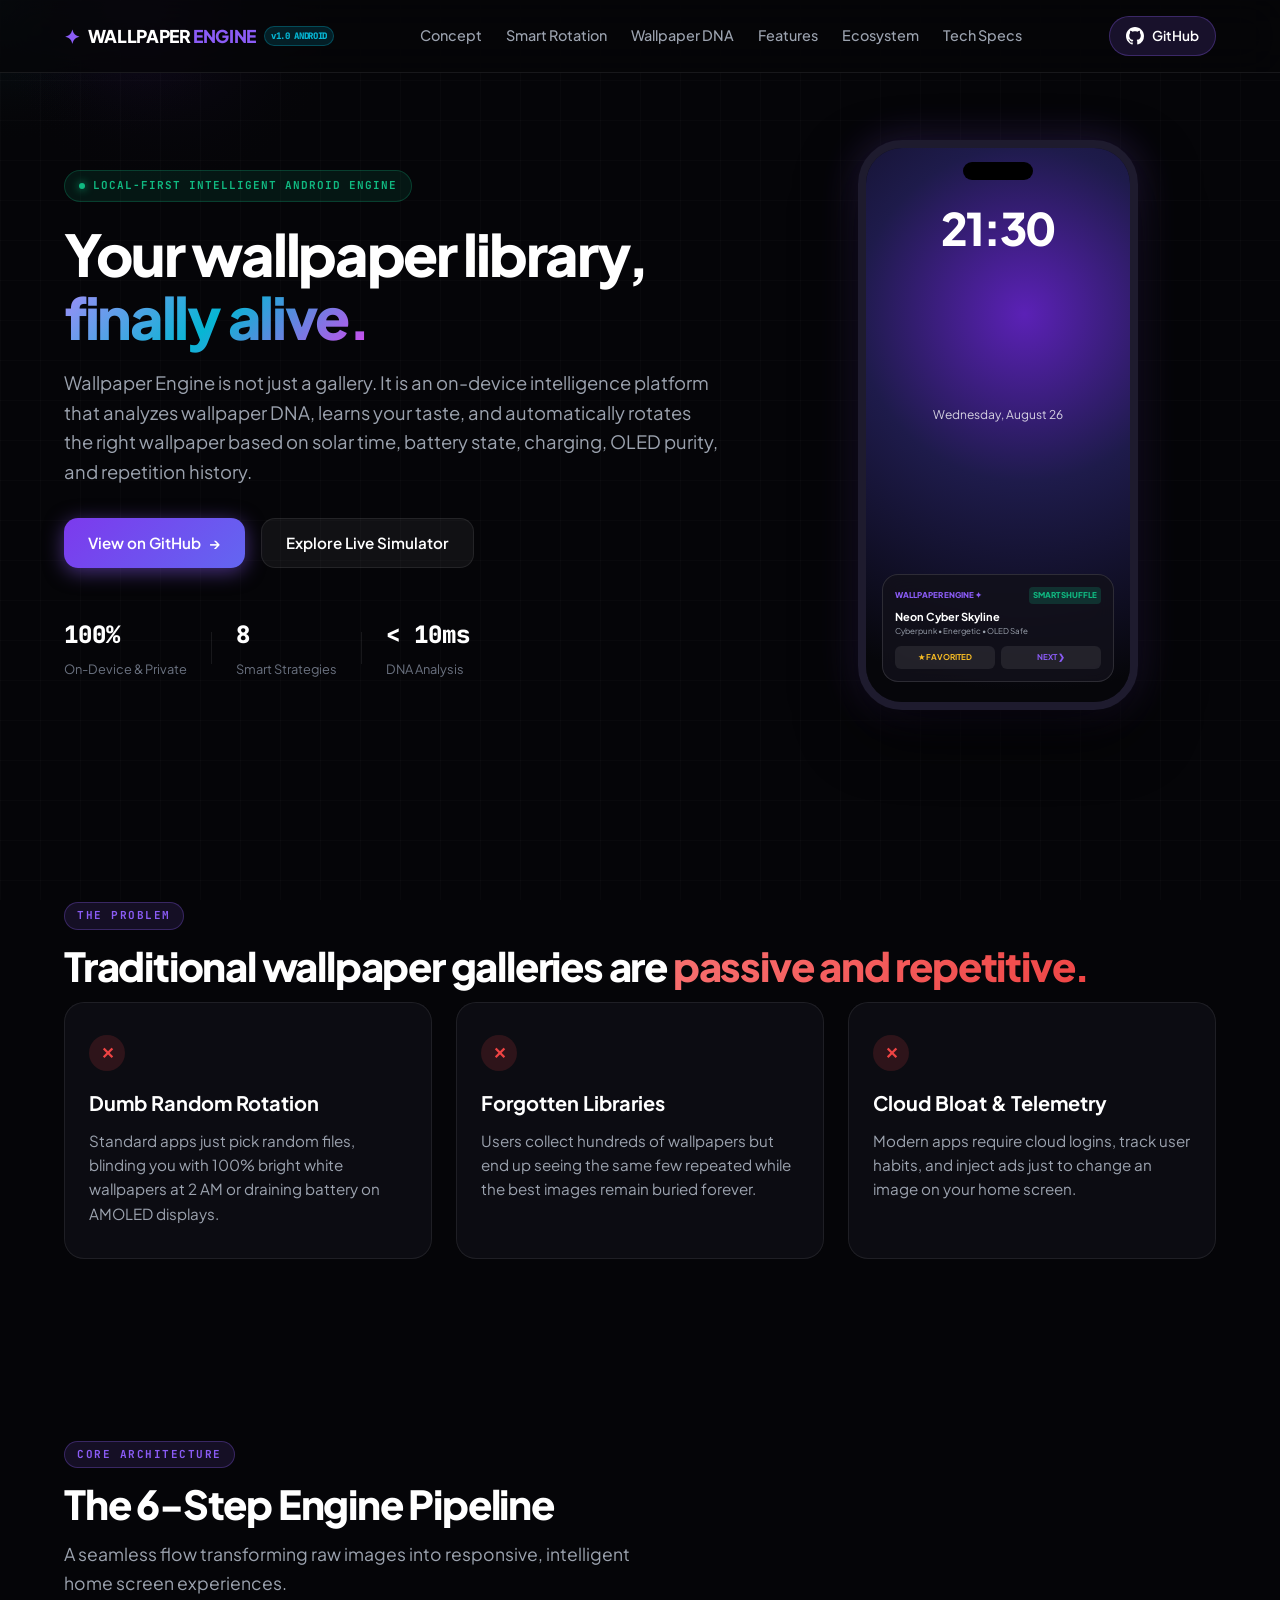
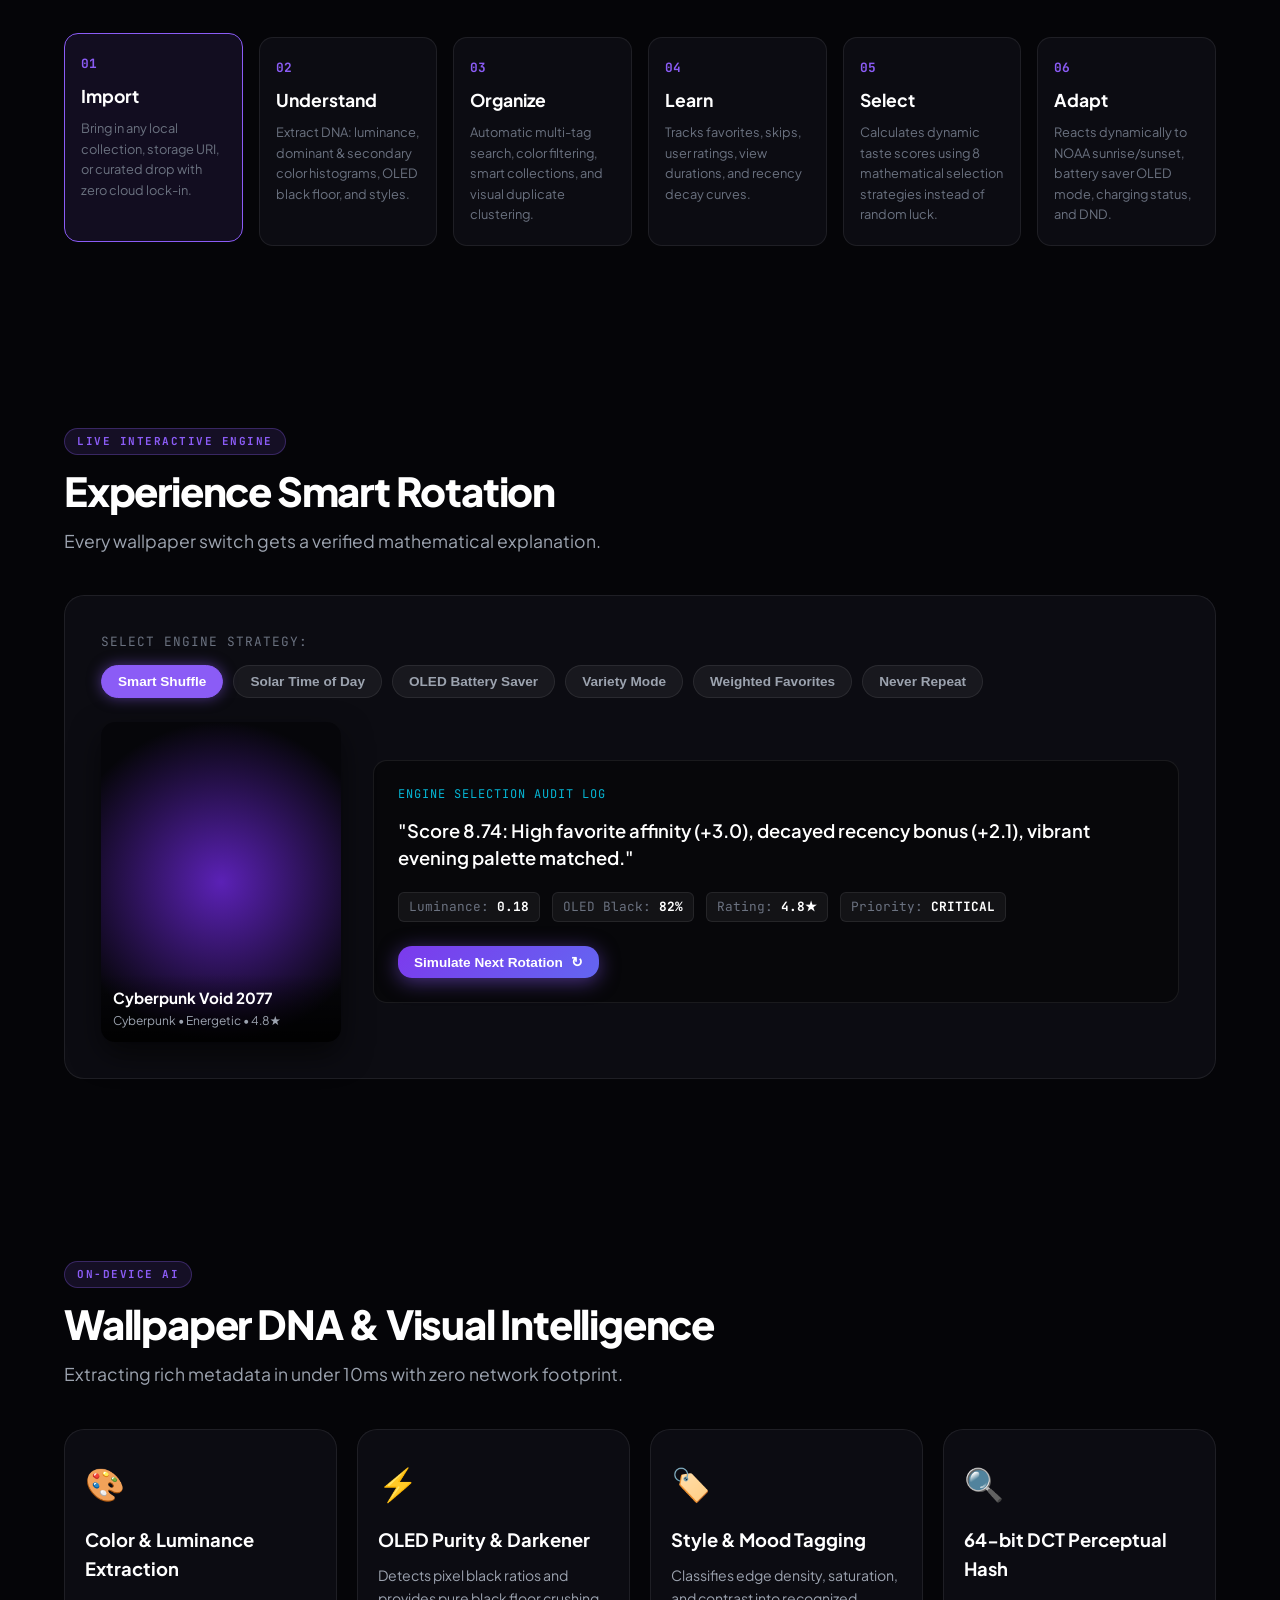
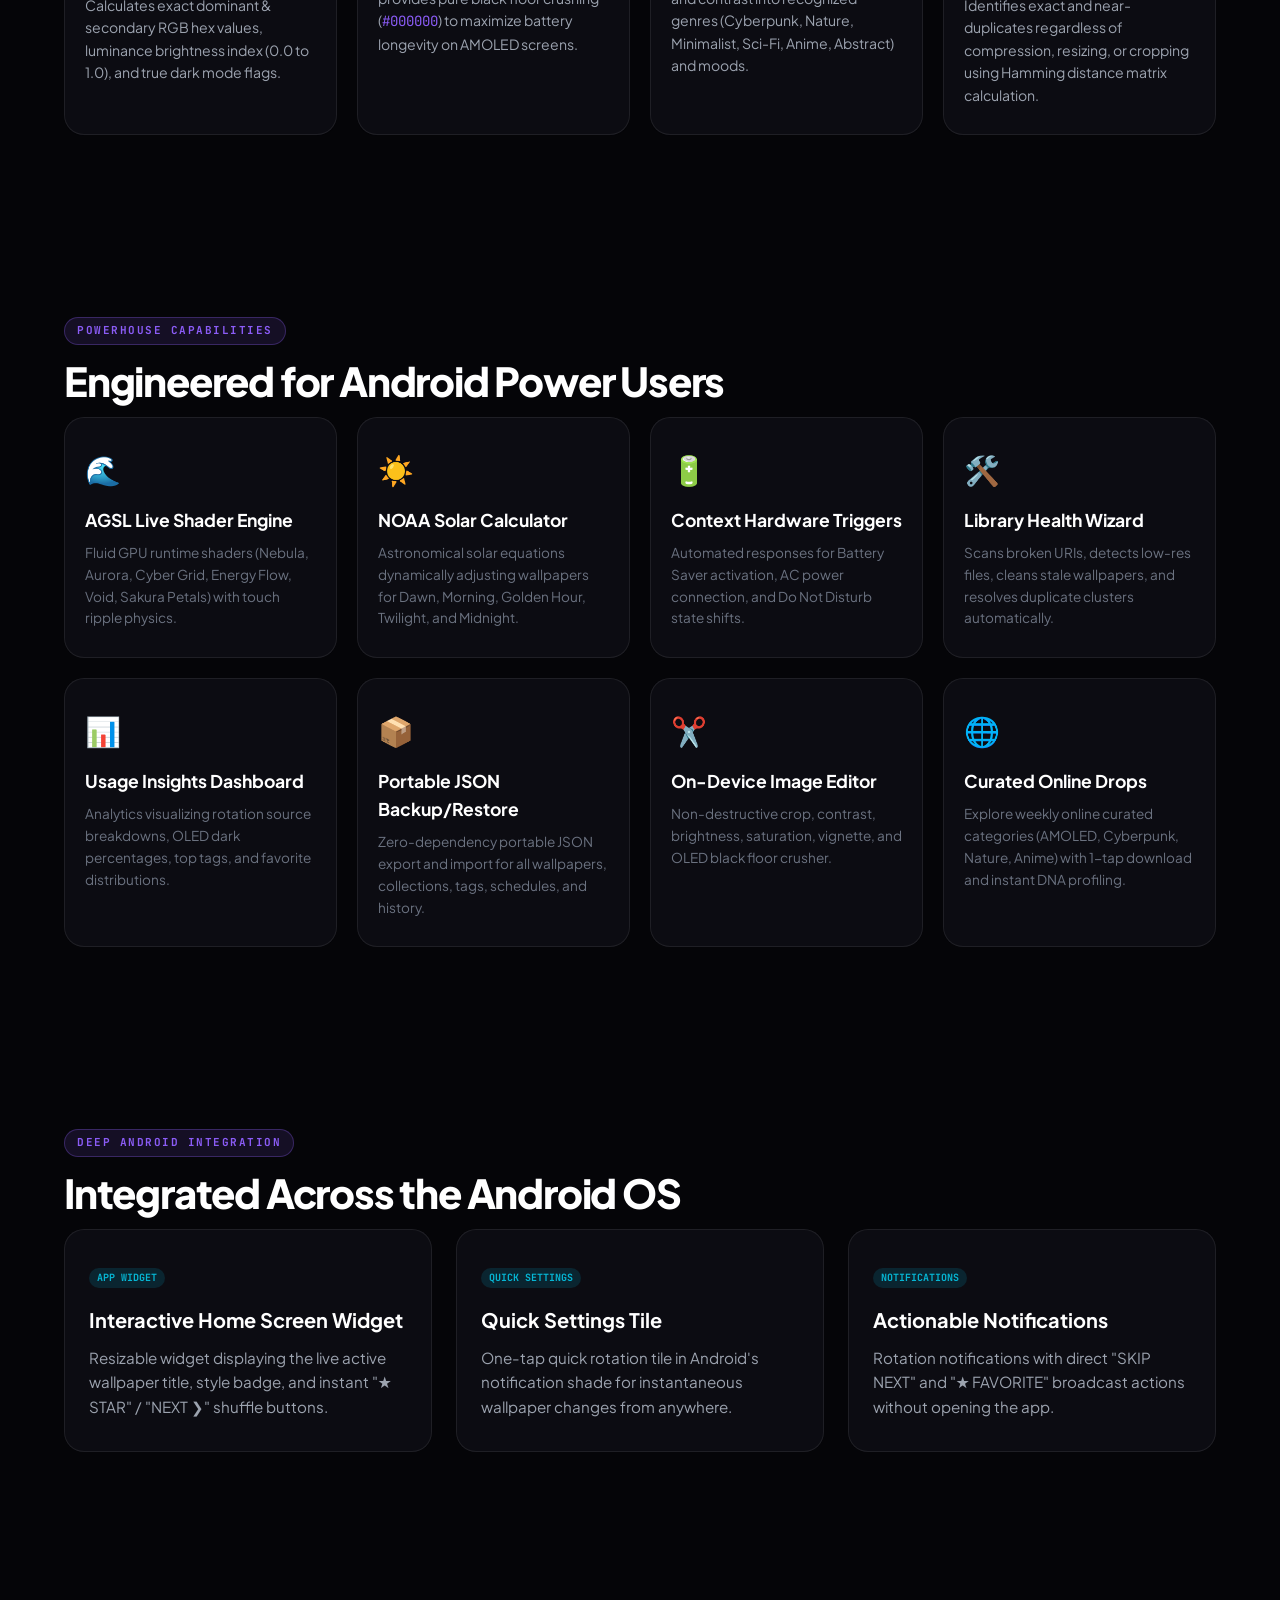
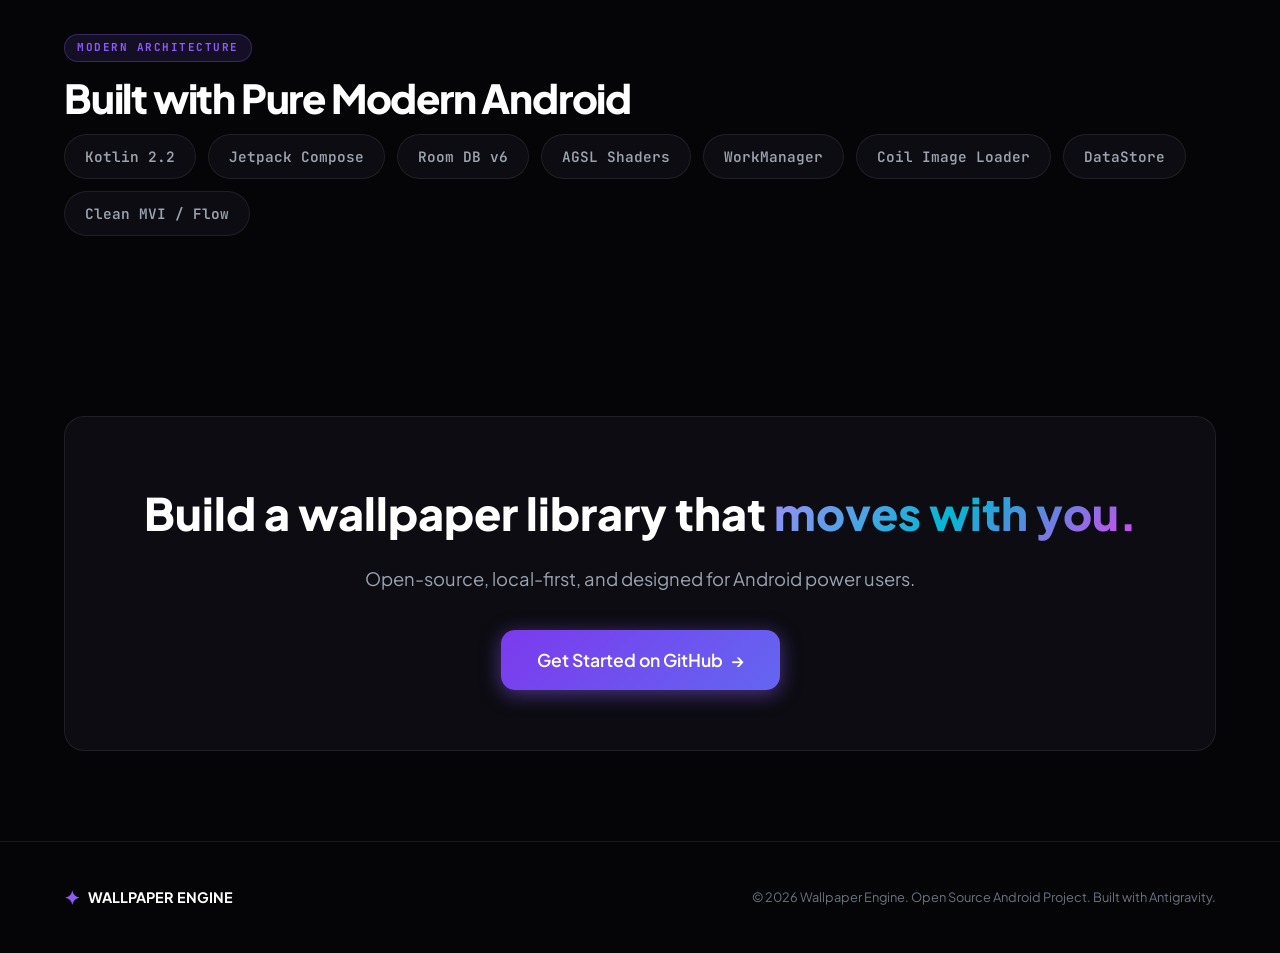
==== docs/index.html @ 234ceede "feat: add premium landing website in /website & /docs and on-device editor in Detail screen" ====
<!DOCTYPE html>
<html lang="en">
<head>
    <meta charset="UTF-8">
    <meta name="viewport" content="width=device-width, initial-scale=1.0">
    <title>Wallpaper Engine ✦ Smart Android Wallpaper Automation</title>
    <meta name="description" content="A smart, local-first wallpaper automation engine for Android. Your wallpaper library, finally alive.">
    <link rel="stylesheet" href="styles.css">
    <link rel="preconnect" href="https://fonts.googleapis.com">
    <link rel="preconnect" href="https://fonts.gstatic.com" crossorigin>
    <link href="https://fonts.googleapis.com/css2?family=Plus+Jakarta+Sans:wght@300;400;500;600;700;800&family=JetBrains+Mono:wght@400;500;700&display=swap" rel="stylesheet">
</head>
<body>
    <!-- Background Canvas Shader -->
    <canvas id="bg-canvas"></canvas>
    <div class="grid-overlay"></div>

    <!-- Navigation Header -->
    <header class="navbar">
        <div class="nav-container">
            <a href="#" class="brand">
                <span class="brand-icon">✦</span>
                <span class="brand-text">WALLPAPER <span class="accent-text">ENGINE</span></span>
                <span class="badge-pill">v1.0 ANDROID</span>
            </a>
            <nav class="nav-links">
                <a href="#concept">Concept</a>
                <a href="#simulator">Smart Rotation</a>
                <a href="#dna">Wallpaper DNA</a>
                <a href="#features">Features</a>
                <a href="#ecosystem">Ecosystem</a>
                <a href="#tech">Tech Specs</a>
            </nav>
            <div class="nav-actions">
                <a href="https://github.com/akshar/wallEngine" target="_blank" class="btn btn-nav">
                    <svg width="18" height="18" viewBox="0 0 24 24" fill="currentColor">
                        <path d="M12 0C5.37 0 0 5.37 0 12c0 5.31 3.435 9.795 8.205 11.385.6.105.825-.255.825-.57 0-.285-.015-1.23-.015-2.235-3.015.555-3.795-.735-4.035-1.41-.135-.345-.72-1.41-1.23-1.695-.42-.225-1.02-.78-.015-.795.945-.015 1.62.87 1.845 1.23 1.08 1.815 2.805 1.305 3.495.99.105-.78.42-1.305.765-1.605-2.67-.3-5.46-1.335-5.46-5.925 0-1.305.465-2.385 1.23-3.225-.12-.3-.54-1.53.12-3.18 0 0 1.005-.315 3.3 1.23.96-.27 1.98-.405 3-.405s2.04.135 3 .405c2.295-1.56 3.3-1.23 3.3-1.23.66 1.65.24 2.88.12 3.18.765.84 1.23 1.905 1.23 3.225 0 4.605-2.805 5.625-5.475 5.925.435.375.81 1.095.81 2.22 0 1.605-.015 2.895-.015 3.3 0 .315.225.69.825.57A12.02 12.02 0 0024 12c0-6.63-5.37-12-12-12z"/>
                    </svg>
                    <span>GitHub</span>
                </a>
            </div>
        </div>
    </header>

    <main>
        <!-- Hero Section -->
        <section class="hero-section">
            <div class="hero-container">
                <div class="hero-text-col">
                    <div class="hero-pill">
                        <span class="pulse-dot"></span>
                        LOCAL-FIRST INTELLIGENT ANDROID ENGINE
                    </div>
                    <h1 class="hero-title">
                        Your wallpaper library, <span class="gradient-text">finally alive.</span>
                    </h1>
                    <p class="hero-subtitle">
                        Wallpaper Engine is not just a gallery. It is an on-device intelligence platform that analyzes wallpaper DNA, learns your taste, and automatically rotates the right wallpaper based on solar time, battery state, charging, OLED purity, and repetition history.
                    </p>
                    <div class="hero-cta-group">
                        <a href="https://github.com/akshar/wallEngine" target="_blank" class="btn btn-primary">
                            <span>View on GitHub</span>
                            <span class="btn-arrow">→</span>
                        </a>
                        <a href="#simulator" class="btn btn-secondary">
                            <span>Explore Live Simulator</span>
                        </a>
                    </div>
                    <div class="hero-metric-row">
                        <div class="metric-item">
                            <span class="metric-val">100%</span>
                            <span class="metric-lbl">On-Device & Private</span>
                        </div>
                        <div class="metric-divider"></div>
                        <div class="metric-item">
                            <span class="metric-val">8</span>
                            <span class="metric-lbl">Smart Strategies</span>
                        </div>
                        <div class="metric-divider"></div>
                        <div class="metric-item">
                            <span class="metric-val">&lt; 10ms</span>
                            <span class="metric-lbl">DNA Analysis</span>
                        </div>
                    </div>
                </div>

                <div class="hero-mockup-col">
                    <div class="phone-frame">
                        <div class="phone-speaker"></div>
                        <div class="phone-camera"></div>
                        <div class="phone-screen" id="hero-screen">
                            <div class="screen-wallpaper" id="screen-wallpaper-bg"></div>
                            <div class="screen-content">
                                <div class="screen-clock" id="screen-clock">21:30</div>
                                <div class="screen-date" id="screen-date">Wednesday, August 26</div>
                                <div class="screen-widget-preview">
                                    <div class="widget-top">
                                        <span class="widget-title">WALLPAPER ENGINE ✦</span>
                                        <span class="widget-badge" id="widget-strategy-badge">SMART SHUFFLE</span>
                                    </div>
                                    <div class="widget-name" id="hero-wall-title">Neon Cyber Skyline</div>
                                    <div class="widget-sub" id="hero-wall-sub">Cyberpunk • Energetic • OLED Safe</div>
                                    <div class="widget-btn-row">
                                        <div class="widget-btn">★ FAVORITED</div>
                                        <div class="widget-btn accent">NEXT ❯</div>
                                    </div>
                                </div>
                            </div>
                        </div>
                        <div class="phone-glare"></div>
                    </div>
                </div>
            </div>
        </section>

        <!-- Problem Section -->
        <section class="problem-section">
            <div class="container">
                <div class="section-badge">THE PROBLEM</div>
                <h2 class="section-title">Traditional wallpaper galleries are <span class="gradient-red">passive and repetitive.</span></h2>
                <div class="problem-grid">
                    <div class="glass-card problem-card">
                        <div class="card-icon red">✕</div>
                        <h3>Dumb Random Rotation</h3>
                        <p>Standard apps just pick random files, blinding you with 100% bright white wallpapers at 2 AM or draining battery on AMOLED displays.</p>
                    </div>
                    <div class="glass-card problem-card">
                        <div class="card-icon red">✕</div>
                        <h3>Forgotten Libraries</h3>
                        <p>Users collect hundreds of wallpapers but end up seeing the same few repeated while the best images remain buried forever.</p>
                    </div>
                    <div class="glass-card problem-card">
                        <div class="card-icon red">✕</div>
                        <h3>Cloud Bloat & Telemetry</h3>
                        <p>Modern apps require cloud logins, track user habits, and inject ads just to change an image on your home screen.</p>
                    </div>
                </div>
            </div>
        </section>

        <!-- Core Concept Pipeline -->
        <section id="concept" class="concept-section">
            <div class="container">
                <div class="section-badge">CORE ARCHITECTURE</div>
                <h2 class="section-title">The 6-Step Engine Pipeline</h2>
                <p class="section-sub">A seamless flow transforming raw images into responsive, intelligent home screen experiences.</p>
                <div class="pipeline-grid">
                    <div class="pipeline-step active">
                        <div class="step-num">01</div>
                        <h3>Import</h3>
                        <p>Bring in any local collection, storage URI, or curated drop with zero cloud lock-in.</p>
                    </div>
                    <div class="pipeline-step">
                        <div class="step-num">02</div>
                        <h3>Understand</h3>
                        <p>Extract DNA: luminance, dominant & secondary color histograms, OLED black floor, and styles.</p>
                    </div>
                    <div class="pipeline-step">
                        <div class="step-num">03</div>
                        <h3>Organize</h3>
                        <p>Automatic multi-tag search, color filtering, smart collections, and visual duplicate clustering.</p>
                    </div>
                    <div class="pipeline-step">
                        <div class="step-num">04</div>
                        <h3>Learn</h3>
                        <p>Tracks favorites, skips, user ratings, view durations, and recency decay curves.</p>
                    </div>
                    <div class="pipeline-step">
                        <div class="step-num">05</div>
                        <h3>Select</h3>
                        <p>Calculates dynamic taste scores using 8 mathematical selection strategies instead of random luck.</p>
                    </div>
                    <div class="pipeline-step">
                        <div class="step-num">06</div>
                        <h3>Adapt</h3>
                        <p>Reacts dynamically to NOAA sunrise/sunset, battery saver OLED mode, charging status, and DND.</p>
                    </div>
                </div>
            </div>
        </section>

        <!-- Interactive Smart Rotation Simulator -->
        <section id="simulator" class="simulator-section">
            <div class="container">
                <div class="section-badge">LIVE INTERACTIVE ENGINE</div>
                <h2 class="section-title">Experience Smart Rotation</h2>
                <p class="section-sub">Every wallpaper switch gets a verified mathematical explanation.</p>

                <div class="simulator-box glass-card">
                    <div class="sim-controls">
                        <div class="sim-label">SELECT ENGINE STRATEGY:</div>
                        <div class="strategy-chips" id="strategy-chips">
                            <button class="strat-chip active" data-strat="SMART_SHUFFLE">Smart Shuffle</button>
                            <button class="strat-chip" data-strat="TIME_OF_DAY">Solar Time of Day</button>
                            <button class="strat-chip" data-strat="BATTERY_SAVER">OLED Battery Saver</button>
                            <button class="strat-chip" data-strat="VARIETY">Variety Mode</button>
                            <button class="strat-chip" data-strat="WEIGHTED_FAVORITES">Weighted Favorites</button>
                            <button class="strat-chip" data-strat="NEVER_REPEAT">Never Repeat</button>
                        </div>
                    </div>

                    <div class="sim-display">
                        <div class="sim-wallpaper-card" id="sim-wall-card">
                            <div class="sim-img-wrapper" id="sim-img-bg"></div>
                            <div class="sim-card-info">
                                <div class="sim-title" id="sim-title">Cyberpunk Void 2077</div>
                                <div class="sim-tags" id="sim-tags">Cyberpunk • Energetic • 4.8★</div>
                            </div>
                        </div>

                        <div class="sim-audit-log">
                            <div class="audit-header">ENGINE SELECTION AUDIT LOG</div>
                            <div class="audit-reason" id="sim-reason">
                                "Score 8.74: High favorite affinity (+3.0), decayed recency bonus (+2.1), vibrant evening palette matched."
                            </div>
                            <div class="audit-metrics" id="sim-metrics">
                                <div class="metric-pill"><span>Luminance:</span> <strong id="sim-lum">0.18</strong></div>
                                <div class="metric-pill"><span>OLED Black:</span> <strong id="sim-oled">82%</strong></div>
                                <div class="metric-pill"><span>Rating:</span> <strong id="sim-rate">4.8★</strong></div>
                                <div class="metric-pill"><span>Priority:</span> <strong id="sim-prio">CRITICAL</strong></div>
                            </div>
                            <button class="btn btn-primary btn-sm" id="btn-sim-rotate">
                                <span>Simulate Next Rotation</span>
                                <span>↻</span>
                            </button>
                        </div>
                    </div>
                </div>
            </div>
        </section>

        <!-- Wallpaper DNA Showcase -->
        <section id="dna" class="dna-section">
            <div class="container">
                <div class="section-badge">ON-DEVICE AI</div>
                <h2 class="section-title">Wallpaper DNA & Visual Intelligence</h2>
                <p class="section-sub">Extracting rich metadata in under 10ms with zero network footprint.</p>

                <div class="dna-showcase-grid">
                    <div class="glass-card dna-feature-card">
                        <div class="dna-icon">🎨</div>
                        <h3>Color & Luminance Extraction</h3>
                        <p>Calculates exact dominant & secondary RGB hex values, luminance brightness index (0.0 to 1.0), and true dark mode flags.</p>
                    </div>
                    <div class="glass-card dna-feature-card">
                        <div class="dna-icon">⚡</div>
                        <h3>OLED Purity & Darkener</h3>
                        <p>Detects pixel black ratios and provides pure black floor crushing (<span class="code">#000000</span>) to maximize battery longevity on AMOLED screens.</p>
                    </div>
                    <div class="glass-card dna-feature-card">
                        <div class="dna-icon">🏷️</div>
                        <h3>Style & Mood Tagging</h3>
                        <p>Classifies edge density, saturation, and contrast into recognized genres (Cyberpunk, Nature, Minimalist, Sci-Fi, Anime, Abstract) and moods.</p>
                    </div>
                    <div class="glass-card dna-feature-card">
                        <div class="dna-icon">🔍</div>
                        <h3>64-bit DCT Perceptual Hash</h3>
                        <p>Identifies exact and near-duplicates regardless of compression, resizing, or cropping using Hamming distance matrix calculation.</p>
                    </div>
                </div>
            </div>
        </section>

        <!-- Feature Grid (All 11 Phases) -->
        <section id="features" class="features-section">
            <div class="container">
                <div class="section-badge">POWERHOUSE CAPABILITIES</div>
                <h2 class="section-title">Engineered for Android Power Users</h2>
                <div class="features-grid">
                    <div class="glass-card feature-tile">
                        <div class="tile-icon">🌊</div>
                        <h4>AGSL Live Shader Engine</h4>
                        <p>Fluid GPU runtime shaders (Nebula, Aurora, Cyber Grid, Energy Flow, Void, Sakura Petals) with touch ripple physics.</p>
                    </div>
                    <div class="glass-card feature-tile">
                        <div class="tile-icon">☀️</div>
                        <h4>NOAA Solar Calculator</h4>
                        <p>Astronomical solar equations dynamically adjusting wallpapers for Dawn, Morning, Golden Hour, Twilight, and Midnight.</p>
                    </div>
                    <div class="glass-card feature-tile">
                        <div class="tile-icon">🔋</div>
                        <h4>Context Hardware Triggers</h4>
                        <p>Automated responses for Battery Saver activation, AC power connection, and Do Not Disturb state shifts.</p>
                    </div>
                    <div class="glass-card feature-tile">
                        <div class="tile-icon">🛠️</div>
                        <h4>Library Health Wizard</h4>
                        <p>Scans broken URIs, detects low-res files, cleans stale wallpapers, and resolves duplicate clusters automatically.</p>
                    </div>
                    <div class="glass-card feature-tile">
                        <div class="tile-icon">📊</div>
                        <h4>Usage Insights Dashboard</h4>
                        <p>Analytics visualizing rotation source breakdowns, OLED dark percentages, top tags, and favorite distributions.</p>
                    </div>
                    <div class="glass-card feature-tile">
                        <div class="tile-icon">📦</div>
                        <h4>Portable JSON Backup/Restore</h4>
                        <p>Zero-dependency portable JSON export and import for all wallpapers, collections, tags, schedules, and history.</p>
                    </div>
                    <div class="glass-card feature-tile">
                        <div class="tile-icon">✂️</div>
                        <h4>On-Device Image Editor</h4>
                        <p>Non-destructive crop, contrast, brightness, saturation, vignette, and OLED black floor crusher.</p>
                    </div>
                    <div class="glass-card feature-tile">
                        <div class="tile-icon">🌐</div>
                        <h4>Curated Online Drops</h4>
                        <p>Explore weekly online curated categories (AMOLED, Cyberpunk, Nature, Anime) with 1-tap download and instant DNA profiling.</p>
                    </div>
                </div>
            </div>
        </section>

        <!-- Android Ecosystem Section -->
        <section id="ecosystem" class="ecosystem-section">
            <div class="container">
                <div class="section-badge">DEEP ANDROID INTEGRATION</div>
                <h2 class="section-title">Integrated Across the Android OS</h2>
                <div class="eco-grid">
                    <div class="glass-card eco-card">
                        <div class="eco-badge">APP WIDGET</div>
                        <h3>Interactive Home Screen Widget</h3>
                        <p>Resizable widget displaying the live active wallpaper title, style badge, and instant "★ STAR" / "NEXT ❯" shuffle buttons.</p>
                    </div>
                    <div class="glass-card eco-card">
                        <div class="eco-badge">QUICK SETTINGS</div>
                        <h3>Quick Settings Tile</h3>
                        <p>One-tap quick rotation tile in Android's notification shade for instantaneous wallpaper changes from anywhere.</p>
                    </div>
                    <div class="glass-card eco-card">
                        <div class="eco-badge">NOTIFICATIONS</div>
                        <h3>Actionable Notifications</h3>
                        <p>Rotation notifications with direct "SKIP NEXT" and "★ FAVORITE" broadcast actions without opening the app.</p>
                    </div>
                </div>
            </div>
        </section>

        <!-- Technical Stack -->
        <section id="tech" class="tech-section">
            <div class="container">
                <div class="section-badge">MODERN ARCHITECTURE</div>
                <h2 class="section-title">Built with Pure Modern Android</h2>
                <div class="tech-badges-row">
                    <div class="tech-pill">Kotlin 2.2</div>
                    <div class="tech-pill">Jetpack Compose</div>
                    <div class="tech-pill">Room DB v6</div>
                    <div class="tech-pill">AGSL Shaders</div>
                    <div class="tech-pill">WorkManager</div>
                    <div class="tech-pill">Coil Image Loader</div>
                    <div class="tech-pill">DataStore</div>
                    <div class="tech-pill">Clean MVI / Flow</div>
                </div>
            </div>
        </section>

        <!-- Final CTA -->
        <section class="cta-section">
            <div class="container">
                <div class="cta-box glass-card">
                    <h2 class="cta-title">Build a wallpaper library that <span class="gradient-text">moves with you.</span></h2>
                    <p class="cta-sub">Open-source, local-first, and designed for Android power users.</p>
                    <div class="cta-btn-group">
                        <a href="https://github.com/akshar/wallEngine" target="_blank" class="btn btn-primary btn-large">
                            <span>Get Started on GitHub</span>
                            <span class="btn-arrow">→</span>
                        </a>
                    </div>
                </div>
            </div>
        </section>
    </main>

    <!-- Footer -->
    <footer class="footer">
        <div class="container footer-content">
            <div class="footer-brand">
                <span class="brand-icon">✦</span>
                <span>WALLPAPER ENGINE</span>
            </div>
            <p class="footer-copy">© 2026 Wallpaper Engine. Open Source Android Project. Built with Antigravity.</p>
        </div>
    </footer>

    <script src="app.js"></script>
</body>
</html>
---- docs/styles.css ----
/* -------------------------------------------------------------
 * Wallpaper Engine — Premium OLED Landing Page Styles
 * Design: Nothing OS meets Raycast meets Dark Android Gallery
 * ----------------------------------------------------------- */

:root {
    --bg-primary: #050508;
    --bg-surface: rgba(18, 17, 26, 0.65);
    --bg-surface-elevated: rgba(28, 25, 42, 0.75);
    --border-subtle: rgba(255, 255, 255, 0.08);
    --border-glow: rgba(139, 92, 246, 0.35);
    
    --primary: #8B5CF6;
    --primary-glow: rgba(139, 92, 246, 0.5);
    --cyan: #06B6D4;
    --magenta: #D946EF;
    --emerald: #10B981;
    --red: #EF4444;
    
    --text-primary: #FFFFFF;
    --text-secondary: #9CA3AF;
    --text-muted: #6B7280;
    
    --font-main: 'Plus Jakarta Sans', -apple-system, BlinkMacSystemFont, 'Segoe UI', Roboto, sans-serif;
    --font-mono: 'JetBrains Mono', monospace;
    
    --radius-sm: 8px;
    --radius-md: 14px;
    --radius-lg: 20px;
    --radius-xl: 28px;
}

* {
    margin: 0;
    padding: 0;
    box-sizing: border-box;
}

html {
    scroll-behavior: smooth;
    font-family: var(--font-main);
    background-color: var(--bg-primary);
    color: var(--text-primary);
    overflow-x: hidden;
}

body {
    position: relative;
    min-height: 100vh;
    line-height: 1.6;
}

/* Background Canvas & Grid Overlay */
#bg-canvas {
    position: fixed;
    top: 0;
    left: 0;
    width: 100vw;
    height: 100vh;
    z-index: -2;
    pointer-events: none;
}

.grid-overlay {
    position: fixed;
    top: 0;
    left: 0;
    width: 100vw;
    height: 100vh;
    background-image: 
        linear-gradient(rgba(255, 255, 255, 0.02) 1px, transparent 1px),
        linear-gradient(90deg, rgba(255, 255, 255, 0.02) 1px, transparent 1px);
    background-size: 40px 40px;
    z-index: -1;
    pointer-events: none;
}

/* Container */
.container {
    max-width: 1200px;
    margin: 0 auto;
    padding: 0 24px;
}

/* Typography & Badges */
.gradient-text {
    background: linear-gradient(135deg, #A78BFA 0%, #06B6D4 50%, #D946EF 100%);
    -webkit-background-clip: text;
    -webkit-text-fill-color: transparent;
}

.gradient-red {
    background: linear-gradient(135deg, #F87171 0%, #EF4444 100%);
    -webkit-background-clip: text;
    -webkit-text-fill-color: transparent;
}

.accent-text {
    color: var(--primary);
}

.section-badge {
    display: inline-block;
    font-family: var(--font-mono);
    font-size: 11px;
    font-weight: 700;
    letter-spacing: 1.5px;
    color: var(--primary);
    background: rgba(139, 92, 246, 0.12);
    border: 1px solid rgba(139, 92, 246, 0.3);
    padding: 4px 12px;
    border-radius: 20px;
    margin-bottom: 12px;
}

.section-title {
    font-size: 2.5rem;
    font-weight: 800;
    letter-spacing: -0.03em;
    margin-bottom: 12px;
    line-height: 1.2;
}

.section-sub {
    color: var(--text-secondary);
    font-size: 1.1rem;
    max-width: 600px;
    margin-bottom: 40px;
}

/* Glass Card */
.glass-card {
    background: var(--bg-surface);
    backdrop-filter: blur(16px);
    -webkit-backdrop-filter: blur(16px);
    border: 1px solid var(--border-subtle);
    border-radius: var(--radius-lg);
    transition: all 0.3s cubic-bezier(0.16, 1, 0.3, 1);
}

.glass-card:hover {
    border-color: var(--border-glow);
    transform: translateY(-3px);
    box-shadow: 0 12px 30px rgba(0, 0, 0, 0.5), 0 0 20px rgba(139, 92, 246, 0.15);
}

/* Buttons */
.btn {
    display: inline-flex;
    align-items: center;
    justify-content: center;
    gap: 8px;
    font-weight: 600;
    font-size: 0.95rem;
    padding: 12px 24px;
    border-radius: var(--radius-md);
    text-decoration: none;
    cursor: pointer;
    transition: all 0.2s ease;
    border: none;
}

.btn-primary {
    background: linear-gradient(135deg, #7C3AED 0%, #6366F1 100%);
    color: #FFFFFF;
    box-shadow: 0 4px 20px var(--primary-glow);
}

.btn-primary:hover {
    box-shadow: 0 6px 28px rgba(139, 92, 246, 0.7);
    transform: translateY(-2px);
}

.btn-secondary {
    background: rgba(255, 255, 255, 0.05);
    color: var(--text-primary);
    border: 1px solid var(--border-subtle);
}

.btn-secondary:hover {
    background: rgba(255, 255, 255, 0.1);
    border-color: rgba(255, 255, 255, 0.2);
}

.btn-nav {
    background: rgba(139, 92, 246, 0.15);
    border: 1px solid rgba(139, 92, 246, 0.3);
    color: var(--text-primary);
    padding: 8px 16px;
    font-size: 0.85rem;
    border-radius: 20px;
}

.btn-sm {
    padding: 8px 16px;
    font-size: 0.85rem;
}

.btn-large {
    padding: 16px 36px;
    font-size: 1.1rem;
}

/* Header & Navbar */
.navbar {
    position: fixed;
    top: 0;
    left: 0;
    width: 100%;
    z-index: 100;
    background: rgba(5, 5, 8, 0.8);
    backdrop-filter: blur(20px);
    border-bottom: 1px solid var(--border-subtle);
}

.nav-container {
    max-width: 1200px;
    margin: 0 auto;
    padding: 16px 24px;
    display: flex;
    align-items: center;
    justify-content: space-between;
}

.brand {
    display: flex;
    align-items: center;
    gap: 8px;
    text-decoration: none;
    color: var(--text-primary);
    font-weight: 800;
    font-size: 1.1rem;
    letter-spacing: -0.02em;
}

.brand-icon {
    color: var(--primary);
    font-size: 1.2rem;
    animation: spinSlow 12s linear infinite;
}

.badge-pill {
    font-family: var(--font-mono);
    font-size: 9px;
    background: rgba(6, 182, 212, 0.15);
    border: 1px solid rgba(6, 182, 212, 0.3);
    color: var(--cyan);
    padding: 2px 6px;
    border-radius: 12px;
}

.nav-links {
    display: flex;
    gap: 24px;
}

.nav-links a {
    color: var(--text-secondary);
    text-decoration: none;
    font-size: 0.9rem;
    font-weight: 500;
    transition: color 0.2s;
}

.nav-links a:hover {
    color: var(--text-primary);
}

/* Hero Section */
.hero-section {
    padding-top: 140px;
    padding-bottom: 100px;
}

.hero-container {
    max-width: 1200px;
    margin: 0 auto;
    padding: 0 24px;
    display: grid;
    grid-template-columns: 1.2fr 0.8fr;
    gap: 60px;
    align-items: center;
}

.hero-pill {
    display: inline-flex;
    align-items: center;
    gap: 8px;
    font-family: var(--font-mono);
    font-size: 11px;
    font-weight: 700;
    letter-spacing: 1px;
    color: var(--emerald);
    background: rgba(16, 185, 129, 0.1);
    border: 1px solid rgba(16, 185, 129, 0.25);
    padding: 6px 14px;
    border-radius: 20px;
    margin-bottom: 20px;
}

.pulse-dot {
    width: 6px;
    height: 6px;
    border-radius: 50%;
    background: var(--emerald);
    box-shadow: 0 0 8px var(--emerald);
    animation: pulse 2s infinite;
}

.hero-title {
    font-size: 3.6rem;
    font-weight: 800;
    letter-spacing: -0.04em;
    line-height: 1.1;
    margin-bottom: 20px;
}

.hero-subtitle {
    font-size: 1.15rem;
    color: var(--text-secondary);
    line-height: 1.6;
    margin-bottom: 32px;
}

.hero-cta-group {
    display: flex;
    gap: 16px;
    margin-bottom: 48px;
}

.hero-metric-row {
    display: flex;
    align-items: center;
    gap: 24px;
}

.metric-val {
    display: block;
    font-family: var(--font-mono);
    font-size: 1.5rem;
    font-weight: 800;
    color: var(--text-primary);
}

.metric-lbl {
    font-size: 0.8rem;
    color: var(--text-muted);
}

.metric-divider {
    width: 1px;
    height: 32px;
    background: var(--border-subtle);
}

/* Floating 3D Phone Mockup */
.hero-mockup-col {
    display: flex;
    justify-content: center;
}

.phone-frame {
    width: 280px;
    height: 570px;
    background: #0D0C15;
    border: 8px solid #1E1B2E;
    border-radius: 44px;
    box-shadow: 
        0 25px 60px rgba(0, 0, 0, 0.8),
        0 0 40px rgba(139, 92, 246, 0.25);
    position: relative;
    overflow: hidden;
    animation: floatPhone 6s ease-in-out infinite;
}

.phone-camera {
    position: absolute;
    top: 14px;
    left: 50%;
    transform: translateX(-50%);
    width: 70px;
    height: 18px;
    background: #000;
    border-radius: 12px;
    z-index: 20;
}

.phone-screen {
    width: 100%;
    height: 100%;
    position: relative;
    display: flex;
    flex-direction: column;
    justify-content: space-between;
    padding: 44px 16px 20px 16px;
}

.screen-wallpaper {
    position: absolute;
    top: 0;
    left: 0;
    width: 100%;
    height: 100%;
    background: radial-gradient(circle at 60% 30%, #5B21B6 0%, #1E1B4B 40%, #06060A 90%);
    transition: all 1s ease-in-out;
    z-index: 1;
}

.screen-content {
    position: relative;
    z-index: 10;
    display: flex;
    flex-direction: column;
    height: 100%;
    justify-content: space-between;
}

.screen-clock {
    font-size: 2.8rem;
    font-weight: 800;
    letter-spacing: -0.04em;
    color: #FFF;
    text-align: center;
}

.screen-date {
    font-size: 0.75rem;
    color: rgba(255, 255, 255, 0.8);
    text-align: center;
    margin-top: -8px;
}

.screen-widget-preview {
    background: rgba(18, 17, 26, 0.85);
    backdrop-filter: blur(10px);
    border: 1px solid rgba(255, 255, 255, 0.12);
    border-radius: 16px;
    padding: 12px;
}

.widget-top {
    display: flex;
    justify-content: space-between;
    align-items: center;
    font-size: 8px;
    font-weight: 800;
    margin-bottom: 4px;
}

.widget-title {
    color: var(--primary);
}

.widget-badge {
    color: var(--emerald);
    background: rgba(16, 185, 129, 0.2);
    padding: 2px 4px;
    border-radius: 4px;
}

.widget-name {
    font-size: 11px;
    font-weight: 700;
    color: #FFF;
}

.widget-sub {
    font-size: 8px;
    color: #9CA3AF;
    margin-bottom: 8px;
}

.widget-btn-row {
    display: flex;
    gap: 6px;
}

.widget-btn {
    flex: 1;
    text-align: center;
    font-size: 8px;
    font-weight: 700;
    background: rgba(255, 255, 255, 0.08);
    padding: 5px;
    border-radius: 6px;
    color: #FBBF24;
}

.widget-btn.accent {
    color: var(--primary);
}

/* Sections */
section {
    padding: 90px 0;
}

/* Problem Section */
.problem-grid {
    display: grid;
    grid-template-columns: repeat(3, 1fr);
    gap: 24px;
}

.problem-card {
    padding: 32px 24px;
}

.card-icon.red {
    width: 36px;
    height: 36px;
    border-radius: 50%;
    background: rgba(239, 68, 68, 0.15);
    color: var(--red);
    display: flex;
    align-items: center;
    justify-content: center;
    font-weight: 800;
    margin-bottom: 16px;
}

.problem-card h3 {
    font-size: 1.25rem;
    margin-bottom: 10px;
}

.problem-card p {
    color: var(--text-secondary);
    font-size: 0.95rem;
}

/* Pipeline Flow */
.pipeline-grid {
    display: grid;
    grid-template-columns: repeat(6, 1fr);
    gap: 16px;
}

.pipeline-step {
    background: var(--bg-surface);
    border: 1px solid var(--border-subtle);
    border-radius: var(--radius-md);
    padding: 20px 16px;
    transition: all 0.3s;
}

.pipeline-step.active, .pipeline-step:hover {
    border-color: var(--primary);
    background: rgba(139, 92, 246, 0.1);
    transform: translateY(-4px);
}

.step-num {
    font-family: var(--font-mono);
    font-size: 0.8rem;
    color: var(--primary);
    font-weight: 700;
    margin-bottom: 8px;
}

.pipeline-step h3 {
    font-size: 1.1rem;
    margin-bottom: 8px;
}

.pipeline-step p {
    font-size: 0.8rem;
    color: var(--text-muted);
}

/* Simulator Section */
.simulator-box {
    padding: 36px;
}

.sim-controls {
    margin-bottom: 24px;
}

.sim-label {
    font-family: var(--font-mono);
    font-size: 0.8rem;
    color: var(--text-muted);
    margin-bottom: 12px;
    letter-spacing: 1px;
}

.strategy-chips {
    display: flex;
    flex-wrap: wrap;
    gap: 10px;
}

.strat-chip {
    background: rgba(255, 255, 255, 0.05);
    border: 1px solid var(--border-subtle);
    color: var(--text-secondary);
    padding: 8px 16px;
    border-radius: 20px;
    font-size: 0.85rem;
    font-weight: 600;
    cursor: pointer;
    transition: all 0.2s;
}

.strat-chip.active, .strat-chip:hover {
    background: var(--primary);
    border-color: var(--primary);
    color: #FFF;
    box-shadow: 0 0 14px var(--primary-glow);
}

.sim-display {
    display: grid;
    grid-template-columns: 240px 1fr;
    gap: 32px;
    align-items: center;
}

.sim-wallpaper-card {
    height: 320px;
    border-radius: var(--radius-md);
    overflow: hidden;
    position: relative;
    box-shadow: 0 12px 30px rgba(0, 0, 0, 0.6);
}

.sim-img-wrapper {
    width: 100%;
    height: 100%;
    background: radial-gradient(circle, #5B21B6 0%, #06060A 80%);
    transition: all 0.8s ease;
}

.sim-card-info {
    position: absolute;
    bottom: 0;
    left: 0;
    width: 100%;
    padding: 12px;
    background: linear-gradient(transparent, rgba(0, 0, 0, 0.9));
}

.sim-title {
    font-size: 0.95rem;
    font-weight: 700;
}

.sim-tags {
    font-size: 0.75rem;
    color: #9CA3AF;
}

.sim-audit-log {
    background: rgba(0, 0, 0, 0.4);
    border: 1px solid var(--border-subtle);
    border-radius: var(--radius-md);
    padding: 24px;
}

.audit-header {
    font-family: var(--font-mono);
    font-size: 0.75rem;
    color: var(--cyan);
    letter-spacing: 1px;
    margin-bottom: 12px;
}

.audit-reason {
    font-size: 1.15rem;
    font-weight: 600;
    color: var(--text-primary);
    margin-bottom: 20px;
    line-height: 1.5;
}

.audit-metrics {
    display: flex;
    gap: 12px;
    flex-wrap: wrap;
    margin-bottom: 24px;
}

.metric-pill {
    background: rgba(255, 255, 255, 0.05);
    border: 1px solid var(--border-subtle);
    padding: 4px 10px;
    border-radius: 6px;
    font-size: 0.8rem;
    font-family: var(--font-mono);
}

.metric-pill span {
    color: var(--text-muted);
}

/* DNA Showcase */
.dna-showcase-grid {
    display: grid;
    grid-template-columns: repeat(4, 1fr);
    gap: 20px;
}

.dna-feature-card {
    padding: 28px 20px;
}

.dna-icon {
    font-size: 2rem;
    margin-bottom: 16px;
}

.dna-feature-card h3 {
    font-size: 1.15rem;
    margin-bottom: 10px;
}

.dna-feature-card p {
    color: var(--text-secondary);
    font-size: 0.88rem;
}

.code {
    font-family: var(--font-mono);
    color: var(--primary);
}

/* Feature Grid */
.features-grid {
    display: grid;
    grid-template-columns: repeat(4, 1fr);
    gap: 20px;
}

.feature-tile {
    padding: 28px 20px;
}

.tile-icon {
    font-size: 1.8rem;
    margin-bottom: 14px;
}

.feature-tile h4 {
    font-size: 1.1rem;
    margin-bottom: 8px;
}

.feature-tile p {
    font-size: 0.85rem;
    color: var(--text-muted);
}

/* Android Ecosystem */
.eco-grid {
    display: grid;
    grid-template-columns: repeat(3, 1fr);
    gap: 24px;
}

.eco-card {
    padding: 32px 24px;
}

.eco-badge {
    font-family: var(--font-mono);
    font-size: 10px;
    font-weight: 700;
    color: var(--cyan);
    background: rgba(6, 182, 212, 0.15);
    padding: 2px 8px;
    border-radius: 10px;
    display: inline-block;
    margin-bottom: 16px;
}

.eco-card h3 {
    font-size: 1.25rem;
    margin-bottom: 10px;
}

.eco-card p {
    color: var(--text-secondary);
    font-size: 0.95rem;
}

/* Tech Badges */
.tech-badges-row {
    display: flex;
    flex-wrap: wrap;
    gap: 12px;
}

.tech-pill {
    background: var(--bg-surface);
    border: 1px solid var(--border-subtle);
    padding: 10px 20px;
    border-radius: 30px;
    font-family: var(--font-mono);
    font-size: 0.9rem;
    font-weight: 600;
    color: var(--text-secondary);
    transition: all 0.2s;
}

.tech-pill:hover {
    color: var(--text-primary);
    border-color: var(--primary);
    background: rgba(139, 92, 246, 0.1);
}

/* Final CTA */
.cta-box {
    padding: 60px 40px;
    text-align: center;
}

.cta-title {
    font-size: 2.8rem;
    font-weight: 800;
    margin-bottom: 16px;
}

.cta-sub {
    color: var(--text-secondary);
    font-size: 1.15rem;
    margin-bottom: 36px;
}

.cta-btn-group {
    display: flex;
    justify-content: center;
}

/* Footer */
.footer {
    padding: 40px 0;
    border-top: 1px solid var(--border-subtle);
}

.footer-content {
    display: flex;
    justify-content: space-between;
    align-items: center;
}

.footer-brand {
    display: flex;
    align-items: center;
    gap: 8px;
    font-weight: 700;
    font-size: 0.9rem;
}

.footer-copy {
    color: var(--text-muted);
    font-size: 0.8rem;
}

/* Keyframes */
@keyframes pulse {
    0%, 100% { transform: scale(1); opacity: 1; }
    50% { transform: scale(1.3); opacity: 0.6; }
}

@keyframes floatPhone {
    0%, 100% { transform: translateY(0) rotate(0deg); }
    50% { transform: translateY(-12px) rotate(1deg); }
}

@keyframes spinSlow {
    from { transform: rotate(0deg); }
    to { transform: rotate(360deg); }
}

/* Responsiveness */
@media (max-width: 992px) {
    .hero-container {
        grid-template-columns: 1fr;
        text-align: center;
    }
    .hero-cta-group {
        justify-content: center;
    }
    .hero-metric-row {
        justify-content: center;
    }
    .pipeline-grid {
        grid-template-columns: repeat(3, 1fr);
    }
    .problem-grid, .eco-grid {
        grid-template-columns: 1fr;
    }
    .dna-showcase-grid, .features-grid {
        grid-template-columns: repeat(2, 1fr);
    }
    .sim-display {
        grid-template-columns: 1fr;
    }
}

@media (max-width: 600px) {
    .hero-title {
        font-size: 2.5rem;
    }
    .nav-links {
        display: none;
    }
    .pipeline-grid, .dna-showcase-grid, .features-grid {
        grid-template-columns: 1fr;
    }
    .footer-content {
        flex-direction: column;
        gap: 16px;
        text-align: center;
    }
}
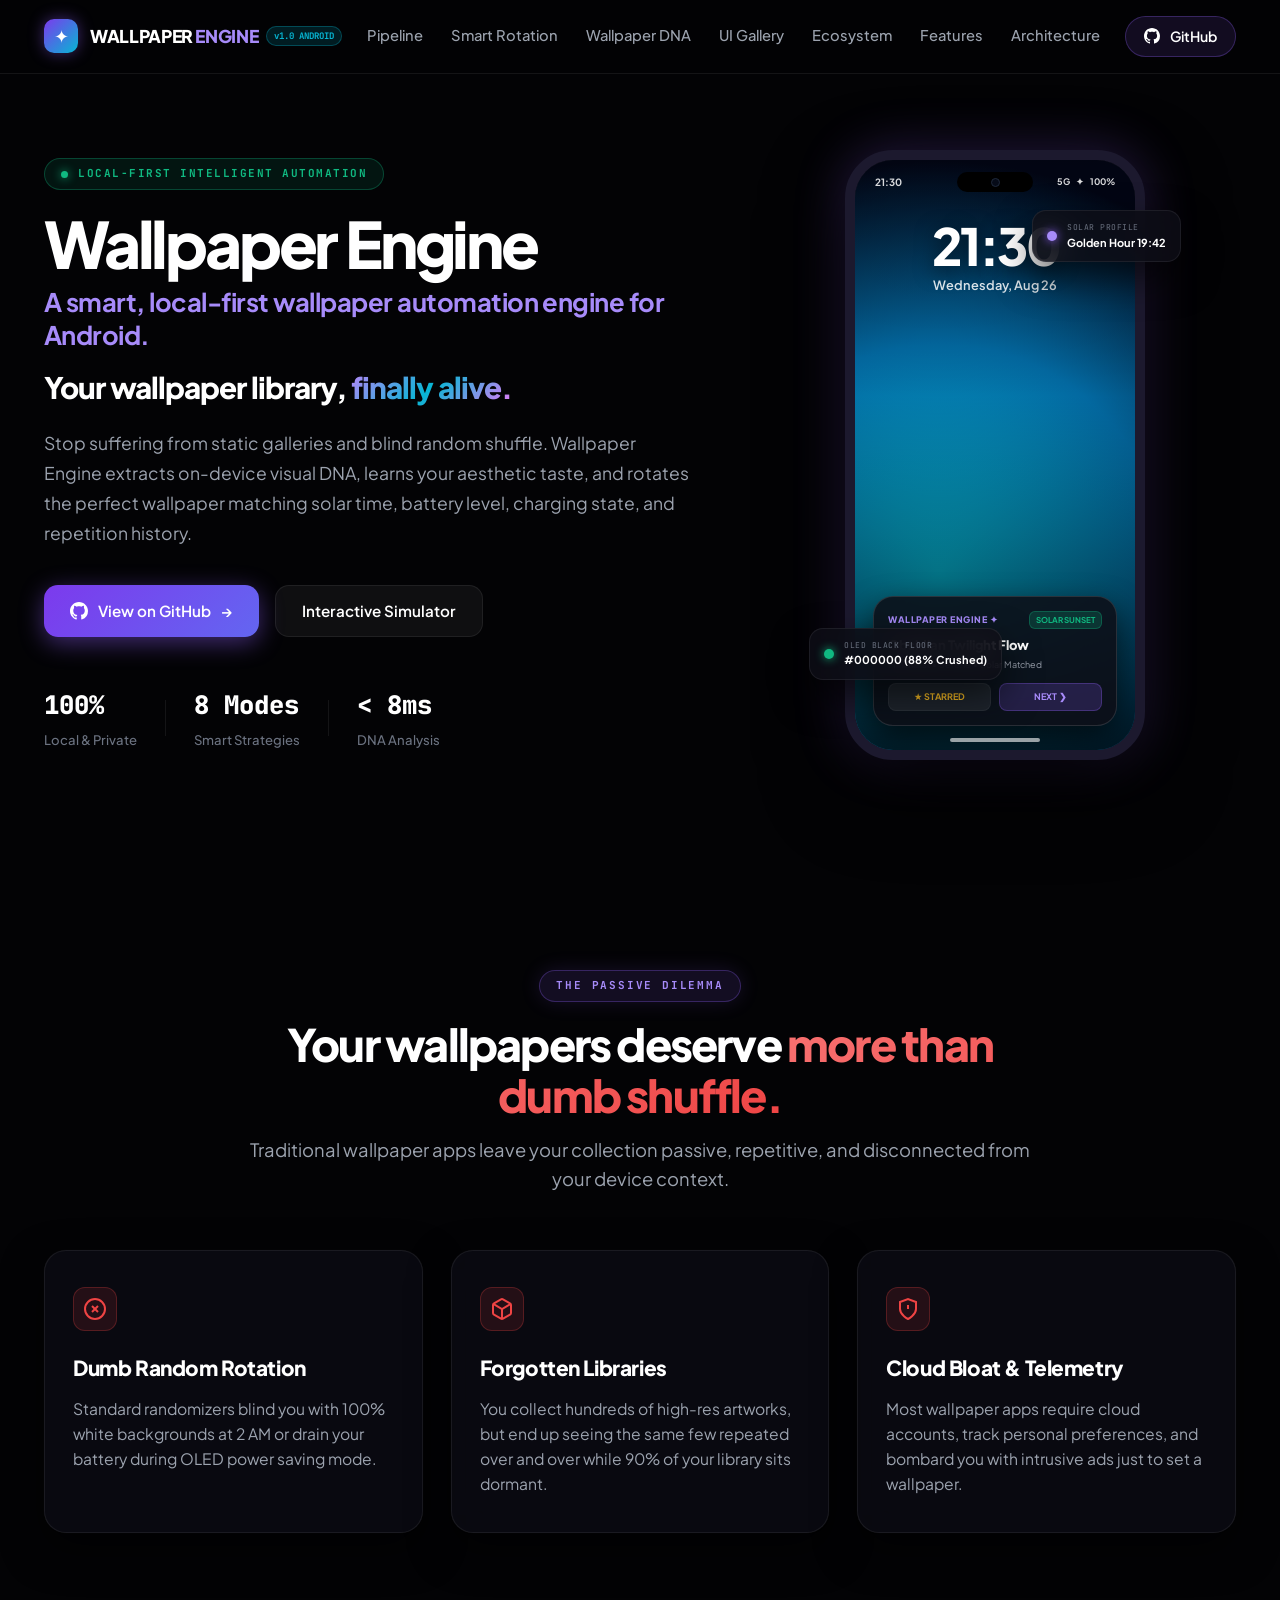
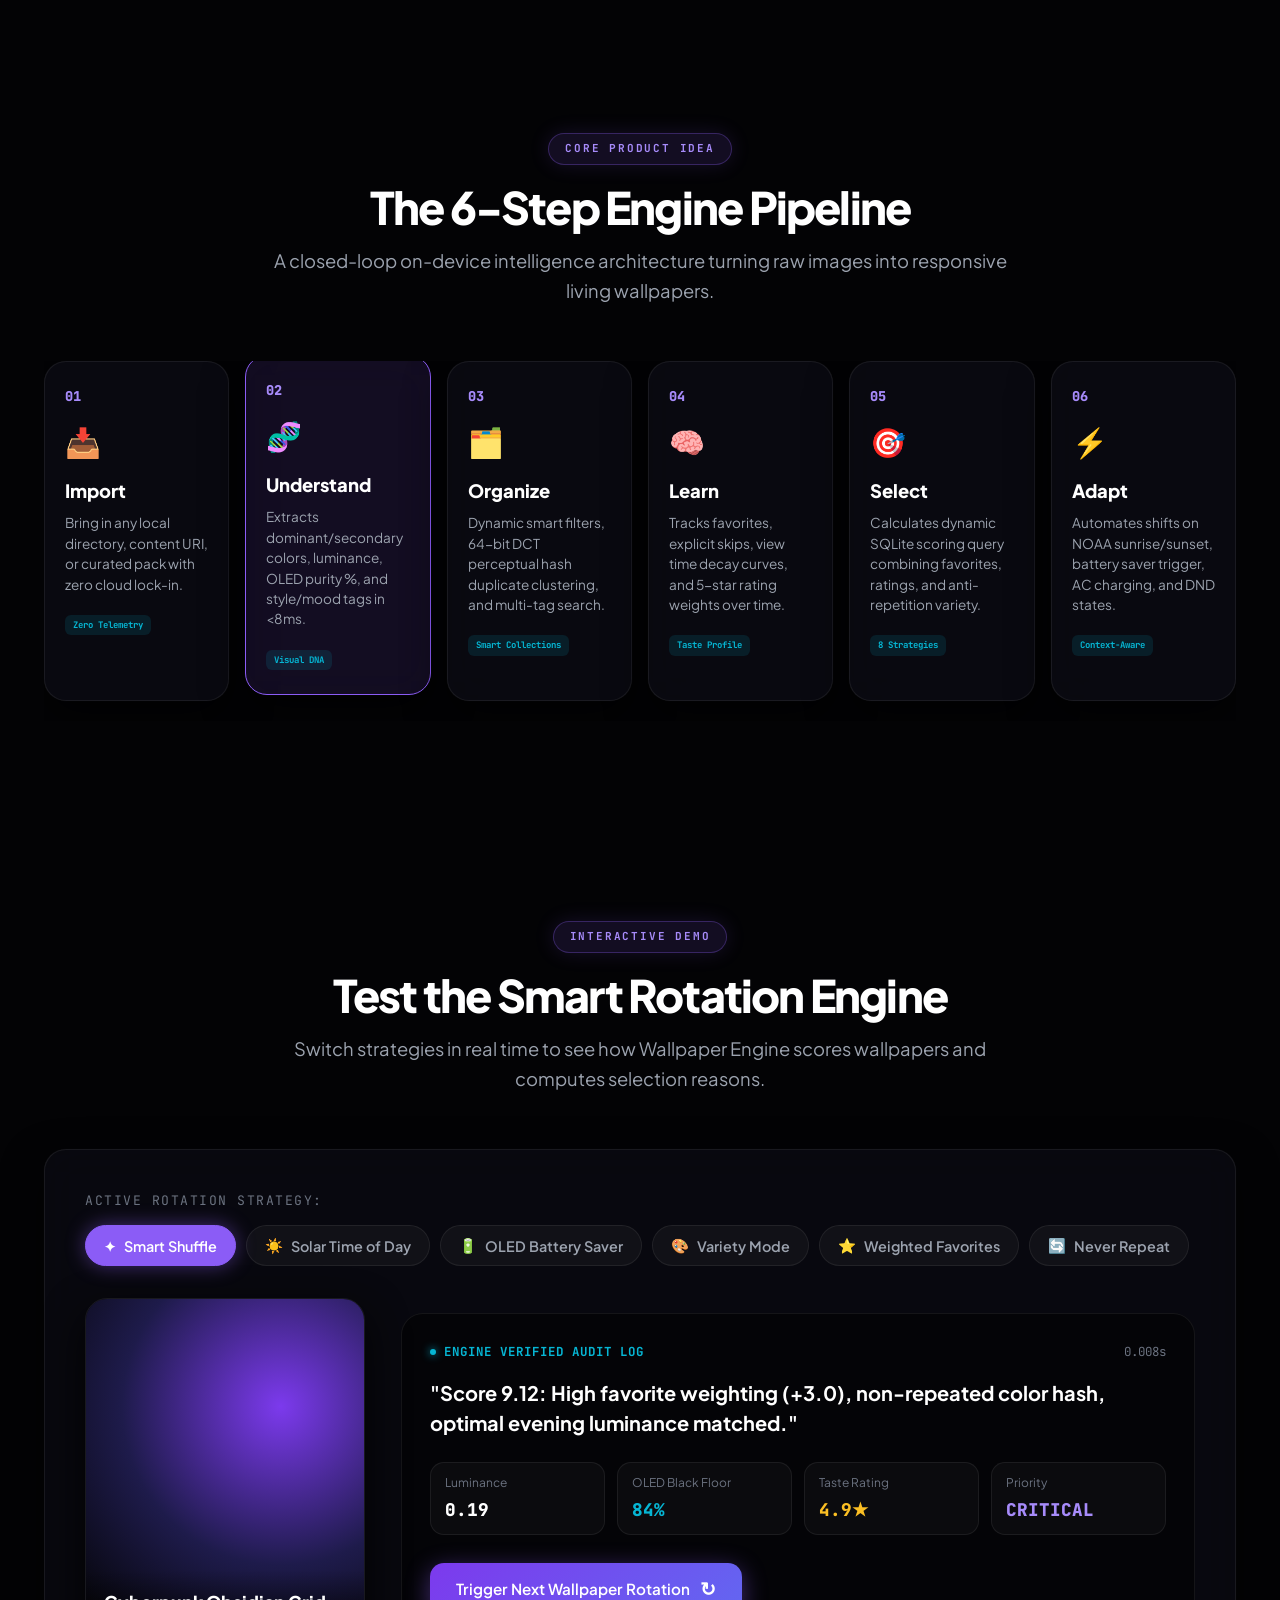
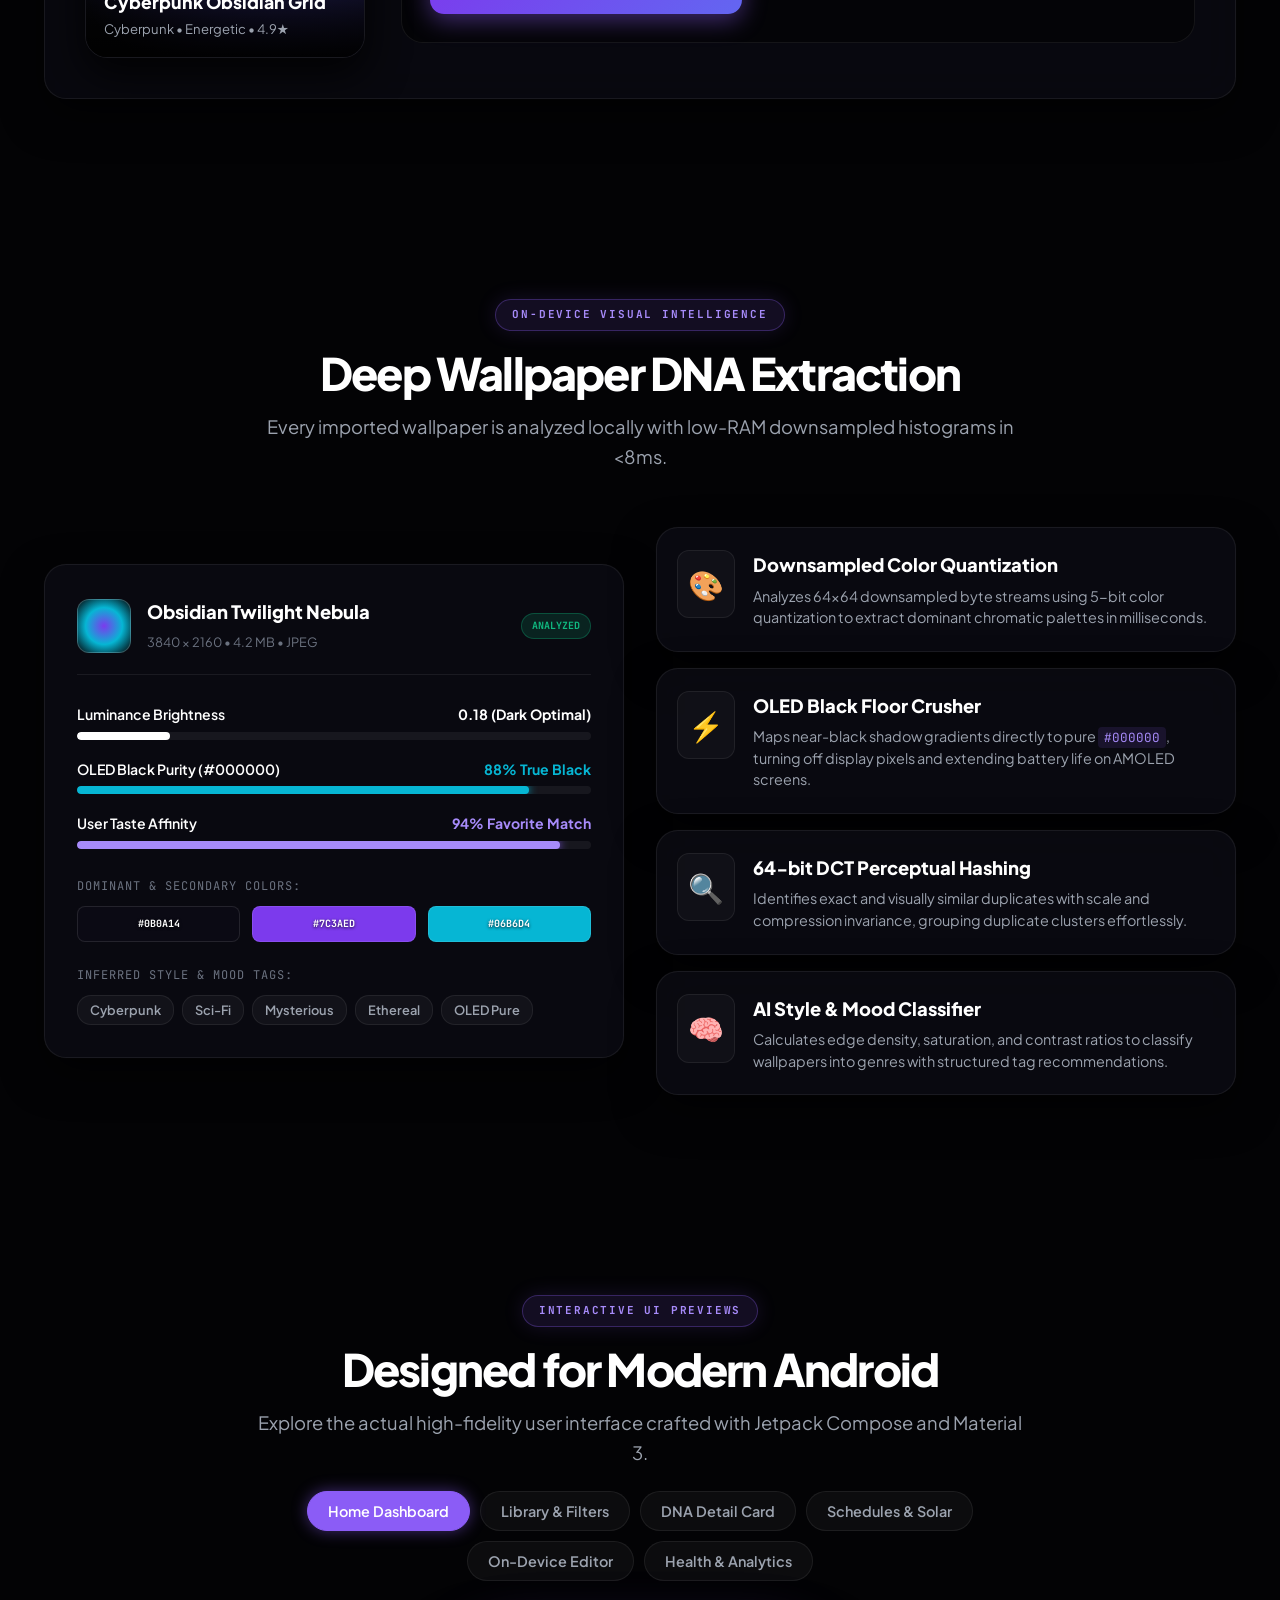
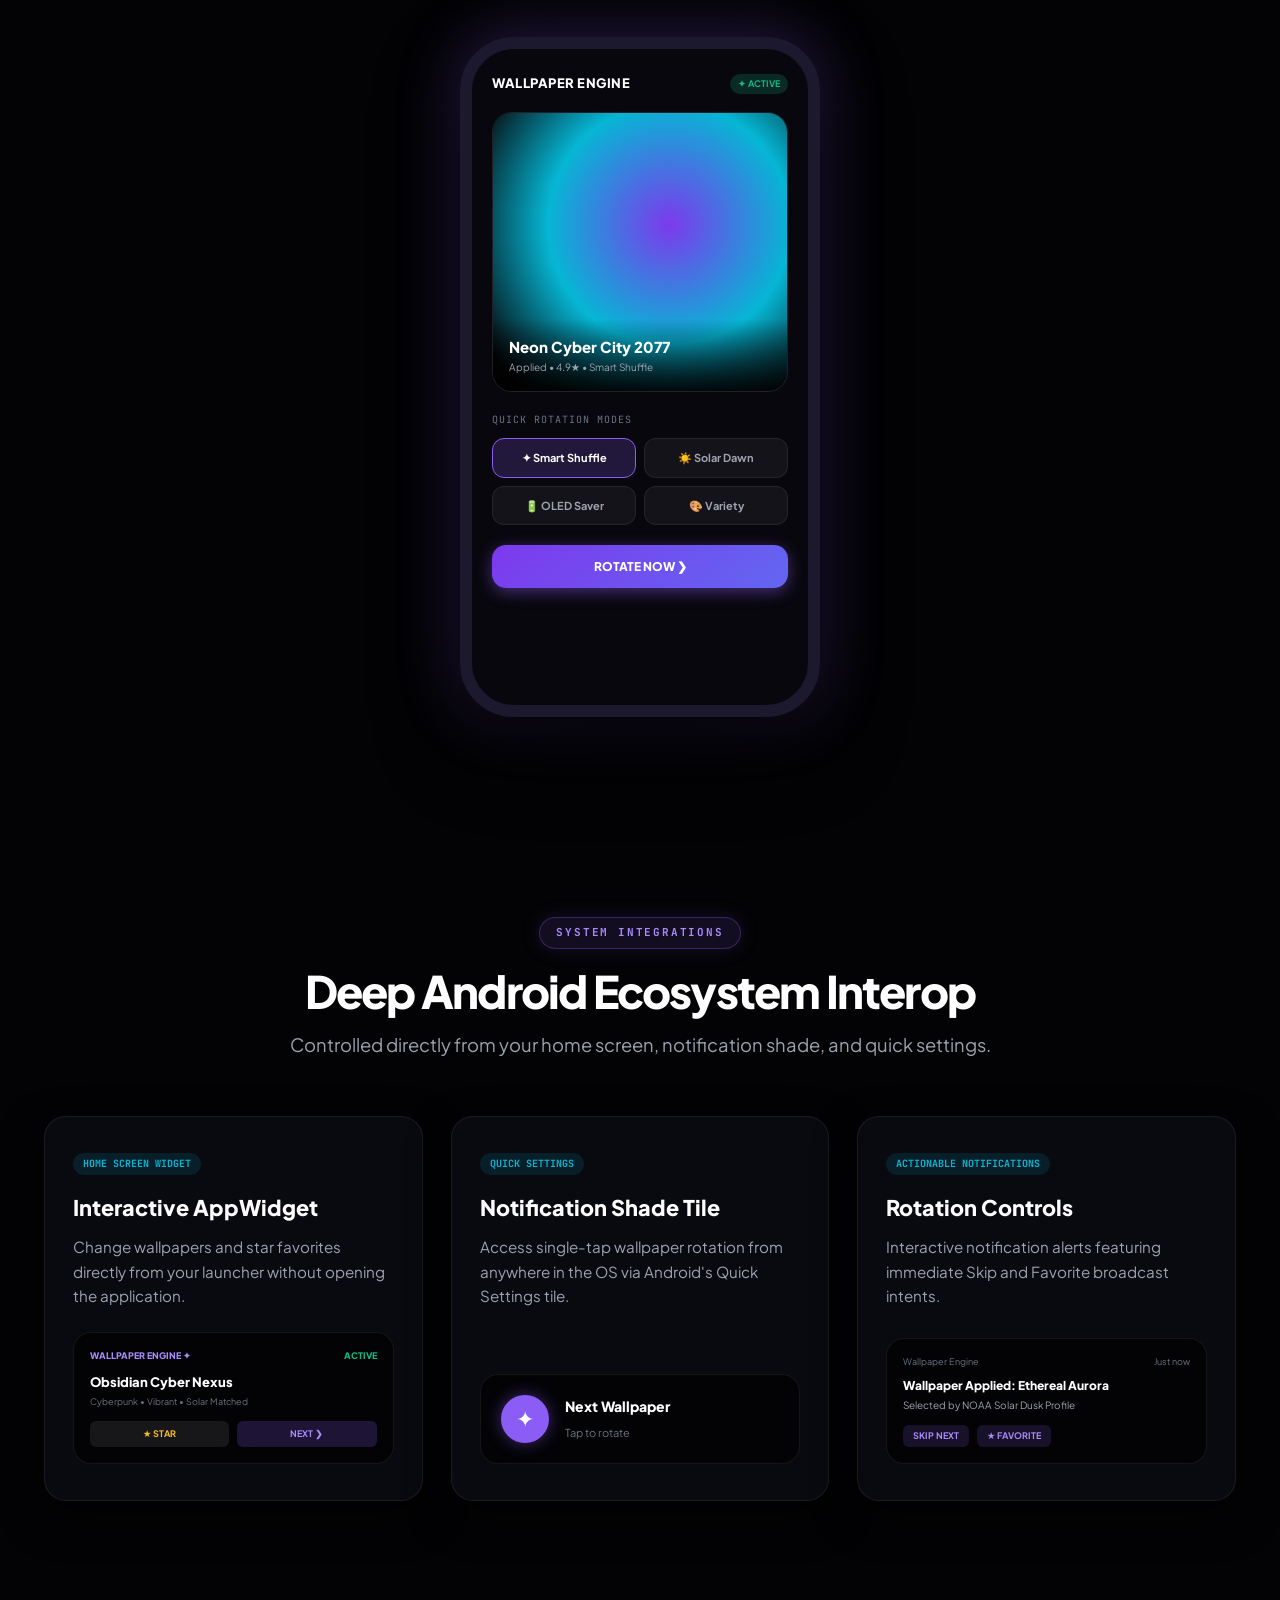
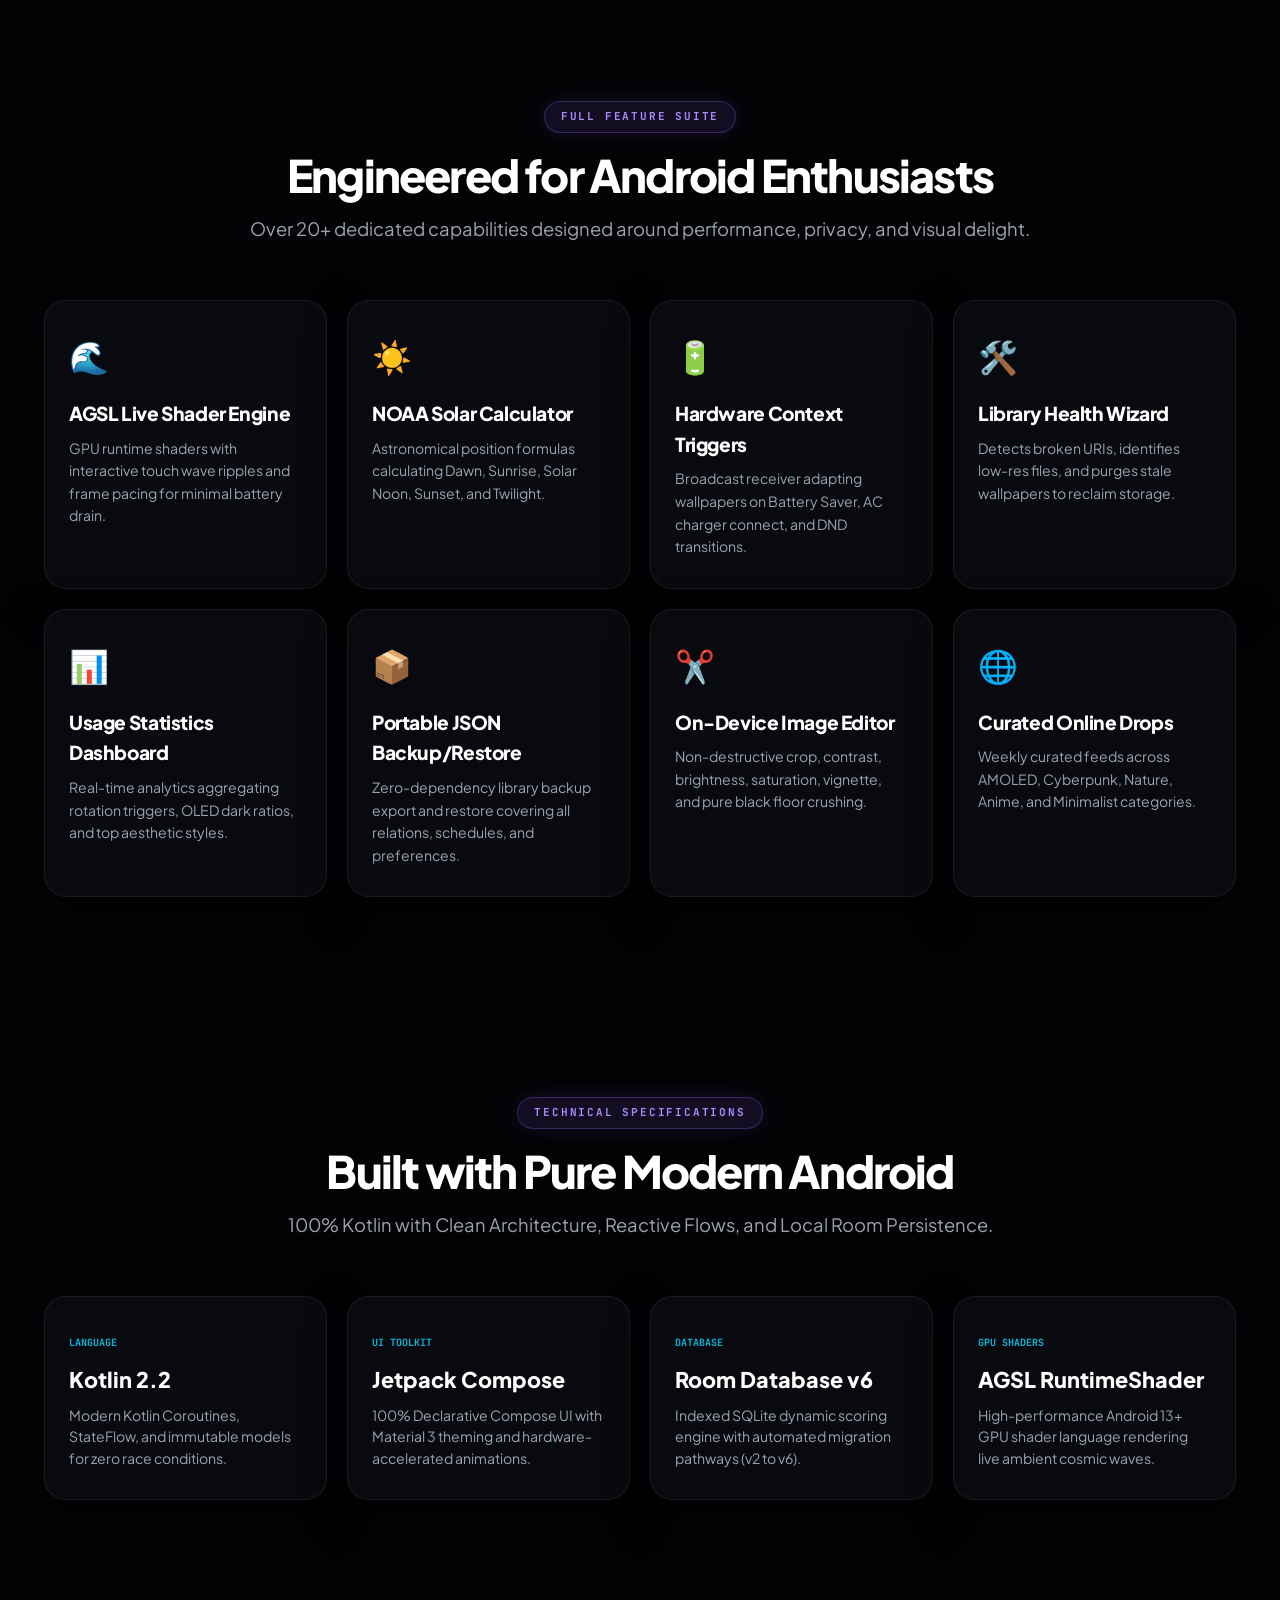
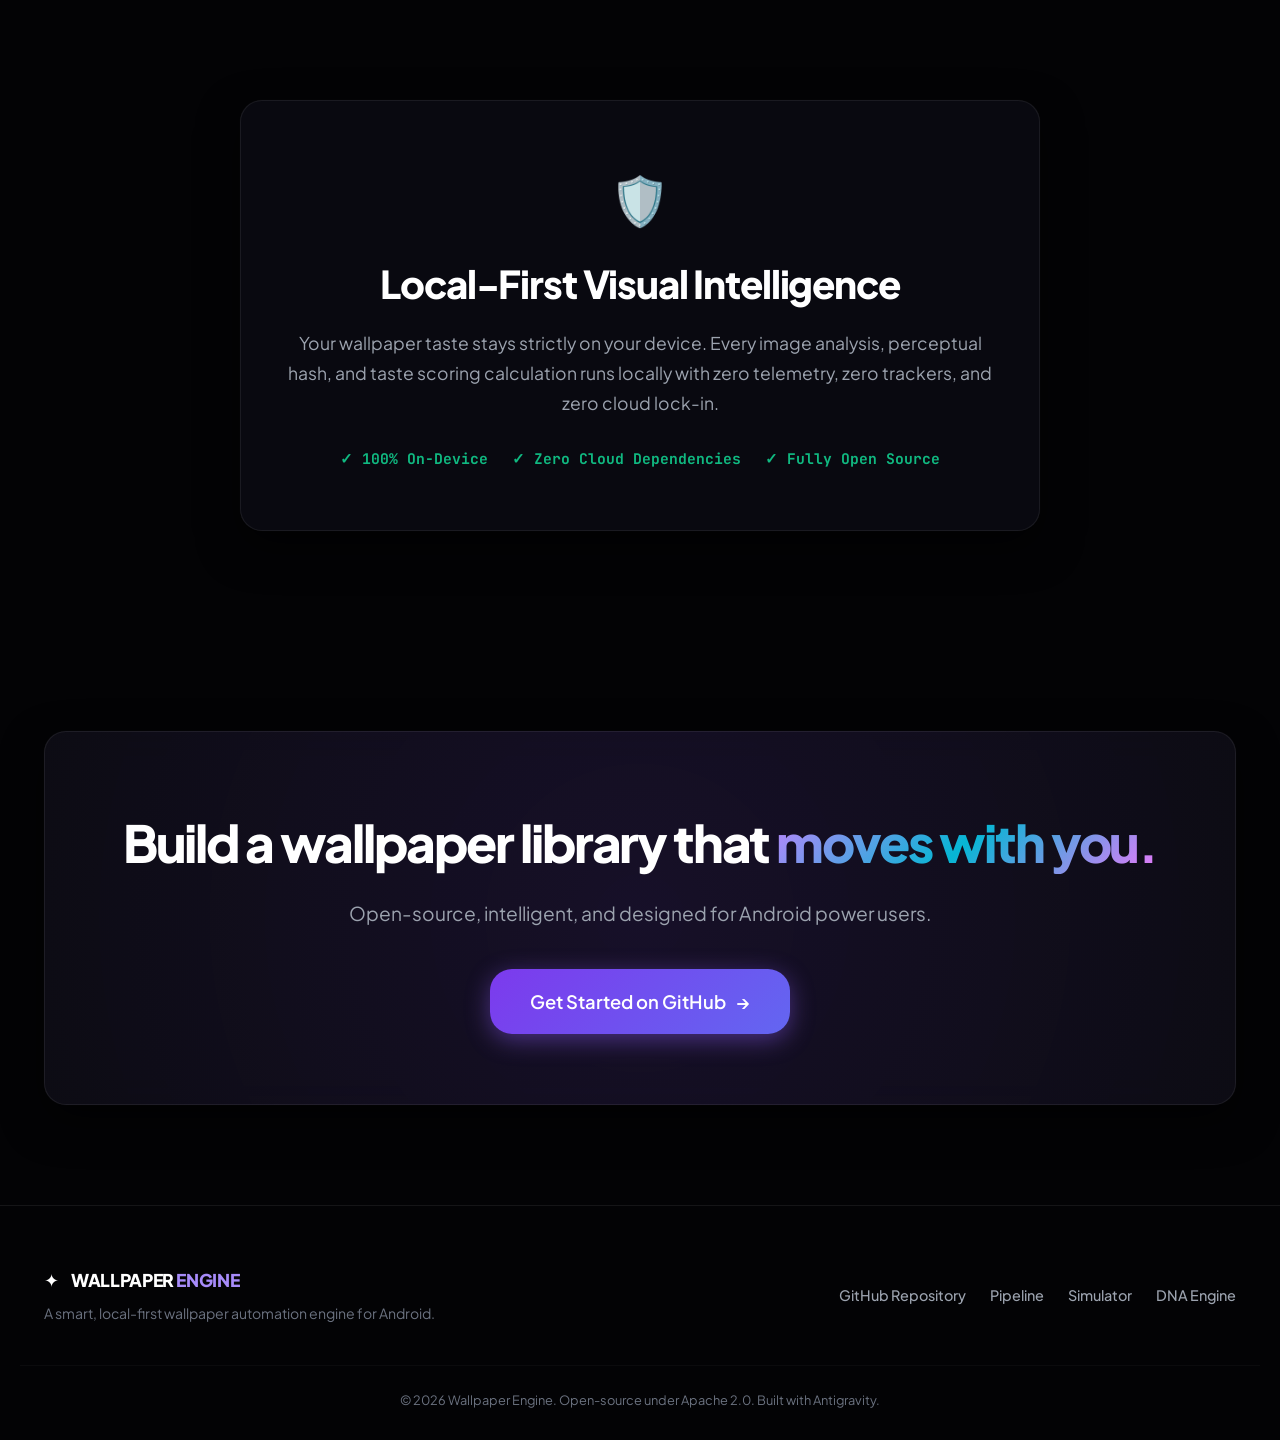
==== commit d87df183: "feat(website): upgrade to cinematic OLED product landing page with interactive mockups and simulator" ====
--- a/docs/index.html
+++ b/docs/index.html
@@ -3,37 +3,44 @@
 <head>
     <meta charset="UTF-8">
     <meta name="viewport" content="width=device-width, initial-scale=1.0">
-    <title>Wallpaper Engine ✦ Smart Android Wallpaper Automation</title>
+    <title>Wallpaper Engine ✦ Intelligent Android Wallpaper Automation</title>
     <meta name="description" content="A smart, local-first wallpaper automation engine for Android. Your wallpaper library, finally alive.">
     <link rel="stylesheet" href="styles.css">
     <link rel="preconnect" href="https://fonts.googleapis.com">
     <link rel="preconnect" href="https://fonts.gstatic.com" crossorigin>
-    <link href="https://fonts.googleapis.com/css2?family=Plus+Jakarta+Sans:wght@300;400;500;600;700;800&family=JetBrains+Mono:wght@400;500;700&display=swap" rel="stylesheet">
+    <link href="https://fonts.googleapis.com/css2?family=Plus+Jakarta+Sans:wght@300;400;500;600;700;800;900&family=JetBrains+Mono:wght@400;500;700&display=swap" rel="stylesheet">
 </head>
 <body>
-    <!-- Background Canvas Shader -->
+    <!-- Live AGSL-Style Background Shader Canvas -->
     <canvas id="bg-canvas"></canvas>
+    <div class="ambient-glow glow-1"></div>
+    <div class="ambient-glow glow-2"></div>
     <div class="grid-overlay"></div>
 
     <!-- Navigation Header -->
-    <header class="navbar">
+    <header class="navbar" id="navbar">
         <div class="nav-container">
             <a href="#" class="brand">
-                <span class="brand-icon">✦</span>
-                <span class="brand-text">WALLPAPER <span class="accent-text">ENGINE</span></span>
-                <span class="badge-pill">v1.0 ANDROID</span>
+                <div class="brand-logo-wrap">
+                    <span class="brand-icon">✦</span>
+                </div>
+                <div class="brand-name-group">
+                    <span class="brand-text">WALLPAPER <span class="accent-text">ENGINE</span></span>
+                    <span class="badge-pill">v1.0 ANDROID</span>
+                </div>
             </a>
             <nav class="nav-links">
-                <a href="#concept">Concept</a>
+                <a href="#concept">Pipeline</a>
                 <a href="#simulator">Smart Rotation</a>
                 <a href="#dna">Wallpaper DNA</a>
+                <a href="#screens">UI Gallery</a>
+                <a href="#ecosystem">Ecosystem</a>
                 <a href="#features">Features</a>
-                <a href="#ecosystem">Ecosystem</a>
-                <a href="#tech">Tech Specs</a>
+                <a href="#tech">Architecture</a>
             </nav>
             <div class="nav-actions">
-                <a href="https://github.com/akshar/wallEngine" target="_blank" class="btn btn-nav">
-                    <svg width="18" height="18" viewBox="0 0 24 24" fill="currentColor">
+                <a href="https://github.com/akshar2324/Wallpaper_Engine" target="_blank" class="btn btn-nav">
+                    <svg width="16" height="16" viewBox="0 0 24 24" fill="currentColor">
                         <path d="M12 0C5.37 0 0 5.37 0 12c0 5.31 3.435 9.795 8.205 11.385.6.105.825-.255.825-.57 0-.285-.015-1.23-.015-2.235-3.015.555-3.795-.735-4.035-1.41-.135-.345-.72-1.41-1.23-1.695-.42-.225-1.02-.78-.015-.795.945-.015 1.62.87 1.845 1.23 1.08 1.815 2.805 1.305 3.495.99.105-.78.42-1.305.765-1.605-2.67-.3-5.46-1.335-5.46-5.925 0-1.305.465-2.385 1.23-3.225-.12-.3-.54-1.53.12-3.18 0 0 1.005-.315 3.3 1.23.96-.27 1.98-.405 3-.405s2.04.135 3 .405c2.295-1.56 3.3-1.23 3.3-1.23.66 1.65.24 2.88.12 3.18.765.84 1.23 1.905 1.23 3.225 0 4.605-2.805 5.625-5.475 5.925.435.375.81 1.095.81 2.22 0 1.605-.015 2.895-.015 3.3 0 .315.225.69.825.57A12.02 12.02 0 0024 12c0-6.63-5.37-12-12-12z"/>
                     </svg>
                     <span>GitHub</span>
@@ -49,90 +56,167 @@
                 <div class="hero-text-col">
                     <div class="hero-pill">
                         <span class="pulse-dot"></span>
-                        LOCAL-FIRST INTELLIGENT ANDROID ENGINE
+                        LOCAL-FIRST INTELLIGENT AUTOMATION
                     </div>
                     <h1 class="hero-title">
+                        Wallpaper Engine
+                    </h1>
+                    <h2 class="hero-subheadline">
+                        A smart, local-first wallpaper automation engine for Android.
+                    </h2>
+                    <p class="hero-tagline">
                         Your wallpaper library, <span class="gradient-text">finally alive.</span>
-                    </h1>
-                    <p class="hero-subtitle">
-                        Wallpaper Engine is not just a gallery. It is an on-device intelligence platform that analyzes wallpaper DNA, learns your taste, and automatically rotates the right wallpaper based on solar time, battery state, charging, OLED purity, and repetition history.
                     </p>
+                    <p class="hero-desc">
+                        Stop suffering from static galleries and blind random shuffle. Wallpaper Engine extracts on-device visual DNA, learns your aesthetic taste, and rotates the perfect wallpaper matching solar time, battery level, charging state, and repetition history.
+                    </p>
+
                     <div class="hero-cta-group">
-                        <a href="https://github.com/akshar/wallEngine" target="_blank" class="btn btn-primary">
+                        <a href="https://github.com/akshar2324/Wallpaper_Engine" target="_blank" class="btn btn-primary btn-glow">
+                            <svg width="18" height="18" viewBox="0 0 24 24" fill="currentColor">
+                                <path d="M12 0C5.37 0 0 5.37 0 12c0 5.31 3.435 9.795 8.205 11.385.6.105.825-.255.825-.57 0-.285-.015-1.23-.015-2.235-3.015.555-3.795-.735-4.035-1.41-.135-.345-.72-1.41-1.23-1.695-.42-.225-1.02-.78-.015-.795.945-.015 1.62.87 1.845 1.23 1.08 1.815 2.805 1.305 3.495.99.105-.78.42-1.305.765-1.605-2.67-.3-5.46-1.335-5.46-5.925 0-1.305.465-2.385 1.23-3.225-.12-.3-.54-1.53.12-3.18 0 0 1.005-.315 3.3 1.23.96-.27 1.98-.405 3-.405s2.04.135 3 .405c2.295-1.56 3.3-1.23 3.3-1.23.66 1.65.24 2.88.12 3.18.765.84 1.23 1.905 1.23 3.225 0 4.605-2.805 5.625-5.475 5.925.435.375.81 1.095.81 2.22 0 1.605-.015 2.895-.015 3.3 0 .315.225.69.825.57A12.02 12.02 0 0024 12c0-6.63-5.37-12-12-12z"/>
+                            </svg>
                             <span>View on GitHub</span>
                             <span class="btn-arrow">→</span>
                         </a>
                         <a href="#simulator" class="btn btn-secondary">
-                            <span>Explore Live Simulator</span>
+                            <span>Interactive Simulator</span>
                         </a>
                     </div>
+
                     <div class="hero-metric-row">
                         <div class="metric-item">
                             <span class="metric-val">100%</span>
-                            <span class="metric-lbl">On-Device & Private</span>
+                            <span class="metric-lbl">Local & Private</span>
                         </div>
                         <div class="metric-divider"></div>
                         <div class="metric-item">
-                            <span class="metric-val">8</span>
+                            <span class="metric-val">8 Modes</span>
                             <span class="metric-lbl">Smart Strategies</span>
                         </div>
                         <div class="metric-divider"></div>
                         <div class="metric-item">
-                            <span class="metric-val">&lt; 10ms</span>
+                            <span class="metric-val">&lt; 8ms</span>
                             <span class="metric-lbl">DNA Analysis</span>
                         </div>
                     </div>
                 </div>
 
+                <!-- Cinematic 3D Floating Android Phone Mockup -->
                 <div class="hero-mockup-col">
-                    <div class="phone-frame">
-                        <div class="phone-speaker"></div>
-                        <div class="phone-camera"></div>
-                        <div class="phone-screen" id="hero-screen">
-                            <div class="screen-wallpaper" id="screen-wallpaper-bg"></div>
-                            <div class="screen-content">
-                                <div class="screen-clock" id="screen-clock">21:30</div>
-                                <div class="screen-date" id="screen-date">Wednesday, August 26</div>
-                                <div class="screen-widget-preview">
-                                    <div class="widget-top">
-                                        <span class="widget-title">WALLPAPER ENGINE ✦</span>
-                                        <span class="widget-badge" id="widget-strategy-badge">SMART SHUFFLE</span>
-                                    </div>
-                                    <div class="widget-name" id="hero-wall-title">Neon Cyber Skyline</div>
-                                    <div class="widget-sub" id="hero-wall-sub">Cyberpunk • Energetic • OLED Safe</div>
-                                    <div class="widget-btn-row">
-                                        <div class="widget-btn">★ FAVORITED</div>
-                                        <div class="widget-btn accent">NEXT ❯</div>
-                                    </div>
-                                </div>
-                            </div>
-                        </div>
-                        <div class="phone-glare"></div>
-                    </div>
-                </div>
-            </div>
-        </section>
-
-        <!-- Problem Section -->
+                    <div class="phone-stage">
+                        <div class="phone-frame" id="hero-phone">
+                            <div class="phone-camera-island">
+                                <div class="camera-lens"></div>
+                            </div>
+                            <div class="phone-status-bar">
+                                <span class="status-time">21:30</span>
+                                <div class="status-icons">
+                                    <span>5G</span>
+                                    <span>✦</span>
+                                    <span>100%</span>
+                                </div>
+                            </div>
+
+                            <div class="phone-screen" id="hero-screen">
+                                <!-- Dynamic Live Wallpaper Layer -->
+                                <div class="screen-wallpaper" id="screen-wallpaper-bg"></div>
+                                <div class="screen-overlay-scrim"></div>
+
+                                <!-- Screen Content -->
+                                <div class="screen-content">
+                                    <div class="screen-header-clock">
+                                        <div class="screen-time" id="screen-clock-time">21:30</div>
+                                        <div class="screen-date" id="screen-clock-date">Wednesday, Aug 26</div>
+                                    </div>
+
+                                    <!-- Live Interactive AppWidget Preview -->
+                                    <div class="screen-widget-glass">
+                                        <div class="widget-head">
+                                            <span class="widget-brand">WALLPAPER ENGINE ✦</span>
+                                            <span class="widget-badge" id="widget-strategy-badge">SMART SHUFFLE</span>
+                                        </div>
+                                        <div class="widget-title-text" id="hero-wall-title">Neon Cyber Skyline</div>
+                                        <div class="widget-meta-text" id="hero-wall-sub">Cyberpunk • Energetic • OLED 84%</div>
+                                        
+                                        <div class="widget-action-bar">
+                                            <div class="widget-action-btn" id="hero-widget-star">★ STARRED</div>
+                                            <div class="widget-action-btn accent" id="hero-widget-next">NEXT ❯</div>
+                                        </div>
+                                    </div>
+                                </div>
+
+                                <!-- Android Navigation Bar Pill -->
+                                <div class="phone-nav-bar"></div>
+                            </div>
+                            <div class="phone-glass-glare"></div>
+                        </div>
+
+                        <!-- Floating Live DNA Indicator Cards -->
+                        <div class="floating-dna-badge badge-top-right">
+                            <div class="dna-dot violet"></div>
+                            <div class="dna-badge-text">
+                                <span class="badge-sub">SOLAR PROFILE</span>
+                                <span class="badge-val">Golden Hour 19:42</span>
+                            </div>
+                        </div>
+
+                        <div class="floating-dna-badge badge-bottom-left">
+                            <div class="dna-dot emerald"></div>
+                            <div class="dna-badge-text">
+                                <span class="badge-sub">OLED BLACK FLOOR</span>
+                                <span class="badge-val">#000000 (88% Crushed)</span>
+                            </div>
+                        </div>
+                    </div>
+                </div>
+            </div>
+        </section>
+
+        <!-- Problem Section: The Passive Wallpaper Crisis -->
         <section class="problem-section">
             <div class="container">
-                <div class="section-badge">THE PROBLEM</div>
-                <h2 class="section-title">Traditional wallpaper galleries are <span class="gradient-red">passive and repetitive.</span></h2>
-                <div class="problem-grid">
+                <div class="section-center-head">
+                    <div class="section-badge">THE PASSIVE DILEMMA</div>
+                    <h2 class="section-title">Your wallpapers deserve <span class="gradient-red">more than dumb shuffle.</span></h2>
+                    <p class="section-sub">Traditional wallpaper apps leave your collection passive, repetitive, and disconnected from your device context.</p>
+                </div>
+
+                <div class="problem-cards-grid">
                     <div class="glass-card problem-card">
-                        <div class="card-icon red">✕</div>
+                        <div class="problem-icon red">
+                            <svg width="24" height="24" viewBox="0 0 24 24" fill="none" stroke="currentColor" stroke-width="2">
+                                <circle cx="12" cy="12" r="10"></circle>
+                                <line x1="15" y1="9" x2="9" y2="15"></line>
+                                <line x1="9" y1="9" x2="15" y2="15"></line>
+                            </svg>
+                        </div>
                         <h3>Dumb Random Rotation</h3>
-                        <p>Standard apps just pick random files, blinding you with 100% bright white wallpapers at 2 AM or draining battery on AMOLED displays.</p>
-                    </div>
+                        <p>Standard randomizers blind you with 100% white backgrounds at 2 AM or drain your battery during OLED power saving mode.</p>
+                    </div>
+
                     <div class="glass-card problem-card">
-                        <div class="card-icon red">✕</div>
+                        <div class="problem-icon red">
+                            <svg width="24" height="24" viewBox="0 0 24 24" fill="none" stroke="currentColor" stroke-width="2">
+                                <path d="M21 16V8a2 2 0 0 0-1-1.73l-7-4a2 2 0 0 0-2 0l-7 4A2 2 0 0 0 3 8v8a2 2 0 0 0 1 1.73l7 4a2 2 0 0 0 2 0l7-4A2 2 0 0 0 21 16z"></path>
+                                <polyline points="3.27 6.96 12 12.01 20.73 6.96"></polyline>
+                                <line x1="12" y1="22.08" x2="12" y2="12"></line>
+                            </svg>
+                        </div>
                         <h3>Forgotten Libraries</h3>
-                        <p>Users collect hundreds of wallpapers but end up seeing the same few repeated while the best images remain buried forever.</p>
-                    </div>
+                        <p>You collect hundreds of high-res artworks, but end up seeing the same few repeated over and over while 90% of your library sits dormant.</p>
+                    </div>
+
                     <div class="glass-card problem-card">
-                        <div class="card-icon red">✕</div>
+                        <div class="problem-icon red">
+                            <svg width="24" height="24" viewBox="0 0 24 24" fill="none" stroke="currentColor" stroke-width="2">
+                                <path d="M12 22s8-4 8-10V5l-8-3-8 3v7c0 6 8 10 8 10z"></path>
+                                <line x1="12" y1="8" x2="12" y2="12"></line>
+                                <line x1="12" y1="16" x2="12.01" y2="16"></line>
+                            </svg>
+                        </div>
                         <h3>Cloud Bloat & Telemetry</h3>
-                        <p>Modern apps require cloud logins, track user habits, and inject ads just to change an image on your home screen.</p>
+                        <p>Most wallpaper apps require cloud accounts, track personal preferences, and bombard you with intrusive ads just to set a wallpaper.</p>
                     </div>
                 </div>
             </div>
@@ -141,39 +225,67 @@
         <!-- Core Concept Pipeline -->
         <section id="concept" class="concept-section">
             <div class="container">
-                <div class="section-badge">CORE ARCHITECTURE</div>
-                <h2 class="section-title">The 6-Step Engine Pipeline</h2>
-                <p class="section-sub">A seamless flow transforming raw images into responsive, intelligent home screen experiences.</p>
-                <div class="pipeline-grid">
-                    <div class="pipeline-step active">
-                        <div class="step-num">01</div>
-                        <h3>Import</h3>
-                        <p>Bring in any local collection, storage URI, or curated drop with zero cloud lock-in.</p>
-                    </div>
-                    <div class="pipeline-step">
-                        <div class="step-num">02</div>
-                        <h3>Understand</h3>
-                        <p>Extract DNA: luminance, dominant & secondary color histograms, OLED black floor, and styles.</p>
-                    </div>
-                    <div class="pipeline-step">
-                        <div class="step-num">03</div>
-                        <h3>Organize</h3>
-                        <p>Automatic multi-tag search, color filtering, smart collections, and visual duplicate clustering.</p>
-                    </div>
-                    <div class="pipeline-step">
-                        <div class="step-num">04</div>
-                        <h3>Learn</h3>
-                        <p>Tracks favorites, skips, user ratings, view durations, and recency decay curves.</p>
-                    </div>
-                    <div class="pipeline-step">
-                        <div class="step-num">05</div>
-                        <h3>Select</h3>
-                        <p>Calculates dynamic taste scores using 8 mathematical selection strategies instead of random luck.</p>
-                    </div>
-                    <div class="pipeline-step">
-                        <div class="step-num">06</div>
-                        <h3>Adapt</h3>
-                        <p>Reacts dynamically to NOAA sunrise/sunset, battery saver OLED mode, charging status, and DND.</p>
+                <div class="section-center-head">
+                    <div class="section-badge">CORE PRODUCT IDEA</div>
+                    <h2 class="section-title">The 6-Step Engine Pipeline</h2>
+                    <p class="section-sub">A closed-loop on-device intelligence architecture turning raw images into responsive living wallpapers.</p>
+                </div>
+
+                <div class="pipeline-flow-wrapper">
+                    <div class="pipeline-cards-row">
+                        <!-- Step 1: Import -->
+                        <div class="glass-card pipeline-card active" data-step="1">
+                            <div class="pipeline-num">01</div>
+                            <div class="pipeline-icon">📥</div>
+                            <h3>Import</h3>
+                            <p>Bring in any local directory, content URI, or curated pack with zero cloud lock-in.</p>
+                            <div class="pipeline-tag">Zero Telemetry</div>
+                        </div>
+
+                        <!-- Step 2: Understand -->
+                        <div class="glass-card pipeline-card" data-step="2">
+                            <div class="pipeline-num">02</div>
+                            <div class="pipeline-icon">🧬</div>
+                            <h3>Understand</h3>
+                            <p>Extracts dominant/secondary colors, luminance, OLED purity %, and style/mood tags in &lt;8ms.</p>
+                            <div class="pipeline-tag">Visual DNA</div>
+                        </div>
+
+                        <!-- Step 3: Organize -->
+                        <div class="glass-card pipeline-card" data-step="3">
+                            <div class="pipeline-num">03</div>
+                            <div class="pipeline-icon">🗂️</div>
+                            <h3>Organize</h3>
+                            <p>Dynamic smart filters, 64-bit DCT perceptual hash duplicate clustering, and multi-tag search.</p>
+                            <div class="pipeline-tag">Smart Collections</div>
+                        </div>
+
+                        <!-- Step 4: Learn -->
+                        <div class="glass-card pipeline-card" data-step="4">
+                            <div class="pipeline-num">04</div>
+                            <div class="pipeline-icon">🧠</div>
+                            <h3>Learn</h3>
+                            <p>Tracks favorites, explicit skips, view time decay curves, and 5-star rating weights over time.</p>
+                            <div class="pipeline-tag">Taste Profile</div>
+                        </div>
+
+                        <!-- Step 5: Select -->
+                        <div class="glass-card pipeline-card" data-step="5">
+                            <div class="pipeline-num">05</div>
+                            <div class="pipeline-icon">🎯</div>
+                            <h3>Select</h3>
+                            <p>Calculates dynamic SQLite scoring query combining favorites, ratings, and anti-repetition variety.</p>
+                            <div class="pipeline-tag">8 Strategies</div>
+                        </div>
+
+                        <!-- Step 6: Adapt -->
+                        <div class="glass-card pipeline-card" data-step="6">
+                            <div class="pipeline-num">06</div>
+                            <div class="pipeline-icon">⚡</div>
+                            <h3>Adapt</h3>
+                            <p>Automates shifts on NOAA sunrise/sunset, battery saver trigger, AC charging, and DND states.</p>
+                            <div class="pipeline-tag">Context-Aware</div>
+                        </div>
                     </div>
                 </div>
             </div>
@@ -182,186 +294,458 @@
         <!-- Interactive Smart Rotation Simulator -->
         <section id="simulator" class="simulator-section">
             <div class="container">
-                <div class="section-badge">LIVE INTERACTIVE ENGINE</div>
-                <h2 class="section-title">Experience Smart Rotation</h2>
-                <p class="section-sub">Every wallpaper switch gets a verified mathematical explanation.</p>
-
-                <div class="simulator-box glass-card">
-                    <div class="sim-controls">
-                        <div class="sim-label">SELECT ENGINE STRATEGY:</div>
-                        <div class="strategy-chips" id="strategy-chips">
-                            <button class="strat-chip active" data-strat="SMART_SHUFFLE">Smart Shuffle</button>
-                            <button class="strat-chip" data-strat="TIME_OF_DAY">Solar Time of Day</button>
-                            <button class="strat-chip" data-strat="BATTERY_SAVER">OLED Battery Saver</button>
-                            <button class="strat-chip" data-strat="VARIETY">Variety Mode</button>
-                            <button class="strat-chip" data-strat="WEIGHTED_FAVORITES">Weighted Favorites</button>
-                            <button class="strat-chip" data-strat="NEVER_REPEAT">Never Repeat</button>
-                        </div>
-                    </div>
-
-                    <div class="sim-display">
-                        <div class="sim-wallpaper-card" id="sim-wall-card">
-                            <div class="sim-img-wrapper" id="sim-img-bg"></div>
-                            <div class="sim-card-info">
-                                <div class="sim-title" id="sim-title">Cyberpunk Void 2077</div>
-                                <div class="sim-tags" id="sim-tags">Cyberpunk • Energetic • 4.8★</div>
-                            </div>
-                        </div>
-
-                        <div class="sim-audit-log">
-                            <div class="audit-header">ENGINE SELECTION AUDIT LOG</div>
-                            <div class="audit-reason" id="sim-reason">
-                                "Score 8.74: High favorite affinity (+3.0), decayed recency bonus (+2.1), vibrant evening palette matched."
-                            </div>
-                            <div class="audit-metrics" id="sim-metrics">
-                                <div class="metric-pill"><span>Luminance:</span> <strong id="sim-lum">0.18</strong></div>
-                                <div class="metric-pill"><span>OLED Black:</span> <strong id="sim-oled">82%</strong></div>
-                                <div class="metric-pill"><span>Rating:</span> <strong id="sim-rate">4.8★</strong></div>
-                                <div class="metric-pill"><span>Priority:</span> <strong id="sim-prio">CRITICAL</strong></div>
-                            </div>
-                            <button class="btn btn-primary btn-sm" id="btn-sim-rotate">
-                                <span>Simulate Next Rotation</span>
-                                <span>↻</span>
+                <div class="section-center-head">
+                    <div class="section-badge">INTERACTIVE DEMO</div>
+                    <h2 class="section-title">Test the Smart Rotation Engine</h2>
+                    <p class="section-sub">Switch strategies in real time to see how Wallpaper Engine scores wallpapers and computes selection reasons.</p>
+                </div>
+
+                <div class="simulator-console glass-card">
+                    <!-- Controls Bar -->
+                    <div class="sim-header">
+                        <span class="sim-header-label">ACTIVE ROTATION STRATEGY:</span>
+                        <div class="strategy-selector-row" id="strategy-chips">
+                            <button class="strat-btn active" data-strat="SMART_SHUFFLE">
+                                <span class="strat-icon">✦</span> Smart Shuffle
                             </button>
-                        </div>
-                    </div>
-                </div>
-            </div>
-        </section>
-
-        <!-- Wallpaper DNA Showcase -->
+                            <button class="strat-btn" data-strat="TIME_OF_DAY">
+                                <span class="strat-icon">☀️</span> Solar Time of Day
+                            </button>
+                            <button class="strat-btn" data-strat="BATTERY_SAVER">
+                                <span class="strat-icon">🔋</span> OLED Battery Saver
+                            </button>
+                            <button class="strat-btn" data-strat="VARIETY">
+                                <span class="strat-icon">🎨</span> Variety Mode
+                            </button>
+                            <button class="strat-btn" data-strat="WEIGHTED_FAVORITES">
+                                <span class="strat-icon">⭐</span> Weighted Favorites
+                            </button>
+                            <button class="strat-btn" data-strat="NEVER_REPEAT">
+                                <span class="strat-icon">🔄</span> Never Repeat
+                            </button>
+                        </div>
+                    </div>
+
+                    <!-- Simulator Stage -->
+                    <div class="sim-body-grid">
+                        <!-- Live Wallpaper Preview Card -->
+                        <div class="sim-card-col">
+                            <div class="sim-wallpaper-frame" id="sim-wall-card">
+                                <div class="sim-wall-visual" id="sim-img-bg"></div>
+                                <div class="sim-wall-scrim">
+                                    <div class="sim-wall-name" id="sim-title">Cyberpunk Obsidian Grid</div>
+                                    <div class="sim-wall-tags" id="sim-tags">Cyberpunk • Energetic • 4.9★</div>
+                                </div>
+                            </div>
+                        </div>
+
+                        <!-- Live Engine Audit Log -->
+                        <div class="sim-log-col">
+                            <div class="audit-log-box">
+                                <div class="audit-log-head">
+                                    <div class="log-indicator">
+                                        <span class="log-dot"></span>
+                                        <span>ENGINE VERIFIED AUDIT LOG</span>
+                                    </div>
+                                    <span class="log-timestamp" id="sim-timestamp">0.008s</span>
+                                </div>
+
+                                <div class="audit-explanation" id="sim-reason">
+                                    "Score 9.12: High favorite weighting (+3.0), non-repeated color hash, optimal evening luminance matched."
+                                </div>
+
+                                <div class="audit-metric-pills">
+                                    <div class="log-pill">
+                                        <span class="lbl">Luminance</span>
+                                        <strong class="val" id="sim-lum">0.19</strong>
+                                    </div>
+                                    <div class="log-pill">
+                                        <span class="lbl">OLED Black Floor</span>
+                                        <strong class="val cyan" id="sim-oled">84%</strong>
+                                    </div>
+                                    <div class="log-pill">
+                                        <span class="lbl">Taste Rating</span>
+                                        <strong class="val gold" id="sim-rate">4.9★</strong>
+                                    </div>
+                                    <div class="log-pill">
+                                        <span class="lbl">Priority</span>
+                                        <strong class="val violet" id="sim-prio">CRITICAL</strong>
+                                    </div>
+                                </div>
+
+                                <div class="audit-actions">
+                                    <button class="btn btn-primary" id="btn-sim-rotate">
+                                        <span>Trigger Next Wallpaper Rotation</span>
+                                        <span class="btn-rotate-icon">↻</span>
+                                    </button>
+                                </div>
+                            </div>
+                        </div>
+                    </div>
+                </div>
+            </div>
+        </section>
+
+        <!-- Wallpaper DNA & On-Device AI -->
         <section id="dna" class="dna-section">
             <div class="container">
-                <div class="section-badge">ON-DEVICE AI</div>
-                <h2 class="section-title">Wallpaper DNA & Visual Intelligence</h2>
-                <p class="section-sub">Extracting rich metadata in under 10ms with zero network footprint.</p>
-
-                <div class="dna-showcase-grid">
-                    <div class="glass-card dna-feature-card">
-                        <div class="dna-icon">🎨</div>
-                        <h3>Color & Luminance Extraction</h3>
-                        <p>Calculates exact dominant & secondary RGB hex values, luminance brightness index (0.0 to 1.0), and true dark mode flags.</p>
-                    </div>
-                    <div class="glass-card dna-feature-card">
-                        <div class="dna-icon">⚡</div>
-                        <h3>OLED Purity & Darkener</h3>
-                        <p>Detects pixel black ratios and provides pure black floor crushing (<span class="code">#000000</span>) to maximize battery longevity on AMOLED screens.</p>
-                    </div>
-                    <div class="glass-card dna-feature-card">
-                        <div class="dna-icon">🏷️</div>
-                        <h3>Style & Mood Tagging</h3>
-                        <p>Classifies edge density, saturation, and contrast into recognized genres (Cyberpunk, Nature, Minimalist, Sci-Fi, Anime, Abstract) and moods.</p>
-                    </div>
-                    <div class="glass-card dna-feature-card">
-                        <div class="dna-icon">🔍</div>
-                        <h3>64-bit DCT Perceptual Hash</h3>
-                        <p>Identifies exact and near-duplicates regardless of compression, resizing, or cropping using Hamming distance matrix calculation.</p>
-                    </div>
-                </div>
-            </div>
-        </section>
-
-        <!-- Feature Grid (All 11 Phases) -->
+                <div class="section-center-head">
+                    <div class="section-badge">ON-DEVICE VISUAL INTELLIGENCE</div>
+                    <h2 class="section-title">Deep Wallpaper DNA Extraction</h2>
+                    <p class="section-sub">Every imported wallpaper is analyzed locally with low-RAM downsampled histograms in &lt;8ms.</p>
+                </div>
+
+                <div class="dna-grid-layout">
+                    <!-- Left Interactive DNA Card -->
+                    <div class="glass-card dna-inspector-card">
+                        <div class="dna-inspector-header">
+                            <div class="dna-avatar-thumb"></div>
+                            <div class="dna-thumb-info">
+                                <h3>Obsidian Twilight Nebula</h3>
+                                <span>3840 × 2160 • 4.2 MB • JPEG</span>
+                            </div>
+                            <span class="dna-chip-badge">ANALYZED</span>
+                        </div>
+
+                        <div class="dna-metric-bars">
+                            <div class="metric-bar-group">
+                                <div class="bar-label-row">
+                                    <span>Luminance Brightness</span>
+                                    <strong>0.18 (Dark Optimal)</strong>
+                                </div>
+                                <div class="bar-track">
+                                    <div class="bar-fill" style="width: 18%;"></div>
+                                </div>
+                            </div>
+
+                            <div class="metric-bar-group">
+                                <div class="bar-label-row">
+                                    <span>OLED Black Purity (#000000)</span>
+                                    <strong class="cyan">88% True Black</strong>
+                                </div>
+                                <div class="bar-track">
+                                    <div class="bar-fill cyan" style="width: 88%;"></div>
+                                </div>
+                            </div>
+
+                            <div class="metric-bar-group">
+                                <div class="bar-label-row">
+                                    <span>User Taste Affinity</span>
+                                    <strong class="violet">94% Favorite Match</strong>
+                                </div>
+                                <div class="bar-track">
+                                    <div class="bar-fill violet" style="width: 94%;"></div>
+                                </div>
+                            </div>
+                        </div>
+
+                        <div class="dna-swatches-section">
+                            <span class="swatch-title">DOMINANT & SECONDARY COLORS:</span>
+                            <div class="swatches-row">
+                                <div class="color-swatch-box" style="background: #0B0A14;">
+                                    <span>#0B0A14</span>
+                                </div>
+                                <div class="color-swatch-box" style="background: #7C3AED;">
+                                    <span>#7C3AED</span>
+                                </div>
+                                <div class="color-swatch-box" style="background: #06B6D4;">
+                                    <span>#06B6D4</span>
+                                </div>
+                            </div>
+                        </div>
+
+                        <div class="dna-tags-section">
+                            <span class="swatch-title">INFERRED STYLE & MOOD TAGS:</span>
+                            <div class="dna-tags-list">
+                                <span class="tag-pill">Cyberpunk</span>
+                                <span class="tag-pill">Sci-Fi</span>
+                                <span class="tag-pill">Mysterious</span>
+                                <span class="tag-pill">Ethereal</span>
+                                <span class="tag-pill">OLED Pure</span>
+                            </div>
+                        </div>
+                    </div>
+
+                    <!-- Right DNA Feature Highlights -->
+                    <div class="dna-features-column">
+                        <div class="glass-card dna-info-tile">
+                            <div class="tile-icon violet">🎨</div>
+                            <div>
+                                <h4>Downsampled Color Quantization</h4>
+                                <p>Analyzes 64×64 downsampled byte streams using 5-bit color quantization to extract dominant chromatic palettes in milliseconds.</p>
+                            </div>
+                        </div>
+
+                        <div class="glass-card dna-info-tile">
+                            <div class="tile-icon emerald">⚡</div>
+                            <div>
+                                <h4>OLED Black Floor Crusher</h4>
+                                <p>Maps near-black shadow gradients directly to pure <span class="code">#000000</span>, turning off display pixels and extending battery life on AMOLED screens.</p>
+                            </div>
+                        </div>
+
+                        <div class="glass-card dna-info-tile">
+                            <div class="tile-icon cyan">🔍</div>
+                            <div>
+                                <h4>64-bit DCT Perceptual Hashing</h4>
+                                <p>Identifies exact and visually similar duplicates with scale and compression invariance, grouping duplicate clusters effortlessly.</p>
+                            </div>
+                        </div>
+
+                        <div class="glass-card dna-info-tile">
+                            <div class="tile-icon magenta">🧠</div>
+                            <div>
+                                <h4>AI Style & Mood Classifier</h4>
+                                <p>Calculates edge density, saturation, and contrast ratios to classify wallpapers into genres with structured tag recommendations.</p>
+                            </div>
+                        </div>
+                    </div>
+                </div>
+            </div>
+        </section>
+
+        <!-- UI Preview Gallery Carousel (Interactive App Screens) -->
+        <section id="screens" class="screens-section">
+            <div class="container">
+                <div class="section-center-head">
+                    <div class="section-badge">INTERACTIVE UI PREVIEWS</div>
+                    <h2 class="section-title">Designed for Modern Android</h2>
+                    <p class="section-sub">Explore the actual high-fidelity user interface crafted with Jetpack Compose and Material 3.</p>
+
+                    <!-- Screen Switcher Tabs -->
+                    <div class="screen-tab-bar" id="screen-tabs">
+                        <button class="screen-tab active" data-screen="HOME">Home Dashboard</button>
+                        <button class="screen-tab" data-screen="LIBRARY">Library & Filters</button>
+                        <button class="screen-tab" data-screen="DNA">DNA Detail Card</button>
+                        <button class="screen-tab" data-screen="SCHEDULES">Schedules & Solar</button>
+                        <button class="screen-tab" data-screen="EDITOR">On-Device Editor</button>
+                        <button class="screen-tab" data-screen="ANALYTICS">Health & Analytics</button>
+                    </div>
+                </div>
+
+                <!-- Showcase Phone Frame -->
+                <div class="screens-stage">
+                    <div class="showcase-phone-mockup">
+                        <div class="mockup-bezel">
+                            <div class="mockup-screen-canvas" id="mockup-screen-canvas">
+                                <!-- Dynamic Mockup Screen Content -->
+                                <div class="mock-screen-view" id="mock-view-home">
+                                    <div class="mock-top-bar">
+                                        <span class="mock-app-title">WALLPAPER ENGINE</span>
+                                        <span class="mock-status-pill">✦ ACTIVE</span>
+                                    </div>
+                                    <div class="mock-hero-preview">
+                                        <div class="mock-hero-img"></div>
+                                        <div class="mock-hero-overlay">
+                                            <div class="mock-wall-title">Neon Cyber City 2077</div>
+                                            <div class="mock-wall-meta">Applied • 4.9★ • Smart Shuffle</div>
+                                        </div>
+                                    </div>
+                                    <div class="mock-section-label">QUICK ROTATION MODES</div>
+                                    <div class="mock-grid-modes">
+                                        <div class="mock-mode-chip active">✦ Smart Shuffle</div>
+                                        <div class="mock-mode-chip">☀️ Solar Dawn</div>
+                                        <div class="mock-mode-chip">🔋 OLED Saver</div>
+                                        <div class="mock-mode-chip">🎨 Variety</div>
+                                    </div>
+                                    <div class="mock-action-btn">ROTATE NOW ❯</div>
+                                </div>
+                            </div>
+                        </div>
+                    </div>
+                </div>
+            </div>
+        </section>
+
+        <!-- Android Ecosystem Section (Visual Mockups) -->
+        <section id="ecosystem" class="ecosystem-section">
+            <div class="container">
+                <div class="section-center-head">
+                    <div class="section-badge">SYSTEM INTEGRATIONS</div>
+                    <h2 class="section-title">Deep Android Ecosystem Interop</h2>
+                    <p class="section-sub">Controlled directly from your home screen, notification shade, and quick settings.</p>
+                </div>
+
+                <div class="ecosystem-visual-grid">
+                    <!-- Widget Preview Card -->
+                    <div class="glass-card eco-mock-card">
+                        <div class="eco-mock-badge">HOME SCREEN WIDGET</div>
+                        <h3>Interactive AppWidget</h3>
+                        <p>Change wallpapers and star favorites directly from your launcher without opening the application.</p>
+                        
+                        <div class="sim-widget-preview-box">
+                            <div class="widget-head-row">
+                                <span>WALLPAPER ENGINE ✦</span>
+                                <span class="widget-live-tag">ACTIVE</span>
+                            </div>
+                            <div class="widget-title-preview">Obsidian Cyber Nexus</div>
+                            <div class="widget-sub-preview">Cyberpunk • Vibrant • Solar Matched</div>
+                            <div class="widget-btn-group">
+                                <div class="widget-mini-btn">★ STAR</div>
+                                <div class="widget-mini-btn accent">NEXT ❯</div>
+                            </div>
+                        </div>
+                    </div>
+
+                    <!-- Quick Settings Tile Card -->
+                    <div class="glass-card eco-mock-card">
+                        <div class="eco-mock-badge">QUICK SETTINGS</div>
+                        <h3>Notification Shade Tile</h3>
+                        <p>Access single-tap wallpaper rotation from anywhere in the OS via Android's Quick Settings tile.</p>
+                        
+                        <div class="qs-tile-preview-box">
+                            <div class="qs-tile-circle active">
+                                <span>✦</span>
+                            </div>
+                            <div class="qs-tile-text">
+                                <strong>Next Wallpaper</strong>
+                                <span>Tap to rotate</span>
+                            </div>
+                        </div>
+                    </div>
+
+                    <!-- Action Notification Card -->
+                    <div class="glass-card eco-mock-card">
+                        <div class="eco-mock-badge">ACTIONABLE NOTIFICATIONS</div>
+                        <h3>Rotation Controls</h3>
+                        <p>Interactive notification alerts featuring immediate Skip and Favorite broadcast intents.</p>
+                        
+                        <div class="notif-preview-box">
+                            <div class="notif-head">
+                                <span>Wallpaper Engine</span>
+                                <span>Just now</span>
+                            </div>
+                            <div class="notif-title">Wallpaper Applied: Ethereal Aurora</div>
+                            <div class="notif-body">Selected by NOAA Solar Dusk Profile</div>
+                            <div class="notif-chips-row">
+                                <div class="notif-chip">SKIP NEXT</div>
+                                <div class="notif-chip">★ FAVORITE</div>
+                            </div>
+                        </div>
+                    </div>
+                </div>
+            </div>
+        </section>
+
+        <!-- Powerhouse Features Grid -->
         <section id="features" class="features-section">
             <div class="container">
-                <div class="section-badge">POWERHOUSE CAPABILITIES</div>
-                <h2 class="section-title">Engineered for Android Power Users</h2>
-                <div class="features-grid">
-                    <div class="glass-card feature-tile">
-                        <div class="tile-icon">🌊</div>
+                <div class="section-center-head">
+                    <div class="section-badge">FULL FEATURE SUITE</div>
+                    <h2 class="section-title">Engineered for Android Enthusiasts</h2>
+                    <p class="section-sub">Over 20+ dedicated capabilities designed around performance, privacy, and visual delight.</p>
+                </div>
+
+                <div class="features-mosaic-grid">
+                    <div class="glass-card feature-box">
+                        <div class="feature-box-icon">🌊</div>
                         <h4>AGSL Live Shader Engine</h4>
-                        <p>Fluid GPU runtime shaders (Nebula, Aurora, Cyber Grid, Energy Flow, Void, Sakura Petals) with touch ripple physics.</p>
-                    </div>
-                    <div class="glass-card feature-tile">
-                        <div class="tile-icon">☀️</div>
+                        <p>GPU runtime shaders with interactive touch wave ripples and frame pacing for minimal battery drain.</p>
+                    </div>
+
+                    <div class="glass-card feature-box">
+                        <div class="feature-box-icon">☀️</div>
                         <h4>NOAA Solar Calculator</h4>
-                        <p>Astronomical solar equations dynamically adjusting wallpapers for Dawn, Morning, Golden Hour, Twilight, and Midnight.</p>
-                    </div>
-                    <div class="glass-card feature-tile">
-                        <div class="tile-icon">🔋</div>
-                        <h4>Context Hardware Triggers</h4>
-                        <p>Automated responses for Battery Saver activation, AC power connection, and Do Not Disturb state shifts.</p>
-                    </div>
-                    <div class="glass-card feature-tile">
-                        <div class="tile-icon">🛠️</div>
+                        <p>Astronomical position formulas calculating Dawn, Sunrise, Solar Noon, Sunset, and Twilight.</p>
+                    </div>
+
+                    <div class="glass-card feature-box">
+                        <div class="feature-box-icon">🔋</div>
+                        <h4>Hardware Context Triggers</h4>
+                        <p>Broadcast receiver adapting wallpapers on Battery Saver, AC charger connect, and DND transitions.</p>
+                    </div>
+
+                    <div class="glass-card feature-box">
+                        <div class="feature-box-icon">🛠️</div>
                         <h4>Library Health Wizard</h4>
-                        <p>Scans broken URIs, detects low-res files, cleans stale wallpapers, and resolves duplicate clusters automatically.</p>
-                    </div>
-                    <div class="glass-card feature-tile">
-                        <div class="tile-icon">📊</div>
-                        <h4>Usage Insights Dashboard</h4>
-                        <p>Analytics visualizing rotation source breakdowns, OLED dark percentages, top tags, and favorite distributions.</p>
-                    </div>
-                    <div class="glass-card feature-tile">
-                        <div class="tile-icon">📦</div>
+                        <p>Detects broken URIs, identifies low-res files, and purges stale wallpapers to reclaim storage.</p>
+                    </div>
+
+                    <div class="glass-card feature-box">
+                        <div class="feature-box-icon">📊</div>
+                        <h4>Usage Statistics Dashboard</h4>
+                        <p>Real-time analytics aggregating rotation triggers, OLED dark ratios, and top aesthetic styles.</p>
+                    </div>
+
+                    <div class="glass-card feature-box">
+                        <div class="feature-box-icon">📦</div>
                         <h4>Portable JSON Backup/Restore</h4>
-                        <p>Zero-dependency portable JSON export and import for all wallpapers, collections, tags, schedules, and history.</p>
-                    </div>
-                    <div class="glass-card feature-tile">
-                        <div class="tile-icon">✂️</div>
+                        <p>Zero-dependency library backup export and restore covering all relations, schedules, and preferences.</p>
+                    </div>
+
+                    <div class="glass-card feature-box">
+                        <div class="feature-box-icon">✂️</div>
                         <h4>On-Device Image Editor</h4>
-                        <p>Non-destructive crop, contrast, brightness, saturation, vignette, and OLED black floor crusher.</p>
-                    </div>
-                    <div class="glass-card feature-tile">
-                        <div class="tile-icon">🌐</div>
+                        <p>Non-destructive crop, contrast, brightness, saturation, vignette, and pure black floor crushing.</p>
+                    </div>
+
+                    <div class="glass-card feature-box">
+                        <div class="feature-box-icon">🌐</div>
                         <h4>Curated Online Drops</h4>
-                        <p>Explore weekly online curated categories (AMOLED, Cyberpunk, Nature, Anime) with 1-tap download and instant DNA profiling.</p>
-                    </div>
-                </div>
-            </div>
-        </section>
-
-        <!-- Android Ecosystem Section -->
-        <section id="ecosystem" class="ecosystem-section">
-            <div class="container">
-                <div class="section-badge">DEEP ANDROID INTEGRATION</div>
-                <h2 class="section-title">Integrated Across the Android OS</h2>
-                <div class="eco-grid">
-                    <div class="glass-card eco-card">
-                        <div class="eco-badge">APP WIDGET</div>
-                        <h3>Interactive Home Screen Widget</h3>
-                        <p>Resizable widget displaying the live active wallpaper title, style badge, and instant "★ STAR" / "NEXT ❯" shuffle buttons.</p>
-                    </div>
-                    <div class="glass-card eco-card">
-                        <div class="eco-badge">QUICK SETTINGS</div>
-                        <h3>Quick Settings Tile</h3>
-                        <p>One-tap quick rotation tile in Android's notification shade for instantaneous wallpaper changes from anywhere.</p>
-                    </div>
-                    <div class="glass-card eco-card">
-                        <div class="eco-badge">NOTIFICATIONS</div>
-                        <h3>Actionable Notifications</h3>
-                        <p>Rotation notifications with direct "SKIP NEXT" and "★ FAVORITE" broadcast actions without opening the app.</p>
-                    </div>
-                </div>
-            </div>
-        </section>
-
-        <!-- Technical Stack -->
+                        <p>Weekly curated feeds across AMOLED, Cyberpunk, Nature, Anime, and Minimalist categories.</p>
+                    </div>
+                </div>
+            </div>
+        </section>
+
+        <!-- Technical Specifications -->
         <section id="tech" class="tech-section">
             <div class="container">
-                <div class="section-badge">MODERN ARCHITECTURE</div>
-                <h2 class="section-title">Built with Pure Modern Android</h2>
-                <div class="tech-badges-row">
-                    <div class="tech-pill">Kotlin 2.2</div>
-                    <div class="tech-pill">Jetpack Compose</div>
-                    <div class="tech-pill">Room DB v6</div>
-                    <div class="tech-pill">AGSL Shaders</div>
-                    <div class="tech-pill">WorkManager</div>
-                    <div class="tech-pill">Coil Image Loader</div>
-                    <div class="tech-pill">DataStore</div>
-                    <div class="tech-pill">Clean MVI / Flow</div>
-                </div>
-            </div>
-        </section>
-
-        <!-- Final CTA -->
+                <div class="section-center-head">
+                    <div class="section-badge">TECHNICAL SPECIFICATIONS</div>
+                    <h2 class="section-title">Built with Pure Modern Android</h2>
+                    <p class="section-sub">100% Kotlin with Clean Architecture, Reactive Flows, and Local Room Persistence.</p>
+                </div>
+
+                <div class="tech-grid">
+                    <div class="tech-card glass-card">
+                        <span class="tech-badge">LANGUAGE</span>
+                        <h3>Kotlin 2.2</h3>
+                        <p>Modern Kotlin Coroutines, StateFlow, and immutable models for zero race conditions.</p>
+                    </div>
+                    <div class="tech-card glass-card">
+                        <span class="tech-badge">UI TOOLKIT</span>
+                        <h3>Jetpack Compose</h3>
+                        <p>100% Declarative Compose UI with Material 3 theming and hardware-accelerated animations.</p>
+                    </div>
+                    <div class="tech-card glass-card">
+                        <span class="tech-badge">DATABASE</span>
+                        <h3>Room Database v6</h3>
+                        <p>Indexed SQLite dynamic scoring engine with automated migration pathways (v2 to v6).</p>
+                    </div>
+                    <div class="tech-card glass-card">
+                        <span class="tech-badge">GPU SHADERS</span>
+                        <h3>AGSL RuntimeShader</h3>
+                        <p>High-performance Android 13+ GPU shader language rendering live ambient cosmic waves.</p>
+                    </div>
+                </div>
+            </div>
+        </section>
+
+        <!-- Local-First Privacy -->
+        <section class="privacy-section">
+            <div class="container">
+                <div class="privacy-box glass-card">
+                    <div class="privacy-icon">🛡️</div>
+                    <h2>Local-First Visual Intelligence</h2>
+                    <p>Your wallpaper taste stays strictly on your device. Every image analysis, perceptual hash, and taste scoring calculation runs locally with zero telemetry, zero trackers, and zero cloud lock-in.</p>
+                    <div class="privacy-metrics">
+                        <span>✓ 100% On-Device</span>
+                        <span>✓ Zero Cloud Dependencies</span>
+                        <span>✓ Fully Open Source</span>
+                    </div>
+                </div>
+            </div>
+        </section>
+
+        <!-- Final Call to Action -->
         <section class="cta-section">
             <div class="container">
-                <div class="cta-box glass-card">
-                    <h2 class="cta-title">Build a wallpaper library that <span class="gradient-text">moves with you.</span></h2>
-                    <p class="cta-sub">Open-source, local-first, and designed for Android power users.</p>
-                    <div class="cta-btn-group">
-                        <a href="https://github.com/akshar/wallEngine" target="_blank" class="btn btn-primary btn-large">
+                <div class="cta-banner glass-card">
+                    <h2 class="cta-heading">Build a wallpaper library that <span class="gradient-text">moves with you.</span></h2>
+                    <p class="cta-desc">Open-source, intelligent, and designed for Android power users.</p>
+                    <div class="cta-action-row">
+                        <a href="https://github.com/akshar2324/Wallpaper_Engine" target="_blank" class="btn btn-primary btn-large btn-glow">
                             <span>Get Started on GitHub</span>
                             <span class="btn-arrow">→</span>
                         </a>
@@ -373,12 +757,23 @@
 
     <!-- Footer -->
     <footer class="footer">
-        <div class="container footer-content">
-            <div class="footer-brand">
-                <span class="brand-icon">✦</span>
-                <span>WALLPAPER ENGINE</span>
-            </div>
-            <p class="footer-copy">© 2026 Wallpaper Engine. Open Source Android Project. Built with Antigravity.</p>
+        <div class="container footer-layout">
+            <div class="footer-left">
+                <div class="brand">
+                    <span class="brand-icon">✦</span>
+                    <span class="brand-text">WALLPAPER <span class="accent-text">ENGINE</span></span>
+                </div>
+                <p>A smart, local-first wallpaper automation engine for Android.</p>
+            </div>
+            <div class="footer-right">
+                <a href="https://github.com/akshar2324/Wallpaper_Engine" target="_blank">GitHub Repository</a>
+                <a href="#concept">Pipeline</a>
+                <a href="#simulator">Simulator</a>
+                <a href="#dna">DNA Engine</a>
+            </div>
+        </div>
+        <div class="container footer-bottom">
+            <span>© 2026 Wallpaper Engine. Open-source under Apache 2.0. Built with Antigravity.</span>
         </div>
     </footer>
 
--- a/docs/styles.css
+++ b/docs/styles.css
@@ -1,20 +1,28 @@
 /* -------------------------------------------------------------
- * Wallpaper Engine — Premium OLED Landing Page Styles
- * Design: Nothing OS meets Raycast meets Dark Android Gallery
+ * Wallpaper Engine — Cinematic OLED Product Landing Page
+ * Aesthetic: Nothing OS meets Raycast meets Dark Android OLED Gallery
  * ----------------------------------------------------------- */
 
 :root {
-    --bg-primary: #050508;
-    --bg-surface: rgba(18, 17, 26, 0.65);
-    --bg-surface-elevated: rgba(28, 25, 42, 0.75);
-    --border-subtle: rgba(255, 255, 255, 0.08);
-    --border-glow: rgba(139, 92, 246, 0.35);
+    --bg-base: #030305;
+    --bg-surface: rgba(14, 13, 22, 0.7);
+    --bg-surface-elevated: rgba(24, 22, 38, 0.85);
+    --bg-surface-glass: rgba(255, 255, 255, 0.03);
+    
+    --border-subtle: rgba(255, 255, 255, 0.07);
+    --border-hover: rgba(139, 92, 246, 0.4);
+    --border-glow: rgba(139, 92, 246, 0.6);
     
     --primary: #8B5CF6;
-    --primary-glow: rgba(139, 92, 246, 0.5);
+    --primary-light: #A78BFA;
+    --primary-glow: rgba(139, 92, 246, 0.45);
+    
     --cyan: #06B6D4;
+    --cyan-glow: rgba(6, 182, 212, 0.4);
     --magenta: #D946EF;
     --emerald: #10B981;
+    --emerald-glow: rgba(16, 185, 129, 0.4);
+    --gold: #FBBF24;
     --red: #EF4444;
     
     --text-primary: #FFFFFF;
@@ -26,8 +34,12 @@
     
     --radius-sm: 8px;
     --radius-md: 14px;
-    --radius-lg: 20px;
-    --radius-xl: 28px;
+    --radius-lg: 22px;
+    --radius-xl: 32px;
+    --radius-full: 9999px;
+    
+    --shadow-glass: 0 16px 40px rgba(0, 0, 0, 0.6), 0 0 1px rgba(255, 255, 255, 0.1);
+    --shadow-glow: 0 0 30px rgba(139, 92, 246, 0.25);
 }
 
 * {
@@ -39,7 +51,7 @@
 html {
     scroll-behavior: smooth;
     font-family: var(--font-main);
-    background-color: var(--bg-primary);
+    background-color: var(--bg-base);
     color: var(--text-primary);
     overflow-x: hidden;
 }
@@ -48,17 +60,41 @@
     position: relative;
     min-height: 100vh;
     line-height: 1.6;
-}
-
-/* Background Canvas & Grid Overlay */
+    background-color: var(--bg-base);
+}
+
+/* Background Canvas & Ambient Lighting */
 #bg-canvas {
     position: fixed;
     top: 0;
     left: 0;
     width: 100vw;
     height: 100vh;
+    z-index: -3;
+    pointer-events: none;
+}
+
+.ambient-glow {
+    position: fixed;
+    width: 600px;
+    height: 600px;
+    border-radius: 50%;
+    filter: blur(140px);
     z-index: -2;
     pointer-events: none;
+    opacity: 0.18;
+}
+
+.glow-1 {
+    top: 10%;
+    left: -10%;
+    background: radial-gradient(circle, var(--primary) 0%, transparent 70%);
+}
+
+.glow-2 {
+    bottom: 20%;
+    right: -10%;
+    background: radial-gradient(circle, var(--cyan) 0%, transparent 70%);
 }
 
 .grid-overlay {
@@ -68,23 +104,23 @@
     width: 100vw;
     height: 100vh;
     background-image: 
-        linear-gradient(rgba(255, 255, 255, 0.02) 1px, transparent 1px),
-        linear-gradient(90deg, rgba(255, 255, 255, 0.02) 1px, transparent 1px);
-    background-size: 40px 40px;
+        linear-gradient(rgba(255, 255, 255, 0.015) 1px, transparent 1px),
+        linear-gradient(90deg, rgba(255, 255, 255, 0.015) 1px, transparent 1px);
+    background-size: 48px 48px;
     z-index: -1;
     pointer-events: none;
 }
 
 /* Container */
 .container {
-    max-width: 1200px;
+    max-width: 1240px;
     margin: 0 auto;
     padding: 0 24px;
 }
 
-/* Typography & Badges */
+/* Typography & Visual Helpers */
 .gradient-text {
-    background: linear-gradient(135deg, #A78BFA 0%, #06B6D4 50%, #D946EF 100%);
+    background: linear-gradient(135deg, #C084FC 0%, #06B6D4 50%, #E879F9 100%);
     -webkit-background-clip: text;
     -webkit-text-fill-color: transparent;
 }
@@ -96,52 +132,69 @@
 }
 
 .accent-text {
-    color: var(--primary);
+    color: var(--primary-light);
+}
+
+.code {
+    font-family: var(--font-mono);
+    color: var(--primary-light);
+    background: rgba(139, 92, 246, 0.12);
+    padding: 2px 6px;
+    border-radius: 4px;
+    font-size: 0.88em;
+}
+
+.section-center-head {
+    text-align: center;
+    max-width: 780px;
+    margin: 0 auto 56px auto;
 }
 
 .section-badge {
-    display: inline-block;
+    display: inline-flex;
+    align-items: center;
     font-family: var(--font-mono);
     font-size: 11px;
     font-weight: 700;
-    letter-spacing: 1.5px;
-    color: var(--primary);
+    letter-spacing: 1.8px;
+    color: var(--primary-light);
     background: rgba(139, 92, 246, 0.12);
     border: 1px solid rgba(139, 92, 246, 0.3);
-    padding: 4px 12px;
-    border-radius: 20px;
-    margin-bottom: 12px;
+    padding: 6px 16px;
+    border-radius: var(--radius-full);
+    margin-bottom: 16px;
+    box-shadow: 0 0 20px rgba(139, 92, 246, 0.15);
 }
 
 .section-title {
-    font-size: 2.5rem;
-    font-weight: 800;
-    letter-spacing: -0.03em;
-    margin-bottom: 12px;
-    line-height: 1.2;
+    font-size: 2.8rem;
+    font-weight: 900;
+    letter-spacing: -0.04em;
+    line-height: 1.15;
+    margin-bottom: 14px;
 }
 
 .section-sub {
     color: var(--text-secondary);
-    font-size: 1.1rem;
-    max-width: 600px;
-    margin-bottom: 40px;
+    font-size: 1.15rem;
+    line-height: 1.6;
 }
 
 /* Glass Card */
 .glass-card {
     background: var(--bg-surface);
-    backdrop-filter: blur(16px);
-    -webkit-backdrop-filter: blur(16px);
+    backdrop-filter: blur(20px);
+    -webkit-backdrop-filter: blur(20px);
     border: 1px solid var(--border-subtle);
     border-radius: var(--radius-lg);
-    transition: all 0.3s cubic-bezier(0.16, 1, 0.3, 1);
+    box-shadow: var(--shadow-glass);
+    transition: all 0.35s cubic-bezier(0.16, 1, 0.3, 1);
 }
 
 .glass-card:hover {
-    border-color: var(--border-glow);
-    transform: translateY(-3px);
-    box-shadow: 0 12px 30px rgba(0, 0, 0, 0.5), 0 0 20px rgba(139, 92, 246, 0.15);
+    border-color: var(--border-hover);
+    transform: translateY(-4px);
+    box-shadow: 0 20px 48px rgba(0, 0, 0, 0.7), var(--shadow-glow);
 }
 
 /* Buttons */
@@ -149,25 +202,26 @@
     display: inline-flex;
     align-items: center;
     justify-content: center;
-    gap: 8px;
+    gap: 10px;
     font-weight: 600;
     font-size: 0.95rem;
-    padding: 12px 24px;
+    padding: 13px 26px;
     border-radius: var(--radius-md);
     text-decoration: none;
     cursor: pointer;
-    transition: all 0.2s ease;
+    transition: all 0.25s cubic-bezier(0.16, 1, 0.3, 1);
     border: none;
+    font-family: var(--font-main);
 }
 
 .btn-primary {
     background: linear-gradient(135deg, #7C3AED 0%, #6366F1 100%);
     color: #FFFFFF;
-    box-shadow: 0 4px 20px var(--primary-glow);
+    box-shadow: 0 6px 24px var(--primary-glow);
 }
 
 .btn-primary:hover {
-    box-shadow: 0 6px 28px rgba(139, 92, 246, 0.7);
+    box-shadow: 0 8px 32px rgba(139, 92, 246, 0.7);
     transform: translateY(-2px);
 }
 
@@ -180,25 +234,22 @@
 .btn-secondary:hover {
     background: rgba(255, 255, 255, 0.1);
     border-color: rgba(255, 255, 255, 0.2);
+    transform: translateY(-2px);
 }
 
 .btn-nav {
-    background: rgba(139, 92, 246, 0.15);
+    background: rgba(139, 92, 246, 0.12);
     border: 1px solid rgba(139, 92, 246, 0.3);
     color: var(--text-primary);
-    padding: 8px 16px;
-    font-size: 0.85rem;
-    border-radius: 20px;
-}
-
-.btn-sm {
-    padding: 8px 16px;
-    font-size: 0.85rem;
+    padding: 8px 18px;
+    font-size: 0.88rem;
+    border-radius: var(--radius-full);
 }
 
 .btn-large {
-    padding: 16px 36px;
-    font-size: 1.1rem;
+    padding: 18px 40px;
+    font-size: 1.15rem;
+    border-radius: var(--radius-lg);
 }
 
 /* Header & Navbar */
@@ -208,13 +259,15 @@
     left: 0;
     width: 100%;
     z-index: 100;
-    background: rgba(5, 5, 8, 0.8);
-    backdrop-filter: blur(20px);
+    background: rgba(3, 3, 5, 0.75);
+    backdrop-filter: blur(24px);
+    -webkit-backdrop-filter: blur(24px);
     border-bottom: 1px solid var(--border-subtle);
+    transition: all 0.3s;
 }
 
 .nav-container {
-    max-width: 1200px;
+    max-width: 1240px;
     margin: 0 auto;
     padding: 16px 24px;
     display: flex;
@@ -225,41 +278,62 @@
 .brand {
     display: flex;
     align-items: center;
-    gap: 8px;
+    gap: 12px;
     text-decoration: none;
     color: var(--text-primary);
-    font-weight: 800;
+}
+
+.brand-logo-wrap {
+    width: 34px;
+    height: 34px;
+    border-radius: 10px;
+    background: linear-gradient(135deg, #7C3AED, #06B6D4);
+    display: flex;
+    align-items: center;
+    justify-content: center;
+    box-shadow: 0 0 16px var(--primary-glow);
+}
+
+.brand-icon {
+    color: #FFF;
+    font-size: 1.1rem;
+    animation: pulse 3s infinite;
+}
+
+.brand-name-group {
+    display: flex;
+    align-items: center;
+    gap: 8px;
+}
+
+.brand-text {
+    font-weight: 900;
     font-size: 1.1rem;
     letter-spacing: -0.02em;
 }
 
-.brand-icon {
-    color: var(--primary);
-    font-size: 1.2rem;
-    animation: spinSlow 12s linear infinite;
-}
-
 .badge-pill {
     font-family: var(--font-mono);
     font-size: 9px;
+    font-weight: 700;
     background: rgba(6, 182, 212, 0.15);
     border: 1px solid rgba(6, 182, 212, 0.3);
     color: var(--cyan);
-    padding: 2px 6px;
-    border-radius: 12px;
+    padding: 2px 7px;
+    border-radius: var(--radius-full);
 }
 
 .nav-links {
     display: flex;
-    gap: 24px;
+    gap: 28px;
 }
 
 .nav-links a {
     color: var(--text-secondary);
     text-decoration: none;
-    font-size: 0.9rem;
+    font-size: 0.92rem;
     font-weight: 500;
-    transition: color 0.2s;
+    transition: color 0.2s ease;
 }
 
 .nav-links a:hover {
@@ -268,16 +342,17 @@
 
 /* Hero Section */
 .hero-section {
-    padding-top: 140px;
-    padding-bottom: 100px;
+    padding-top: 150px;
+    padding-bottom: 110px;
+    position: relative;
 }
 
 .hero-container {
-    max-width: 1200px;
+    max-width: 1240px;
     margin: 0 auto;
     padding: 0 24px;
     display: grid;
-    grid-template-columns: 1.2fr 0.8fr;
+    grid-template-columns: 1.15fr 0.85fr;
     gap: 60px;
     align-items: center;
 }
@@ -285,41 +360,57 @@
 .hero-pill {
     display: inline-flex;
     align-items: center;
-    gap: 8px;
+    gap: 10px;
     font-family: var(--font-mono);
     font-size: 11px;
     font-weight: 700;
-    letter-spacing: 1px;
+    letter-spacing: 1.5px;
     color: var(--emerald);
     background: rgba(16, 185, 129, 0.1);
-    border: 1px solid rgba(16, 185, 129, 0.25);
-    padding: 6px 14px;
-    border-radius: 20px;
+    border: 1px solid rgba(16, 185, 129, 0.3);
+    padding: 6px 16px;
+    border-radius: var(--radius-full);
     margin-bottom: 20px;
 }
 
 .pulse-dot {
-    width: 6px;
-    height: 6px;
+    width: 7px;
+    height: 7px;
     border-radius: 50%;
     background: var(--emerald);
-    box-shadow: 0 0 8px var(--emerald);
+    box-shadow: 0 0 10px var(--emerald);
     animation: pulse 2s infinite;
 }
 
 .hero-title {
-    font-size: 3.6rem;
-    font-weight: 800;
-    letter-spacing: -0.04em;
-    line-height: 1.1;
-    margin-bottom: 20px;
-}
-
-.hero-subtitle {
-    font-size: 1.15rem;
-    color: var(--text-secondary);
-    line-height: 1.6;
-    margin-bottom: 32px;
+    font-size: 4rem;
+    font-weight: 900;
+    letter-spacing: -0.05em;
+    line-height: 1.05;
+    margin-bottom: 8px;
+}
+
+.hero-subheadline {
+    font-size: 1.6rem;
+    font-weight: 700;
+    color: var(--primary-light);
+    letter-spacing: -0.02em;
+    margin-bottom: 12px;
+    line-height: 1.3;
+}
+
+.hero-tagline {
+    font-size: 1.85rem;
+    font-weight: 800;
+    letter-spacing: -0.03em;
+    margin-bottom: 18px;
+}
+
+.hero-desc {
+    font-size: 1.1rem;
+    color: var(--text-secondary);
+    line-height: 1.7;
+    margin-bottom: 36px;
 }
 
 .hero-cta-group {
@@ -331,58 +422,97 @@
 .hero-metric-row {
     display: flex;
     align-items: center;
-    gap: 24px;
+    gap: 28px;
 }
 
 .metric-val {
     display: block;
     font-family: var(--font-mono);
-    font-size: 1.5rem;
-    font-weight: 800;
+    font-size: 1.6rem;
+    font-weight: 900;
     color: var(--text-primary);
 }
 
 .metric-lbl {
-    font-size: 0.8rem;
+    font-size: 0.82rem;
     color: var(--text-muted);
+    font-weight: 500;
 }
 
 .metric-divider {
     width: 1px;
-    height: 32px;
+    height: 36px;
     background: var(--border-subtle);
 }
 
-/* Floating 3D Phone Mockup */
+/* 3D Phone Stage & Mockup */
 .hero-mockup-col {
     display: flex;
     justify-content: center;
+    perspective: 1200px;
+}
+
+.phone-stage {
+    position: relative;
 }
 
 .phone-frame {
-    width: 280px;
-    height: 570px;
-    background: #0D0C15;
-    border: 8px solid #1E1B2E;
-    border-radius: 44px;
+    width: 300px;
+    height: 610px;
+    background: #0B0A12;
+    border: 10px solid #1C192E;
+    border-radius: 48px;
     box-shadow: 
-        0 25px 60px rgba(0, 0, 0, 0.8),
-        0 0 40px rgba(139, 92, 246, 0.25);
+        0 30px 80px rgba(0, 0, 0, 0.9),
+        0 0 50px rgba(139, 92, 246, 0.3),
+        inset 0 0 4px rgba(255, 255, 255, 0.2);
     position: relative;
     overflow: hidden;
     animation: floatPhone 6s ease-in-out infinite;
 }
 
-.phone-camera {
+.phone-camera-island {
+    position: absolute;
+    top: 12px;
+    left: 50%;
+    transform: translateX(-50%);
+    width: 76px;
+    height: 20px;
+    background: #000;
+    border-radius: 14px;
+    z-index: 30;
+    display: flex;
+    align-items: center;
+    justify-content: center;
+}
+
+.camera-lens {
+    width: 9px;
+    height: 9px;
+    background: #060B18;
+    border: 1.5px solid #1E293B;
+    border-radius: 50%;
+}
+
+.phone-status-bar {
     position: absolute;
     top: 14px;
-    left: 50%;
-    transform: translateX(-50%);
-    width: 70px;
-    height: 18px;
-    background: #000;
-    border-radius: 12px;
-    z-index: 20;
+    left: 0;
+    width: 100%;
+    padding: 0 20px;
+    display: flex;
+    justify-content: space-between;
+    align-items: center;
+    font-size: 10px;
+    font-weight: 700;
+    color: rgba(255, 255, 255, 0.85);
+    z-index: 25;
+}
+
+.status-icons {
+    display: flex;
+    gap: 6px;
+    font-size: 9px;
 }
 
 .phone-screen {
@@ -392,7 +522,7 @@
     display: flex;
     flex-direction: column;
     justify-content: space-between;
-    padding: 44px 16px 20px 16px;
+    padding: 50px 18px 24px 18px;
 }
 
 .screen-wallpaper {
@@ -401,9 +531,19 @@
     left: 0;
     width: 100%;
     height: 100%;
-    background: radial-gradient(circle at 60% 30%, #5B21B6 0%, #1E1B4B 40%, #06060A 90%);
-    transition: all 1s ease-in-out;
+    background: radial-gradient(circle at 70% 30%, #7C3AED 0%, #1E1B4B 45%, #050508 90%);
+    transition: all 1.2s cubic-bezier(0.16, 1, 0.3, 1);
     z-index: 1;
+}
+
+.screen-overlay-scrim {
+    position: absolute;
+    top: 0;
+    left: 0;
+    width: 100%;
+    height: 100%;
+    background: linear-gradient(180deg, rgba(0, 0, 0, 0.2) 0%, transparent 40%, rgba(0, 0, 0, 0.75) 100%);
+    z-index: 2;
 }
 
 .screen-content {
@@ -415,503 +555,1178 @@
     justify-content: space-between;
 }
 
-.screen-clock {
-    font-size: 2.8rem;
-    font-weight: 800;
-    letter-spacing: -0.04em;
-    color: #FFF;
+.screen-header-clock {
     text-align: center;
+    padding-top: 10px;
+}
+
+.screen-time {
+    font-size: 3.2rem;
+    font-weight: 900;
+    letter-spacing: -0.05em;
+    color: #FFFFFF;
+    line-height: 1;
+    text-shadow: 0 4px 20px rgba(0, 0, 0, 0.6);
 }
 
 .screen-date {
-    font-size: 0.75rem;
-    color: rgba(255, 255, 255, 0.8);
-    text-align: center;
-    margin-top: -8px;
-}
-
-.screen-widget-preview {
-    background: rgba(18, 17, 26, 0.85);
-    backdrop-filter: blur(10px);
+    font-size: 0.8rem;
+    font-weight: 600;
+    color: rgba(255, 255, 255, 0.85);
+    margin-top: 4px;
+}
+
+.screen-widget-glass {
+    background: rgba(14, 13, 22, 0.85);
+    backdrop-filter: blur(16px);
+    -webkit-backdrop-filter: blur(16px);
     border: 1px solid rgba(255, 255, 255, 0.12);
-    border-radius: 16px;
-    padding: 12px;
-}
-
-.widget-top {
+    border-radius: 20px;
+    padding: 14px;
+    box-shadow: 0 12px 30px rgba(0, 0, 0, 0.6);
+}
+
+.widget-head {
     display: flex;
     justify-content: space-between;
     align-items: center;
+    margin-bottom: 6px;
+}
+
+.widget-brand {
+    font-size: 9px;
+    font-weight: 800;
+    color: var(--primary-light);
+    letter-spacing: 0.5px;
+}
+
+.widget-badge {
     font-size: 8px;
-    font-weight: 800;
-    margin-bottom: 4px;
-}
-
-.widget-title {
-    color: var(--primary);
-}
-
-.widget-badge {
+    font-weight: 700;
     color: var(--emerald);
     background: rgba(16, 185, 129, 0.2);
-    padding: 2px 4px;
-    border-radius: 4px;
-}
-
-.widget-name {
-    font-size: 11px;
-    font-weight: 700;
+    border: 1px solid rgba(16, 185, 129, 0.3);
+    padding: 2px 6px;
+    border-radius: 6px;
+}
+
+.widget-title-text {
+    font-size: 13px;
+    font-weight: 800;
     color: #FFF;
-}
-
-.widget-sub {
-    font-size: 8px;
-    color: #9CA3AF;
-    margin-bottom: 8px;
-}
-
-.widget-btn-row {
-    display: flex;
-    gap: 6px;
-}
-
-.widget-btn {
+    margin-bottom: 2px;
+}
+
+.widget-meta-text {
+    font-size: 9px;
+    color: var(--text-secondary);
+    margin-bottom: 10px;
+}
+
+.widget-action-bar {
+    display: flex;
+    gap: 8px;
+}
+
+.widget-action-btn {
     flex: 1;
     text-align: center;
+    font-size: 9px;
+    font-weight: 700;
+    background: rgba(255, 255, 255, 0.08);
+    padding: 6px;
+    border-radius: 8px;
+    color: var(--gold);
+    border: 1px solid rgba(255, 255, 255, 0.05);
+}
+
+.widget-action-btn.accent {
+    color: var(--primary-light);
+    background: rgba(139, 92, 246, 0.2);
+    border-color: rgba(139, 92, 246, 0.3);
+}
+
+.phone-nav-bar {
+    position: absolute;
+    bottom: 8px;
+    left: 50%;
+    transform: translateX(-50%);
+    width: 90px;
+    height: 4px;
+    background: rgba(255, 255, 255, 0.6);
+    border-radius: 2px;
+    z-index: 30;
+}
+
+/* Floating DNA Badges */
+.floating-dna-badge {
+    position: absolute;
+    background: rgba(14, 13, 22, 0.85);
+    backdrop-filter: blur(16px);
+    -webkit-backdrop-filter: blur(16px);
+    border: 1px solid var(--border-subtle);
+    border-radius: var(--radius-md);
+    padding: 10px 14px;
+    display: flex;
+    align-items: center;
+    gap: 10px;
+    box-shadow: 0 16px 36px rgba(0, 0, 0, 0.6);
+    z-index: 40;
+    animation: floatBadge 4s ease-in-out infinite;
+}
+
+.badge-top-right {
+    top: 60px;
+    right: -36px;
+    animation-delay: 0.5s;
+}
+
+.badge-bottom-left {
+    bottom: 80px;
+    left: -36px;
+    animation-delay: 1.5s;
+}
+
+.dna-dot {
+    width: 10px;
+    height: 10px;
+    border-radius: 50%;
+}
+
+.dna-dot.violet { background: var(--primary-light); box-shadow: 0 0 10px var(--primary); }
+.dna-dot.emerald { background: var(--emerald); box-shadow: 0 0 10px var(--emerald); }
+
+.dna-badge-text {
+    display: flex;
+    flex-direction: column;
+}
+
+.badge-sub {
+    font-family: var(--font-mono);
     font-size: 8px;
-    font-weight: 700;
-    background: rgba(255, 255, 255, 0.08);
-    padding: 5px;
-    border-radius: 6px;
-    color: #FBBF24;
-}
-
-.widget-btn.accent {
-    color: var(--primary);
+    color: var(--text-muted);
+    letter-spacing: 0.5px;
+}
+
+.badge-val {
+    font-size: 11px;
+    font-weight: 700;
+    color: #FFF;
 }
 
 /* Sections */
 section {
-    padding: 90px 0;
+    padding: 100px 0;
 }
 
 /* Problem Section */
-.problem-grid {
+.problem-cards-grid {
     display: grid;
     grid-template-columns: repeat(3, 1fr);
-    gap: 24px;
+    gap: 28px;
 }
 
 .problem-card {
-    padding: 32px 24px;
-}
-
-.card-icon.red {
-    width: 36px;
-    height: 36px;
-    border-radius: 50%;
-    background: rgba(239, 68, 68, 0.15);
+    padding: 36px 28px;
+}
+
+.problem-icon.red {
+    width: 44px;
+    height: 44px;
+    border-radius: 12px;
+    background: rgba(239, 68, 68, 0.12);
     color: var(--red);
     display: flex;
     align-items: center;
     justify-content: center;
-    font-weight: 800;
-    margin-bottom: 16px;
+    margin-bottom: 20px;
+    border: 1px solid rgba(239, 68, 68, 0.25);
 }
 
 .problem-card h3 {
-    font-size: 1.25rem;
-    margin-bottom: 10px;
+    font-size: 1.3rem;
+    font-weight: 800;
+    margin-bottom: 12px;
+    letter-spacing: -0.02em;
 }
 
 .problem-card p {
     color: var(--text-secondary);
-    font-size: 0.95rem;
+    font-size: 0.98rem;
+    line-height: 1.6;
 }
 
 /* Pipeline Flow */
-.pipeline-grid {
+.pipeline-flow-wrapper {
+    overflow-x: auto;
+    padding-bottom: 20px;
+}
+
+.pipeline-cards-row {
     display: grid;
     grid-template-columns: repeat(6, 1fr);
     gap: 16px;
-}
-
-.pipeline-step {
-    background: var(--bg-surface);
-    border: 1px solid var(--border-subtle);
-    border-radius: var(--radius-md);
-    padding: 20px 16px;
-    transition: all 0.3s;
-}
-
-.pipeline-step.active, .pipeline-step:hover {
+    min-width: 900px;
+}
+
+.pipeline-card {
+    padding: 24px 20px;
+    position: relative;
+}
+
+.pipeline-card.active, .pipeline-card:hover {
     border-color: var(--primary);
-    background: rgba(139, 92, 246, 0.1);
-    transform: translateY(-4px);
-}
-
-.step-num {
-    font-family: var(--font-mono);
-    font-size: 0.8rem;
-    color: var(--primary);
-    font-weight: 700;
+    background: rgba(139, 92, 246, 0.12);
+    transform: translateY(-6px);
+}
+
+.pipeline-num {
+    font-family: var(--font-mono);
+    font-size: 0.85rem;
+    font-weight: 800;
+    color: var(--primary-light);
+    margin-bottom: 10px;
+}
+
+.pipeline-icon {
+    font-size: 1.8rem;
+    margin-bottom: 12px;
+}
+
+.pipeline-card h3 {
+    font-size: 1.15rem;
+    font-weight: 800;
     margin-bottom: 8px;
 }
 
-.pipeline-step h3 {
-    font-size: 1.1rem;
-    margin-bottom: 8px;
-}
-
-.pipeline-step p {
-    font-size: 0.8rem;
+.pipeline-card p {
+    font-size: 0.85rem;
+    color: var(--text-secondary);
+    line-height: 1.5;
+    margin-bottom: 14px;
+}
+
+.pipeline-tag {
+    font-family: var(--font-mono);
+    font-size: 9px;
+    font-weight: 700;
+    color: var(--cyan);
+    background: rgba(6, 182, 212, 0.12);
+    padding: 3px 8px;
+    border-radius: 6px;
+    display: inline-block;
+}
+
+/* Simulator Section */
+.simulator-console {
+    padding: 40px;
+    background: rgba(11, 10, 18, 0.8);
+}
+
+.sim-header {
+    margin-bottom: 32px;
+}
+
+.sim-header-label {
+    font-family: var(--font-mono);
+    font-size: 0.82rem;
     color: var(--text-muted);
-}
-
-/* Simulator Section */
-.simulator-box {
-    padding: 36px;
-}
-
-.sim-controls {
-    margin-bottom: 24px;
-}
-
-.sim-label {
-    font-family: var(--font-mono);
-    font-size: 0.8rem;
-    color: var(--text-muted);
-    margin-bottom: 12px;
-    letter-spacing: 1px;
-}
-
-.strategy-chips {
+    letter-spacing: 1.5px;
+    margin-bottom: 14px;
+    display: block;
+}
+
+.strategy-selector-row {
     display: flex;
     flex-wrap: wrap;
     gap: 10px;
 }
 
-.strat-chip {
-    background: rgba(255, 255, 255, 0.05);
+.strat-btn {
+    background: rgba(255, 255, 255, 0.04);
     border: 1px solid var(--border-subtle);
     color: var(--text-secondary);
-    padding: 8px 16px;
-    border-radius: 20px;
-    font-size: 0.85rem;
+    padding: 10px 18px;
+    border-radius: var(--radius-full);
+    font-size: 0.9rem;
     font-weight: 600;
+    font-family: var(--font-main);
     cursor: pointer;
-    transition: all 0.2s;
-}
-
-.strat-chip.active, .strat-chip:hover {
+    display: inline-flex;
+    align-items: center;
+    gap: 8px;
+    transition: all 0.2s ease;
+}
+
+.strat-btn.active, .strat-btn:hover {
     background: var(--primary);
     border-color: var(--primary);
     color: #FFF;
-    box-shadow: 0 0 14px var(--primary-glow);
-}
-
-.sim-display {
+    box-shadow: 0 0 20px var(--primary-glow);
+}
+
+.sim-body-grid {
     display: grid;
-    grid-template-columns: 240px 1fr;
-    gap: 32px;
-    align-items: center;
-}
-
-.sim-wallpaper-card {
-    height: 320px;
-    border-radius: var(--radius-md);
+    grid-template-columns: 280px 1fr;
+    gap: 36px;
+    align-items: center;
+}
+
+.sim-wallpaper-frame {
+    height: 360px;
+    border-radius: var(--radius-lg);
     overflow: hidden;
     position: relative;
-    box-shadow: 0 12px 30px rgba(0, 0, 0, 0.6);
-}
-
-.sim-img-wrapper {
+    border: 1px solid var(--border-subtle);
+    box-shadow: 0 16px 40px rgba(0, 0, 0, 0.8);
+}
+
+.sim-wall-visual {
     width: 100%;
     height: 100%;
-    background: radial-gradient(circle, #5B21B6 0%, #06060A 80%);
-    transition: all 0.8s ease;
-}
-
-.sim-card-info {
+    background: radial-gradient(circle at 70% 30%, #7C3AED 0%, #1E1B4B 50%, #050508 90%);
+    transition: all 0.8s cubic-bezier(0.16, 1, 0.3, 1);
+}
+
+.sim-wall-scrim {
     position: absolute;
     bottom: 0;
     left: 0;
     width: 100%;
-    padding: 12px;
-    background: linear-gradient(transparent, rgba(0, 0, 0, 0.9));
-}
-
-.sim-title {
-    font-size: 0.95rem;
-    font-weight: 700;
-}
-
-.sim-tags {
-    font-size: 0.75rem;
-    color: #9CA3AF;
-}
-
-.sim-audit-log {
-    background: rgba(0, 0, 0, 0.4);
+    padding: 18px;
+    background: linear-gradient(180deg, transparent 0%, rgba(0, 0, 0, 0.9) 100%);
+}
+
+.sim-wall-name {
+    font-size: 1.1rem;
+    font-weight: 800;
+    color: #FFF;
+    margin-bottom: 2px;
+}
+
+.sim-wall-tags {
+    font-size: 0.82rem;
+    color: var(--text-secondary);
+}
+
+.audit-log-box {
+    background: rgba(0, 0, 0, 0.5);
     border: 1px solid var(--border-subtle);
-    border-radius: var(--radius-md);
-    padding: 24px;
-}
-
-.audit-header {
-    font-family: var(--font-mono);
-    font-size: 0.75rem;
+    border-radius: var(--radius-lg);
+    padding: 28px;
+}
+
+.audit-log-head {
+    display: flex;
+    justify-content: space-between;
+    align-items: center;
+    margin-bottom: 16px;
+}
+
+.log-indicator {
+    display: flex;
+    align-items: center;
+    gap: 8px;
+    font-family: var(--font-mono);
+    font-size: 0.78rem;
+    font-weight: 700;
     color: var(--cyan);
     letter-spacing: 1px;
-    margin-bottom: 12px;
-}
-
-.audit-reason {
+}
+
+.log-dot {
+    width: 6px;
+    height: 6px;
+    border-radius: 50%;
+    background: var(--cyan);
+    box-shadow: 0 0 8px var(--cyan);
+}
+
+.log-timestamp {
+    font-family: var(--font-mono);
+    font-size: 0.78rem;
+    color: var(--text-muted);
+}
+
+.audit-explanation {
+    font-size: 1.25rem;
+    font-weight: 700;
+    color: var(--text-primary);
+    line-height: 1.5;
+    margin-bottom: 24px;
+}
+
+.audit-metric-pills {
+    display: grid;
+    grid-template-columns: repeat(4, 1fr);
+    gap: 12px;
+    margin-bottom: 28px;
+}
+
+.log-pill {
+    background: rgba(255, 255, 255, 0.03);
+    border: 1px solid var(--border-subtle);
+    padding: 10px 14px;
+    border-radius: var(--radius-md);
+    display: flex;
+    flex-direction: column;
+}
+
+.log-pill .lbl {
+    font-size: 0.75rem;
+    color: var(--text-muted);
+    margin-bottom: 4px;
+}
+
+.log-pill .val {
+    font-family: var(--font-mono);
+    font-size: 1.1rem;
+    font-weight: 800;
+}
+
+.log-pill .val.cyan { color: var(--cyan); }
+.log-pill .val.gold { color: var(--gold); }
+.log-pill .val.violet { color: var(--primary-light); }
+
+.btn-rotate-icon {
+    font-size: 1.2rem;
+    transition: transform 0.4s ease;
+}
+
+.btn:hover .btn-rotate-icon {
+    transform: rotate(180deg);
+}
+
+/* DNA Showcase */
+.dna-grid-layout {
+    display: grid;
+    grid-template-columns: 1fr 1fr;
+    gap: 32px;
+    align-items: center;
+}
+
+.dna-inspector-card {
+    padding: 32px;
+}
+
+.dna-inspector-header {
+    display: flex;
+    align-items: center;
+    gap: 16px;
+    margin-bottom: 28px;
+    padding-bottom: 20px;
+    border-bottom: 1px solid var(--border-subtle);
+}
+
+.dna-avatar-thumb {
+    width: 54px;
+    height: 54px;
+    border-radius: 12px;
+    background: radial-gradient(circle, #7C3AED, #06B6D4, #050508);
+    border: 1px solid rgba(255, 255, 255, 0.2);
+}
+
+.dna-thumb-info h3 {
     font-size: 1.15rem;
+    font-weight: 800;
+    margin-bottom: 2px;
+}
+
+.dna-thumb-info span {
+    font-size: 0.8rem;
+    color: var(--text-muted);
+}
+
+.dna-chip-badge {
+    margin-left: auto;
+    font-family: var(--font-mono);
+    font-size: 10px;
+    font-weight: 700;
+    color: var(--emerald);
+    background: rgba(16, 185, 129, 0.15);
+    border: 1px solid rgba(16, 185, 129, 0.3);
+    padding: 4px 10px;
+    border-radius: 20px;
+}
+
+.dna-metric-bars {
+    display: flex;
+    flex-direction: column;
+    gap: 18px;
+    margin-bottom: 28px;
+}
+
+.bar-label-row {
+    display: flex;
+    justify-content: space-between;
+    font-size: 0.88rem;
     font-weight: 600;
-    color: var(--text-primary);
+    margin-bottom: 6px;
+}
+
+.bar-label-row .cyan { color: var(--cyan); }
+.bar-label-row .violet { color: var(--primary-light); }
+
+.bar-track {
+    width: 100%;
+    height: 8px;
+    background: rgba(255, 255, 255, 0.06);
+    border-radius: 4px;
+    overflow: hidden;
+}
+
+.bar-fill {
+    height: 100%;
+    background: var(--text-primary);
+    border-radius: 4px;
+    transition: width 1s ease-in-out;
+}
+
+.bar-fill.cyan { background: var(--cyan); box-shadow: 0 0 10px var(--cyan); }
+.bar-fill.violet { background: var(--primary-light); box-shadow: 0 0 10px var(--primary); }
+
+.swatch-title {
+    display: block;
+    font-family: var(--font-mono);
+    font-size: 0.75rem;
+    color: var(--text-muted);
+    letter-spacing: 1px;
+    margin-bottom: 10px;
+}
+
+.swatches-row {
+    display: flex;
+    gap: 12px;
+    margin-bottom: 24px;
+}
+
+.color-swatch-box {
+    flex: 1;
+    height: 36px;
+    border-radius: 8px;
+    display: flex;
+    align-items: center;
+    justify-content: center;
+    border: 1px solid rgba(255, 255, 255, 0.1);
+}
+
+.color-swatch-box span {
+    font-family: var(--font-mono);
+    font-size: 10px;
+    font-weight: 700;
+    color: #FFF;
+    text-shadow: 0 1px 3px rgba(0, 0, 0, 0.8);
+}
+
+.dna-tags-list {
+    display: flex;
+    flex-wrap: wrap;
+    gap: 8px;
+}
+
+.tag-pill {
+    font-size: 0.8rem;
+    font-weight: 600;
+    color: var(--text-secondary);
+    background: rgba(255, 255, 255, 0.04);
+    border: 1px solid var(--border-subtle);
+    padding: 4px 12px;
+    border-radius: 14px;
+}
+
+.dna-features-column {
+    display: flex;
+    flex-direction: column;
+    gap: 16px;
+}
+
+.dna-info-tile {
+    padding: 22px 20px;
+    display: flex;
+    gap: 18px;
+    align-items: flex-start;
+}
+
+.dna-info-tile .tile-icon {
+    font-size: 1.8rem;
+    padding: 10px;
+    border-radius: 12px;
+    background: rgba(255, 255, 255, 0.03);
+    border: 1px solid var(--border-subtle);
+}
+
+.dna-info-tile h4 {
+    font-size: 1.15rem;
+    font-weight: 800;
+    margin-bottom: 6px;
+}
+
+.dna-info-tile p {
+    color: var(--text-secondary);
+    font-size: 0.9rem;
+    line-height: 1.5;
+}
+
+/* UI Preview Gallery Carousel */
+.screen-tab-bar {
+    display: flex;
+    justify-content: center;
+    flex-wrap: wrap;
+    gap: 10px;
+    margin-top: 24px;
+}
+
+.screen-tab {
+    background: rgba(255, 255, 255, 0.04);
+    border: 1px solid var(--border-subtle);
+    color: var(--text-secondary);
+    padding: 10px 20px;
+    border-radius: var(--radius-full);
+    font-size: 0.9rem;
+    font-weight: 600;
+    font-family: var(--font-main);
+    cursor: pointer;
+    transition: all 0.25s ease;
+}
+
+.screen-tab.active, .screen-tab:hover {
+    background: var(--primary);
+    border-color: var(--primary);
+    color: #FFF;
+    box-shadow: 0 0 16px var(--primary-glow);
+}
+
+.screens-stage {
+    display: flex;
+    justify-content: center;
+    margin-top: 40px;
+}
+
+.showcase-phone-mockup {
+    width: 360px;
+    height: 680px;
+    background: #08070D;
+    border: 12px solid #1C192E;
+    border-radius: 54px;
+    box-shadow: 
+        0 30px 80px rgba(0, 0, 0, 0.9),
+        0 0 60px rgba(139, 92, 246, 0.35);
+    overflow: hidden;
+    position: relative;
+}
+
+.mockup-screen-canvas {
+    width: 100%;
+    height: 100%;
+    padding: 24px 20px;
+    display: flex;
+    flex-direction: column;
+}
+
+.mock-top-bar {
+    display: flex;
+    justify-content: space-between;
+    align-items: center;
+    margin-bottom: 18px;
+}
+
+.mock-app-title {
+    font-size: 13px;
+    font-weight: 900;
+    letter-spacing: 0.5px;
+    color: #FFF;
+}
+
+.mock-status-pill {
+    font-size: 9px;
+    font-weight: 700;
+    color: var(--emerald);
+    background: rgba(16, 185, 129, 0.2);
+    padding: 3px 8px;
+    border-radius: 10px;
+}
+
+.mock-hero-preview {
+    height: 280px;
+    border-radius: 20px;
+    overflow: hidden;
+    position: relative;
     margin-bottom: 20px;
-    line-height: 1.5;
-}
-
-.audit-metrics {
-    display: flex;
-    gap: 12px;
-    flex-wrap: wrap;
-    margin-bottom: 24px;
-}
-
-.metric-pill {
+    border: 1px solid rgba(255, 255, 255, 0.1);
+}
+
+.mock-hero-img {
+    width: 100%;
+    height: 100%;
+    background: radial-gradient(circle at 60% 40%, #7C3AED 0%, #06B6D4 50%, #050508 90%);
+}
+
+.mock-hero-overlay {
+    position: absolute;
+    bottom: 0;
+    left: 0;
+    width: 100%;
+    padding: 16px;
+    background: linear-gradient(180deg, transparent 0%, rgba(0, 0, 0, 0.9) 100%);
+}
+
+.mock-wall-title {
+    font-size: 15px;
+    font-weight: 800;
+    color: #FFF;
+}
+
+.mock-wall-meta {
+    font-size: 10px;
+    color: var(--text-secondary);
+}
+
+.mock-section-label {
+    font-family: var(--font-mono);
+    font-size: 10px;
+    color: var(--text-muted);
+    letter-spacing: 1px;
+    margin-bottom: 10px;
+}
+
+.mock-grid-modes {
+    display: grid;
+    grid-template-columns: 1fr 1fr;
+    gap: 8px;
+    margin-bottom: 20px;
+}
+
+.mock-mode-chip {
     background: rgba(255, 255, 255, 0.05);
     border: 1px solid var(--border-subtle);
+    padding: 10px;
+    border-radius: 12px;
+    font-size: 11px;
+    font-weight: 700;
+    color: var(--text-secondary);
+    text-align: center;
+}
+
+.mock-mode-chip.active {
+    background: rgba(139, 92, 246, 0.2);
+    border-color: var(--primary);
+    color: #FFF;
+}
+
+.mock-action-btn {
+    background: linear-gradient(135deg, #7C3AED, #6366F1);
+    color: #FFF;
+    font-size: 12px;
+    font-weight: 800;
+    text-align: center;
+    padding: 12px;
+    border-radius: 14px;
+    box-shadow: 0 4px 16px var(--primary-glow);
+}
+
+/* Ecosystem Visual Section */
+.ecosystem-visual-grid {
+    display: grid;
+    grid-template-columns: repeat(3, 1fr);
+    gap: 28px;
+}
+
+.eco-mock-card {
+    padding: 36px 28px;
+    display: flex;
+    flex-direction: column;
+}
+
+.eco-mock-badge {
+    font-family: var(--font-mono);
+    font-size: 10px;
+    font-weight: 700;
+    color: var(--cyan);
+    background: rgba(6, 182, 212, 0.12);
+    padding: 3px 10px;
+    border-radius: var(--radius-full);
+    align-self: flex-start;
+    margin-bottom: 16px;
+}
+
+.eco-mock-card h3 {
+    font-size: 1.35rem;
+    font-weight: 800;
+    margin-bottom: 10px;
+}
+
+.eco-mock-card p {
+    color: var(--text-secondary);
+    font-size: 0.95rem;
+    margin-bottom: 24px;
+}
+
+.sim-widget-preview-box {
+    background: rgba(0, 0, 0, 0.6);
+    border: 1px solid var(--border-subtle);
+    border-radius: 18px;
+    padding: 16px;
+    margin-top: auto;
+}
+
+.widget-head-row {
+    display: flex;
+    justify-content: space-between;
+    font-size: 9px;
+    font-weight: 800;
+    color: var(--primary-light);
+    margin-bottom: 8px;
+}
+
+.widget-live-tag {
+    color: var(--emerald);
+}
+
+.widget-title-preview {
+    font-size: 13px;
+    font-weight: 800;
+    color: #FFF;
+    margin-bottom: 2px;
+}
+
+.widget-sub-preview {
+    font-size: 9px;
+    color: var(--text-muted);
+    margin-bottom: 12px;
+}
+
+.widget-btn-group {
+    display: flex;
+    gap: 8px;
+}
+
+.widget-mini-btn {
+    flex: 1;
+    text-align: center;
+    font-size: 9px;
+    font-weight: 700;
+    background: rgba(255, 255, 255, 0.08);
+    padding: 6px;
+    border-radius: 6px;
+    color: var(--gold);
+}
+
+.widget-mini-btn.accent {
+    color: var(--primary-light);
+    background: rgba(139, 92, 246, 0.2);
+}
+
+.qs-tile-preview-box {
+    background: rgba(0, 0, 0, 0.6);
+    border: 1px solid var(--border-subtle);
+    border-radius: 18px;
+    padding: 20px;
+    display: flex;
+    align-items: center;
+    gap: 16px;
+    margin-top: auto;
+}
+
+.qs-tile-circle {
+    width: 48px;
+    height: 48px;
+    border-radius: 50%;
+    background: var(--primary);
+    color: #FFF;
+    display: flex;
+    align-items: center;
+    justify-content: center;
+    font-size: 1.4rem;
+    box-shadow: 0 0 16px var(--primary-glow);
+}
+
+.qs-tile-text strong {
+    display: block;
+    font-size: 14px;
+    font-weight: 800;
+}
+
+.qs-tile-text span {
+    font-size: 11px;
+    color: var(--text-muted);
+}
+
+.notif-preview-box {
+    background: rgba(0, 0, 0, 0.6);
+    border: 1px solid var(--border-subtle);
+    border-radius: 18px;
+    padding: 16px;
+    margin-top: auto;
+}
+
+.notif-head {
+    display: flex;
+    justify-content: space-between;
+    font-size: 9px;
+    color: var(--text-muted);
+    margin-bottom: 6px;
+}
+
+.notif-title {
+    font-size: 12px;
+    font-weight: 800;
+    color: #FFF;
+    margin-bottom: 2px;
+}
+
+.notif-body {
+    font-size: 10px;
+    color: var(--text-secondary);
+    margin-bottom: 12px;
+}
+
+.notif-chips-row {
+    display: flex;
+    gap: 8px;
+}
+
+.notif-chip {
+    font-size: 9px;
+    font-weight: 700;
+    color: var(--primary-light);
+    background: rgba(139, 92, 246, 0.15);
     padding: 4px 10px;
     border-radius: 6px;
-    font-size: 0.8rem;
-    font-family: var(--font-mono);
-}
-
-.metric-pill span {
-    color: var(--text-muted);
-}
-
-/* DNA Showcase */
-.dna-showcase-grid {
+}
+
+/* Features Mosaic */
+.features-mosaic-grid {
     display: grid;
     grid-template-columns: repeat(4, 1fr);
     gap: 20px;
 }
 
-.dna-feature-card {
-    padding: 28px 20px;
-}
-
-.dna-icon {
+.feature-box {
+    padding: 30px 24px;
+}
+
+.feature-box-icon {
     font-size: 2rem;
     margin-bottom: 16px;
 }
 
-.dna-feature-card h3 {
-    font-size: 1.15rem;
-    margin-bottom: 10px;
-}
-
-.dna-feature-card p {
-    color: var(--text-secondary);
+.feature-box h4 {
+    font-size: 1.2rem;
+    font-weight: 800;
+    margin-bottom: 8px;
+    letter-spacing: -0.02em;
+}
+
+.feature-box p {
     font-size: 0.88rem;
-}
-
-.code {
-    font-family: var(--font-mono);
-    color: var(--primary);
-}
-
-/* Feature Grid */
-.features-grid {
+    color: var(--text-secondary);
+    line-height: 1.6;
+}
+
+/* Tech Grid */
+.tech-grid {
     display: grid;
     grid-template-columns: repeat(4, 1fr);
     gap: 20px;
 }
 
-.feature-tile {
-    padding: 28px 20px;
-}
-
-.tile-icon {
-    font-size: 1.8rem;
-    margin-bottom: 14px;
-}
-
-.feature-tile h4 {
-    font-size: 1.1rem;
+.tech-card {
+    padding: 30px 24px;
+}
+
+.tech-badge {
+    font-family: var(--font-mono);
+    font-size: 10px;
+    font-weight: 700;
+    color: var(--cyan);
+    margin-bottom: 12px;
+    display: inline-block;
+}
+
+.tech-card h3 {
+    font-size: 1.35rem;
+    font-weight: 800;
     margin-bottom: 8px;
 }
 
-.feature-tile p {
-    font-size: 0.85rem;
-    color: var(--text-muted);
-}
-
-/* Android Ecosystem */
-.eco-grid {
-    display: grid;
-    grid-template-columns: repeat(3, 1fr);
-    gap: 24px;
-}
-
-.eco-card {
-    padding: 32px 24px;
-}
-
-.eco-badge {
-    font-family: var(--font-mono);
-    font-size: 10px;
-    font-weight: 700;
-    color: var(--cyan);
-    background: rgba(6, 182, 212, 0.15);
-    padding: 2px 8px;
-    border-radius: 10px;
-    display: inline-block;
-    margin-bottom: 16px;
-}
-
-.eco-card h3 {
-    font-size: 1.25rem;
-    margin-bottom: 10px;
-}
-
-.eco-card p {
-    color: var(--text-secondary);
-    font-size: 0.95rem;
-}
-
-/* Tech Badges */
-.tech-badges-row {
-    display: flex;
-    flex-wrap: wrap;
-    gap: 12px;
-}
-
-.tech-pill {
-    background: var(--bg-surface);
-    border: 1px solid var(--border-subtle);
-    padding: 10px 20px;
-    border-radius: 30px;
-    font-family: var(--font-mono);
-    font-size: 0.9rem;
-    font-weight: 600;
-    color: var(--text-secondary);
-    transition: all 0.2s;
-}
-
-.tech-pill:hover {
-    color: var(--text-primary);
-    border-color: var(--primary);
-    background: rgba(139, 92, 246, 0.1);
-}
-
-/* Final CTA */
-.cta-box {
+.tech-card p {
+    font-size: 0.88rem;
+    color: var(--text-secondary);
+    line-height: 1.5;
+}
+
+/* Privacy Box */
+.privacy-box {
     padding: 60px 40px;
     text-align: center;
-}
-
-.cta-title {
-    font-size: 2.8rem;
-    font-weight: 800;
+    max-width: 800px;
+    margin: 0 auto;
+}
+
+.privacy-icon {
+    font-size: 3rem;
     margin-bottom: 16px;
 }
 
-.cta-sub {
-    color: var(--text-secondary);
-    font-size: 1.15rem;
-    margin-bottom: 36px;
-}
-
-.cta-btn-group {
+.privacy-box h2 {
+    font-size: 2.4rem;
+    font-weight: 900;
+    margin-bottom: 14px;
+    letter-spacing: -0.03em;
+}
+
+.privacy-box p {
+    color: var(--text-secondary);
+    font-size: 1.1rem;
+    line-height: 1.7;
+    margin-bottom: 28px;
+}
+
+.privacy-metrics {
+    display: flex;
+    justify-content: center;
+    gap: 24px;
+    font-family: var(--font-mono);
+    font-size: 0.92rem;
+    font-weight: 700;
+    color: var(--emerald);
+}
+
+/* CTA Banner */
+.cta-banner {
+    padding: 70px 40px;
+    text-align: center;
+    background: radial-gradient(circle at 50% 50%, rgba(139, 92, 246, 0.15) 0%, rgba(14, 13, 22, 0.9) 100%);
+}
+
+.cta-heading {
+    font-size: 3.2rem;
+    font-weight: 900;
+    letter-spacing: -0.04em;
+    margin-bottom: 14px;
+}
+
+.cta-desc {
+    color: var(--text-secondary);
+    font-size: 1.2rem;
+    margin-bottom: 40px;
+}
+
+.cta-action-row {
     display: flex;
     justify-content: center;
 }
 
 /* Footer */
 .footer {
-    padding: 40px 0;
+    padding: 60px 0 30px 0;
     border-top: 1px solid var(--border-subtle);
 }
 
-.footer-content {
+.footer-layout {
     display: flex;
     justify-content: space-between;
     align-items: center;
-}
-
-.footer-brand {
-    display: flex;
-    align-items: center;
-    gap: 8px;
-    font-weight: 700;
+    margin-bottom: 40px;
+}
+
+.footer-left p {
+    color: var(--text-muted);
+    font-size: 0.88rem;
+    margin-top: 8px;
+}
+
+.footer-right {
+    display: flex;
+    gap: 24px;
+}
+
+.footer-right a {
+    color: var(--text-secondary);
+    text-decoration: none;
     font-size: 0.9rem;
-}
-
-.footer-copy {
+    font-weight: 500;
+    transition: color 0.2s;
+}
+
+.footer-right a:hover {
+    color: var(--text-primary);
+}
+
+.footer-bottom {
+    text-align: center;
+    font-size: 0.8rem;
     color: var(--text-muted);
-    font-size: 0.8rem;
-}
-
-/* Keyframes */
+    padding-top: 24px;
+    border-top: 1px solid rgba(255, 255, 255, 0.03);
+}
+
+/* Keyframe Animations */
 @keyframes pulse {
     0%, 100% { transform: scale(1); opacity: 1; }
-    50% { transform: scale(1.3); opacity: 0.6; }
+    50% { transform: scale(1.15); opacity: 0.7; }
 }
 
 @keyframes floatPhone {
     0%, 100% { transform: translateY(0) rotate(0deg); }
-    50% { transform: translateY(-12px) rotate(1deg); }
-}
-
-@keyframes spinSlow {
-    from { transform: rotate(0deg); }
-    to { transform: rotate(360deg); }
+    50% { transform: translateY(-14px) rotate(0.8deg); }
+}
+
+@keyframes floatBadge {
+    0%, 100% { transform: translateY(0); }
+    50% { transform: translateY(-8px); }
 }
 
 /* Responsiveness */
-@media (max-width: 992px) {
+@media (max-width: 1080px) {
     .hero-container {
         grid-template-columns: 1fr;
         text-align: center;
     }
-    .hero-cta-group {
+    .hero-cta-group, .hero-metric-row {
         justify-content: center;
     }
-    .hero-metric-row {
-        justify-content: center;
-    }
-    .pipeline-grid {
-        grid-template-columns: repeat(3, 1fr);
-    }
-    .problem-grid, .eco-grid {
+    .problem-cards-grid, .ecosystem-visual-grid {
         grid-template-columns: 1fr;
     }
-    .dna-showcase-grid, .features-grid {
+    .features-mosaic-grid, .tech-grid {
         grid-template-columns: repeat(2, 1fr);
     }
-    .sim-display {
+    .dna-grid-layout {
         grid-template-columns: 1fr;
     }
-}
-
-@media (max-width: 600px) {
+    .sim-body-grid {
+        grid-template-columns: 1fr;
+    }
+}
+
+@media (max-width: 768px) {
     .hero-title {
-        font-size: 2.5rem;
+        font-size: 2.8rem;
+    }
+    .hero-subheadline {
+        font-size: 1.3rem;
     }
     .nav-links {
         display: none;
     }
-    .pipeline-grid, .dna-showcase-grid, .features-grid {
+    .features-mosaic-grid, .tech-grid {
         grid-template-columns: 1fr;
     }
-    .footer-content {
+    .privacy-metrics {
         flex-direction: column;
-        gap: 16px;
+        gap: 8px;
+    }
+    .footer-layout {
+        flex-direction: column;
+        gap: 24px;
         text-align: center;
     }
 }
+
+@media (prefers-reduced-motion: reduce) {
+    * {
+        animation: none !important;
+        transition: none !important;
+    }
+}
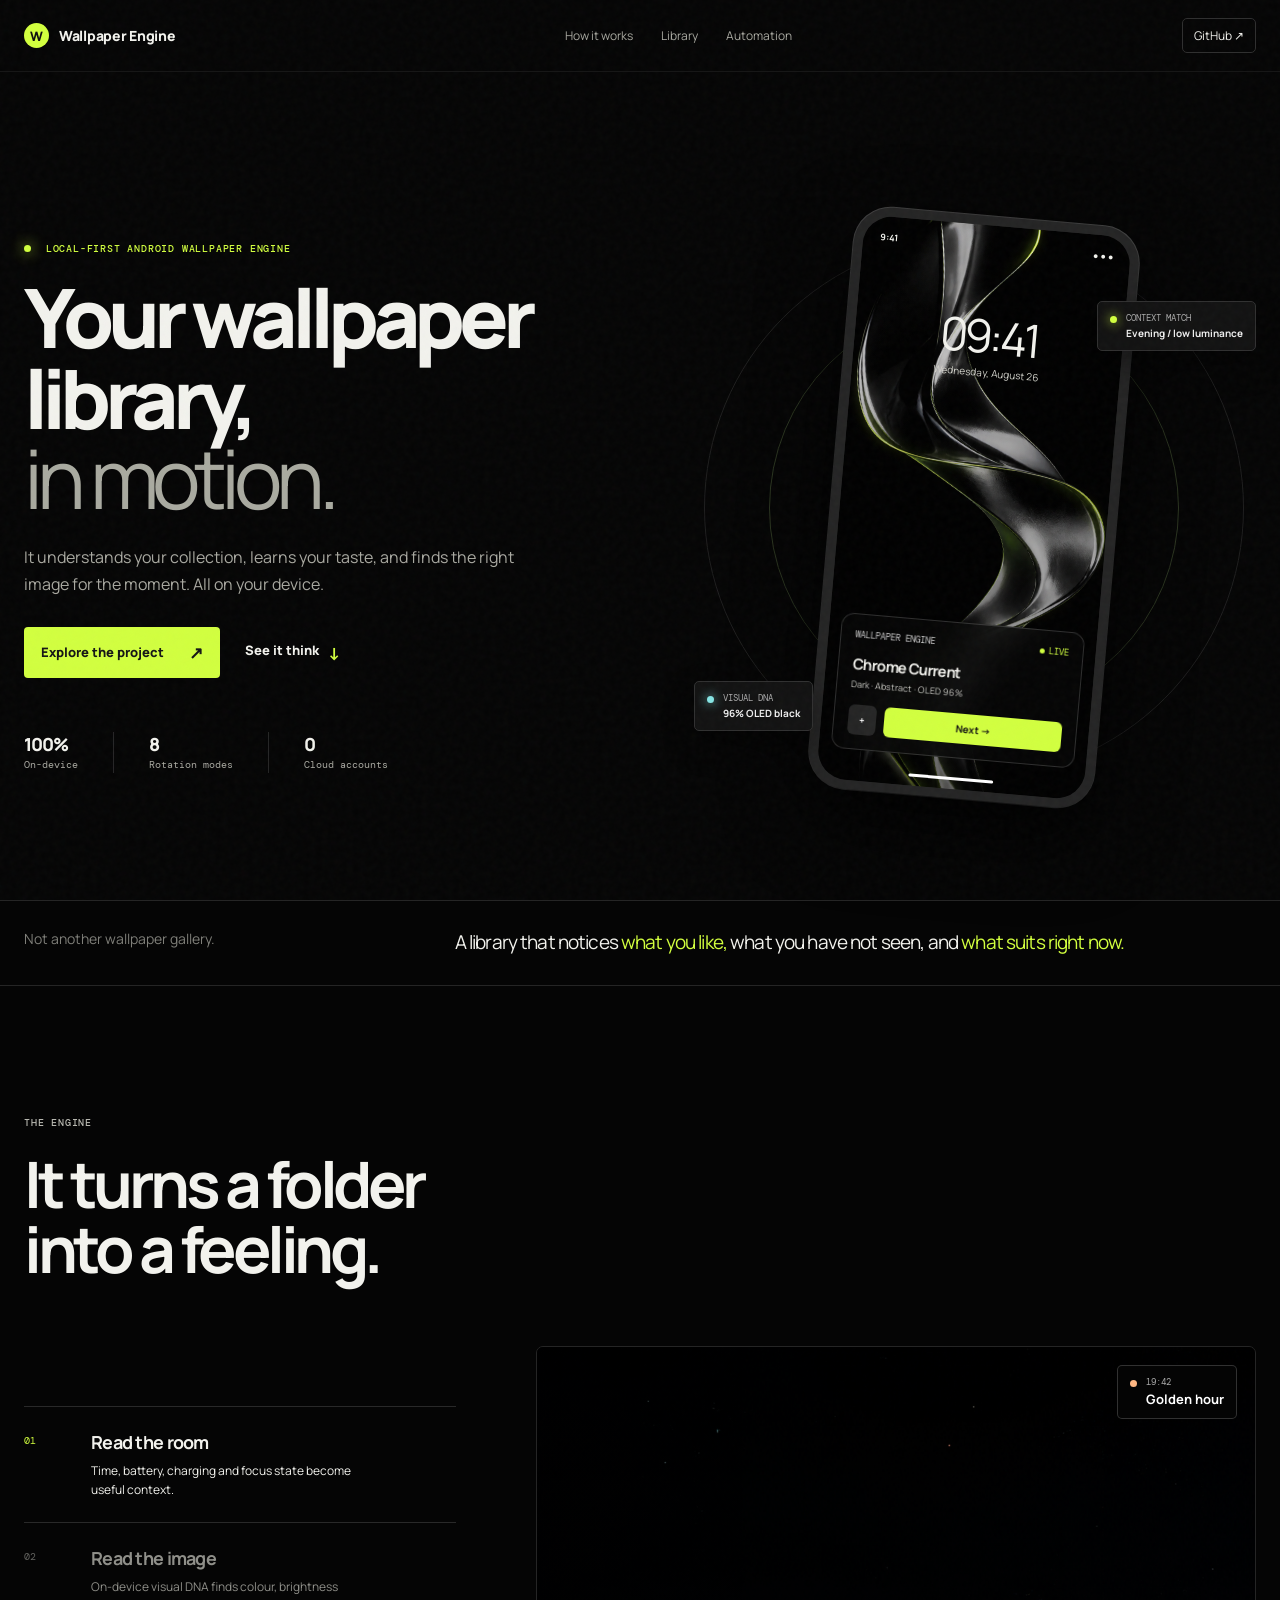
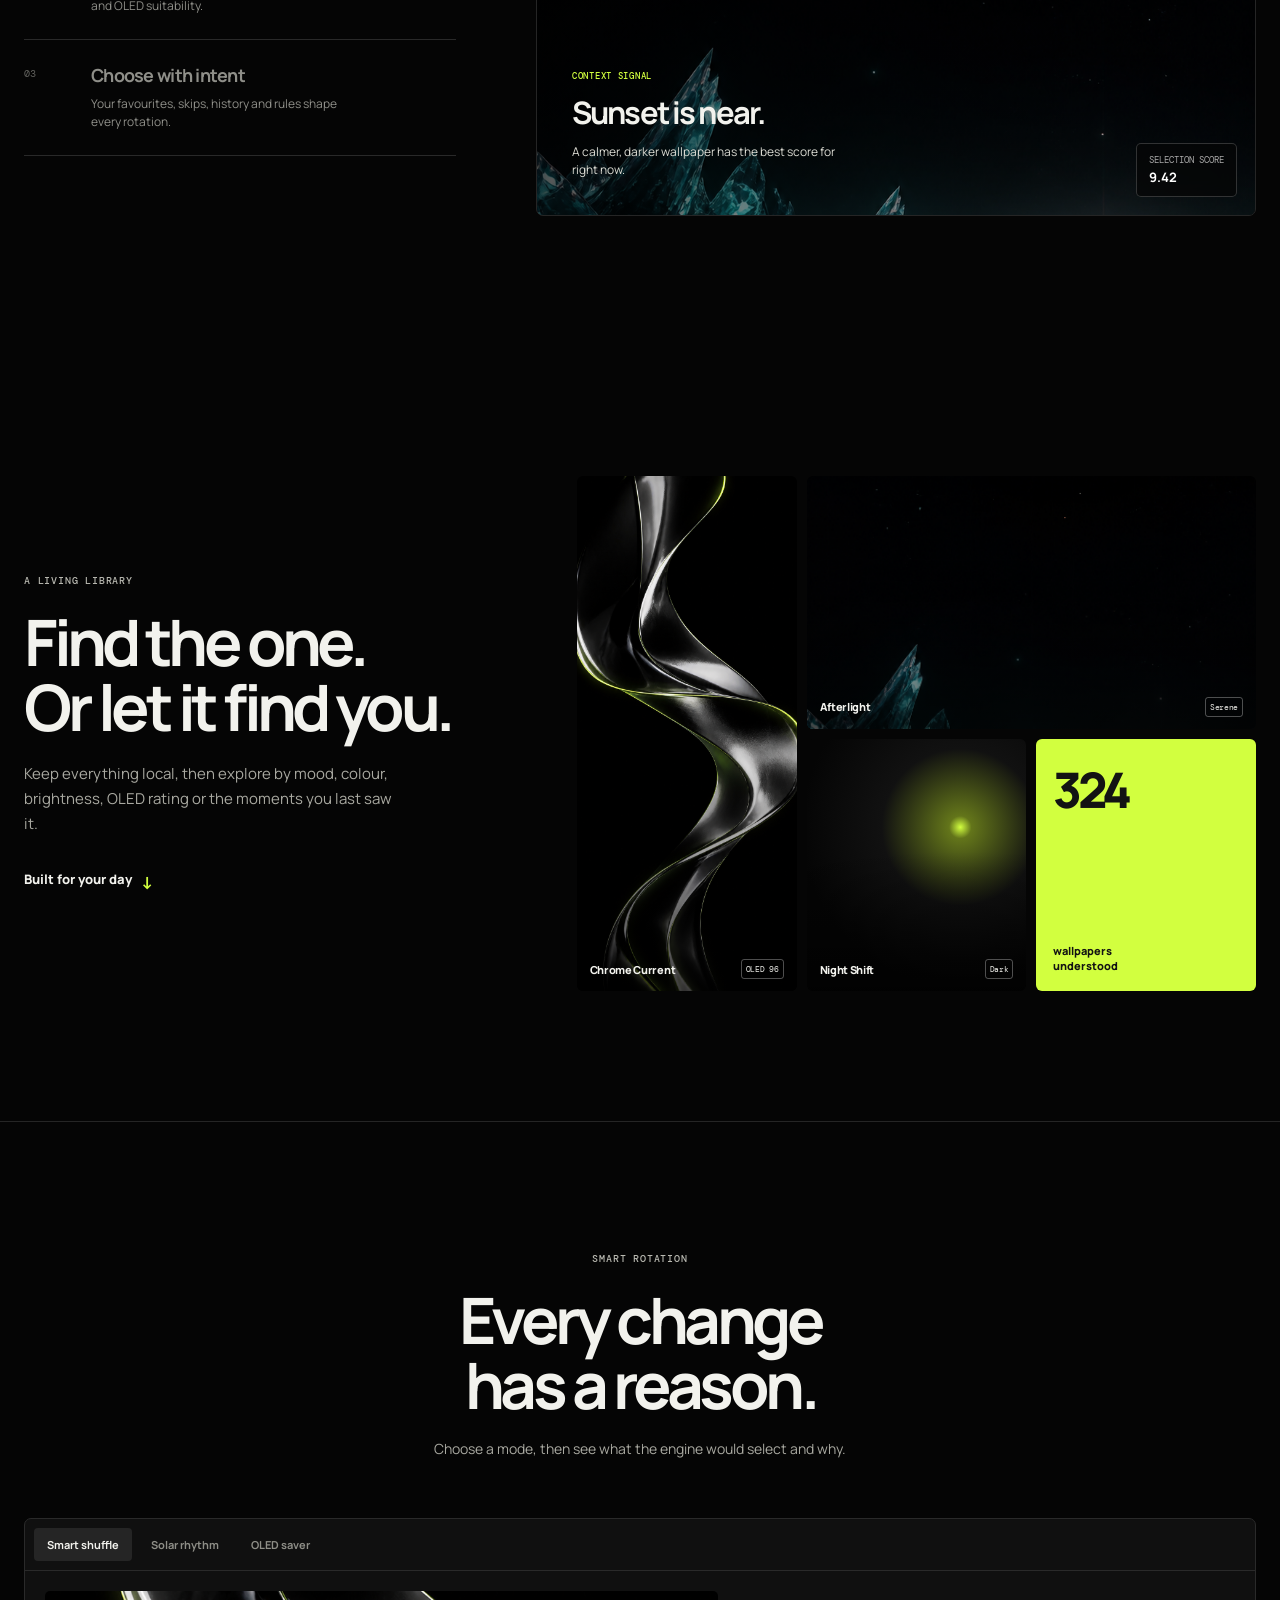
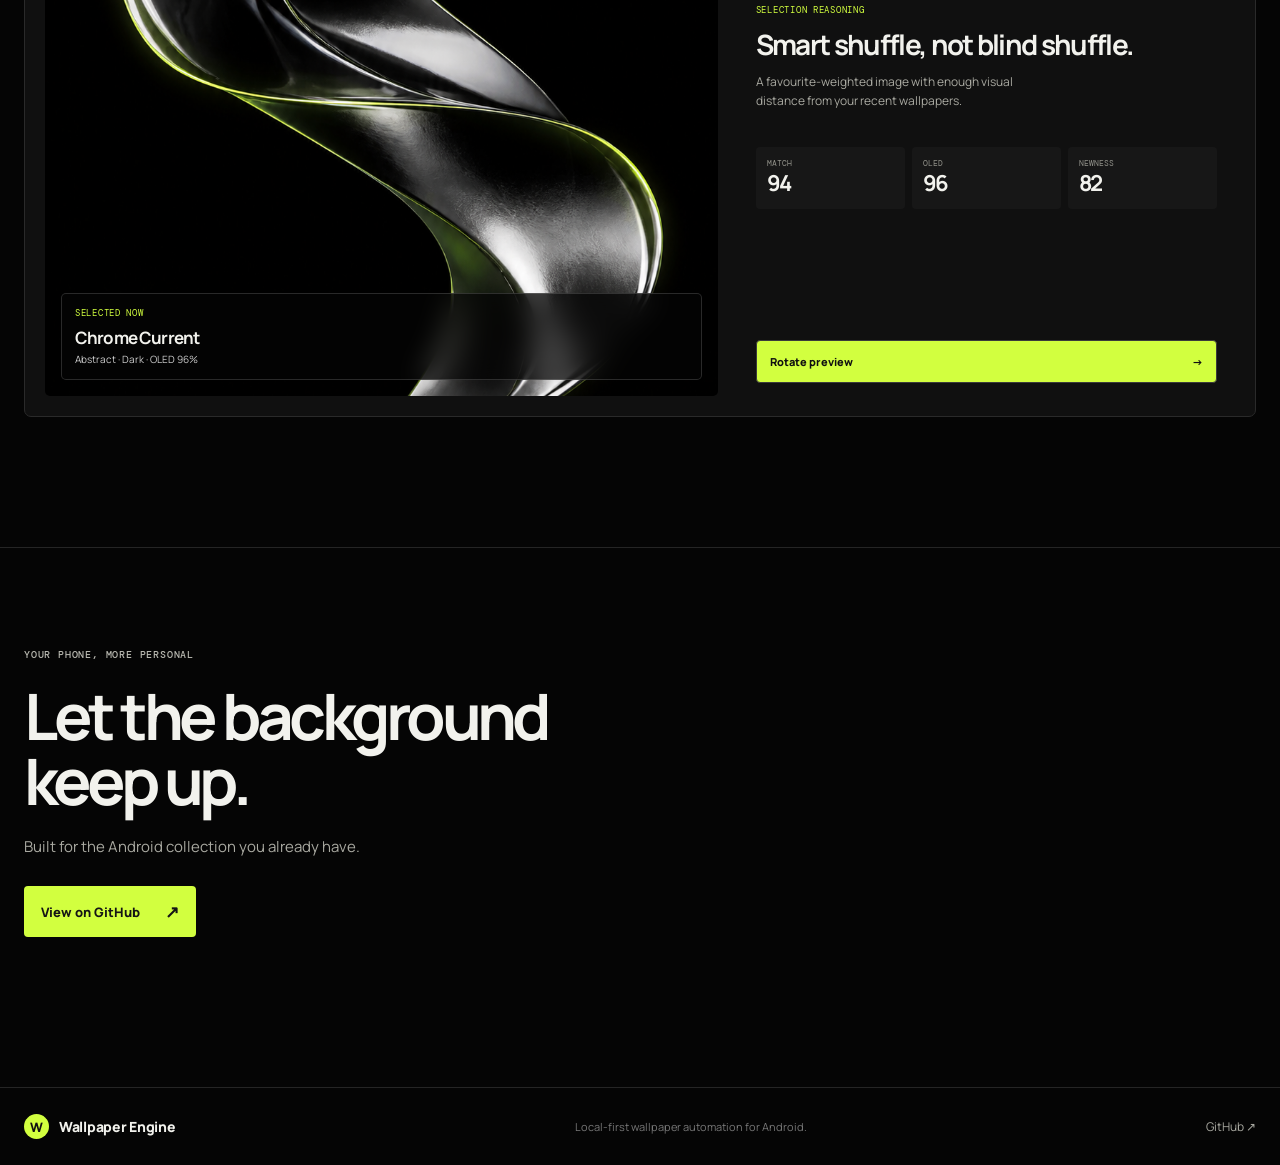
==== commit 1061bd28: "feat(website): redesign product landing page" ====
--- a/docs/index.html
+++ b/docs/index.html
@@ -1,782 +1,44 @@
-<!DOCTYPE html>
+<!doctype html>
 <html lang="en">
 <head>
-    <meta charset="UTF-8">
-    <meta name="viewport" content="width=device-width, initial-scale=1.0">
-    <title>Wallpaper Engine ✦ Intelligent Android Wallpaper Automation</title>
-    <meta name="description" content="A smart, local-first wallpaper automation engine for Android. Your wallpaper library, finally alive.">
-    <link rel="stylesheet" href="styles.css">
-    <link rel="preconnect" href="https://fonts.googleapis.com">
-    <link rel="preconnect" href="https://fonts.gstatic.com" crossorigin>
-    <link href="https://fonts.googleapis.com/css2?family=Plus+Jakarta+Sans:wght@300;400;500;600;700;800;900&family=JetBrains+Mono:wght@400;500;700&display=swap" rel="stylesheet">
+  <meta charset="UTF-8">
+  <meta name="viewport" content="width=device-width, initial-scale=1.0">
+  <meta name="theme-color" content="#050505">
+  <meta name="description" content="Wallpaper Engine is a local-first Android wallpaper library that learns what looks right, then changes it at the right moment.">
+  <title>Wallpaper Engine | Your library, in motion</title>
+  <link rel="preconnect" href="https://fonts.googleapis.com">
+  <link rel="preconnect" href="https://fonts.gstatic.com" crossorigin>
+  <link href="https://fonts.googleapis.com/css2?family=DM+Mono:wght@400;500&family=Manrope:wght@400;500;600;700;800&display=swap" rel="stylesheet">
+  <link rel="stylesheet" href="styles.css">
 </head>
 <body>
-    <!-- Live AGSL-Style Background Shader Canvas -->
-    <canvas id="bg-canvas"></canvas>
-    <div class="ambient-glow glow-1"></div>
-    <div class="ambient-glow glow-2"></div>
-    <div class="grid-overlay"></div>
-
-    <!-- Navigation Header -->
-    <header class="navbar" id="navbar">
-        <div class="nav-container">
-            <a href="#" class="brand">
-                <div class="brand-logo-wrap">
-                    <span class="brand-icon">✦</span>
-                </div>
-                <div class="brand-name-group">
-                    <span class="brand-text">WALLPAPER <span class="accent-text">ENGINE</span></span>
-                    <span class="badge-pill">v1.0 ANDROID</span>
-                </div>
-            </a>
-            <nav class="nav-links">
-                <a href="#concept">Pipeline</a>
-                <a href="#simulator">Smart Rotation</a>
-                <a href="#dna">Wallpaper DNA</a>
-                <a href="#screens">UI Gallery</a>
-                <a href="#ecosystem">Ecosystem</a>
-                <a href="#features">Features</a>
-                <a href="#tech">Architecture</a>
-            </nav>
-            <div class="nav-actions">
-                <a href="https://github.com/akshar2324/Wallpaper_Engine" target="_blank" class="btn btn-nav">
-                    <svg width="16" height="16" viewBox="0 0 24 24" fill="currentColor">
-                        <path d="M12 0C5.37 0 0 5.37 0 12c0 5.31 3.435 9.795 8.205 11.385.6.105.825-.255.825-.57 0-.285-.015-1.23-.015-2.235-3.015.555-3.795-.735-4.035-1.41-.135-.345-.72-1.41-1.23-1.695-.42-.225-1.02-.78-.015-.795.945-.015 1.62.87 1.845 1.23 1.08 1.815 2.805 1.305 3.495.99.105-.78.42-1.305.765-1.605-2.67-.3-5.46-1.335-5.46-5.925 0-1.305.465-2.385 1.23-3.225-.12-.3-.54-1.53.12-3.18 0 0 1.005-.315 3.3 1.23.96-.27 1.98-.405 3-.405s2.04.135 3 .405c2.295-1.56 3.3-1.23 3.3-1.23.66 1.65.24 2.88.12 3.18.765.84 1.23 1.905 1.23 3.225 0 4.605-2.805 5.625-5.475 5.925.435.375.81 1.095.81 2.22 0 1.605-.015 2.895-.015 3.3 0 .315.225.69.825.57A12.02 12.02 0 0024 12c0-6.63-5.37-12-12-12z"/>
-                    </svg>
-                    <span>GitHub</span>
-                </a>
-            </div>
-        </div>
-    </header>
-
-    <main>
-        <!-- Hero Section -->
-        <section class="hero-section">
-            <div class="hero-container">
-                <div class="hero-text-col">
-                    <div class="hero-pill">
-                        <span class="pulse-dot"></span>
-                        LOCAL-FIRST INTELLIGENT AUTOMATION
-                    </div>
-                    <h1 class="hero-title">
-                        Wallpaper Engine
-                    </h1>
-                    <h2 class="hero-subheadline">
-                        A smart, local-first wallpaper automation engine for Android.
-                    </h2>
-                    <p class="hero-tagline">
-                        Your wallpaper library, <span class="gradient-text">finally alive.</span>
-                    </p>
-                    <p class="hero-desc">
-                        Stop suffering from static galleries and blind random shuffle. Wallpaper Engine extracts on-device visual DNA, learns your aesthetic taste, and rotates the perfect wallpaper matching solar time, battery level, charging state, and repetition history.
-                    </p>
-
-                    <div class="hero-cta-group">
-                        <a href="https://github.com/akshar2324/Wallpaper_Engine" target="_blank" class="btn btn-primary btn-glow">
-                            <svg width="18" height="18" viewBox="0 0 24 24" fill="currentColor">
-                                <path d="M12 0C5.37 0 0 5.37 0 12c0 5.31 3.435 9.795 8.205 11.385.6.105.825-.255.825-.57 0-.285-.015-1.23-.015-2.235-3.015.555-3.795-.735-4.035-1.41-.135-.345-.72-1.41-1.23-1.695-.42-.225-1.02-.78-.015-.795.945-.015 1.62.87 1.845 1.23 1.08 1.815 2.805 1.305 3.495.99.105-.78.42-1.305.765-1.605-2.67-.3-5.46-1.335-5.46-5.925 0-1.305.465-2.385 1.23-3.225-.12-.3-.54-1.53.12-3.18 0 0 1.005-.315 3.3 1.23.96-.27 1.98-.405 3-.405s2.04.135 3 .405c2.295-1.56 3.3-1.23 3.3-1.23.66 1.65.24 2.88.12 3.18.765.84 1.23 1.905 1.23 3.225 0 4.605-2.805 5.625-5.475 5.925.435.375.81 1.095.81 2.22 0 1.605-.015 2.895-.015 3.3 0 .315.225.69.825.57A12.02 12.02 0 0024 12c0-6.63-5.37-12-12-12z"/>
-                            </svg>
-                            <span>View on GitHub</span>
-                            <span class="btn-arrow">→</span>
-                        </a>
-                        <a href="#simulator" class="btn btn-secondary">
-                            <span>Interactive Simulator</span>
-                        </a>
-                    </div>
-
-                    <div class="hero-metric-row">
-                        <div class="metric-item">
-                            <span class="metric-val">100%</span>
-                            <span class="metric-lbl">Local & Private</span>
-                        </div>
-                        <div class="metric-divider"></div>
-                        <div class="metric-item">
-                            <span class="metric-val">8 Modes</span>
-                            <span class="metric-lbl">Smart Strategies</span>
-                        </div>
-                        <div class="metric-divider"></div>
-                        <div class="metric-item">
-                            <span class="metric-val">&lt; 8ms</span>
-                            <span class="metric-lbl">DNA Analysis</span>
-                        </div>
-                    </div>
-                </div>
-
-                <!-- Cinematic 3D Floating Android Phone Mockup -->
-                <div class="hero-mockup-col">
-                    <div class="phone-stage">
-                        <div class="phone-frame" id="hero-phone">
-                            <div class="phone-camera-island">
-                                <div class="camera-lens"></div>
-                            </div>
-                            <div class="phone-status-bar">
-                                <span class="status-time">21:30</span>
-                                <div class="status-icons">
-                                    <span>5G</span>
-                                    <span>✦</span>
-                                    <span>100%</span>
-                                </div>
-                            </div>
-
-                            <div class="phone-screen" id="hero-screen">
-                                <!-- Dynamic Live Wallpaper Layer -->
-                                <div class="screen-wallpaper" id="screen-wallpaper-bg"></div>
-                                <div class="screen-overlay-scrim"></div>
-
-                                <!-- Screen Content -->
-                                <div class="screen-content">
-                                    <div class="screen-header-clock">
-                                        <div class="screen-time" id="screen-clock-time">21:30</div>
-                                        <div class="screen-date" id="screen-clock-date">Wednesday, Aug 26</div>
-                                    </div>
-
-                                    <!-- Live Interactive AppWidget Preview -->
-                                    <div class="screen-widget-glass">
-                                        <div class="widget-head">
-                                            <span class="widget-brand">WALLPAPER ENGINE ✦</span>
-                                            <span class="widget-badge" id="widget-strategy-badge">SMART SHUFFLE</span>
-                                        </div>
-                                        <div class="widget-title-text" id="hero-wall-title">Neon Cyber Skyline</div>
-                                        <div class="widget-meta-text" id="hero-wall-sub">Cyberpunk • Energetic • OLED 84%</div>
-                                        
-                                        <div class="widget-action-bar">
-                                            <div class="widget-action-btn" id="hero-widget-star">★ STARRED</div>
-                                            <div class="widget-action-btn accent" id="hero-widget-next">NEXT ❯</div>
-                                        </div>
-                                    </div>
-                                </div>
-
-                                <!-- Android Navigation Bar Pill -->
-                                <div class="phone-nav-bar"></div>
-                            </div>
-                            <div class="phone-glass-glare"></div>
-                        </div>
-
-                        <!-- Floating Live DNA Indicator Cards -->
-                        <div class="floating-dna-badge badge-top-right">
-                            <div class="dna-dot violet"></div>
-                            <div class="dna-badge-text">
-                                <span class="badge-sub">SOLAR PROFILE</span>
-                                <span class="badge-val">Golden Hour 19:42</span>
-                            </div>
-                        </div>
-
-                        <div class="floating-dna-badge badge-bottom-left">
-                            <div class="dna-dot emerald"></div>
-                            <div class="dna-badge-text">
-                                <span class="badge-sub">OLED BLACK FLOOR</span>
-                                <span class="badge-val">#000000 (88% Crushed)</span>
-                            </div>
-                        </div>
-                    </div>
-                </div>
-            </div>
-        </section>
-
-        <!-- Problem Section: The Passive Wallpaper Crisis -->
-        <section class="problem-section">
-            <div class="container">
-                <div class="section-center-head">
-                    <div class="section-badge">THE PASSIVE DILEMMA</div>
-                    <h2 class="section-title">Your wallpapers deserve <span class="gradient-red">more than dumb shuffle.</span></h2>
-                    <p class="section-sub">Traditional wallpaper apps leave your collection passive, repetitive, and disconnected from your device context.</p>
-                </div>
-
-                <div class="problem-cards-grid">
-                    <div class="glass-card problem-card">
-                        <div class="problem-icon red">
-                            <svg width="24" height="24" viewBox="0 0 24 24" fill="none" stroke="currentColor" stroke-width="2">
-                                <circle cx="12" cy="12" r="10"></circle>
-                                <line x1="15" y1="9" x2="9" y2="15"></line>
-                                <line x1="9" y1="9" x2="15" y2="15"></line>
-                            </svg>
-                        </div>
-                        <h3>Dumb Random Rotation</h3>
-                        <p>Standard randomizers blind you with 100% white backgrounds at 2 AM or drain your battery during OLED power saving mode.</p>
-                    </div>
-
-                    <div class="glass-card problem-card">
-                        <div class="problem-icon red">
-                            <svg width="24" height="24" viewBox="0 0 24 24" fill="none" stroke="currentColor" stroke-width="2">
-                                <path d="M21 16V8a2 2 0 0 0-1-1.73l-7-4a2 2 0 0 0-2 0l-7 4A2 2 0 0 0 3 8v8a2 2 0 0 0 1 1.73l7 4a2 2 0 0 0 2 0l7-4A2 2 0 0 0 21 16z"></path>
-                                <polyline points="3.27 6.96 12 12.01 20.73 6.96"></polyline>
-                                <line x1="12" y1="22.08" x2="12" y2="12"></line>
-                            </svg>
-                        </div>
-                        <h3>Forgotten Libraries</h3>
-                        <p>You collect hundreds of high-res artworks, but end up seeing the same few repeated over and over while 90% of your library sits dormant.</p>
-                    </div>
-
-                    <div class="glass-card problem-card">
-                        <div class="problem-icon red">
-                            <svg width="24" height="24" viewBox="0 0 24 24" fill="none" stroke="currentColor" stroke-width="2">
-                                <path d="M12 22s8-4 8-10V5l-8-3-8 3v7c0 6 8 10 8 10z"></path>
-                                <line x1="12" y1="8" x2="12" y2="12"></line>
-                                <line x1="12" y1="16" x2="12.01" y2="16"></line>
-                            </svg>
-                        </div>
-                        <h3>Cloud Bloat & Telemetry</h3>
-                        <p>Most wallpaper apps require cloud accounts, track personal preferences, and bombard you with intrusive ads just to set a wallpaper.</p>
-                    </div>
-                </div>
-            </div>
-        </section>
-
-        <!-- Core Concept Pipeline -->
-        <section id="concept" class="concept-section">
-            <div class="container">
-                <div class="section-center-head">
-                    <div class="section-badge">CORE PRODUCT IDEA</div>
-                    <h2 class="section-title">The 6-Step Engine Pipeline</h2>
-                    <p class="section-sub">A closed-loop on-device intelligence architecture turning raw images into responsive living wallpapers.</p>
-                </div>
-
-                <div class="pipeline-flow-wrapper">
-                    <div class="pipeline-cards-row">
-                        <!-- Step 1: Import -->
-                        <div class="glass-card pipeline-card active" data-step="1">
-                            <div class="pipeline-num">01</div>
-                            <div class="pipeline-icon">📥</div>
-                            <h3>Import</h3>
-                            <p>Bring in any local directory, content URI, or curated pack with zero cloud lock-in.</p>
-                            <div class="pipeline-tag">Zero Telemetry</div>
-                        </div>
-
-                        <!-- Step 2: Understand -->
-                        <div class="glass-card pipeline-card" data-step="2">
-                            <div class="pipeline-num">02</div>
-                            <div class="pipeline-icon">🧬</div>
-                            <h3>Understand</h3>
-                            <p>Extracts dominant/secondary colors, luminance, OLED purity %, and style/mood tags in &lt;8ms.</p>
-                            <div class="pipeline-tag">Visual DNA</div>
-                        </div>
-
-                        <!-- Step 3: Organize -->
-                        <div class="glass-card pipeline-card" data-step="3">
-                            <div class="pipeline-num">03</div>
-                            <div class="pipeline-icon">🗂️</div>
-                            <h3>Organize</h3>
-                            <p>Dynamic smart filters, 64-bit DCT perceptual hash duplicate clustering, and multi-tag search.</p>
-                            <div class="pipeline-tag">Smart Collections</div>
-                        </div>
-
-                        <!-- Step 4: Learn -->
-                        <div class="glass-card pipeline-card" data-step="4">
-                            <div class="pipeline-num">04</div>
-                            <div class="pipeline-icon">🧠</div>
-                            <h3>Learn</h3>
-                            <p>Tracks favorites, explicit skips, view time decay curves, and 5-star rating weights over time.</p>
-                            <div class="pipeline-tag">Taste Profile</div>
-                        </div>
-
-                        <!-- Step 5: Select -->
-                        <div class="glass-card pipeline-card" data-step="5">
-                            <div class="pipeline-num">05</div>
-                            <div class="pipeline-icon">🎯</div>
-                            <h3>Select</h3>
-                            <p>Calculates dynamic SQLite scoring query combining favorites, ratings, and anti-repetition variety.</p>
-                            <div class="pipeline-tag">8 Strategies</div>
-                        </div>
-
-                        <!-- Step 6: Adapt -->
-                        <div class="glass-card pipeline-card" data-step="6">
-                            <div class="pipeline-num">06</div>
-                            <div class="pipeline-icon">⚡</div>
-                            <h3>Adapt</h3>
-                            <p>Automates shifts on NOAA sunrise/sunset, battery saver trigger, AC charging, and DND states.</p>
-                            <div class="pipeline-tag">Context-Aware</div>
-                        </div>
-                    </div>
-                </div>
-            </div>
-        </section>
-
-        <!-- Interactive Smart Rotation Simulator -->
-        <section id="simulator" class="simulator-section">
-            <div class="container">
-                <div class="section-center-head">
-                    <div class="section-badge">INTERACTIVE DEMO</div>
-                    <h2 class="section-title">Test the Smart Rotation Engine</h2>
-                    <p class="section-sub">Switch strategies in real time to see how Wallpaper Engine scores wallpapers and computes selection reasons.</p>
-                </div>
-
-                <div class="simulator-console glass-card">
-                    <!-- Controls Bar -->
-                    <div class="sim-header">
-                        <span class="sim-header-label">ACTIVE ROTATION STRATEGY:</span>
-                        <div class="strategy-selector-row" id="strategy-chips">
-                            <button class="strat-btn active" data-strat="SMART_SHUFFLE">
-                                <span class="strat-icon">✦</span> Smart Shuffle
-                            </button>
-                            <button class="strat-btn" data-strat="TIME_OF_DAY">
-                                <span class="strat-icon">☀️</span> Solar Time of Day
-                            </button>
-                            <button class="strat-btn" data-strat="BATTERY_SAVER">
-                                <span class="strat-icon">🔋</span> OLED Battery Saver
-                            </button>
-                            <button class="strat-btn" data-strat="VARIETY">
-                                <span class="strat-icon">🎨</span> Variety Mode
-                            </button>
-                            <button class="strat-btn" data-strat="WEIGHTED_FAVORITES">
-                                <span class="strat-icon">⭐</span> Weighted Favorites
-                            </button>
-                            <button class="strat-btn" data-strat="NEVER_REPEAT">
-                                <span class="strat-icon">🔄</span> Never Repeat
-                            </button>
-                        </div>
-                    </div>
-
-                    <!-- Simulator Stage -->
-                    <div class="sim-body-grid">
-                        <!-- Live Wallpaper Preview Card -->
-                        <div class="sim-card-col">
-                            <div class="sim-wallpaper-frame" id="sim-wall-card">
-                                <div class="sim-wall-visual" id="sim-img-bg"></div>
-                                <div class="sim-wall-scrim">
-                                    <div class="sim-wall-name" id="sim-title">Cyberpunk Obsidian Grid</div>
-                                    <div class="sim-wall-tags" id="sim-tags">Cyberpunk • Energetic • 4.9★</div>
-                                </div>
-                            </div>
-                        </div>
-
-                        <!-- Live Engine Audit Log -->
-                        <div class="sim-log-col">
-                            <div class="audit-log-box">
-                                <div class="audit-log-head">
-                                    <div class="log-indicator">
-                                        <span class="log-dot"></span>
-                                        <span>ENGINE VERIFIED AUDIT LOG</span>
-                                    </div>
-                                    <span class="log-timestamp" id="sim-timestamp">0.008s</span>
-                                </div>
-
-                                <div class="audit-explanation" id="sim-reason">
-                                    "Score 9.12: High favorite weighting (+3.0), non-repeated color hash, optimal evening luminance matched."
-                                </div>
-
-                                <div class="audit-metric-pills">
-                                    <div class="log-pill">
-                                        <span class="lbl">Luminance</span>
-                                        <strong class="val" id="sim-lum">0.19</strong>
-                                    </div>
-                                    <div class="log-pill">
-                                        <span class="lbl">OLED Black Floor</span>
-                                        <strong class="val cyan" id="sim-oled">84%</strong>
-                                    </div>
-                                    <div class="log-pill">
-                                        <span class="lbl">Taste Rating</span>
-                                        <strong class="val gold" id="sim-rate">4.9★</strong>
-                                    </div>
-                                    <div class="log-pill">
-                                        <span class="lbl">Priority</span>
-                                        <strong class="val violet" id="sim-prio">CRITICAL</strong>
-                                    </div>
-                                </div>
-
-                                <div class="audit-actions">
-                                    <button class="btn btn-primary" id="btn-sim-rotate">
-                                        <span>Trigger Next Wallpaper Rotation</span>
-                                        <span class="btn-rotate-icon">↻</span>
-                                    </button>
-                                </div>
-                            </div>
-                        </div>
-                    </div>
-                </div>
-            </div>
-        </section>
-
-        <!-- Wallpaper DNA & On-Device AI -->
-        <section id="dna" class="dna-section">
-            <div class="container">
-                <div class="section-center-head">
-                    <div class="section-badge">ON-DEVICE VISUAL INTELLIGENCE</div>
-                    <h2 class="section-title">Deep Wallpaper DNA Extraction</h2>
-                    <p class="section-sub">Every imported wallpaper is analyzed locally with low-RAM downsampled histograms in &lt;8ms.</p>
-                </div>
-
-                <div class="dna-grid-layout">
-                    <!-- Left Interactive DNA Card -->
-                    <div class="glass-card dna-inspector-card">
-                        <div class="dna-inspector-header">
-                            <div class="dna-avatar-thumb"></div>
-                            <div class="dna-thumb-info">
-                                <h3>Obsidian Twilight Nebula</h3>
-                                <span>3840 × 2160 • 4.2 MB • JPEG</span>
-                            </div>
-                            <span class="dna-chip-badge">ANALYZED</span>
-                        </div>
-
-                        <div class="dna-metric-bars">
-                            <div class="metric-bar-group">
-                                <div class="bar-label-row">
-                                    <span>Luminance Brightness</span>
-                                    <strong>0.18 (Dark Optimal)</strong>
-                                </div>
-                                <div class="bar-track">
-                                    <div class="bar-fill" style="width: 18%;"></div>
-                                </div>
-                            </div>
-
-                            <div class="metric-bar-group">
-                                <div class="bar-label-row">
-                                    <span>OLED Black Purity (#000000)</span>
-                                    <strong class="cyan">88% True Black</strong>
-                                </div>
-                                <div class="bar-track">
-                                    <div class="bar-fill cyan" style="width: 88%;"></div>
-                                </div>
-                            </div>
-
-                            <div class="metric-bar-group">
-                                <div class="bar-label-row">
-                                    <span>User Taste Affinity</span>
-                                    <strong class="violet">94% Favorite Match</strong>
-                                </div>
-                                <div class="bar-track">
-                                    <div class="bar-fill violet" style="width: 94%;"></div>
-                                </div>
-                            </div>
-                        </div>
-
-                        <div class="dna-swatches-section">
-                            <span class="swatch-title">DOMINANT & SECONDARY COLORS:</span>
-                            <div class="swatches-row">
-                                <div class="color-swatch-box" style="background: #0B0A14;">
-                                    <span>#0B0A14</span>
-                                </div>
-                                <div class="color-swatch-box" style="background: #7C3AED;">
-                                    <span>#7C3AED</span>
-                                </div>
-                                <div class="color-swatch-box" style="background: #06B6D4;">
-                                    <span>#06B6D4</span>
-                                </div>
-                            </div>
-                        </div>
-
-                        <div class="dna-tags-section">
-                            <span class="swatch-title">INFERRED STYLE & MOOD TAGS:</span>
-                            <div class="dna-tags-list">
-                                <span class="tag-pill">Cyberpunk</span>
-                                <span class="tag-pill">Sci-Fi</span>
-                                <span class="tag-pill">Mysterious</span>
-                                <span class="tag-pill">Ethereal</span>
-                                <span class="tag-pill">OLED Pure</span>
-                            </div>
-                        </div>
-                    </div>
-
-                    <!-- Right DNA Feature Highlights -->
-                    <div class="dna-features-column">
-                        <div class="glass-card dna-info-tile">
-                            <div class="tile-icon violet">🎨</div>
-                            <div>
-                                <h4>Downsampled Color Quantization</h4>
-                                <p>Analyzes 64×64 downsampled byte streams using 5-bit color quantization to extract dominant chromatic palettes in milliseconds.</p>
-                            </div>
-                        </div>
-
-                        <div class="glass-card dna-info-tile">
-                            <div class="tile-icon emerald">⚡</div>
-                            <div>
-                                <h4>OLED Black Floor Crusher</h4>
-                                <p>Maps near-black shadow gradients directly to pure <span class="code">#000000</span>, turning off display pixels and extending battery life on AMOLED screens.</p>
-                            </div>
-                        </div>
-
-                        <div class="glass-card dna-info-tile">
-                            <div class="tile-icon cyan">🔍</div>
-                            <div>
-                                <h4>64-bit DCT Perceptual Hashing</h4>
-                                <p>Identifies exact and visually similar duplicates with scale and compression invariance, grouping duplicate clusters effortlessly.</p>
-                            </div>
-                        </div>
-
-                        <div class="glass-card dna-info-tile">
-                            <div class="tile-icon magenta">🧠</div>
-                            <div>
-                                <h4>AI Style & Mood Classifier</h4>
-                                <p>Calculates edge density, saturation, and contrast ratios to classify wallpapers into genres with structured tag recommendations.</p>
-                            </div>
-                        </div>
-                    </div>
-                </div>
-            </div>
-        </section>
-
-        <!-- UI Preview Gallery Carousel (Interactive App Screens) -->
-        <section id="screens" class="screens-section">
-            <div class="container">
-                <div class="section-center-head">
-                    <div class="section-badge">INTERACTIVE UI PREVIEWS</div>
-                    <h2 class="section-title">Designed for Modern Android</h2>
-                    <p class="section-sub">Explore the actual high-fidelity user interface crafted with Jetpack Compose and Material 3.</p>
-
-                    <!-- Screen Switcher Tabs -->
-                    <div class="screen-tab-bar" id="screen-tabs">
-                        <button class="screen-tab active" data-screen="HOME">Home Dashboard</button>
-                        <button class="screen-tab" data-screen="LIBRARY">Library & Filters</button>
-                        <button class="screen-tab" data-screen="DNA">DNA Detail Card</button>
-                        <button class="screen-tab" data-screen="SCHEDULES">Schedules & Solar</button>
-                        <button class="screen-tab" data-screen="EDITOR">On-Device Editor</button>
-                        <button class="screen-tab" data-screen="ANALYTICS">Health & Analytics</button>
-                    </div>
-                </div>
-
-                <!-- Showcase Phone Frame -->
-                <div class="screens-stage">
-                    <div class="showcase-phone-mockup">
-                        <div class="mockup-bezel">
-                            <div class="mockup-screen-canvas" id="mockup-screen-canvas">
-                                <!-- Dynamic Mockup Screen Content -->
-                                <div class="mock-screen-view" id="mock-view-home">
-                                    <div class="mock-top-bar">
-                                        <span class="mock-app-title">WALLPAPER ENGINE</span>
-                                        <span class="mock-status-pill">✦ ACTIVE</span>
-                                    </div>
-                                    <div class="mock-hero-preview">
-                                        <div class="mock-hero-img"></div>
-                                        <div class="mock-hero-overlay">
-                                            <div class="mock-wall-title">Neon Cyber City 2077</div>
-                                            <div class="mock-wall-meta">Applied • 4.9★ • Smart Shuffle</div>
-                                        </div>
-                                    </div>
-                                    <div class="mock-section-label">QUICK ROTATION MODES</div>
-                                    <div class="mock-grid-modes">
-                                        <div class="mock-mode-chip active">✦ Smart Shuffle</div>
-                                        <div class="mock-mode-chip">☀️ Solar Dawn</div>
-                                        <div class="mock-mode-chip">🔋 OLED Saver</div>
-                                        <div class="mock-mode-chip">🎨 Variety</div>
-                                    </div>
-                                    <div class="mock-action-btn">ROTATE NOW ❯</div>
-                                </div>
-                            </div>
-                        </div>
-                    </div>
-                </div>
-            </div>
-        </section>
-
-        <!-- Android Ecosystem Section (Visual Mockups) -->
-        <section id="ecosystem" class="ecosystem-section">
-            <div class="container">
-                <div class="section-center-head">
-                    <div class="section-badge">SYSTEM INTEGRATIONS</div>
-                    <h2 class="section-title">Deep Android Ecosystem Interop</h2>
-                    <p class="section-sub">Controlled directly from your home screen, notification shade, and quick settings.</p>
-                </div>
-
-                <div class="ecosystem-visual-grid">
-                    <!-- Widget Preview Card -->
-                    <div class="glass-card eco-mock-card">
-                        <div class="eco-mock-badge">HOME SCREEN WIDGET</div>
-                        <h3>Interactive AppWidget</h3>
-                        <p>Change wallpapers and star favorites directly from your launcher without opening the application.</p>
-                        
-                        <div class="sim-widget-preview-box">
-                            <div class="widget-head-row">
-                                <span>WALLPAPER ENGINE ✦</span>
-                                <span class="widget-live-tag">ACTIVE</span>
-                            </div>
-                            <div class="widget-title-preview">Obsidian Cyber Nexus</div>
-                            <div class="widget-sub-preview">Cyberpunk • Vibrant • Solar Matched</div>
-                            <div class="widget-btn-group">
-                                <div class="widget-mini-btn">★ STAR</div>
-                                <div class="widget-mini-btn accent">NEXT ❯</div>
-                            </div>
-                        </div>
-                    </div>
-
-                    <!-- Quick Settings Tile Card -->
-                    <div class="glass-card eco-mock-card">
-                        <div class="eco-mock-badge">QUICK SETTINGS</div>
-                        <h3>Notification Shade Tile</h3>
-                        <p>Access single-tap wallpaper rotation from anywhere in the OS via Android's Quick Settings tile.</p>
-                        
-                        <div class="qs-tile-preview-box">
-                            <div class="qs-tile-circle active">
-                                <span>✦</span>
-                            </div>
-                            <div class="qs-tile-text">
-                                <strong>Next Wallpaper</strong>
-                                <span>Tap to rotate</span>
-                            </div>
-                        </div>
-                    </div>
-
-                    <!-- Action Notification Card -->
-                    <div class="glass-card eco-mock-card">
-                        <div class="eco-mock-badge">ACTIONABLE NOTIFICATIONS</div>
-                        <h3>Rotation Controls</h3>
-                        <p>Interactive notification alerts featuring immediate Skip and Favorite broadcast intents.</p>
-                        
-                        <div class="notif-preview-box">
-                            <div class="notif-head">
-                                <span>Wallpaper Engine</span>
-                                <span>Just now</span>
-                            </div>
-                            <div class="notif-title">Wallpaper Applied: Ethereal Aurora</div>
-                            <div class="notif-body">Selected by NOAA Solar Dusk Profile</div>
-                            <div class="notif-chips-row">
-                                <div class="notif-chip">SKIP NEXT</div>
-                                <div class="notif-chip">★ FAVORITE</div>
-                            </div>
-                        </div>
-                    </div>
-                </div>
-            </div>
-        </section>
-
-        <!-- Powerhouse Features Grid -->
-        <section id="features" class="features-section">
-            <div class="container">
-                <div class="section-center-head">
-                    <div class="section-badge">FULL FEATURE SUITE</div>
-                    <h2 class="section-title">Engineered for Android Enthusiasts</h2>
-                    <p class="section-sub">Over 20+ dedicated capabilities designed around performance, privacy, and visual delight.</p>
-                </div>
-
-                <div class="features-mosaic-grid">
-                    <div class="glass-card feature-box">
-                        <div class="feature-box-icon">🌊</div>
-                        <h4>AGSL Live Shader Engine</h4>
-                        <p>GPU runtime shaders with interactive touch wave ripples and frame pacing for minimal battery drain.</p>
-                    </div>
-
-                    <div class="glass-card feature-box">
-                        <div class="feature-box-icon">☀️</div>
-                        <h4>NOAA Solar Calculator</h4>
-                        <p>Astronomical position formulas calculating Dawn, Sunrise, Solar Noon, Sunset, and Twilight.</p>
-                    </div>
-
-                    <div class="glass-card feature-box">
-                        <div class="feature-box-icon">🔋</div>
-                        <h4>Hardware Context Triggers</h4>
-                        <p>Broadcast receiver adapting wallpapers on Battery Saver, AC charger connect, and DND transitions.</p>
-                    </div>
-
-                    <div class="glass-card feature-box">
-                        <div class="feature-box-icon">🛠️</div>
-                        <h4>Library Health Wizard</h4>
-                        <p>Detects broken URIs, identifies low-res files, and purges stale wallpapers to reclaim storage.</p>
-                    </div>
-
-                    <div class="glass-card feature-box">
-                        <div class="feature-box-icon">📊</div>
-                        <h4>Usage Statistics Dashboard</h4>
-                        <p>Real-time analytics aggregating rotation triggers, OLED dark ratios, and top aesthetic styles.</p>
-                    </div>
-
-                    <div class="glass-card feature-box">
-                        <div class="feature-box-icon">📦</div>
-                        <h4>Portable JSON Backup/Restore</h4>
-                        <p>Zero-dependency library backup export and restore covering all relations, schedules, and preferences.</p>
-                    </div>
-
-                    <div class="glass-card feature-box">
-                        <div class="feature-box-icon">✂️</div>
-                        <h4>On-Device Image Editor</h4>
-                        <p>Non-destructive crop, contrast, brightness, saturation, vignette, and pure black floor crushing.</p>
-                    </div>
-
-                    <div class="glass-card feature-box">
-                        <div class="feature-box-icon">🌐</div>
-                        <h4>Curated Online Drops</h4>
-                        <p>Weekly curated feeds across AMOLED, Cyberpunk, Nature, Anime, and Minimalist categories.</p>
-                    </div>
-                </div>
-            </div>
-        </section>
-
-        <!-- Technical Specifications -->
-        <section id="tech" class="tech-section">
-            <div class="container">
-                <div class="section-center-head">
-                    <div class="section-badge">TECHNICAL SPECIFICATIONS</div>
-                    <h2 class="section-title">Built with Pure Modern Android</h2>
-                    <p class="section-sub">100% Kotlin with Clean Architecture, Reactive Flows, and Local Room Persistence.</p>
-                </div>
-
-                <div class="tech-grid">
-                    <div class="tech-card glass-card">
-                        <span class="tech-badge">LANGUAGE</span>
-                        <h3>Kotlin 2.2</h3>
-                        <p>Modern Kotlin Coroutines, StateFlow, and immutable models for zero race conditions.</p>
-                    </div>
-                    <div class="tech-card glass-card">
-                        <span class="tech-badge">UI TOOLKIT</span>
-                        <h3>Jetpack Compose</h3>
-                        <p>100% Declarative Compose UI with Material 3 theming and hardware-accelerated animations.</p>
-                    </div>
-                    <div class="tech-card glass-card">
-                        <span class="tech-badge">DATABASE</span>
-                        <h3>Room Database v6</h3>
-                        <p>Indexed SQLite dynamic scoring engine with automated migration pathways (v2 to v6).</p>
-                    </div>
-                    <div class="tech-card glass-card">
-                        <span class="tech-badge">GPU SHADERS</span>
-                        <h3>AGSL RuntimeShader</h3>
-                        <p>High-performance Android 13+ GPU shader language rendering live ambient cosmic waves.</p>
-                    </div>
-                </div>
-            </div>
-        </section>
-
-        <!-- Local-First Privacy -->
-        <section class="privacy-section">
-            <div class="container">
-                <div class="privacy-box glass-card">
-                    <div class="privacy-icon">🛡️</div>
-                    <h2>Local-First Visual Intelligence</h2>
-                    <p>Your wallpaper taste stays strictly on your device. Every image analysis, perceptual hash, and taste scoring calculation runs locally with zero telemetry, zero trackers, and zero cloud lock-in.</p>
-                    <div class="privacy-metrics">
-                        <span>✓ 100% On-Device</span>
-                        <span>✓ Zero Cloud Dependencies</span>
-                        <span>✓ Fully Open Source</span>
-                    </div>
-                </div>
-            </div>
-        </section>
-
-        <!-- Final Call to Action -->
-        <section class="cta-section">
-            <div class="container">
-                <div class="cta-banner glass-card">
-                    <h2 class="cta-heading">Build a wallpaper library that <span class="gradient-text">moves with you.</span></h2>
-                    <p class="cta-desc">Open-source, intelligent, and designed for Android power users.</p>
-                    <div class="cta-action-row">
-                        <a href="https://github.com/akshar2324/Wallpaper_Engine" target="_blank" class="btn btn-primary btn-large btn-glow">
-                            <span>Get Started on GitHub</span>
-                            <span class="btn-arrow">→</span>
-                        </a>
-                    </div>
-                </div>
-            </div>
-        </section>
-    </main>
-
-    <!-- Footer -->
-    <footer class="footer">
-        <div class="container footer-layout">
-            <div class="footer-left">
-                <div class="brand">
-                    <span class="brand-icon">✦</span>
-                    <span class="brand-text">WALLPAPER <span class="accent-text">ENGINE</span></span>
-                </div>
-                <p>A smart, local-first wallpaper automation engine for Android.</p>
-            </div>
-            <div class="footer-right">
-                <a href="https://github.com/akshar2324/Wallpaper_Engine" target="_blank">GitHub Repository</a>
-                <a href="#concept">Pipeline</a>
-                <a href="#simulator">Simulator</a>
-                <a href="#dna">DNA Engine</a>
-            </div>
-        </div>
-        <div class="container footer-bottom">
-            <span>© 2026 Wallpaper Engine. Open-source under Apache 2.0. Built with Antigravity.</span>
-        </div>
-    </footer>
-
-    <script src="app.js"></script>
-</body>
-</html>
+  <div class="noise" aria-hidden="true"></div>
+  <header class="nav" id="top">
+    <a class="brand" href="#top" aria-label="Wallpaper Engine home"><span class="brand-mark">W</span><span>Wallpaper Engine</span></a>
+    <nav aria-label="Primary navigation"><a href="#engine">How it works</a><a href="#library">Library</a><a href="#automation">Automation</a></nav>
+    <a class="github-link" href="https://github.com/akshar2324/Wallpaper_Engine" target="_blank" rel="noreferrer">GitHub <span aria-hidden="true">↗</span></a>
+  </header>
+  <main>
+    <section class="hero">
+      <div class="hero-copy reveal">
+        <p class="eyebrow"><span></span> Local-first Android wallpaper engine</p>
+        <h1>Your wallpaper library,<br><em>in motion.</em></h1>
+        <p class="lede">It understands your collection, learns your taste, and finds the right image for the moment. All on your device.</p>
+        <div class="hero-actions"><a class="button button-primary" href="https://github.com/akshar2324/Wallpaper_Engine" target="_blank" rel="noreferrer">Explore the project <span>↗</span></a><a class="text-link" href="#engine">See it think <span>↓</span></a></div>
+        <dl class="hero-stats"><div><dt>100%</dt><dd>On-device</dd></div><div><dt>8</dt><dd>Rotation modes</dd></div><div><dt>0</dt><dd>Cloud accounts</dd></div></dl>
+      </div>
+      <div class="hero-visual reveal">
+        <div class="orbit orbit-one"></div><div class="orbit orbit-two"></div>
+        <div class="phone hero-phone"><div class="phone-screen wallpaper-a"><div class="phone-status"><span>9:41</span><span>● ● ●</span></div><div class="lock-time">09:41</div><div class="lock-date">Wednesday, August 26</div><div class="now-playing"><div class="now-playing-top"><span>Wallpaper Engine</span><span class="live-dot">Live</span></div><strong id="heroTitle">Chrome Current</strong><small id="heroMeta">Dark · Abstract · OLED 96%</small><div class="player-actions"><button id="heroFavorite" aria-label="Toggle favorite">+</button><button id="heroNext" aria-label="Show next wallpaper">Next <span>→</span></button></div></div><div class="gesture"></div></div></div>
+        <div class="floating-note note-a"><span class="note-dot lime"></span><p>Context match<strong>Evening / low luminance</strong></p></div><div class="floating-note note-b"><span class="note-dot cyan"></span><p>Visual DNA<strong>96% OLED black</strong></p></div>
+      </div>
+    </section>
+    <section class="proof strip reveal"><p>Not another wallpaper gallery.</p><p>A library that notices <span>what you like,</span> what you have not seen, and <span>what suits right now.</span></p></section>
+    <section class="engine section" id="engine"><div class="section-head reveal"><p class="eyebrow">The engine</p><h2>It turns a folder<br>into a feeling.</h2></div><div class="engine-layout"><div class="engine-steps reveal"><button class="engine-step active" data-step="0"><span>01</span><div><strong>Read the room</strong><p>Time, battery, charging and focus state become useful context.</p></div></button><button class="engine-step" data-step="1"><span>02</span><div><strong>Read the image</strong><p>On-device visual DNA finds colour, brightness and OLED suitability.</p></div></button><button class="engine-step" data-step="2"><span>03</span><div><strong>Choose with intent</strong><p>Your favourites, skips, history and rules shape every rotation.</p></div></button></div><div class="engine-stage reveal"><div class="engine-wall" id="engineWall"></div><div class="engine-overlay"><p id="engineKicker">Context signal</p><h3 id="engineTitle">Sunset is near.</h3><p id="engineBody">A calmer, darker wallpaper has the best score for right now.</p></div><div class="signal signal-time"><span></span><p>19:42<strong>Golden hour</strong></p></div><div class="signal signal-score"><p>Selection score<strong id="engineScore">9.42</strong></p></div></div></div></section>
+    <section class="library section" id="library"><div class="library-copy reveal"><p class="eyebrow">A living library</p><h2>Find the one.<br>Or let it find you.</h2><p>Keep everything local, then explore by mood, colour, brightness, OLED rating or the moments you last saw it.</p><a class="text-link" href="#automation">Built for your day <span>↓</span></a></div><div class="wall-grid reveal"><figure class="wall-card wall-one"><img src="assets/chrome-ribbon-wallpaper.png" alt="Abstract chrome ribbon wallpaper"><figcaption><span>Chrome Current</span><small>OLED 96</small></figcaption></figure><figure class="wall-card wall-two"><img src="assets/crystalline-horizon-wallpaper.png" alt="Crystalline horizon wallpaper"><figcaption><span>Afterlight</span><small>Serene</small></figcaption></figure><figure class="wall-card wall-three"><div></div><figcaption><span>Night Shift</span><small>Dark</small></figcaption></figure><div class="library-chip"><span>324</span><p>wallpapers<br>understood</p></div></div></section>
+    <section class="automation section" id="automation"><div class="section-head center reveal"><p class="eyebrow">Smart rotation</p><h2>Every change<br>has a reason.</h2><p>Choose a mode, then see what the engine would select and why.</p></div><div class="rotation reveal"><div class="rotation-tabs" role="tablist" aria-label="Rotation modes"><button class="rotation-tab active" data-mode="SMART">Smart shuffle</button><button class="rotation-tab" data-mode="SOLAR">Solar rhythm</button><button class="rotation-tab" data-mode="OLED">OLED saver</button></div><div class="rotation-content"><div class="rotation-preview"><img id="rotationImage" src="assets/chrome-ribbon-wallpaper.png" alt="Selected wallpaper preview"><div class="selected-label"><span>Selected now</span><strong id="rotationTitle">Chrome Current</strong><small id="rotationTags">Abstract · Dark · OLED 96%</small></div></div><div class="reasoning"><p class="console-label">Selection reasoning</p><h3 id="reasoningTitle">Smart shuffle, not blind shuffle.</h3><p id="reasoningBody">A favourite-weighted image with enough visual distance from your recent wallpapers.</p><div class="score-grid"><div><span>Match</span><strong id="matchScore">94</strong></div><div><span>OLED</span><strong id="oledScore">96</strong></div><div><span>Newness</span><strong id="newnessScore">82</strong></div></div><button class="rotate-button" id="rotateButton">Rotate preview <span>→</span></button></div></div></div></section>
+    <section class="closing section reveal"><p class="eyebrow">Your phone, more personal</p><h2>Let the background<br>keep up.</h2><p>Built for the Android collection you already have.</p><a class="button button-primary" href="https://github.com/akshar2324/Wallpaper_Engine" target="_blank" rel="noreferrer">View on GitHub <span>↗</span></a></section>
+  </main>
+  <footer><a class="brand" href="#top"><span class="brand-mark">W</span><span>Wallpaper Engine</span></a><p>Local-first wallpaper automation for Android.</p><a href="https://github.com/akshar2324/Wallpaper_Engine" target="_blank" rel="noreferrer">GitHub ↗</a></footer>
+  <script src="app.js"></script>
+</body></html>
--- a/docs/styles.css
+++ b/docs/styles.css
@@ -1,1732 +1,2 @@
-/* -------------------------------------------------------------
- * Wallpaper Engine — Cinematic OLED Product Landing Page
- * Aesthetic: Nothing OS meets Raycast meets Dark Android OLED Gallery
- * ----------------------------------------------------------- */
-
-:root {
-    --bg-base: #030305;
-    --bg-surface: rgba(14, 13, 22, 0.7);
-    --bg-surface-elevated: rgba(24, 22, 38, 0.85);
-    --bg-surface-glass: rgba(255, 255, 255, 0.03);
-    
-    --border-subtle: rgba(255, 255, 255, 0.07);
-    --border-hover: rgba(139, 92, 246, 0.4);
-    --border-glow: rgba(139, 92, 246, 0.6);
-    
-    --primary: #8B5CF6;
-    --primary-light: #A78BFA;
-    --primary-glow: rgba(139, 92, 246, 0.45);
-    
-    --cyan: #06B6D4;
-    --cyan-glow: rgba(6, 182, 212, 0.4);
-    --magenta: #D946EF;
-    --emerald: #10B981;
-    --emerald-glow: rgba(16, 185, 129, 0.4);
-    --gold: #FBBF24;
-    --red: #EF4444;
-    
-    --text-primary: #FFFFFF;
-    --text-secondary: #9CA3AF;
-    --text-muted: #6B7280;
-    
-    --font-main: 'Plus Jakarta Sans', -apple-system, BlinkMacSystemFont, 'Segoe UI', Roboto, sans-serif;
-    --font-mono: 'JetBrains Mono', monospace;
-    
-    --radius-sm: 8px;
-    --radius-md: 14px;
-    --radius-lg: 22px;
-    --radius-xl: 32px;
-    --radius-full: 9999px;
-    
-    --shadow-glass: 0 16px 40px rgba(0, 0, 0, 0.6), 0 0 1px rgba(255, 255, 255, 0.1);
-    --shadow-glow: 0 0 30px rgba(139, 92, 246, 0.25);
-}
-
-* {
-    margin: 0;
-    padding: 0;
-    box-sizing: border-box;
-}
-
-html {
-    scroll-behavior: smooth;
-    font-family: var(--font-main);
-    background-color: var(--bg-base);
-    color: var(--text-primary);
-    overflow-x: hidden;
-}
-
-body {
-    position: relative;
-    min-height: 100vh;
-    line-height: 1.6;
-    background-color: var(--bg-base);
-}
-
-/* Background Canvas & Ambient Lighting */
-#bg-canvas {
-    position: fixed;
-    top: 0;
-    left: 0;
-    width: 100vw;
-    height: 100vh;
-    z-index: -3;
-    pointer-events: none;
-}
-
-.ambient-glow {
-    position: fixed;
-    width: 600px;
-    height: 600px;
-    border-radius: 50%;
-    filter: blur(140px);
-    z-index: -2;
-    pointer-events: none;
-    opacity: 0.18;
-}
-
-.glow-1 {
-    top: 10%;
-    left: -10%;
-    background: radial-gradient(circle, var(--primary) 0%, transparent 70%);
-}
-
-.glow-2 {
-    bottom: 20%;
-    right: -10%;
-    background: radial-gradient(circle, var(--cyan) 0%, transparent 70%);
-}
-
-.grid-overlay {
-    position: fixed;
-    top: 0;
-    left: 0;
-    width: 100vw;
-    height: 100vh;
-    background-image: 
-        linear-gradient(rgba(255, 255, 255, 0.015) 1px, transparent 1px),
-        linear-gradient(90deg, rgba(255, 255, 255, 0.015) 1px, transparent 1px);
-    background-size: 48px 48px;
-    z-index: -1;
-    pointer-events: none;
-}
-
-/* Container */
-.container {
-    max-width: 1240px;
-    margin: 0 auto;
-    padding: 0 24px;
-}
-
-/* Typography & Visual Helpers */
-.gradient-text {
-    background: linear-gradient(135deg, #C084FC 0%, #06B6D4 50%, #E879F9 100%);
-    -webkit-background-clip: text;
-    -webkit-text-fill-color: transparent;
-}
-
-.gradient-red {
-    background: linear-gradient(135deg, #F87171 0%, #EF4444 100%);
-    -webkit-background-clip: text;
-    -webkit-text-fill-color: transparent;
-}
-
-.accent-text {
-    color: var(--primary-light);
-}
-
-.code {
-    font-family: var(--font-mono);
-    color: var(--primary-light);
-    background: rgba(139, 92, 246, 0.12);
-    padding: 2px 6px;
-    border-radius: 4px;
-    font-size: 0.88em;
-}
-
-.section-center-head {
-    text-align: center;
-    max-width: 780px;
-    margin: 0 auto 56px auto;
-}
-
-.section-badge {
-    display: inline-flex;
-    align-items: center;
-    font-family: var(--font-mono);
-    font-size: 11px;
-    font-weight: 700;
-    letter-spacing: 1.8px;
-    color: var(--primary-light);
-    background: rgba(139, 92, 246, 0.12);
-    border: 1px solid rgba(139, 92, 246, 0.3);
-    padding: 6px 16px;
-    border-radius: var(--radius-full);
-    margin-bottom: 16px;
-    box-shadow: 0 0 20px rgba(139, 92, 246, 0.15);
-}
-
-.section-title {
-    font-size: 2.8rem;
-    font-weight: 900;
-    letter-spacing: -0.04em;
-    line-height: 1.15;
-    margin-bottom: 14px;
-}
-
-.section-sub {
-    color: var(--text-secondary);
-    font-size: 1.15rem;
-    line-height: 1.6;
-}
-
-/* Glass Card */
-.glass-card {
-    background: var(--bg-surface);
-    backdrop-filter: blur(20px);
-    -webkit-backdrop-filter: blur(20px);
-    border: 1px solid var(--border-subtle);
-    border-radius: var(--radius-lg);
-    box-shadow: var(--shadow-glass);
-    transition: all 0.35s cubic-bezier(0.16, 1, 0.3, 1);
-}
-
-.glass-card:hover {
-    border-color: var(--border-hover);
-    transform: translateY(-4px);
-    box-shadow: 0 20px 48px rgba(0, 0, 0, 0.7), var(--shadow-glow);
-}
-
-/* Buttons */
-.btn {
-    display: inline-flex;
-    align-items: center;
-    justify-content: center;
-    gap: 10px;
-    font-weight: 600;
-    font-size: 0.95rem;
-    padding: 13px 26px;
-    border-radius: var(--radius-md);
-    text-decoration: none;
-    cursor: pointer;
-    transition: all 0.25s cubic-bezier(0.16, 1, 0.3, 1);
-    border: none;
-    font-family: var(--font-main);
-}
-
-.btn-primary {
-    background: linear-gradient(135deg, #7C3AED 0%, #6366F1 100%);
-    color: #FFFFFF;
-    box-shadow: 0 6px 24px var(--primary-glow);
-}
-
-.btn-primary:hover {
-    box-shadow: 0 8px 32px rgba(139, 92, 246, 0.7);
-    transform: translateY(-2px);
-}
-
-.btn-secondary {
-    background: rgba(255, 255, 255, 0.05);
-    color: var(--text-primary);
-    border: 1px solid var(--border-subtle);
-}
-
-.btn-secondary:hover {
-    background: rgba(255, 255, 255, 0.1);
-    border-color: rgba(255, 255, 255, 0.2);
-    transform: translateY(-2px);
-}
-
-.btn-nav {
-    background: rgba(139, 92, 246, 0.12);
-    border: 1px solid rgba(139, 92, 246, 0.3);
-    color: var(--text-primary);
-    padding: 8px 18px;
-    font-size: 0.88rem;
-    border-radius: var(--radius-full);
-}
-
-.btn-large {
-    padding: 18px 40px;
-    font-size: 1.15rem;
-    border-radius: var(--radius-lg);
-}
-
-/* Header & Navbar */
-.navbar {
-    position: fixed;
-    top: 0;
-    left: 0;
-    width: 100%;
-    z-index: 100;
-    background: rgba(3, 3, 5, 0.75);
-    backdrop-filter: blur(24px);
-    -webkit-backdrop-filter: blur(24px);
-    border-bottom: 1px solid var(--border-subtle);
-    transition: all 0.3s;
-}
-
-.nav-container {
-    max-width: 1240px;
-    margin: 0 auto;
-    padding: 16px 24px;
-    display: flex;
-    align-items: center;
-    justify-content: space-between;
-}
-
-.brand {
-    display: flex;
-    align-items: center;
-    gap: 12px;
-    text-decoration: none;
-    color: var(--text-primary);
-}
-
-.brand-logo-wrap {
-    width: 34px;
-    height: 34px;
-    border-radius: 10px;
-    background: linear-gradient(135deg, #7C3AED, #06B6D4);
-    display: flex;
-    align-items: center;
-    justify-content: center;
-    box-shadow: 0 0 16px var(--primary-glow);
-}
-
-.brand-icon {
-    color: #FFF;
-    font-size: 1.1rem;
-    animation: pulse 3s infinite;
-}
-
-.brand-name-group {
-    display: flex;
-    align-items: center;
-    gap: 8px;
-}
-
-.brand-text {
-    font-weight: 900;
-    font-size: 1.1rem;
-    letter-spacing: -0.02em;
-}
-
-.badge-pill {
-    font-family: var(--font-mono);
-    font-size: 9px;
-    font-weight: 700;
-    background: rgba(6, 182, 212, 0.15);
-    border: 1px solid rgba(6, 182, 212, 0.3);
-    color: var(--cyan);
-    padding: 2px 7px;
-    border-radius: var(--radius-full);
-}
-
-.nav-links {
-    display: flex;
-    gap: 28px;
-}
-
-.nav-links a {
-    color: var(--text-secondary);
-    text-decoration: none;
-    font-size: 0.92rem;
-    font-weight: 500;
-    transition: color 0.2s ease;
-}
-
-.nav-links a:hover {
-    color: var(--text-primary);
-}
-
-/* Hero Section */
-.hero-section {
-    padding-top: 150px;
-    padding-bottom: 110px;
-    position: relative;
-}
-
-.hero-container {
-    max-width: 1240px;
-    margin: 0 auto;
-    padding: 0 24px;
-    display: grid;
-    grid-template-columns: 1.15fr 0.85fr;
-    gap: 60px;
-    align-items: center;
-}
-
-.hero-pill {
-    display: inline-flex;
-    align-items: center;
-    gap: 10px;
-    font-family: var(--font-mono);
-    font-size: 11px;
-    font-weight: 700;
-    letter-spacing: 1.5px;
-    color: var(--emerald);
-    background: rgba(16, 185, 129, 0.1);
-    border: 1px solid rgba(16, 185, 129, 0.3);
-    padding: 6px 16px;
-    border-radius: var(--radius-full);
-    margin-bottom: 20px;
-}
-
-.pulse-dot {
-    width: 7px;
-    height: 7px;
-    border-radius: 50%;
-    background: var(--emerald);
-    box-shadow: 0 0 10px var(--emerald);
-    animation: pulse 2s infinite;
-}
-
-.hero-title {
-    font-size: 4rem;
-    font-weight: 900;
-    letter-spacing: -0.05em;
-    line-height: 1.05;
-    margin-bottom: 8px;
-}
-
-.hero-subheadline {
-    font-size: 1.6rem;
-    font-weight: 700;
-    color: var(--primary-light);
-    letter-spacing: -0.02em;
-    margin-bottom: 12px;
-    line-height: 1.3;
-}
-
-.hero-tagline {
-    font-size: 1.85rem;
-    font-weight: 800;
-    letter-spacing: -0.03em;
-    margin-bottom: 18px;
-}
-
-.hero-desc {
-    font-size: 1.1rem;
-    color: var(--text-secondary);
-    line-height: 1.7;
-    margin-bottom: 36px;
-}
-
-.hero-cta-group {
-    display: flex;
-    gap: 16px;
-    margin-bottom: 48px;
-}
-
-.hero-metric-row {
-    display: flex;
-    align-items: center;
-    gap: 28px;
-}
-
-.metric-val {
-    display: block;
-    font-family: var(--font-mono);
-    font-size: 1.6rem;
-    font-weight: 900;
-    color: var(--text-primary);
-}
-
-.metric-lbl {
-    font-size: 0.82rem;
-    color: var(--text-muted);
-    font-weight: 500;
-}
-
-.metric-divider {
-    width: 1px;
-    height: 36px;
-    background: var(--border-subtle);
-}
-
-/* 3D Phone Stage & Mockup */
-.hero-mockup-col {
-    display: flex;
-    justify-content: center;
-    perspective: 1200px;
-}
-
-.phone-stage {
-    position: relative;
-}
-
-.phone-frame {
-    width: 300px;
-    height: 610px;
-    background: #0B0A12;
-    border: 10px solid #1C192E;
-    border-radius: 48px;
-    box-shadow: 
-        0 30px 80px rgba(0, 0, 0, 0.9),
-        0 0 50px rgba(139, 92, 246, 0.3),
-        inset 0 0 4px rgba(255, 255, 255, 0.2);
-    position: relative;
-    overflow: hidden;
-    animation: floatPhone 6s ease-in-out infinite;
-}
-
-.phone-camera-island {
-    position: absolute;
-    top: 12px;
-    left: 50%;
-    transform: translateX(-50%);
-    width: 76px;
-    height: 20px;
-    background: #000;
-    border-radius: 14px;
-    z-index: 30;
-    display: flex;
-    align-items: center;
-    justify-content: center;
-}
-
-.camera-lens {
-    width: 9px;
-    height: 9px;
-    background: #060B18;
-    border: 1.5px solid #1E293B;
-    border-radius: 50%;
-}
-
-.phone-status-bar {
-    position: absolute;
-    top: 14px;
-    left: 0;
-    width: 100%;
-    padding: 0 20px;
-    display: flex;
-    justify-content: space-between;
-    align-items: center;
-    font-size: 10px;
-    font-weight: 700;
-    color: rgba(255, 255, 255, 0.85);
-    z-index: 25;
-}
-
-.status-icons {
-    display: flex;
-    gap: 6px;
-    font-size: 9px;
-}
-
-.phone-screen {
-    width: 100%;
-    height: 100%;
-    position: relative;
-    display: flex;
-    flex-direction: column;
-    justify-content: space-between;
-    padding: 50px 18px 24px 18px;
-}
-
-.screen-wallpaper {
-    position: absolute;
-    top: 0;
-    left: 0;
-    width: 100%;
-    height: 100%;
-    background: radial-gradient(circle at 70% 30%, #7C3AED 0%, #1E1B4B 45%, #050508 90%);
-    transition: all 1.2s cubic-bezier(0.16, 1, 0.3, 1);
-    z-index: 1;
-}
-
-.screen-overlay-scrim {
-    position: absolute;
-    top: 0;
-    left: 0;
-    width: 100%;
-    height: 100%;
-    background: linear-gradient(180deg, rgba(0, 0, 0, 0.2) 0%, transparent 40%, rgba(0, 0, 0, 0.75) 100%);
-    z-index: 2;
-}
-
-.screen-content {
-    position: relative;
-    z-index: 10;
-    display: flex;
-    flex-direction: column;
-    height: 100%;
-    justify-content: space-between;
-}
-
-.screen-header-clock {
-    text-align: center;
-    padding-top: 10px;
-}
-
-.screen-time {
-    font-size: 3.2rem;
-    font-weight: 900;
-    letter-spacing: -0.05em;
-    color: #FFFFFF;
-    line-height: 1;
-    text-shadow: 0 4px 20px rgba(0, 0, 0, 0.6);
-}
-
-.screen-date {
-    font-size: 0.8rem;
-    font-weight: 600;
-    color: rgba(255, 255, 255, 0.85);
-    margin-top: 4px;
-}
-
-.screen-widget-glass {
-    background: rgba(14, 13, 22, 0.85);
-    backdrop-filter: blur(16px);
-    -webkit-backdrop-filter: blur(16px);
-    border: 1px solid rgba(255, 255, 255, 0.12);
-    border-radius: 20px;
-    padding: 14px;
-    box-shadow: 0 12px 30px rgba(0, 0, 0, 0.6);
-}
-
-.widget-head {
-    display: flex;
-    justify-content: space-between;
-    align-items: center;
-    margin-bottom: 6px;
-}
-
-.widget-brand {
-    font-size: 9px;
-    font-weight: 800;
-    color: var(--primary-light);
-    letter-spacing: 0.5px;
-}
-
-.widget-badge {
-    font-size: 8px;
-    font-weight: 700;
-    color: var(--emerald);
-    background: rgba(16, 185, 129, 0.2);
-    border: 1px solid rgba(16, 185, 129, 0.3);
-    padding: 2px 6px;
-    border-radius: 6px;
-}
-
-.widget-title-text {
-    font-size: 13px;
-    font-weight: 800;
-    color: #FFF;
-    margin-bottom: 2px;
-}
-
-.widget-meta-text {
-    font-size: 9px;
-    color: var(--text-secondary);
-    margin-bottom: 10px;
-}
-
-.widget-action-bar {
-    display: flex;
-    gap: 8px;
-}
-
-.widget-action-btn {
-    flex: 1;
-    text-align: center;
-    font-size: 9px;
-    font-weight: 700;
-    background: rgba(255, 255, 255, 0.08);
-    padding: 6px;
-    border-radius: 8px;
-    color: var(--gold);
-    border: 1px solid rgba(255, 255, 255, 0.05);
-}
-
-.widget-action-btn.accent {
-    color: var(--primary-light);
-    background: rgba(139, 92, 246, 0.2);
-    border-color: rgba(139, 92, 246, 0.3);
-}
-
-.phone-nav-bar {
-    position: absolute;
-    bottom: 8px;
-    left: 50%;
-    transform: translateX(-50%);
-    width: 90px;
-    height: 4px;
-    background: rgba(255, 255, 255, 0.6);
-    border-radius: 2px;
-    z-index: 30;
-}
-
-/* Floating DNA Badges */
-.floating-dna-badge {
-    position: absolute;
-    background: rgba(14, 13, 22, 0.85);
-    backdrop-filter: blur(16px);
-    -webkit-backdrop-filter: blur(16px);
-    border: 1px solid var(--border-subtle);
-    border-radius: var(--radius-md);
-    padding: 10px 14px;
-    display: flex;
-    align-items: center;
-    gap: 10px;
-    box-shadow: 0 16px 36px rgba(0, 0, 0, 0.6);
-    z-index: 40;
-    animation: floatBadge 4s ease-in-out infinite;
-}
-
-.badge-top-right {
-    top: 60px;
-    right: -36px;
-    animation-delay: 0.5s;
-}
-
-.badge-bottom-left {
-    bottom: 80px;
-    left: -36px;
-    animation-delay: 1.5s;
-}
-
-.dna-dot {
-    width: 10px;
-    height: 10px;
-    border-radius: 50%;
-}
-
-.dna-dot.violet { background: var(--primary-light); box-shadow: 0 0 10px var(--primary); }
-.dna-dot.emerald { background: var(--emerald); box-shadow: 0 0 10px var(--emerald); }
-
-.dna-badge-text {
-    display: flex;
-    flex-direction: column;
-}
-
-.badge-sub {
-    font-family: var(--font-mono);
-    font-size: 8px;
-    color: var(--text-muted);
-    letter-spacing: 0.5px;
-}
-
-.badge-val {
-    font-size: 11px;
-    font-weight: 700;
-    color: #FFF;
-}
-
-/* Sections */
-section {
-    padding: 100px 0;
-}
-
-/* Problem Section */
-.problem-cards-grid {
-    display: grid;
-    grid-template-columns: repeat(3, 1fr);
-    gap: 28px;
-}
-
-.problem-card {
-    padding: 36px 28px;
-}
-
-.problem-icon.red {
-    width: 44px;
-    height: 44px;
-    border-radius: 12px;
-    background: rgba(239, 68, 68, 0.12);
-    color: var(--red);
-    display: flex;
-    align-items: center;
-    justify-content: center;
-    margin-bottom: 20px;
-    border: 1px solid rgba(239, 68, 68, 0.25);
-}
-
-.problem-card h3 {
-    font-size: 1.3rem;
-    font-weight: 800;
-    margin-bottom: 12px;
-    letter-spacing: -0.02em;
-}
-
-.problem-card p {
-    color: var(--text-secondary);
-    font-size: 0.98rem;
-    line-height: 1.6;
-}
-
-/* Pipeline Flow */
-.pipeline-flow-wrapper {
-    overflow-x: auto;
-    padding-bottom: 20px;
-}
-
-.pipeline-cards-row {
-    display: grid;
-    grid-template-columns: repeat(6, 1fr);
-    gap: 16px;
-    min-width: 900px;
-}
-
-.pipeline-card {
-    padding: 24px 20px;
-    position: relative;
-}
-
-.pipeline-card.active, .pipeline-card:hover {
-    border-color: var(--primary);
-    background: rgba(139, 92, 246, 0.12);
-    transform: translateY(-6px);
-}
-
-.pipeline-num {
-    font-family: var(--font-mono);
-    font-size: 0.85rem;
-    font-weight: 800;
-    color: var(--primary-light);
-    margin-bottom: 10px;
-}
-
-.pipeline-icon {
-    font-size: 1.8rem;
-    margin-bottom: 12px;
-}
-
-.pipeline-card h3 {
-    font-size: 1.15rem;
-    font-weight: 800;
-    margin-bottom: 8px;
-}
-
-.pipeline-card p {
-    font-size: 0.85rem;
-    color: var(--text-secondary);
-    line-height: 1.5;
-    margin-bottom: 14px;
-}
-
-.pipeline-tag {
-    font-family: var(--font-mono);
-    font-size: 9px;
-    font-weight: 700;
-    color: var(--cyan);
-    background: rgba(6, 182, 212, 0.12);
-    padding: 3px 8px;
-    border-radius: 6px;
-    display: inline-block;
-}
-
-/* Simulator Section */
-.simulator-console {
-    padding: 40px;
-    background: rgba(11, 10, 18, 0.8);
-}
-
-.sim-header {
-    margin-bottom: 32px;
-}
-
-.sim-header-label {
-    font-family: var(--font-mono);
-    font-size: 0.82rem;
-    color: var(--text-muted);
-    letter-spacing: 1.5px;
-    margin-bottom: 14px;
-    display: block;
-}
-
-.strategy-selector-row {
-    display: flex;
-    flex-wrap: wrap;
-    gap: 10px;
-}
-
-.strat-btn {
-    background: rgba(255, 255, 255, 0.04);
-    border: 1px solid var(--border-subtle);
-    color: var(--text-secondary);
-    padding: 10px 18px;
-    border-radius: var(--radius-full);
-    font-size: 0.9rem;
-    font-weight: 600;
-    font-family: var(--font-main);
-    cursor: pointer;
-    display: inline-flex;
-    align-items: center;
-    gap: 8px;
-    transition: all 0.2s ease;
-}
-
-.strat-btn.active, .strat-btn:hover {
-    background: var(--primary);
-    border-color: var(--primary);
-    color: #FFF;
-    box-shadow: 0 0 20px var(--primary-glow);
-}
-
-.sim-body-grid {
-    display: grid;
-    grid-template-columns: 280px 1fr;
-    gap: 36px;
-    align-items: center;
-}
-
-.sim-wallpaper-frame {
-    height: 360px;
-    border-radius: var(--radius-lg);
-    overflow: hidden;
-    position: relative;
-    border: 1px solid var(--border-subtle);
-    box-shadow: 0 16px 40px rgba(0, 0, 0, 0.8);
-}
-
-.sim-wall-visual {
-    width: 100%;
-    height: 100%;
-    background: radial-gradient(circle at 70% 30%, #7C3AED 0%, #1E1B4B 50%, #050508 90%);
-    transition: all 0.8s cubic-bezier(0.16, 1, 0.3, 1);
-}
-
-.sim-wall-scrim {
-    position: absolute;
-    bottom: 0;
-    left: 0;
-    width: 100%;
-    padding: 18px;
-    background: linear-gradient(180deg, transparent 0%, rgba(0, 0, 0, 0.9) 100%);
-}
-
-.sim-wall-name {
-    font-size: 1.1rem;
-    font-weight: 800;
-    color: #FFF;
-    margin-bottom: 2px;
-}
-
-.sim-wall-tags {
-    font-size: 0.82rem;
-    color: var(--text-secondary);
-}
-
-.audit-log-box {
-    background: rgba(0, 0, 0, 0.5);
-    border: 1px solid var(--border-subtle);
-    border-radius: var(--radius-lg);
-    padding: 28px;
-}
-
-.audit-log-head {
-    display: flex;
-    justify-content: space-between;
-    align-items: center;
-    margin-bottom: 16px;
-}
-
-.log-indicator {
-    display: flex;
-    align-items: center;
-    gap: 8px;
-    font-family: var(--font-mono);
-    font-size: 0.78rem;
-    font-weight: 700;
-    color: var(--cyan);
-    letter-spacing: 1px;
-}
-
-.log-dot {
-    width: 6px;
-    height: 6px;
-    border-radius: 50%;
-    background: var(--cyan);
-    box-shadow: 0 0 8px var(--cyan);
-}
-
-.log-timestamp {
-    font-family: var(--font-mono);
-    font-size: 0.78rem;
-    color: var(--text-muted);
-}
-
-.audit-explanation {
-    font-size: 1.25rem;
-    font-weight: 700;
-    color: var(--text-primary);
-    line-height: 1.5;
-    margin-bottom: 24px;
-}
-
-.audit-metric-pills {
-    display: grid;
-    grid-template-columns: repeat(4, 1fr);
-    gap: 12px;
-    margin-bottom: 28px;
-}
-
-.log-pill {
-    background: rgba(255, 255, 255, 0.03);
-    border: 1px solid var(--border-subtle);
-    padding: 10px 14px;
-    border-radius: var(--radius-md);
-    display: flex;
-    flex-direction: column;
-}
-
-.log-pill .lbl {
-    font-size: 0.75rem;
-    color: var(--text-muted);
-    margin-bottom: 4px;
-}
-
-.log-pill .val {
-    font-family: var(--font-mono);
-    font-size: 1.1rem;
-    font-weight: 800;
-}
-
-.log-pill .val.cyan { color: var(--cyan); }
-.log-pill .val.gold { color: var(--gold); }
-.log-pill .val.violet { color: var(--primary-light); }
-
-.btn-rotate-icon {
-    font-size: 1.2rem;
-    transition: transform 0.4s ease;
-}
-
-.btn:hover .btn-rotate-icon {
-    transform: rotate(180deg);
-}
-
-/* DNA Showcase */
-.dna-grid-layout {
-    display: grid;
-    grid-template-columns: 1fr 1fr;
-    gap: 32px;
-    align-items: center;
-}
-
-.dna-inspector-card {
-    padding: 32px;
-}
-
-.dna-inspector-header {
-    display: flex;
-    align-items: center;
-    gap: 16px;
-    margin-bottom: 28px;
-    padding-bottom: 20px;
-    border-bottom: 1px solid var(--border-subtle);
-}
-
-.dna-avatar-thumb {
-    width: 54px;
-    height: 54px;
-    border-radius: 12px;
-    background: radial-gradient(circle, #7C3AED, #06B6D4, #050508);
-    border: 1px solid rgba(255, 255, 255, 0.2);
-}
-
-.dna-thumb-info h3 {
-    font-size: 1.15rem;
-    font-weight: 800;
-    margin-bottom: 2px;
-}
-
-.dna-thumb-info span {
-    font-size: 0.8rem;
-    color: var(--text-muted);
-}
-
-.dna-chip-badge {
-    margin-left: auto;
-    font-family: var(--font-mono);
-    font-size: 10px;
-    font-weight: 700;
-    color: var(--emerald);
-    background: rgba(16, 185, 129, 0.15);
-    border: 1px solid rgba(16, 185, 129, 0.3);
-    padding: 4px 10px;
-    border-radius: 20px;
-}
-
-.dna-metric-bars {
-    display: flex;
-    flex-direction: column;
-    gap: 18px;
-    margin-bottom: 28px;
-}
-
-.bar-label-row {
-    display: flex;
-    justify-content: space-between;
-    font-size: 0.88rem;
-    font-weight: 600;
-    margin-bottom: 6px;
-}
-
-.bar-label-row .cyan { color: var(--cyan); }
-.bar-label-row .violet { color: var(--primary-light); }
-
-.bar-track {
-    width: 100%;
-    height: 8px;
-    background: rgba(255, 255, 255, 0.06);
-    border-radius: 4px;
-    overflow: hidden;
-}
-
-.bar-fill {
-    height: 100%;
-    background: var(--text-primary);
-    border-radius: 4px;
-    transition: width 1s ease-in-out;
-}
-
-.bar-fill.cyan { background: var(--cyan); box-shadow: 0 0 10px var(--cyan); }
-.bar-fill.violet { background: var(--primary-light); box-shadow: 0 0 10px var(--primary); }
-
-.swatch-title {
-    display: block;
-    font-family: var(--font-mono);
-    font-size: 0.75rem;
-    color: var(--text-muted);
-    letter-spacing: 1px;
-    margin-bottom: 10px;
-}
-
-.swatches-row {
-    display: flex;
-    gap: 12px;
-    margin-bottom: 24px;
-}
-
-.color-swatch-box {
-    flex: 1;
-    height: 36px;
-    border-radius: 8px;
-    display: flex;
-    align-items: center;
-    justify-content: center;
-    border: 1px solid rgba(255, 255, 255, 0.1);
-}
-
-.color-swatch-box span {
-    font-family: var(--font-mono);
-    font-size: 10px;
-    font-weight: 700;
-    color: #FFF;
-    text-shadow: 0 1px 3px rgba(0, 0, 0, 0.8);
-}
-
-.dna-tags-list {
-    display: flex;
-    flex-wrap: wrap;
-    gap: 8px;
-}
-
-.tag-pill {
-    font-size: 0.8rem;
-    font-weight: 600;
-    color: var(--text-secondary);
-    background: rgba(255, 255, 255, 0.04);
-    border: 1px solid var(--border-subtle);
-    padding: 4px 12px;
-    border-radius: 14px;
-}
-
-.dna-features-column {
-    display: flex;
-    flex-direction: column;
-    gap: 16px;
-}
-
-.dna-info-tile {
-    padding: 22px 20px;
-    display: flex;
-    gap: 18px;
-    align-items: flex-start;
-}
-
-.dna-info-tile .tile-icon {
-    font-size: 1.8rem;
-    padding: 10px;
-    border-radius: 12px;
-    background: rgba(255, 255, 255, 0.03);
-    border: 1px solid var(--border-subtle);
-}
-
-.dna-info-tile h4 {
-    font-size: 1.15rem;
-    font-weight: 800;
-    margin-bottom: 6px;
-}
-
-.dna-info-tile p {
-    color: var(--text-secondary);
-    font-size: 0.9rem;
-    line-height: 1.5;
-}
-
-/* UI Preview Gallery Carousel */
-.screen-tab-bar {
-    display: flex;
-    justify-content: center;
-    flex-wrap: wrap;
-    gap: 10px;
-    margin-top: 24px;
-}
-
-.screen-tab {
-    background: rgba(255, 255, 255, 0.04);
-    border: 1px solid var(--border-subtle);
-    color: var(--text-secondary);
-    padding: 10px 20px;
-    border-radius: var(--radius-full);
-    font-size: 0.9rem;
-    font-weight: 600;
-    font-family: var(--font-main);
-    cursor: pointer;
-    transition: all 0.25s ease;
-}
-
-.screen-tab.active, .screen-tab:hover {
-    background: var(--primary);
-    border-color: var(--primary);
-    color: #FFF;
-    box-shadow: 0 0 16px var(--primary-glow);
-}
-
-.screens-stage {
-    display: flex;
-    justify-content: center;
-    margin-top: 40px;
-}
-
-.showcase-phone-mockup {
-    width: 360px;
-    height: 680px;
-    background: #08070D;
-    border: 12px solid #1C192E;
-    border-radius: 54px;
-    box-shadow: 
-        0 30px 80px rgba(0, 0, 0, 0.9),
-        0 0 60px rgba(139, 92, 246, 0.35);
-    overflow: hidden;
-    position: relative;
-}
-
-.mockup-screen-canvas {
-    width: 100%;
-    height: 100%;
-    padding: 24px 20px;
-    display: flex;
-    flex-direction: column;
-}
-
-.mock-top-bar {
-    display: flex;
-    justify-content: space-between;
-    align-items: center;
-    margin-bottom: 18px;
-}
-
-.mock-app-title {
-    font-size: 13px;
-    font-weight: 900;
-    letter-spacing: 0.5px;
-    color: #FFF;
-}
-
-.mock-status-pill {
-    font-size: 9px;
-    font-weight: 700;
-    color: var(--emerald);
-    background: rgba(16, 185, 129, 0.2);
-    padding: 3px 8px;
-    border-radius: 10px;
-}
-
-.mock-hero-preview {
-    height: 280px;
-    border-radius: 20px;
-    overflow: hidden;
-    position: relative;
-    margin-bottom: 20px;
-    border: 1px solid rgba(255, 255, 255, 0.1);
-}
-
-.mock-hero-img {
-    width: 100%;
-    height: 100%;
-    background: radial-gradient(circle at 60% 40%, #7C3AED 0%, #06B6D4 50%, #050508 90%);
-}
-
-.mock-hero-overlay {
-    position: absolute;
-    bottom: 0;
-    left: 0;
-    width: 100%;
-    padding: 16px;
-    background: linear-gradient(180deg, transparent 0%, rgba(0, 0, 0, 0.9) 100%);
-}
-
-.mock-wall-title {
-    font-size: 15px;
-    font-weight: 800;
-    color: #FFF;
-}
-
-.mock-wall-meta {
-    font-size: 10px;
-    color: var(--text-secondary);
-}
-
-.mock-section-label {
-    font-family: var(--font-mono);
-    font-size: 10px;
-    color: var(--text-muted);
-    letter-spacing: 1px;
-    margin-bottom: 10px;
-}
-
-.mock-grid-modes {
-    display: grid;
-    grid-template-columns: 1fr 1fr;
-    gap: 8px;
-    margin-bottom: 20px;
-}
-
-.mock-mode-chip {
-    background: rgba(255, 255, 255, 0.05);
-    border: 1px solid var(--border-subtle);
-    padding: 10px;
-    border-radius: 12px;
-    font-size: 11px;
-    font-weight: 700;
-    color: var(--text-secondary);
-    text-align: center;
-}
-
-.mock-mode-chip.active {
-    background: rgba(139, 92, 246, 0.2);
-    border-color: var(--primary);
-    color: #FFF;
-}
-
-.mock-action-btn {
-    background: linear-gradient(135deg, #7C3AED, #6366F1);
-    color: #FFF;
-    font-size: 12px;
-    font-weight: 800;
-    text-align: center;
-    padding: 12px;
-    border-radius: 14px;
-    box-shadow: 0 4px 16px var(--primary-glow);
-}
-
-/* Ecosystem Visual Section */
-.ecosystem-visual-grid {
-    display: grid;
-    grid-template-columns: repeat(3, 1fr);
-    gap: 28px;
-}
-
-.eco-mock-card {
-    padding: 36px 28px;
-    display: flex;
-    flex-direction: column;
-}
-
-.eco-mock-badge {
-    font-family: var(--font-mono);
-    font-size: 10px;
-    font-weight: 700;
-    color: var(--cyan);
-    background: rgba(6, 182, 212, 0.12);
-    padding: 3px 10px;
-    border-radius: var(--radius-full);
-    align-self: flex-start;
-    margin-bottom: 16px;
-}
-
-.eco-mock-card h3 {
-    font-size: 1.35rem;
-    font-weight: 800;
-    margin-bottom: 10px;
-}
-
-.eco-mock-card p {
-    color: var(--text-secondary);
-    font-size: 0.95rem;
-    margin-bottom: 24px;
-}
-
-.sim-widget-preview-box {
-    background: rgba(0, 0, 0, 0.6);
-    border: 1px solid var(--border-subtle);
-    border-radius: 18px;
-    padding: 16px;
-    margin-top: auto;
-}
-
-.widget-head-row {
-    display: flex;
-    justify-content: space-between;
-    font-size: 9px;
-    font-weight: 800;
-    color: var(--primary-light);
-    margin-bottom: 8px;
-}
-
-.widget-live-tag {
-    color: var(--emerald);
-}
-
-.widget-title-preview {
-    font-size: 13px;
-    font-weight: 800;
-    color: #FFF;
-    margin-bottom: 2px;
-}
-
-.widget-sub-preview {
-    font-size: 9px;
-    color: var(--text-muted);
-    margin-bottom: 12px;
-}
-
-.widget-btn-group {
-    display: flex;
-    gap: 8px;
-}
-
-.widget-mini-btn {
-    flex: 1;
-    text-align: center;
-    font-size: 9px;
-    font-weight: 700;
-    background: rgba(255, 255, 255, 0.08);
-    padding: 6px;
-    border-radius: 6px;
-    color: var(--gold);
-}
-
-.widget-mini-btn.accent {
-    color: var(--primary-light);
-    background: rgba(139, 92, 246, 0.2);
-}
-
-.qs-tile-preview-box {
-    background: rgba(0, 0, 0, 0.6);
-    border: 1px solid var(--border-subtle);
-    border-radius: 18px;
-    padding: 20px;
-    display: flex;
-    align-items: center;
-    gap: 16px;
-    margin-top: auto;
-}
-
-.qs-tile-circle {
-    width: 48px;
-    height: 48px;
-    border-radius: 50%;
-    background: var(--primary);
-    color: #FFF;
-    display: flex;
-    align-items: center;
-    justify-content: center;
-    font-size: 1.4rem;
-    box-shadow: 0 0 16px var(--primary-glow);
-}
-
-.qs-tile-text strong {
-    display: block;
-    font-size: 14px;
-    font-weight: 800;
-}
-
-.qs-tile-text span {
-    font-size: 11px;
-    color: var(--text-muted);
-}
-
-.notif-preview-box {
-    background: rgba(0, 0, 0, 0.6);
-    border: 1px solid var(--border-subtle);
-    border-radius: 18px;
-    padding: 16px;
-    margin-top: auto;
-}
-
-.notif-head {
-    display: flex;
-    justify-content: space-between;
-    font-size: 9px;
-    color: var(--text-muted);
-    margin-bottom: 6px;
-}
-
-.notif-title {
-    font-size: 12px;
-    font-weight: 800;
-    color: #FFF;
-    margin-bottom: 2px;
-}
-
-.notif-body {
-    font-size: 10px;
-    color: var(--text-secondary);
-    margin-bottom: 12px;
-}
-
-.notif-chips-row {
-    display: flex;
-    gap: 8px;
-}
-
-.notif-chip {
-    font-size: 9px;
-    font-weight: 700;
-    color: var(--primary-light);
-    background: rgba(139, 92, 246, 0.15);
-    padding: 4px 10px;
-    border-radius: 6px;
-}
-
-/* Features Mosaic */
-.features-mosaic-grid {
-    display: grid;
-    grid-template-columns: repeat(4, 1fr);
-    gap: 20px;
-}
-
-.feature-box {
-    padding: 30px 24px;
-}
-
-.feature-box-icon {
-    font-size: 2rem;
-    margin-bottom: 16px;
-}
-
-.feature-box h4 {
-    font-size: 1.2rem;
-    font-weight: 800;
-    margin-bottom: 8px;
-    letter-spacing: -0.02em;
-}
-
-.feature-box p {
-    font-size: 0.88rem;
-    color: var(--text-secondary);
-    line-height: 1.6;
-}
-
-/* Tech Grid */
-.tech-grid {
-    display: grid;
-    grid-template-columns: repeat(4, 1fr);
-    gap: 20px;
-}
-
-.tech-card {
-    padding: 30px 24px;
-}
-
-.tech-badge {
-    font-family: var(--font-mono);
-    font-size: 10px;
-    font-weight: 700;
-    color: var(--cyan);
-    margin-bottom: 12px;
-    display: inline-block;
-}
-
-.tech-card h3 {
-    font-size: 1.35rem;
-    font-weight: 800;
-    margin-bottom: 8px;
-}
-
-.tech-card p {
-    font-size: 0.88rem;
-    color: var(--text-secondary);
-    line-height: 1.5;
-}
-
-/* Privacy Box */
-.privacy-box {
-    padding: 60px 40px;
-    text-align: center;
-    max-width: 800px;
-    margin: 0 auto;
-}
-
-.privacy-icon {
-    font-size: 3rem;
-    margin-bottom: 16px;
-}
-
-.privacy-box h2 {
-    font-size: 2.4rem;
-    font-weight: 900;
-    margin-bottom: 14px;
-    letter-spacing: -0.03em;
-}
-
-.privacy-box p {
-    color: var(--text-secondary);
-    font-size: 1.1rem;
-    line-height: 1.7;
-    margin-bottom: 28px;
-}
-
-.privacy-metrics {
-    display: flex;
-    justify-content: center;
-    gap: 24px;
-    font-family: var(--font-mono);
-    font-size: 0.92rem;
-    font-weight: 700;
-    color: var(--emerald);
-}
-
-/* CTA Banner */
-.cta-banner {
-    padding: 70px 40px;
-    text-align: center;
-    background: radial-gradient(circle at 50% 50%, rgba(139, 92, 246, 0.15) 0%, rgba(14, 13, 22, 0.9) 100%);
-}
-
-.cta-heading {
-    font-size: 3.2rem;
-    font-weight: 900;
-    letter-spacing: -0.04em;
-    margin-bottom: 14px;
-}
-
-.cta-desc {
-    color: var(--text-secondary);
-    font-size: 1.2rem;
-    margin-bottom: 40px;
-}
-
-.cta-action-row {
-    display: flex;
-    justify-content: center;
-}
-
-/* Footer */
-.footer {
-    padding: 60px 0 30px 0;
-    border-top: 1px solid var(--border-subtle);
-}
-
-.footer-layout {
-    display: flex;
-    justify-content: space-between;
-    align-items: center;
-    margin-bottom: 40px;
-}
-
-.footer-left p {
-    color: var(--text-muted);
-    font-size: 0.88rem;
-    margin-top: 8px;
-}
-
-.footer-right {
-    display: flex;
-    gap: 24px;
-}
-
-.footer-right a {
-    color: var(--text-secondary);
-    text-decoration: none;
-    font-size: 0.9rem;
-    font-weight: 500;
-    transition: color 0.2s;
-}
-
-.footer-right a:hover {
-    color: var(--text-primary);
-}
-
-.footer-bottom {
-    text-align: center;
-    font-size: 0.8rem;
-    color: var(--text-muted);
-    padding-top: 24px;
-    border-top: 1px solid rgba(255, 255, 255, 0.03);
-}
-
-/* Keyframe Animations */
-@keyframes pulse {
-    0%, 100% { transform: scale(1); opacity: 1; }
-    50% { transform: scale(1.15); opacity: 0.7; }
-}
-
-@keyframes floatPhone {
-    0%, 100% { transform: translateY(0) rotate(0deg); }
-    50% { transform: translateY(-14px) rotate(0.8deg); }
-}
-
-@keyframes floatBadge {
-    0%, 100% { transform: translateY(0); }
-    50% { transform: translateY(-8px); }
-}
-
-/* Responsiveness */
-@media (max-width: 1080px) {
-    .hero-container {
-        grid-template-columns: 1fr;
-        text-align: center;
-    }
-    .hero-cta-group, .hero-metric-row {
-        justify-content: center;
-    }
-    .problem-cards-grid, .ecosystem-visual-grid {
-        grid-template-columns: 1fr;
-    }
-    .features-mosaic-grid, .tech-grid {
-        grid-template-columns: repeat(2, 1fr);
-    }
-    .dna-grid-layout {
-        grid-template-columns: 1fr;
-    }
-    .sim-body-grid {
-        grid-template-columns: 1fr;
-    }
-}
-
-@media (max-width: 768px) {
-    .hero-title {
-        font-size: 2.8rem;
-    }
-    .hero-subheadline {
-        font-size: 1.3rem;
-    }
-    .nav-links {
-        display: none;
-    }
-    .features-mosaic-grid, .tech-grid {
-        grid-template-columns: 1fr;
-    }
-    .privacy-metrics {
-        flex-direction: column;
-        gap: 8px;
-    }
-    .footer-layout {
-        flex-direction: column;
-        gap: 24px;
-        text-align: center;
-    }
-}
-
-@media (prefers-reduced-motion: reduce) {
-    * {
-        animation: none !important;
-        transition: none !important;
-    }
-}
+:root{--b:#050505;--i:#0e0e0e;--l:#252525;--s:#a9a9a1;--w:#f2f2ed;--g:#d2ff3f;--c:#86e5e4;--f:'Manrope',sans-serif;--m:'DM Mono',monospace}*{box-sizing:border-box}html{scroll-behavior:smooth}body{margin:0;background:var(--b);color:var(--w);font-family:var(--f);overflow-x:hidden}.noise{position:fixed;inset:0;pointer-events:none;opacity:.11;z-index:3;background-image:url("data:image/svg+xml,%3Csvg viewBox='0 0 160 160' xmlns='http://www.w3.org/2000/svg'%3E%3Cfilter id='n'%3E%3CfeTurbulence type='fractalNoise' baseFrequency='.9' numOctaves='4' stitchTiles='stitch'/%3E%3C/filter%3E%3Crect width='100%25' height='100%25' filter='url(%23n)' opacity='.28'/%3E%3C/svg%3E")}.nav{height:72px;display:flex;align-items:center;justify-content:space-between;padding:0 max(24px,calc((100vw - 1320px)/2));position:relative;z-index:5;border-bottom:1px solid #171717}.brand{display:inline-flex;align-items:center;gap:10px;color:var(--w);text-decoration:none;font-size:14px;font-weight:800;letter-spacing:-.02em}.brand-mark{display:grid;place-items:center;background:var(--g);color:#111;width:25px;height:25px;font-size:13px;border-radius:50%}.nav nav{display:flex;gap:28px}.nav nav a,.github-link,footer>a{font-size:12px;color:var(--s);text-decoration:none}.nav nav a:hover,.github-link:hover,footer>a:hover{color:var(--w)}.github-link{border:1px solid #303030;padding:8px 11px;border-radius:5px;color:var(--w)}.hero{min-height:calc(100svh - 72px);max-width:1320px;margin:auto;padding:clamp(58px,9vw,128px) 24px 72px;display:grid;grid-template-columns:1fr .9fr;gap:40px;align-items:center}.eyebrow{font:500 10px var(--m);letter-spacing:.08em;text-transform:uppercase;color:#b8b8b0;margin:0 0 22px}.hero .eyebrow{color:var(--g)}.eyebrow span{height:7px;width:7px;display:inline-block;background:var(--g);border-radius:50%;margin-right:8px;box-shadow:0 0 14px var(--g)}h1,h2,h3,p{margin-top:0}h1{font-size:clamp(48px,6.4vw,88px);line-height:.98;letter-spacing:-.075em;max-width:730px;margin:0 0 26px;font-weight:800}h1 em{font-weight:400;font-style:normal;color:#a9aaa0}.lede{max-width:505px;font-size:16px;line-height:1.65;color:var(--s);margin-bottom:30px}.hero-actions{display:flex;align-items:center;gap:25px}.button{display:inline-flex;align-items:center;gap:25px;text-decoration:none;border-radius:4px;padding:14px 17px;font-size:13px;font-weight:800;transition:transform .25s}.button:hover{transform:translateY(-2px)}.button-primary{background:var(--g);color:#151515}.button-primary span{font-size:17px}.text-link{display:inline-flex;gap:9px;font-size:13px;font-weight:800;color:var(--w);text-decoration:none}.text-link span{color:var(--g);font-size:17px}.hero-stats{display:flex;margin:54px 0 0;gap:35px}.hero-stats div{padding-right:35px;border-right:1px solid var(--l)}.hero-stats div:last-child{padding:0;border:0}.hero-stats dt{font-size:18px;font-weight:800;letter-spacing:-.05em}.hero-stats dd{font:400 10px var(--m);color:var(--s);margin:2px 0}.hero-visual{height:590px;position:relative;display:grid;place-items:center}.phone{width:286px;padding:9px;border-radius:37px;background:#242424;box-shadow:0 28px 80px #000,0 0 0 1px #4a4a4a;position:relative;z-index:2;transform:rotate(5deg);transition:transform .5s}.hero-visual:hover .phone{transform:rotate(0) translateY(-7px)}.phone-screen{height:565px;border-radius:29px;overflow:hidden;position:relative;background:#111;background-size:cover;background-position:center}.wallpaper-a{background-image:linear-gradient(180deg,rgba(0,0,0,.08),rgba(0,0,0,.56)),url('assets/chrome-ribbon-wallpaper.png')}.wallpaper-b{background-image:linear-gradient(180deg,rgba(0,0,0,.08),rgba(0,0,0,.56)),url('assets/crystalline-horizon-wallpaper.png')}.wallpaper-c{background-image:linear-gradient(180deg,rgba(0,0,0,.18),rgba(0,0,0,.76)),url('assets/chrome-ribbon-wallpaper.png');filter:brightness(.62)}.phone-status{display:flex;justify-content:space-between;padding:14px 17px;font-size:9px;font-weight:700}.lock-time{font-size:46px;letter-spacing:-.08em;text-align:center;margin-top:38px}.lock-date{text-align:center;font-size:10px;color:#d2d2ca;margin-top:-2px}.now-playing{position:absolute;left:12px;right:12px;bottom:31px;padding:14px;background:rgba(8,8,8,.68);backdrop-filter:blur(15px);border:1px solid rgba(255,255,255,.16);border-radius:13px}.now-playing-top{font:400 9px var(--m);display:flex;justify-content:space-between;color:#ccc;margin-bottom:13px;text-transform:uppercase}.live-dot{color:var(--g)}.live-dot:before{content:'';width:5px;height:5px;background:var(--g);display:inline-block;border-radius:50%;margin-right:4px}.now-playing strong{font-size:15px;display:block;letter-spacing:-.04em}.now-playing small{display:block;color:#c8c8c2;font-size:9px;margin-top:3px}.player-actions{display:flex;gap:8px;margin-top:14px}.player-actions button,.rotate-button,.rotation-tab,.engine-step{font-family:var(--f);cursor:pointer}.player-actions button{border:0;background:rgba(255,255,255,.12);color:white;border-radius:6px;padding:8px 11px;font-size:10px;font-weight:700}.player-actions button:last-child{background:var(--g);color:#111;flex:1}.gesture{width:85px;height:3px;background:#fff;border-radius:5px;position:absolute;bottom:9px;left:calc(50% - 42px)}.orbit{position:absolute;border:1px solid #222;border-radius:50%;width:410px;height:410px}.orbit-one{border-color:#2c3621;animation:spin 22s linear infinite}.orbit-two{width:540px;height:540px;border-color:#1e1e1e;animation:spin 35s linear infinite reverse}.floating-note{position:absolute;z-index:4;display:flex;gap:9px;padding:10px 12px;background:#121212;border:1px solid #303030;border-radius:5px;box-shadow:0 14px 30px rgba(0,0,0,.4);animation:float 5s ease-in-out infinite}.note-a{top:88px;right:0}.note-b{left:3px;bottom:72px;animation-delay:-2s}.note-dot{display:block;width:7px;height:7px;margin-top:4px;border-radius:50%}.lime{background:var(--g);box-shadow:0 0 11px var(--g)}.cyan{background:var(--c);box-shadow:0 0 11px var(--c)}.floating-note p{font:400 9px var(--m);margin:0;color:#aaa;text-transform:uppercase}.floating-note strong{display:block;color:#eee;font:700 10px var(--f);text-transform:none;margin-top:2px}.strip{max-width:1320px;margin:auto;border-top:1px solid var(--l);border-bottom:1px solid var(--l);padding:28px 24px;display:grid;grid-template-columns:1fr 2fr;gap:30px}.strip p{font-size:14px;line-height:1.45;margin:0;color:#7f7f79}.strip p:last-child{color:var(--w);font-size:19px;letter-spacing:-.045em}.strip span{color:var(--g)}.section{max-width:1320px;margin:auto;padding:130px 24px}.section-head h2,.library-copy h2,.closing h2{font-size:clamp(38px,5vw,65px);line-height:1.02;letter-spacing:-.07em;margin:0}.engine-layout{display:grid;grid-template-columns:.75fr 1.25fr;gap:80px;margin-top:65px;align-items:center}.engine-steps{display:flex;flex-direction:column}.engine-step{color:#8f8f89;text-align:left;background:transparent;border:0;border-top:1px solid #292929;padding:23px 0;display:grid;grid-template-columns:54px 1fr;gap:13px;transition:color .25s}.engine-step:last-child{border-bottom:1px solid #292929}.engine-step span{font:400 10px var(--m);color:#63635f;padding-top:4px}.engine-step strong{font-size:18px;letter-spacing:-.04em}.engine-step p{font-size:12px;line-height:1.55;margin:8px 0 0;max-width:265px}.engine-step.active{color:var(--w)}.engine-step.active span{color:var(--g)}.engine-stage{height:470px;position:relative;overflow:hidden;background:#111;border-radius:7px;border:1px solid #252525}.engine-wall{position:absolute;inset:0;background-image:linear-gradient(90deg,rgba(0,0,0,.66),rgba(0,0,0,.1)),url('assets/crystalline-horizon-wallpaper.png');background-size:cover;background-position:center;transition:opacity .35s}.engine-overlay{position:absolute;left:35px;bottom:35px;max-width:290px}.engine-overlay p{color:#dbdbd3;font-size:12px;line-height:1.55;margin-bottom:0}.engine-overlay p:first-child{font:500 9px var(--m);text-transform:uppercase;color:var(--g);letter-spacing:.08em;margin-bottom:9px}.engine-overlay h3{font-size:31px;letter-spacing:-.06em;margin-bottom:10px}.signal{position:absolute;background:rgba(7,7,7,.7);backdrop-filter:blur(11px);border:1px solid rgba(255,255,255,.18);padding:10px 12px;display:flex;gap:9px;border-radius:5px}.signal p{margin:0;color:#aaa;font:400 9px var(--m);text-transform:uppercase}.signal strong{display:block;color:white;font:700 13px var(--f);text-transform:none;margin-top:2px}.signal-time{right:18px;top:18px}.signal-time span{display:block;width:7px;height:7px;background:#ffb783;border-radius:50%;margin-top:4px}.signal-score{right:18px;bottom:18px}.library{display:grid;grid-template-columns:.8fr 1.2fr;gap:100px;align-items:center}.library-copy>p:not(.eyebrow){font-size:15px;line-height:1.65;color:var(--s);max-width:370px;margin:23px 0 31px}.wall-grid{height:515px;display:grid;grid-template-columns:1fr 1fr 1fr;grid-template-rows:1fr 1fr;gap:10px}.wall-card{margin:0;position:relative;overflow:hidden;border-radius:6px;background:#1a1a1a}.wall-card img,.wall-card>div{height:100%;width:100%;object-fit:cover;display:block;transition:transform .5s}.wall-card:hover img{transform:scale(1.05)}.wall-one{grid-row:span 2}.wall-two{grid-column:span 2}.wall-three>div{background:radial-gradient(circle at 70% 35%,#d2ff3f 0%,#63751a 5%,#111 35%,#050505 71%)}.wall-card:after{content:'';position:absolute;inset:45% 0 0;background:linear-gradient(transparent,rgba(0,0,0,.72))}.wall-card figcaption{position:absolute;z-index:1;bottom:12px;left:13px;right:13px;display:flex;justify-content:space-between;align-items:center;font-size:11px;font-weight:800;letter-spacing:-.03em}.wall-card small{font:400 8px var(--m);border:1px solid rgba(255,255,255,.3);padding:4px;border-radius:3px}.library-chip{background:var(--g);color:#131313;padding:17px;display:flex;flex-direction:column;justify-content:space-between;border-radius:6px}.library-chip span{font-size:49px;font-weight:800;letter-spacing:-.09em}.library-chip p{font-size:11px;line-height:1.35;font-weight:800;margin:0}.automation{border-top:1px solid var(--l)}.center{text-align:center}.center>p:not(.eyebrow){font-size:14px;color:var(--s);margin:21px 0 0}.rotation{border:1px solid #2a2a2a;background:#101010;margin-top:60px;border-radius:7px;overflow:hidden}.rotation-tabs{display:flex;padding:9px;border-bottom:1px solid #2a2a2a;gap:6px}.rotation-tab{border:0;background:transparent;color:#8e8e87;border-radius:4px;padding:9px 13px;font-size:11px;font-weight:700}.rotation-tab.active{background:#252525;color:var(--w)}.rotation-content{padding:20px;display:grid;grid-template-columns:1.15fr .85fr;gap:20px}.rotation-preview{height:405px;position:relative;overflow:hidden;border-radius:5px;background:#222}.rotation-preview img{width:100%;height:100%;object-fit:cover;transition:opacity .3s}.selected-label{position:absolute;left:16px;bottom:16px;right:16px;padding:13px;background:rgba(5,5,5,.72);backdrop-filter:blur(14px);border:1px solid rgba(255,255,255,.15);border-radius:5px}.selected-label span,.console-label{display:block;font:400 9px var(--m);text-transform:uppercase;color:var(--g);letter-spacing:.08em;margin-bottom:7px}.selected-label strong{display:block;font-size:17px;letter-spacing:-.05em}.selected-label small{font-size:10px;color:#ccc;display:block;margin-top:3px}.reasoning{padding:13px 18px;display:flex;flex-direction:column;align-items:flex-start}.reasoning h3{font-size:28px;line-height:1.02;letter-spacing:-.06em;margin:7px 0 14px}.reasoning>p:not(.console-label){font-size:12px;line-height:1.6;color:var(--s);max-width:260px}.score-grid{margin-top:24px;width:100%;display:grid;grid-template-columns:repeat(3,1fr);gap:7px}.score-grid div{padding:11px;background:#171717;border-radius:4px}.score-grid span{display:block;font:400 8px var(--m);color:#92928a;text-transform:uppercase}.score-grid strong{font-size:22px;letter-spacing:-.07em}.rotate-button{margin-top:auto;width:100%;padding:13px;border:1px solid #3b3b3b;border-radius:4px;color:#111;background:var(--g);font-size:11px;font-weight:800;display:flex;justify-content:space-between}.closing{border-top:1px solid var(--l);padding-top:100px;padding-bottom:150px}.closing h2{margin-bottom:23px}.closing>p:not(.eyebrow){color:var(--s);font-size:15px;margin-bottom:29px}footer{border-top:1px solid var(--l);padding:26px max(24px,calc((100vw - 1320px)/2));display:flex;justify-content:space-between;align-items:center;color:#777;font-size:11px}footer p{margin:0}@keyframes spin{to{transform:rotate(360deg)}}@keyframes float{50%{transform:translateY(-9px)}}.reveal{animation:rise .7s both}@keyframes rise{from{opacity:0;transform:translateY(18px)}to{opacity:1;transform:translateY(0)}}@media (prefers-reduced-motion:reduce){*{animation:none!important;transition:none!important}}@media(max-width:800px){.nav{height:62px;padding:0 17px}.nav nav{display:none}.brand{font-size:12px}.github-link{font-size:10px;padding:7px 9px}.hero{min-height:0;padding:58px 20px 55px;display:flex;flex-direction:column;align-items:stretch;gap:23px}.hero h1{font-size:49px}.lede{font-size:14px;margin-bottom:24px}.hero-actions{gap:17px}.button{padding:12px 13px;gap:17px;font-size:11px}.hero-stats{margin-top:36px;gap:18px}.hero-stats div{padding-right:18px}.hero-visual{height:475px;order:-1;margin-top:2px}.phone{width:218px;padding:7px;border-radius:29px}.phone-screen{height:431px;border-radius:23px}.phone-status{padding:10px 13px;font-size:7px}.lock-time{font-size:35px;margin-top:30px}.lock-date{font-size:8px}.now-playing{left:9px;right:9px;bottom:24px;padding:10px}.now-playing strong{font-size:12px}.now-playing small{font-size:7px}.player-actions{margin-top:10px}.player-actions button{font-size:8px;padding:6px 8px}.orbit{width:300px;height:300px}.orbit-two{width:390px;height:390px}.note-a{top:45px;right:0}.note-b{left:0;bottom:33px}.floating-note{padding:7px 8px}.floating-note p{font-size:7px}.floating-note strong{font-size:8px}.strip{padding:23px 20px;display:block}.strip p:first-child{margin-bottom:13px}.strip p:last-child{font-size:17px}.section{padding:90px 20px}.section-head h2,.library-copy h2,.closing h2{font-size:43px}.engine-layout{grid-template-columns:1fr;gap:30px;margin-top:40px}.engine-stage{height:400px}.engine-overlay{left:22px;bottom:22px}.library{grid-template-columns:1fr;gap:39px}.wall-grid{height:390px}.automation{padding-top:83px}.rotation{margin-top:39px}.rotation-tabs{overflow:auto}.rotation-tab{white-space:nowrap;font-size:10px}.rotation-content{grid-template-columns:1fr;padding:10px;gap:0}.rotation-preview{height:318px}.reasoning{padding:26px 8px 8px}.reasoning h3{font-size:27px}.rotate-button{margin-top:25px}.closing{padding-top:75px;padding-bottom:100px}footer{padding:22px 20px;gap:16px}footer p{display:none}}
+@media(max-width:800px){.hero{padding-top:34px;gap:17px}.hero-visual{height:350px}.phone{width:178px;padding:6px;border-radius:25px}.phone-screen{height:350px;border-radius:19px}.phone-status{padding:9px 11px;font-size:6px}.lock-time{font-size:30px;margin-top:25px}.lock-date{font-size:7px}.now-playing{left:7px;right:7px;bottom:20px;padding:8px}.now-playing-top{font-size:7px;margin-bottom:9px}.now-playing strong{font-size:10px}.now-playing small{font-size:6px}.player-actions{margin-top:8px}.player-actions button{font-size:7px;padding:5px 7px}.gesture{width:65px;left:calc(50% - 32px);bottom:6px}.orbit{width:245px;height:245px}.orbit-two{width:330px;height:330px}.note-a{top:25px}.note-b{bottom:13px}.floating-note{padding:6px 7px}.floating-note p{font-size:6px}.floating-note strong{font-size:7px}.lede{margin-bottom:20px}}
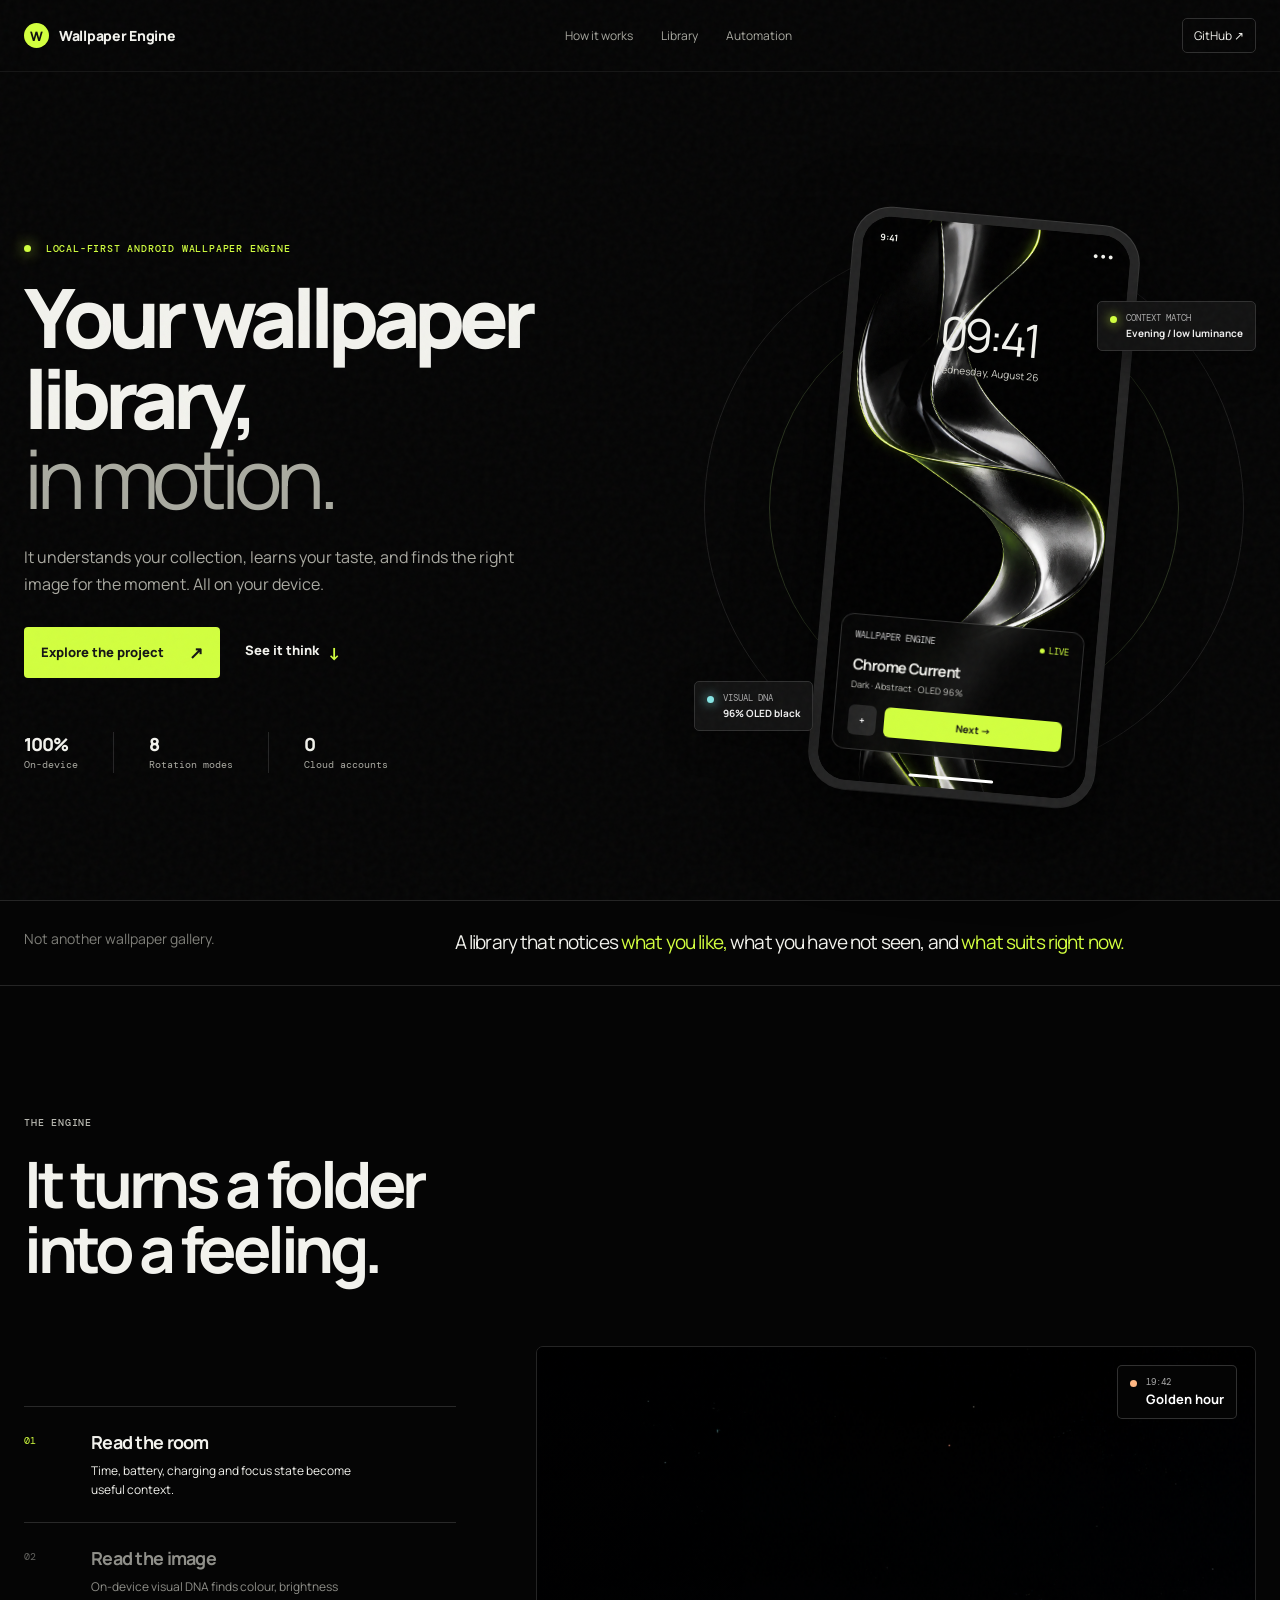
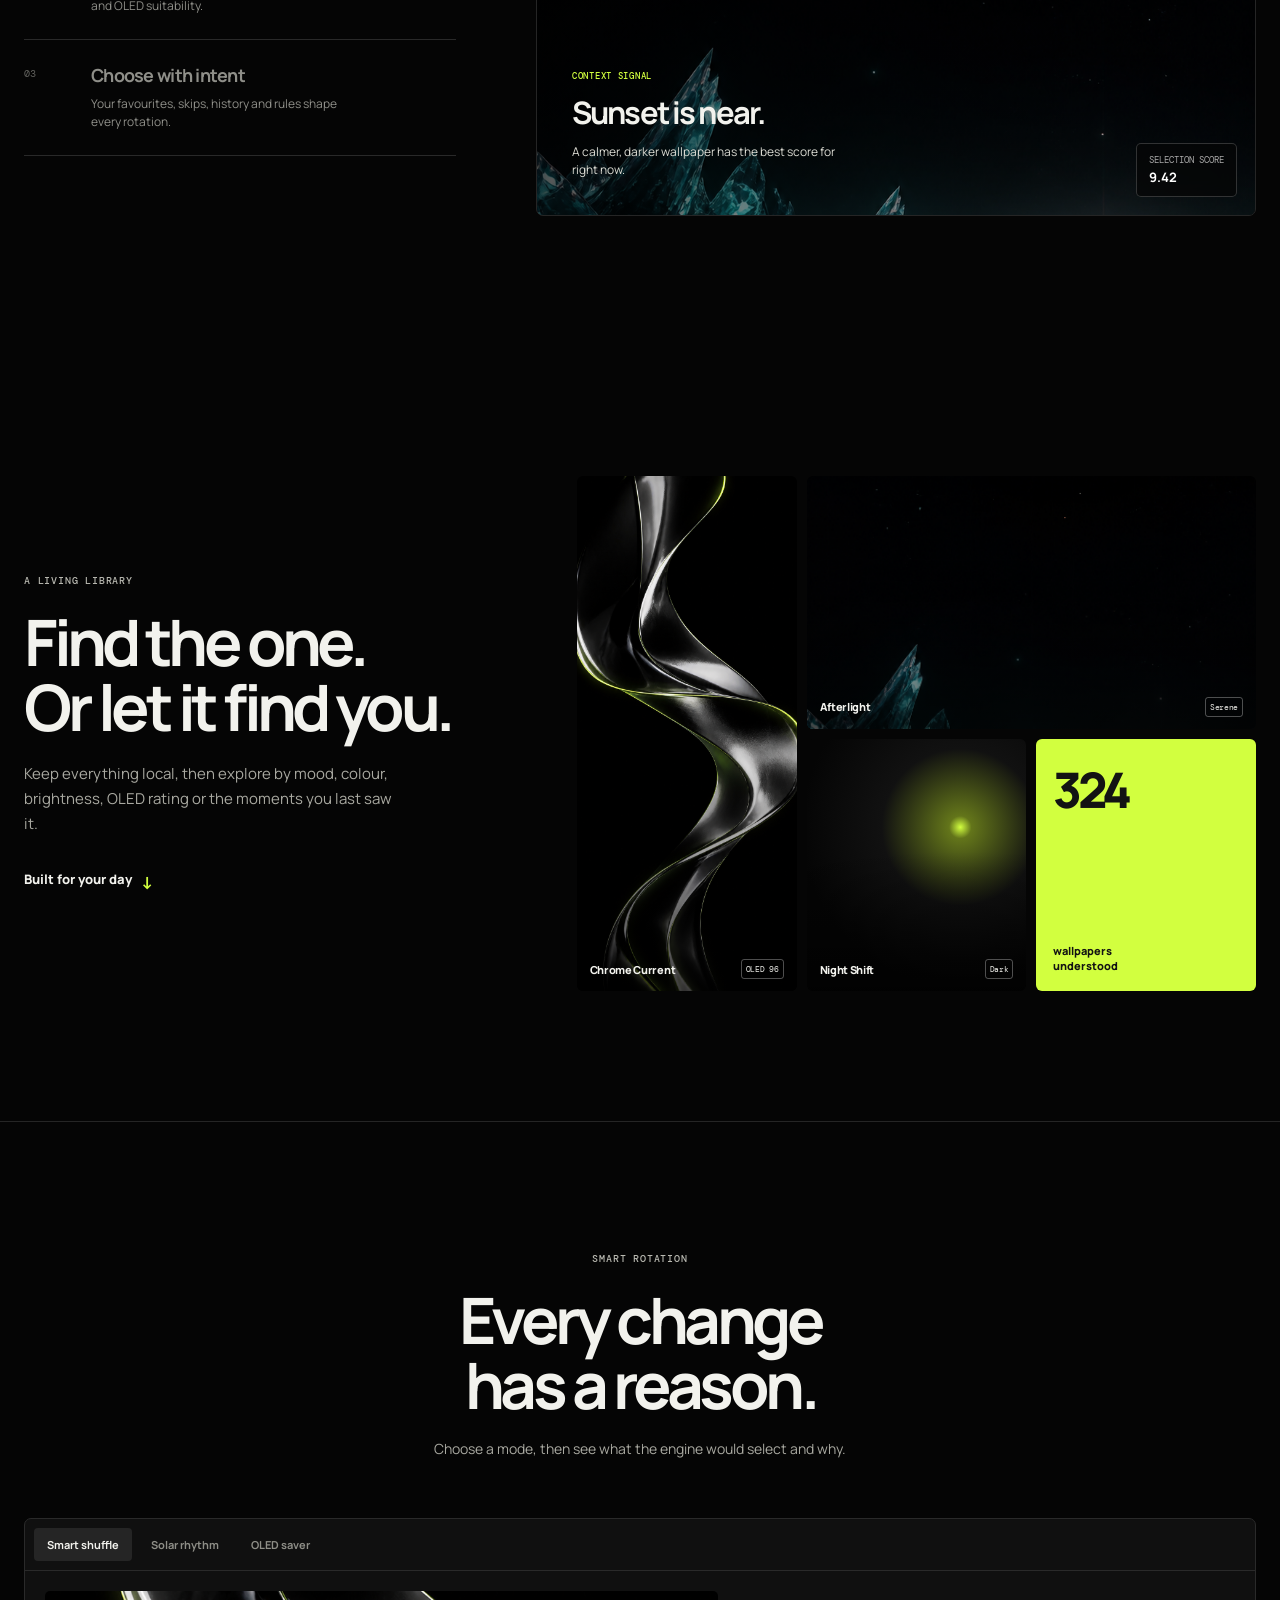
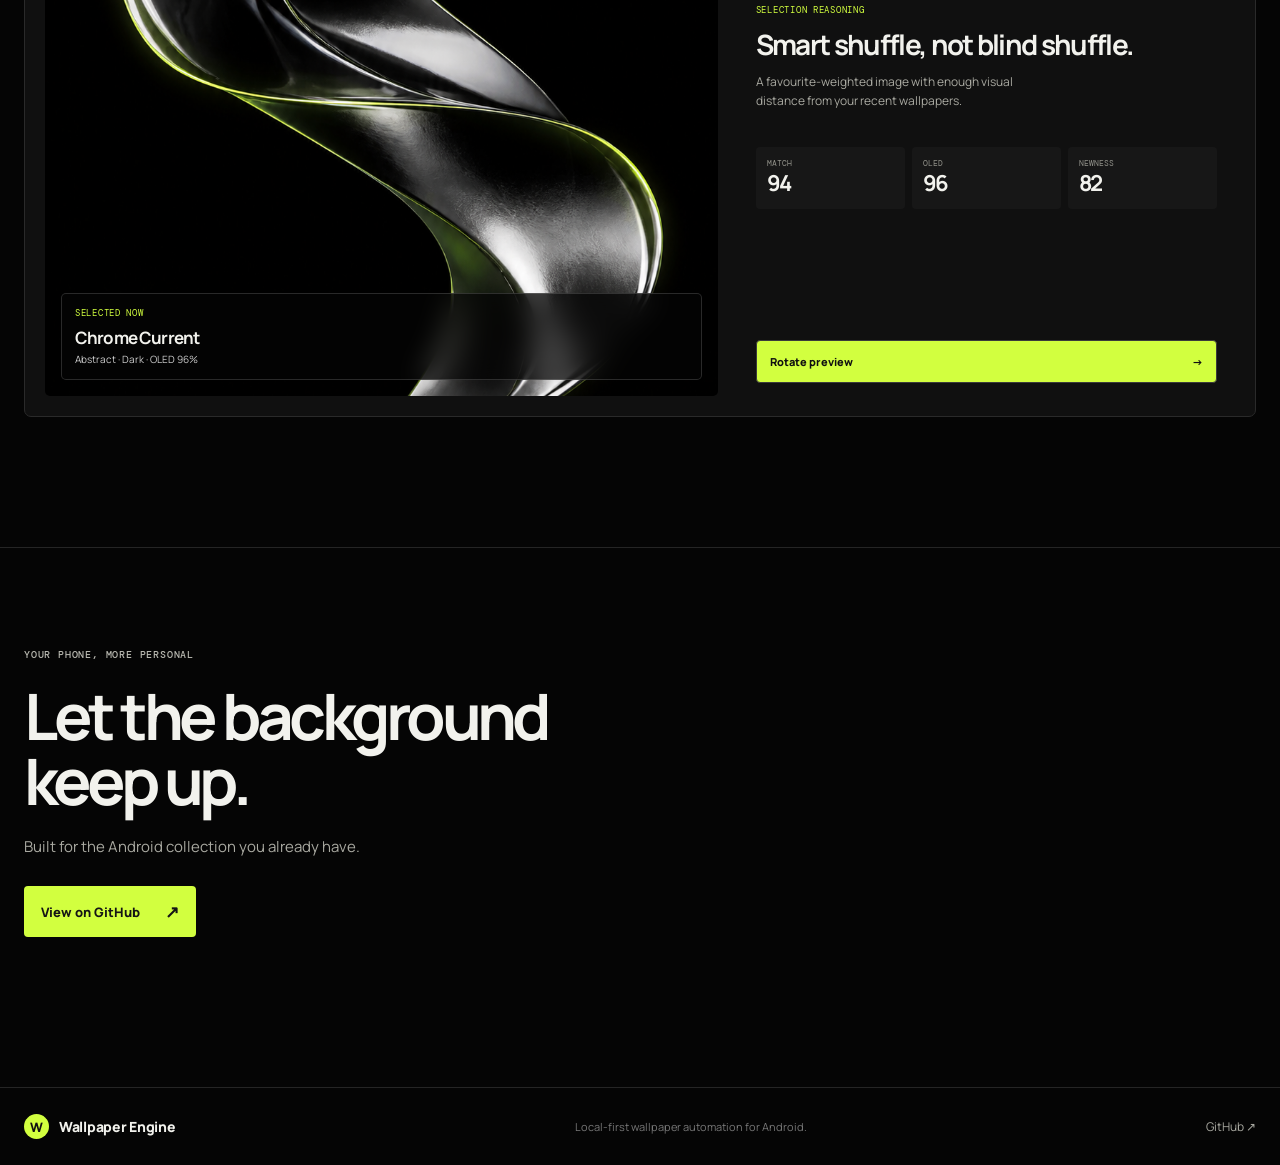
==== commit 95095846: "feat(website): add scroll-driven cinematic hero" ====
--- a/docs/index.html
+++ b/docs/index.html
@@ -29,7 +29,7 @@
       </div>
       <div class="hero-visual reveal">
         <div class="orbit orbit-one"></div><div class="orbit orbit-two"></div>
-        <div class="phone hero-phone"><div class="phone-screen wallpaper-a"><div class="phone-status"><span>9:41</span><span>● ● ●</span></div><div class="lock-time">09:41</div><div class="lock-date">Wednesday, August 26</div><div class="now-playing"><div class="now-playing-top"><span>Wallpaper Engine</span><span class="live-dot">Live</span></div><strong id="heroTitle">Chrome Current</strong><small id="heroMeta">Dark · Abstract · OLED 96%</small><div class="player-actions"><button id="heroFavorite" aria-label="Toggle favorite">+</button><button id="heroNext" aria-label="Show next wallpaper">Next <span>→</span></button></div></div><div class="gesture"></div></div></div>
+        <div class="phone hero-phone"><div class="phone-screen wallpaper-a"><video class="hero-motion" muted playsinline preload="metadata" poster="assets/chrome-ribbon-wallpaper.png"><source src="assets/hero-motion.mp4" type="video/mp4"></video><div class="phone-status"><span>9:41</span><span>● ● ●</span></div><div class="lock-time">09:41</div><div class="lock-date">Wednesday, August 26</div><div class="now-playing"><div class="now-playing-top"><span>Wallpaper Engine</span><span class="live-dot">Live</span></div><strong id="heroTitle">Chrome Current</strong><small id="heroMeta">Dark · Abstract · OLED 96%</small><div class="player-actions"><button id="heroFavorite" aria-label="Toggle favorite">+</button><button id="heroNext" aria-label="Show next wallpaper">Next <span>→</span></button></div></div><div class="gesture"></div></div></div>
         <div class="floating-note note-a"><span class="note-dot lime"></span><p>Context match<strong>Evening / low luminance</strong></p></div><div class="floating-note note-b"><span class="note-dot cyan"></span><p>Visual DNA<strong>96% OLED black</strong></p></div>
       </div>
     </section>
--- a/docs/styles.css
+++ b/docs/styles.css
@@ -1,2 +1,3 @@
 :root{--b:#050505;--i:#0e0e0e;--l:#252525;--s:#a9a9a1;--w:#f2f2ed;--g:#d2ff3f;--c:#86e5e4;--f:'Manrope',sans-serif;--m:'DM Mono',monospace}*{box-sizing:border-box}html{scroll-behavior:smooth}body{margin:0;background:var(--b);color:var(--w);font-family:var(--f);overflow-x:hidden}.noise{position:fixed;inset:0;pointer-events:none;opacity:.11;z-index:3;background-image:url("data:image/svg+xml,%3Csvg viewBox='0 0 160 160' xmlns='http://www.w3.org/2000/svg'%3E%3Cfilter id='n'%3E%3CfeTurbulence type='fractalNoise' baseFrequency='.9' numOctaves='4' stitchTiles='stitch'/%3E%3C/filter%3E%3Crect width='100%25' height='100%25' filter='url(%23n)' opacity='.28'/%3E%3C/svg%3E")}.nav{height:72px;display:flex;align-items:center;justify-content:space-between;padding:0 max(24px,calc((100vw - 1320px)/2));position:relative;z-index:5;border-bottom:1px solid #171717}.brand{display:inline-flex;align-items:center;gap:10px;color:var(--w);text-decoration:none;font-size:14px;font-weight:800;letter-spacing:-.02em}.brand-mark{display:grid;place-items:center;background:var(--g);color:#111;width:25px;height:25px;font-size:13px;border-radius:50%}.nav nav{display:flex;gap:28px}.nav nav a,.github-link,footer>a{font-size:12px;color:var(--s);text-decoration:none}.nav nav a:hover,.github-link:hover,footer>a:hover{color:var(--w)}.github-link{border:1px solid #303030;padding:8px 11px;border-radius:5px;color:var(--w)}.hero{min-height:calc(100svh - 72px);max-width:1320px;margin:auto;padding:clamp(58px,9vw,128px) 24px 72px;display:grid;grid-template-columns:1fr .9fr;gap:40px;align-items:center}.eyebrow{font:500 10px var(--m);letter-spacing:.08em;text-transform:uppercase;color:#b8b8b0;margin:0 0 22px}.hero .eyebrow{color:var(--g)}.eyebrow span{height:7px;width:7px;display:inline-block;background:var(--g);border-radius:50%;margin-right:8px;box-shadow:0 0 14px var(--g)}h1,h2,h3,p{margin-top:0}h1{font-size:clamp(48px,6.4vw,88px);line-height:.98;letter-spacing:-.075em;max-width:730px;margin:0 0 26px;font-weight:800}h1 em{font-weight:400;font-style:normal;color:#a9aaa0}.lede{max-width:505px;font-size:16px;line-height:1.65;color:var(--s);margin-bottom:30px}.hero-actions{display:flex;align-items:center;gap:25px}.button{display:inline-flex;align-items:center;gap:25px;text-decoration:none;border-radius:4px;padding:14px 17px;font-size:13px;font-weight:800;transition:transform .25s}.button:hover{transform:translateY(-2px)}.button-primary{background:var(--g);color:#151515}.button-primary span{font-size:17px}.text-link{display:inline-flex;gap:9px;font-size:13px;font-weight:800;color:var(--w);text-decoration:none}.text-link span{color:var(--g);font-size:17px}.hero-stats{display:flex;margin:54px 0 0;gap:35px}.hero-stats div{padding-right:35px;border-right:1px solid var(--l)}.hero-stats div:last-child{padding:0;border:0}.hero-stats dt{font-size:18px;font-weight:800;letter-spacing:-.05em}.hero-stats dd{font:400 10px var(--m);color:var(--s);margin:2px 0}.hero-visual{height:590px;position:relative;display:grid;place-items:center}.phone{width:286px;padding:9px;border-radius:37px;background:#242424;box-shadow:0 28px 80px #000,0 0 0 1px #4a4a4a;position:relative;z-index:2;transform:rotate(5deg);transition:transform .5s}.hero-visual:hover .phone{transform:rotate(0) translateY(-7px)}.phone-screen{height:565px;border-radius:29px;overflow:hidden;position:relative;background:#111;background-size:cover;background-position:center}.wallpaper-a{background-image:linear-gradient(180deg,rgba(0,0,0,.08),rgba(0,0,0,.56)),url('assets/chrome-ribbon-wallpaper.png')}.wallpaper-b{background-image:linear-gradient(180deg,rgba(0,0,0,.08),rgba(0,0,0,.56)),url('assets/crystalline-horizon-wallpaper.png')}.wallpaper-c{background-image:linear-gradient(180deg,rgba(0,0,0,.18),rgba(0,0,0,.76)),url('assets/chrome-ribbon-wallpaper.png');filter:brightness(.62)}.phone-status{display:flex;justify-content:space-between;padding:14px 17px;font-size:9px;font-weight:700}.lock-time{font-size:46px;letter-spacing:-.08em;text-align:center;margin-top:38px}.lock-date{text-align:center;font-size:10px;color:#d2d2ca;margin-top:-2px}.now-playing{position:absolute;left:12px;right:12px;bottom:31px;padding:14px;background:rgba(8,8,8,.68);backdrop-filter:blur(15px);border:1px solid rgba(255,255,255,.16);border-radius:13px}.now-playing-top{font:400 9px var(--m);display:flex;justify-content:space-between;color:#ccc;margin-bottom:13px;text-transform:uppercase}.live-dot{color:var(--g)}.live-dot:before{content:'';width:5px;height:5px;background:var(--g);display:inline-block;border-radius:50%;margin-right:4px}.now-playing strong{font-size:15px;display:block;letter-spacing:-.04em}.now-playing small{display:block;color:#c8c8c2;font-size:9px;margin-top:3px}.player-actions{display:flex;gap:8px;margin-top:14px}.player-actions button,.rotate-button,.rotation-tab,.engine-step{font-family:var(--f);cursor:pointer}.player-actions button{border:0;background:rgba(255,255,255,.12);color:white;border-radius:6px;padding:8px 11px;font-size:10px;font-weight:700}.player-actions button:last-child{background:var(--g);color:#111;flex:1}.gesture{width:85px;height:3px;background:#fff;border-radius:5px;position:absolute;bottom:9px;left:calc(50% - 42px)}.orbit{position:absolute;border:1px solid #222;border-radius:50%;width:410px;height:410px}.orbit-one{border-color:#2c3621;animation:spin 22s linear infinite}.orbit-two{width:540px;height:540px;border-color:#1e1e1e;animation:spin 35s linear infinite reverse}.floating-note{position:absolute;z-index:4;display:flex;gap:9px;padding:10px 12px;background:#121212;border:1px solid #303030;border-radius:5px;box-shadow:0 14px 30px rgba(0,0,0,.4);animation:float 5s ease-in-out infinite}.note-a{top:88px;right:0}.note-b{left:3px;bottom:72px;animation-delay:-2s}.note-dot{display:block;width:7px;height:7px;margin-top:4px;border-radius:50%}.lime{background:var(--g);box-shadow:0 0 11px var(--g)}.cyan{background:var(--c);box-shadow:0 0 11px var(--c)}.floating-note p{font:400 9px var(--m);margin:0;color:#aaa;text-transform:uppercase}.floating-note strong{display:block;color:#eee;font:700 10px var(--f);text-transform:none;margin-top:2px}.strip{max-width:1320px;margin:auto;border-top:1px solid var(--l);border-bottom:1px solid var(--l);padding:28px 24px;display:grid;grid-template-columns:1fr 2fr;gap:30px}.strip p{font-size:14px;line-height:1.45;margin:0;color:#7f7f79}.strip p:last-child{color:var(--w);font-size:19px;letter-spacing:-.045em}.strip span{color:var(--g)}.section{max-width:1320px;margin:auto;padding:130px 24px}.section-head h2,.library-copy h2,.closing h2{font-size:clamp(38px,5vw,65px);line-height:1.02;letter-spacing:-.07em;margin:0}.engine-layout{display:grid;grid-template-columns:.75fr 1.25fr;gap:80px;margin-top:65px;align-items:center}.engine-steps{display:flex;flex-direction:column}.engine-step{color:#8f8f89;text-align:left;background:transparent;border:0;border-top:1px solid #292929;padding:23px 0;display:grid;grid-template-columns:54px 1fr;gap:13px;transition:color .25s}.engine-step:last-child{border-bottom:1px solid #292929}.engine-step span{font:400 10px var(--m);color:#63635f;padding-top:4px}.engine-step strong{font-size:18px;letter-spacing:-.04em}.engine-step p{font-size:12px;line-height:1.55;margin:8px 0 0;max-width:265px}.engine-step.active{color:var(--w)}.engine-step.active span{color:var(--g)}.engine-stage{height:470px;position:relative;overflow:hidden;background:#111;border-radius:7px;border:1px solid #252525}.engine-wall{position:absolute;inset:0;background-image:linear-gradient(90deg,rgba(0,0,0,.66),rgba(0,0,0,.1)),url('assets/crystalline-horizon-wallpaper.png');background-size:cover;background-position:center;transition:opacity .35s}.engine-overlay{position:absolute;left:35px;bottom:35px;max-width:290px}.engine-overlay p{color:#dbdbd3;font-size:12px;line-height:1.55;margin-bottom:0}.engine-overlay p:first-child{font:500 9px var(--m);text-transform:uppercase;color:var(--g);letter-spacing:.08em;margin-bottom:9px}.engine-overlay h3{font-size:31px;letter-spacing:-.06em;margin-bottom:10px}.signal{position:absolute;background:rgba(7,7,7,.7);backdrop-filter:blur(11px);border:1px solid rgba(255,255,255,.18);padding:10px 12px;display:flex;gap:9px;border-radius:5px}.signal p{margin:0;color:#aaa;font:400 9px var(--m);text-transform:uppercase}.signal strong{display:block;color:white;font:700 13px var(--f);text-transform:none;margin-top:2px}.signal-time{right:18px;top:18px}.signal-time span{display:block;width:7px;height:7px;background:#ffb783;border-radius:50%;margin-top:4px}.signal-score{right:18px;bottom:18px}.library{display:grid;grid-template-columns:.8fr 1.2fr;gap:100px;align-items:center}.library-copy>p:not(.eyebrow){font-size:15px;line-height:1.65;color:var(--s);max-width:370px;margin:23px 0 31px}.wall-grid{height:515px;display:grid;grid-template-columns:1fr 1fr 1fr;grid-template-rows:1fr 1fr;gap:10px}.wall-card{margin:0;position:relative;overflow:hidden;border-radius:6px;background:#1a1a1a}.wall-card img,.wall-card>div{height:100%;width:100%;object-fit:cover;display:block;transition:transform .5s}.wall-card:hover img{transform:scale(1.05)}.wall-one{grid-row:span 2}.wall-two{grid-column:span 2}.wall-three>div{background:radial-gradient(circle at 70% 35%,#d2ff3f 0%,#63751a 5%,#111 35%,#050505 71%)}.wall-card:after{content:'';position:absolute;inset:45% 0 0;background:linear-gradient(transparent,rgba(0,0,0,.72))}.wall-card figcaption{position:absolute;z-index:1;bottom:12px;left:13px;right:13px;display:flex;justify-content:space-between;align-items:center;font-size:11px;font-weight:800;letter-spacing:-.03em}.wall-card small{font:400 8px var(--m);border:1px solid rgba(255,255,255,.3);padding:4px;border-radius:3px}.library-chip{background:var(--g);color:#131313;padding:17px;display:flex;flex-direction:column;justify-content:space-between;border-radius:6px}.library-chip span{font-size:49px;font-weight:800;letter-spacing:-.09em}.library-chip p{font-size:11px;line-height:1.35;font-weight:800;margin:0}.automation{border-top:1px solid var(--l)}.center{text-align:center}.center>p:not(.eyebrow){font-size:14px;color:var(--s);margin:21px 0 0}.rotation{border:1px solid #2a2a2a;background:#101010;margin-top:60px;border-radius:7px;overflow:hidden}.rotation-tabs{display:flex;padding:9px;border-bottom:1px solid #2a2a2a;gap:6px}.rotation-tab{border:0;background:transparent;color:#8e8e87;border-radius:4px;padding:9px 13px;font-size:11px;font-weight:700}.rotation-tab.active{background:#252525;color:var(--w)}.rotation-content{padding:20px;display:grid;grid-template-columns:1.15fr .85fr;gap:20px}.rotation-preview{height:405px;position:relative;overflow:hidden;border-radius:5px;background:#222}.rotation-preview img{width:100%;height:100%;object-fit:cover;transition:opacity .3s}.selected-label{position:absolute;left:16px;bottom:16px;right:16px;padding:13px;background:rgba(5,5,5,.72);backdrop-filter:blur(14px);border:1px solid rgba(255,255,255,.15);border-radius:5px}.selected-label span,.console-label{display:block;font:400 9px var(--m);text-transform:uppercase;color:var(--g);letter-spacing:.08em;margin-bottom:7px}.selected-label strong{display:block;font-size:17px;letter-spacing:-.05em}.selected-label small{font-size:10px;color:#ccc;display:block;margin-top:3px}.reasoning{padding:13px 18px;display:flex;flex-direction:column;align-items:flex-start}.reasoning h3{font-size:28px;line-height:1.02;letter-spacing:-.06em;margin:7px 0 14px}.reasoning>p:not(.console-label){font-size:12px;line-height:1.6;color:var(--s);max-width:260px}.score-grid{margin-top:24px;width:100%;display:grid;grid-template-columns:repeat(3,1fr);gap:7px}.score-grid div{padding:11px;background:#171717;border-radius:4px}.score-grid span{display:block;font:400 8px var(--m);color:#92928a;text-transform:uppercase}.score-grid strong{font-size:22px;letter-spacing:-.07em}.rotate-button{margin-top:auto;width:100%;padding:13px;border:1px solid #3b3b3b;border-radius:4px;color:#111;background:var(--g);font-size:11px;font-weight:800;display:flex;justify-content:space-between}.closing{border-top:1px solid var(--l);padding-top:100px;padding-bottom:150px}.closing h2{margin-bottom:23px}.closing>p:not(.eyebrow){color:var(--s);font-size:15px;margin-bottom:29px}footer{border-top:1px solid var(--l);padding:26px max(24px,calc((100vw - 1320px)/2));display:flex;justify-content:space-between;align-items:center;color:#777;font-size:11px}footer p{margin:0}@keyframes spin{to{transform:rotate(360deg)}}@keyframes float{50%{transform:translateY(-9px)}}.reveal{animation:rise .7s both}@keyframes rise{from{opacity:0;transform:translateY(18px)}to{opacity:1;transform:translateY(0)}}@media (prefers-reduced-motion:reduce){*{animation:none!important;transition:none!important}}@media(max-width:800px){.nav{height:62px;padding:0 17px}.nav nav{display:none}.brand{font-size:12px}.github-link{font-size:10px;padding:7px 9px}.hero{min-height:0;padding:58px 20px 55px;display:flex;flex-direction:column;align-items:stretch;gap:23px}.hero h1{font-size:49px}.lede{font-size:14px;margin-bottom:24px}.hero-actions{gap:17px}.button{padding:12px 13px;gap:17px;font-size:11px}.hero-stats{margin-top:36px;gap:18px}.hero-stats div{padding-right:18px}.hero-visual{height:475px;order:-1;margin-top:2px}.phone{width:218px;padding:7px;border-radius:29px}.phone-screen{height:431px;border-radius:23px}.phone-status{padding:10px 13px;font-size:7px}.lock-time{font-size:35px;margin-top:30px}.lock-date{font-size:8px}.now-playing{left:9px;right:9px;bottom:24px;padding:10px}.now-playing strong{font-size:12px}.now-playing small{font-size:7px}.player-actions{margin-top:10px}.player-actions button{font-size:8px;padding:6px 8px}.orbit{width:300px;height:300px}.orbit-two{width:390px;height:390px}.note-a{top:45px;right:0}.note-b{left:0;bottom:33px}.floating-note{padding:7px 8px}.floating-note p{font-size:7px}.floating-note strong{font-size:8px}.strip{padding:23px 20px;display:block}.strip p:first-child{margin-bottom:13px}.strip p:last-child{font-size:17px}.section{padding:90px 20px}.section-head h2,.library-copy h2,.closing h2{font-size:43px}.engine-layout{grid-template-columns:1fr;gap:30px;margin-top:40px}.engine-stage{height:400px}.engine-overlay{left:22px;bottom:22px}.library{grid-template-columns:1fr;gap:39px}.wall-grid{height:390px}.automation{padding-top:83px}.rotation{margin-top:39px}.rotation-tabs{overflow:auto}.rotation-tab{white-space:nowrap;font-size:10px}.rotation-content{grid-template-columns:1fr;padding:10px;gap:0}.rotation-preview{height:318px}.reasoning{padding:26px 8px 8px}.reasoning h3{font-size:27px}.rotate-button{margin-top:25px}.closing{padding-top:75px;padding-bottom:100px}footer{padding:22px 20px;gap:16px}footer p{display:none}}
 @media(max-width:800px){.hero{padding-top:34px;gap:17px}.hero-visual{height:350px}.phone{width:178px;padding:6px;border-radius:25px}.phone-screen{height:350px;border-radius:19px}.phone-status{padding:9px 11px;font-size:6px}.lock-time{font-size:30px;margin-top:25px}.lock-date{font-size:7px}.now-playing{left:7px;right:7px;bottom:20px;padding:8px}.now-playing-top{font-size:7px;margin-bottom:9px}.now-playing strong{font-size:10px}.now-playing small{font-size:6px}.player-actions{margin-top:8px}.player-actions button{font-size:7px;padding:5px 7px}.gesture{width:65px;left:calc(50% - 32px);bottom:6px}.orbit{width:245px;height:245px}.orbit-two{width:330px;height:330px}.note-a{top:25px}.note-b{bottom:13px}.floating-note{padding:6px 7px}.floating-note p{font-size:6px}.floating-note strong{font-size:7px}.lede{margin-bottom:20px}}
+.hero-motion{position:absolute;inset:0;width:100%;height:100%;object-fit:cover;z-index:0}.phone-status,.lock-time,.lock-date{position:relative;z-index:1}.now-playing,.gesture{z-index:1}
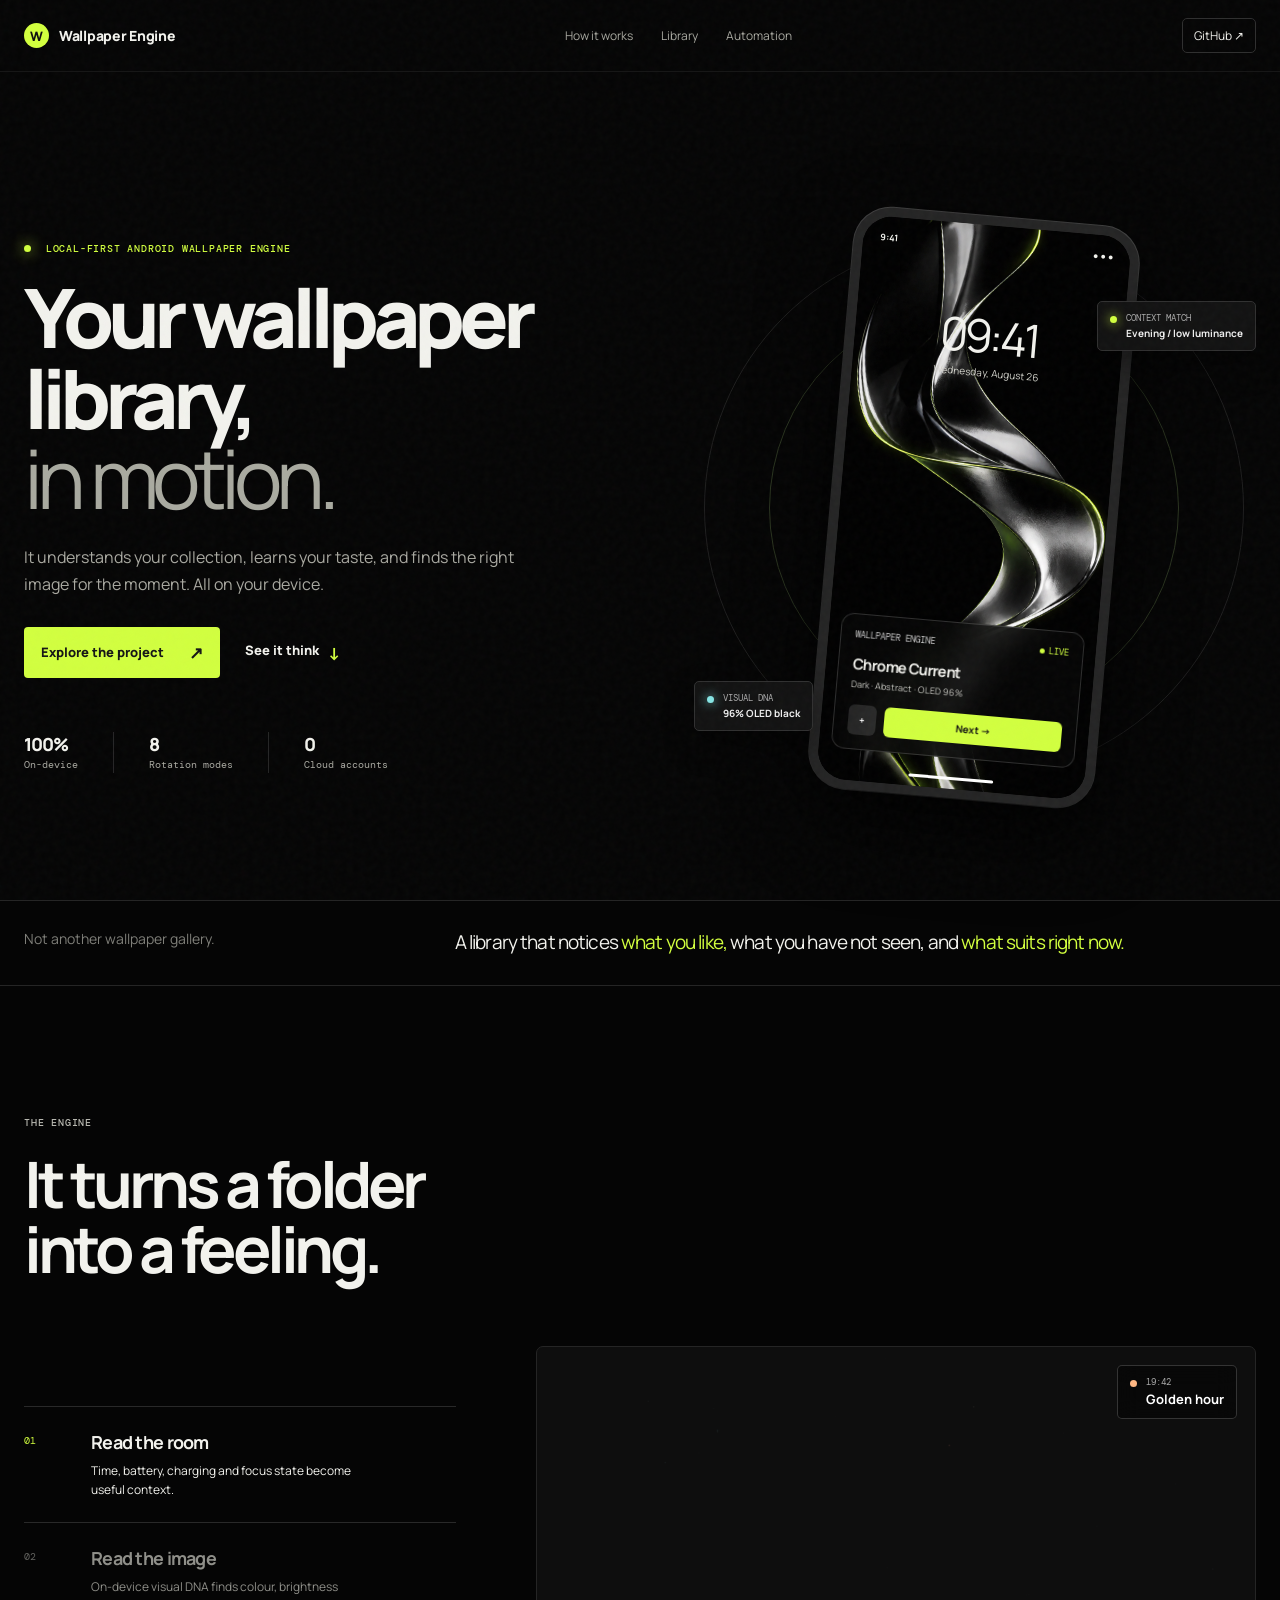
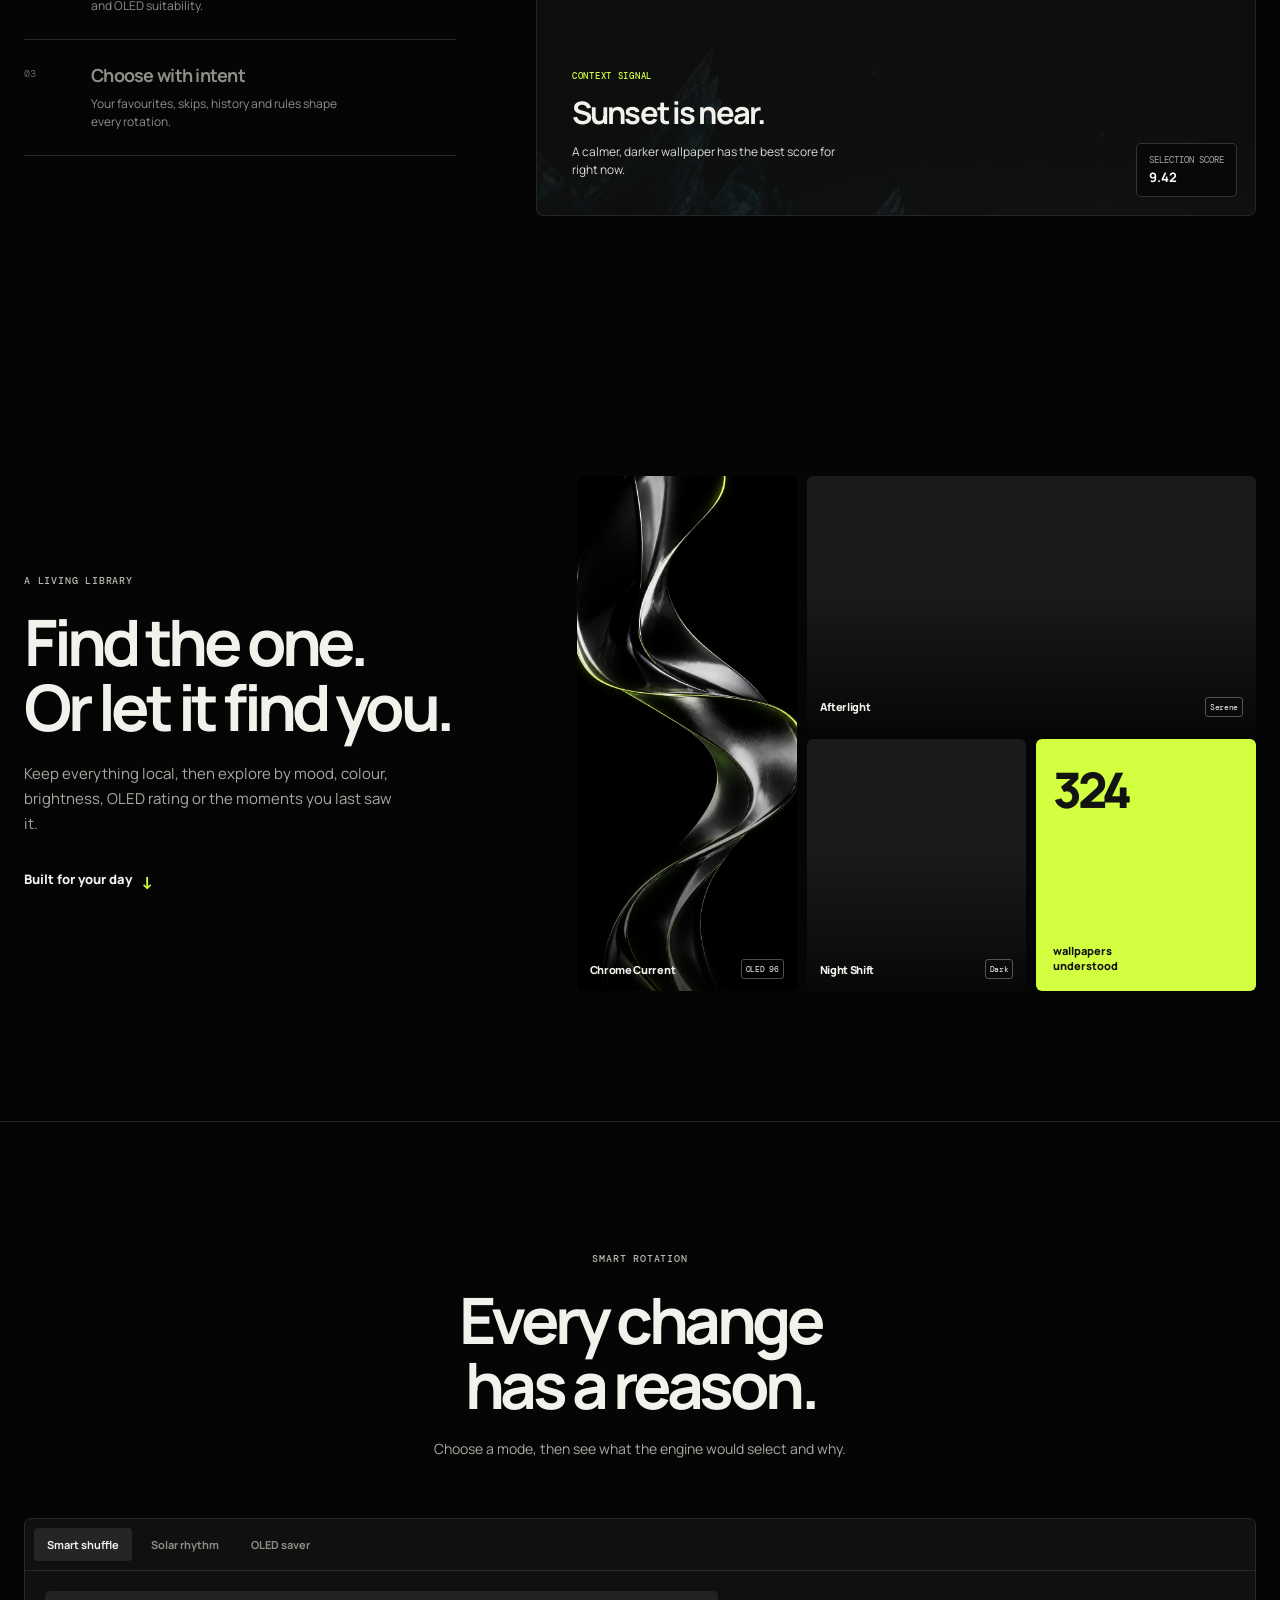
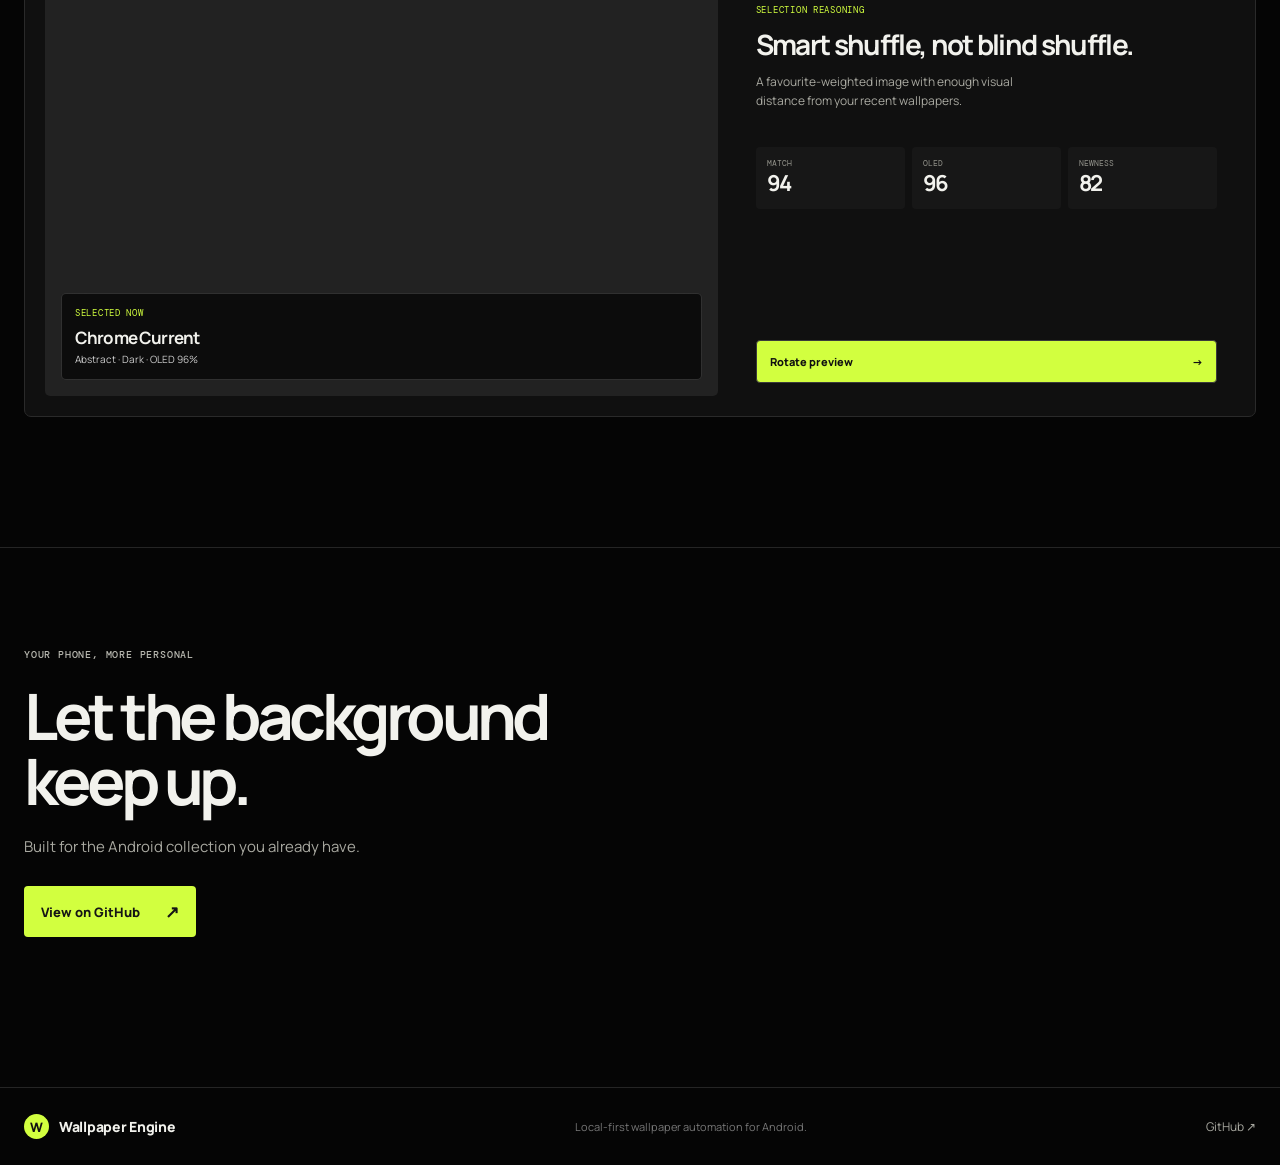
==== commit b910c8c1: "feat(website): use complete cinematic motion set" ====
--- a/docs/index.html
+++ b/docs/index.html
@@ -34,9 +34,9 @@
       </div>
     </section>
     <section class="proof strip reveal"><p>Not another wallpaper gallery.</p><p>A library that notices <span>what you like,</span> what you have not seen, and <span>what suits right now.</span></p></section>
-    <section class="engine section" id="engine"><div class="section-head reveal"><p class="eyebrow">The engine</p><h2>It turns a folder<br>into a feeling.</h2></div><div class="engine-layout"><div class="engine-steps reveal"><button class="engine-step active" data-step="0"><span>01</span><div><strong>Read the room</strong><p>Time, battery, charging and focus state become useful context.</p></div></button><button class="engine-step" data-step="1"><span>02</span><div><strong>Read the image</strong><p>On-device visual DNA finds colour, brightness and OLED suitability.</p></div></button><button class="engine-step" data-step="2"><span>03</span><div><strong>Choose with intent</strong><p>Your favourites, skips, history and rules shape every rotation.</p></div></button></div><div class="engine-stage reveal"><div class="engine-wall" id="engineWall"></div><div class="engine-overlay"><p id="engineKicker">Context signal</p><h3 id="engineTitle">Sunset is near.</h3><p id="engineBody">A calmer, darker wallpaper has the best score for right now.</p></div><div class="signal signal-time"><span></span><p>19:42<strong>Golden hour</strong></p></div><div class="signal signal-score"><p>Selection score<strong id="engineScore">9.42</strong></p></div></div></div></section>
-    <section class="library section" id="library"><div class="library-copy reveal"><p class="eyebrow">A living library</p><h2>Find the one.<br>Or let it find you.</h2><p>Keep everything local, then explore by mood, colour, brightness, OLED rating or the moments you last saw it.</p><a class="text-link" href="#automation">Built for your day <span>↓</span></a></div><div class="wall-grid reveal"><figure class="wall-card wall-one"><img src="assets/chrome-ribbon-wallpaper.png" alt="Abstract chrome ribbon wallpaper"><figcaption><span>Chrome Current</span><small>OLED 96</small></figcaption></figure><figure class="wall-card wall-two"><img src="assets/crystalline-horizon-wallpaper.png" alt="Crystalline horizon wallpaper"><figcaption><span>Afterlight</span><small>Serene</small></figcaption></figure><figure class="wall-card wall-three"><div></div><figcaption><span>Night Shift</span><small>Dark</small></figcaption></figure><div class="library-chip"><span>324</span><p>wallpapers<br>understood</p></div></div></section>
-    <section class="automation section" id="automation"><div class="section-head center reveal"><p class="eyebrow">Smart rotation</p><h2>Every change<br>has a reason.</h2><p>Choose a mode, then see what the engine would select and why.</p></div><div class="rotation reveal"><div class="rotation-tabs" role="tablist" aria-label="Rotation modes"><button class="rotation-tab active" data-mode="SMART">Smart shuffle</button><button class="rotation-tab" data-mode="SOLAR">Solar rhythm</button><button class="rotation-tab" data-mode="OLED">OLED saver</button></div><div class="rotation-content"><div class="rotation-preview"><img id="rotationImage" src="assets/chrome-ribbon-wallpaper.png" alt="Selected wallpaper preview"><div class="selected-label"><span>Selected now</span><strong id="rotationTitle">Chrome Current</strong><small id="rotationTags">Abstract · Dark · OLED 96%</small></div></div><div class="reasoning"><p class="console-label">Selection reasoning</p><h3 id="reasoningTitle">Smart shuffle, not blind shuffle.</h3><p id="reasoningBody">A favourite-weighted image with enough visual distance from your recent wallpapers.</p><div class="score-grid"><div><span>Match</span><strong id="matchScore">94</strong></div><div><span>OLED</span><strong id="oledScore">96</strong></div><div><span>Newness</span><strong id="newnessScore">82</strong></div></div><button class="rotate-button" id="rotateButton">Rotate preview <span>→</span></button></div></div></div></section>
+    <section class="engine section" id="engine"><div class="section-head reveal"><p class="eyebrow">The engine</p><h2>It turns a folder<br>into a feeling.</h2></div><div class="engine-layout"><div class="engine-steps reveal"><button class="engine-step active" data-step="0"><span>01</span><div><strong>Read the room</strong><p>Time, battery, charging and focus state become useful context.</p></div></button><button class="engine-step" data-step="1"><span>02</span><div><strong>Read the image</strong><p>On-device visual DNA finds colour, brightness and OLED suitability.</p></div></button><button class="engine-step" data-step="2"><span>03</span><div><strong>Choose with intent</strong><p>Your favourites, skips, history and rules shape every rotation.</p></div></button></div><div class="engine-stage reveal"><video class="section-motion" autoplay loop muted playsinline preload="metadata"><source src="assets/motion-engine.mp4" type="video/mp4"></video><div class="engine-wall" id="engineWall"></div><div class="engine-overlay"><p id="engineKicker">Context signal</p><h3 id="engineTitle">Sunset is near.</h3><p id="engineBody">A calmer, darker wallpaper has the best score for right now.</p></div><div class="signal signal-time"><span></span><p>19:42<strong>Golden hour</strong></p></div><div class="signal signal-score"><p>Selection score<strong id="engineScore">9.42</strong></p></div></div></div></section>
+    <section class="library section" id="library"><div class="library-copy reveal"><p class="eyebrow">A living library</p><h2>Find the one.<br>Or let it find you.</h2><p>Keep everything local, then explore by mood, colour, brightness, OLED rating or the moments you last saw it.</p><a class="text-link" href="#automation">Built for your day <span>↓</span></a></div><div class="wall-grid reveal"><figure class="wall-card wall-one"><img src="assets/chrome-ribbon-wallpaper.png" alt="Abstract chrome ribbon wallpaper"><figcaption><span>Chrome Current</span><small>OLED 96</small></figcaption></figure><figure class="wall-card wall-two"><video class="card-motion" autoplay loop muted playsinline preload="metadata"><source src="assets/motion-library.mp4" type="video/mp4"></video><figcaption><span>Afterlight</span><small>Serene</small></figcaption></figure><figure class="wall-card wall-three"><video class="card-motion" autoplay loop muted playsinline preload="metadata"><source src="assets/motion-rotation.mp4" type="video/mp4"></video><figcaption><span>Night Shift</span><small>Dark</small></figcaption></figure><div class="library-chip"><span>324</span><p>wallpapers<br>understood</p></div></div></section>
+    <section class="automation section" id="automation"><div class="section-head center reveal"><p class="eyebrow">Smart rotation</p><h2>Every change<br>has a reason.</h2><p>Choose a mode, then see what the engine would select and why.</p></div><div class="rotation reveal"><div class="rotation-tabs" role="tablist" aria-label="Rotation modes"><button class="rotation-tab active" data-mode="SMART">Smart shuffle</button><button class="rotation-tab" data-mode="SOLAR">Solar rhythm</button><button class="rotation-tab" data-mode="OLED">OLED saver</button></div><div class="rotation-content"><div class="rotation-preview"><video class="rotation-motion" autoplay loop muted playsinline preload="metadata"><source src="assets/motion-rotation.mp4" type="video/mp4"></video><img id="rotationImage" src="assets/chrome-ribbon-wallpaper.png" alt="Selected wallpaper preview"><div class="selected-label"><span>Selected now</span><strong id="rotationTitle">Chrome Current</strong><small id="rotationTags">Abstract · Dark · OLED 96%</small></div></div><div class="reasoning"><p class="console-label">Selection reasoning</p><h3 id="reasoningTitle">Smart shuffle, not blind shuffle.</h3><p id="reasoningBody">A favourite-weighted image with enough visual distance from your recent wallpapers.</p><div class="score-grid"><div><span>Match</span><strong id="matchScore">94</strong></div><div><span>OLED</span><strong id="oledScore">96</strong></div><div><span>Newness</span><strong id="newnessScore">82</strong></div></div><button class="rotate-button" id="rotateButton">Rotate preview <span>→</span></button></div></div></div></section>
     <section class="closing section reveal"><p class="eyebrow">Your phone, more personal</p><h2>Let the background<br>keep up.</h2><p>Built for the Android collection you already have.</p><a class="button button-primary" href="https://github.com/akshar2324/Wallpaper_Engine" target="_blank" rel="noreferrer">View on GitHub <span>↗</span></a></section>
   </main>
   <footer><a class="brand" href="#top"><span class="brand-mark">W</span><span>Wallpaper Engine</span></a><p>Local-first wallpaper automation for Android.</p><a href="https://github.com/akshar2324/Wallpaper_Engine" target="_blank" rel="noreferrer">GitHub ↗</a></footer>
--- a/docs/styles.css
+++ b/docs/styles.css
@@ -1,3 +1,4 @@
 :root{--b:#050505;--i:#0e0e0e;--l:#252525;--s:#a9a9a1;--w:#f2f2ed;--g:#d2ff3f;--c:#86e5e4;--f:'Manrope',sans-serif;--m:'DM Mono',monospace}*{box-sizing:border-box}html{scroll-behavior:smooth}body{margin:0;background:var(--b);color:var(--w);font-family:var(--f);overflow-x:hidden}.noise{position:fixed;inset:0;pointer-events:none;opacity:.11;z-index:3;background-image:url("data:image/svg+xml,%3Csvg viewBox='0 0 160 160' xmlns='http://www.w3.org/2000/svg'%3E%3Cfilter id='n'%3E%3CfeTurbulence type='fractalNoise' baseFrequency='.9' numOctaves='4' stitchTiles='stitch'/%3E%3C/filter%3E%3Crect width='100%25' height='100%25' filter='url(%23n)' opacity='.28'/%3E%3C/svg%3E")}.nav{height:72px;display:flex;align-items:center;justify-content:space-between;padding:0 max(24px,calc((100vw - 1320px)/2));position:relative;z-index:5;border-bottom:1px solid #171717}.brand{display:inline-flex;align-items:center;gap:10px;color:var(--w);text-decoration:none;font-size:14px;font-weight:800;letter-spacing:-.02em}.brand-mark{display:grid;place-items:center;background:var(--g);color:#111;width:25px;height:25px;font-size:13px;border-radius:50%}.nav nav{display:flex;gap:28px}.nav nav a,.github-link,footer>a{font-size:12px;color:var(--s);text-decoration:none}.nav nav a:hover,.github-link:hover,footer>a:hover{color:var(--w)}.github-link{border:1px solid #303030;padding:8px 11px;border-radius:5px;color:var(--w)}.hero{min-height:calc(100svh - 72px);max-width:1320px;margin:auto;padding:clamp(58px,9vw,128px) 24px 72px;display:grid;grid-template-columns:1fr .9fr;gap:40px;align-items:center}.eyebrow{font:500 10px var(--m);letter-spacing:.08em;text-transform:uppercase;color:#b8b8b0;margin:0 0 22px}.hero .eyebrow{color:var(--g)}.eyebrow span{height:7px;width:7px;display:inline-block;background:var(--g);border-radius:50%;margin-right:8px;box-shadow:0 0 14px var(--g)}h1,h2,h3,p{margin-top:0}h1{font-size:clamp(48px,6.4vw,88px);line-height:.98;letter-spacing:-.075em;max-width:730px;margin:0 0 26px;font-weight:800}h1 em{font-weight:400;font-style:normal;color:#a9aaa0}.lede{max-width:505px;font-size:16px;line-height:1.65;color:var(--s);margin-bottom:30px}.hero-actions{display:flex;align-items:center;gap:25px}.button{display:inline-flex;align-items:center;gap:25px;text-decoration:none;border-radius:4px;padding:14px 17px;font-size:13px;font-weight:800;transition:transform .25s}.button:hover{transform:translateY(-2px)}.button-primary{background:var(--g);color:#151515}.button-primary span{font-size:17px}.text-link{display:inline-flex;gap:9px;font-size:13px;font-weight:800;color:var(--w);text-decoration:none}.text-link span{color:var(--g);font-size:17px}.hero-stats{display:flex;margin:54px 0 0;gap:35px}.hero-stats div{padding-right:35px;border-right:1px solid var(--l)}.hero-stats div:last-child{padding:0;border:0}.hero-stats dt{font-size:18px;font-weight:800;letter-spacing:-.05em}.hero-stats dd{font:400 10px var(--m);color:var(--s);margin:2px 0}.hero-visual{height:590px;position:relative;display:grid;place-items:center}.phone{width:286px;padding:9px;border-radius:37px;background:#242424;box-shadow:0 28px 80px #000,0 0 0 1px #4a4a4a;position:relative;z-index:2;transform:rotate(5deg);transition:transform .5s}.hero-visual:hover .phone{transform:rotate(0) translateY(-7px)}.phone-screen{height:565px;border-radius:29px;overflow:hidden;position:relative;background:#111;background-size:cover;background-position:center}.wallpaper-a{background-image:linear-gradient(180deg,rgba(0,0,0,.08),rgba(0,0,0,.56)),url('assets/chrome-ribbon-wallpaper.png')}.wallpaper-b{background-image:linear-gradient(180deg,rgba(0,0,0,.08),rgba(0,0,0,.56)),url('assets/crystalline-horizon-wallpaper.png')}.wallpaper-c{background-image:linear-gradient(180deg,rgba(0,0,0,.18),rgba(0,0,0,.76)),url('assets/chrome-ribbon-wallpaper.png');filter:brightness(.62)}.phone-status{display:flex;justify-content:space-between;padding:14px 17px;font-size:9px;font-weight:700}.lock-time{font-size:46px;letter-spacing:-.08em;text-align:center;margin-top:38px}.lock-date{text-align:center;font-size:10px;color:#d2d2ca;margin-top:-2px}.now-playing{position:absolute;left:12px;right:12px;bottom:31px;padding:14px;background:rgba(8,8,8,.68);backdrop-filter:blur(15px);border:1px solid rgba(255,255,255,.16);border-radius:13px}.now-playing-top{font:400 9px var(--m);display:flex;justify-content:space-between;color:#ccc;margin-bottom:13px;text-transform:uppercase}.live-dot{color:var(--g)}.live-dot:before{content:'';width:5px;height:5px;background:var(--g);display:inline-block;border-radius:50%;margin-right:4px}.now-playing strong{font-size:15px;display:block;letter-spacing:-.04em}.now-playing small{display:block;color:#c8c8c2;font-size:9px;margin-top:3px}.player-actions{display:flex;gap:8px;margin-top:14px}.player-actions button,.rotate-button,.rotation-tab,.engine-step{font-family:var(--f);cursor:pointer}.player-actions button{border:0;background:rgba(255,255,255,.12);color:white;border-radius:6px;padding:8px 11px;font-size:10px;font-weight:700}.player-actions button:last-child{background:var(--g);color:#111;flex:1}.gesture{width:85px;height:3px;background:#fff;border-radius:5px;position:absolute;bottom:9px;left:calc(50% - 42px)}.orbit{position:absolute;border:1px solid #222;border-radius:50%;width:410px;height:410px}.orbit-one{border-color:#2c3621;animation:spin 22s linear infinite}.orbit-two{width:540px;height:540px;border-color:#1e1e1e;animation:spin 35s linear infinite reverse}.floating-note{position:absolute;z-index:4;display:flex;gap:9px;padding:10px 12px;background:#121212;border:1px solid #303030;border-radius:5px;box-shadow:0 14px 30px rgba(0,0,0,.4);animation:float 5s ease-in-out infinite}.note-a{top:88px;right:0}.note-b{left:3px;bottom:72px;animation-delay:-2s}.note-dot{display:block;width:7px;height:7px;margin-top:4px;border-radius:50%}.lime{background:var(--g);box-shadow:0 0 11px var(--g)}.cyan{background:var(--c);box-shadow:0 0 11px var(--c)}.floating-note p{font:400 9px var(--m);margin:0;color:#aaa;text-transform:uppercase}.floating-note strong{display:block;color:#eee;font:700 10px var(--f);text-transform:none;margin-top:2px}.strip{max-width:1320px;margin:auto;border-top:1px solid var(--l);border-bottom:1px solid var(--l);padding:28px 24px;display:grid;grid-template-columns:1fr 2fr;gap:30px}.strip p{font-size:14px;line-height:1.45;margin:0;color:#7f7f79}.strip p:last-child{color:var(--w);font-size:19px;letter-spacing:-.045em}.strip span{color:var(--g)}.section{max-width:1320px;margin:auto;padding:130px 24px}.section-head h2,.library-copy h2,.closing h2{font-size:clamp(38px,5vw,65px);line-height:1.02;letter-spacing:-.07em;margin:0}.engine-layout{display:grid;grid-template-columns:.75fr 1.25fr;gap:80px;margin-top:65px;align-items:center}.engine-steps{display:flex;flex-direction:column}.engine-step{color:#8f8f89;text-align:left;background:transparent;border:0;border-top:1px solid #292929;padding:23px 0;display:grid;grid-template-columns:54px 1fr;gap:13px;transition:color .25s}.engine-step:last-child{border-bottom:1px solid #292929}.engine-step span{font:400 10px var(--m);color:#63635f;padding-top:4px}.engine-step strong{font-size:18px;letter-spacing:-.04em}.engine-step p{font-size:12px;line-height:1.55;margin:8px 0 0;max-width:265px}.engine-step.active{color:var(--w)}.engine-step.active span{color:var(--g)}.engine-stage{height:470px;position:relative;overflow:hidden;background:#111;border-radius:7px;border:1px solid #252525}.engine-wall{position:absolute;inset:0;background-image:linear-gradient(90deg,rgba(0,0,0,.66),rgba(0,0,0,.1)),url('assets/crystalline-horizon-wallpaper.png');background-size:cover;background-position:center;transition:opacity .35s}.engine-overlay{position:absolute;left:35px;bottom:35px;max-width:290px}.engine-overlay p{color:#dbdbd3;font-size:12px;line-height:1.55;margin-bottom:0}.engine-overlay p:first-child{font:500 9px var(--m);text-transform:uppercase;color:var(--g);letter-spacing:.08em;margin-bottom:9px}.engine-overlay h3{font-size:31px;letter-spacing:-.06em;margin-bottom:10px}.signal{position:absolute;background:rgba(7,7,7,.7);backdrop-filter:blur(11px);border:1px solid rgba(255,255,255,.18);padding:10px 12px;display:flex;gap:9px;border-radius:5px}.signal p{margin:0;color:#aaa;font:400 9px var(--m);text-transform:uppercase}.signal strong{display:block;color:white;font:700 13px var(--f);text-transform:none;margin-top:2px}.signal-time{right:18px;top:18px}.signal-time span{display:block;width:7px;height:7px;background:#ffb783;border-radius:50%;margin-top:4px}.signal-score{right:18px;bottom:18px}.library{display:grid;grid-template-columns:.8fr 1.2fr;gap:100px;align-items:center}.library-copy>p:not(.eyebrow){font-size:15px;line-height:1.65;color:var(--s);max-width:370px;margin:23px 0 31px}.wall-grid{height:515px;display:grid;grid-template-columns:1fr 1fr 1fr;grid-template-rows:1fr 1fr;gap:10px}.wall-card{margin:0;position:relative;overflow:hidden;border-radius:6px;background:#1a1a1a}.wall-card img,.wall-card>div{height:100%;width:100%;object-fit:cover;display:block;transition:transform .5s}.wall-card:hover img{transform:scale(1.05)}.wall-one{grid-row:span 2}.wall-two{grid-column:span 2}.wall-three>div{background:radial-gradient(circle at 70% 35%,#d2ff3f 0%,#63751a 5%,#111 35%,#050505 71%)}.wall-card:after{content:'';position:absolute;inset:45% 0 0;background:linear-gradient(transparent,rgba(0,0,0,.72))}.wall-card figcaption{position:absolute;z-index:1;bottom:12px;left:13px;right:13px;display:flex;justify-content:space-between;align-items:center;font-size:11px;font-weight:800;letter-spacing:-.03em}.wall-card small{font:400 8px var(--m);border:1px solid rgba(255,255,255,.3);padding:4px;border-radius:3px}.library-chip{background:var(--g);color:#131313;padding:17px;display:flex;flex-direction:column;justify-content:space-between;border-radius:6px}.library-chip span{font-size:49px;font-weight:800;letter-spacing:-.09em}.library-chip p{font-size:11px;line-height:1.35;font-weight:800;margin:0}.automation{border-top:1px solid var(--l)}.center{text-align:center}.center>p:not(.eyebrow){font-size:14px;color:var(--s);margin:21px 0 0}.rotation{border:1px solid #2a2a2a;background:#101010;margin-top:60px;border-radius:7px;overflow:hidden}.rotation-tabs{display:flex;padding:9px;border-bottom:1px solid #2a2a2a;gap:6px}.rotation-tab{border:0;background:transparent;color:#8e8e87;border-radius:4px;padding:9px 13px;font-size:11px;font-weight:700}.rotation-tab.active{background:#252525;color:var(--w)}.rotation-content{padding:20px;display:grid;grid-template-columns:1.15fr .85fr;gap:20px}.rotation-preview{height:405px;position:relative;overflow:hidden;border-radius:5px;background:#222}.rotation-preview img{width:100%;height:100%;object-fit:cover;transition:opacity .3s}.selected-label{position:absolute;left:16px;bottom:16px;right:16px;padding:13px;background:rgba(5,5,5,.72);backdrop-filter:blur(14px);border:1px solid rgba(255,255,255,.15);border-radius:5px}.selected-label span,.console-label{display:block;font:400 9px var(--m);text-transform:uppercase;color:var(--g);letter-spacing:.08em;margin-bottom:7px}.selected-label strong{display:block;font-size:17px;letter-spacing:-.05em}.selected-label small{font-size:10px;color:#ccc;display:block;margin-top:3px}.reasoning{padding:13px 18px;display:flex;flex-direction:column;align-items:flex-start}.reasoning h3{font-size:28px;line-height:1.02;letter-spacing:-.06em;margin:7px 0 14px}.reasoning>p:not(.console-label){font-size:12px;line-height:1.6;color:var(--s);max-width:260px}.score-grid{margin-top:24px;width:100%;display:grid;grid-template-columns:repeat(3,1fr);gap:7px}.score-grid div{padding:11px;background:#171717;border-radius:4px}.score-grid span{display:block;font:400 8px var(--m);color:#92928a;text-transform:uppercase}.score-grid strong{font-size:22px;letter-spacing:-.07em}.rotate-button{margin-top:auto;width:100%;padding:13px;border:1px solid #3b3b3b;border-radius:4px;color:#111;background:var(--g);font-size:11px;font-weight:800;display:flex;justify-content:space-between}.closing{border-top:1px solid var(--l);padding-top:100px;padding-bottom:150px}.closing h2{margin-bottom:23px}.closing>p:not(.eyebrow){color:var(--s);font-size:15px;margin-bottom:29px}footer{border-top:1px solid var(--l);padding:26px max(24px,calc((100vw - 1320px)/2));display:flex;justify-content:space-between;align-items:center;color:#777;font-size:11px}footer p{margin:0}@keyframes spin{to{transform:rotate(360deg)}}@keyframes float{50%{transform:translateY(-9px)}}.reveal{animation:rise .7s both}@keyframes rise{from{opacity:0;transform:translateY(18px)}to{opacity:1;transform:translateY(0)}}@media (prefers-reduced-motion:reduce){*{animation:none!important;transition:none!important}}@media(max-width:800px){.nav{height:62px;padding:0 17px}.nav nav{display:none}.brand{font-size:12px}.github-link{font-size:10px;padding:7px 9px}.hero{min-height:0;padding:58px 20px 55px;display:flex;flex-direction:column;align-items:stretch;gap:23px}.hero h1{font-size:49px}.lede{font-size:14px;margin-bottom:24px}.hero-actions{gap:17px}.button{padding:12px 13px;gap:17px;font-size:11px}.hero-stats{margin-top:36px;gap:18px}.hero-stats div{padding-right:18px}.hero-visual{height:475px;order:-1;margin-top:2px}.phone{width:218px;padding:7px;border-radius:29px}.phone-screen{height:431px;border-radius:23px}.phone-status{padding:10px 13px;font-size:7px}.lock-time{font-size:35px;margin-top:30px}.lock-date{font-size:8px}.now-playing{left:9px;right:9px;bottom:24px;padding:10px}.now-playing strong{font-size:12px}.now-playing small{font-size:7px}.player-actions{margin-top:10px}.player-actions button{font-size:8px;padding:6px 8px}.orbit{width:300px;height:300px}.orbit-two{width:390px;height:390px}.note-a{top:45px;right:0}.note-b{left:0;bottom:33px}.floating-note{padding:7px 8px}.floating-note p{font-size:7px}.floating-note strong{font-size:8px}.strip{padding:23px 20px;display:block}.strip p:first-child{margin-bottom:13px}.strip p:last-child{font-size:17px}.section{padding:90px 20px}.section-head h2,.library-copy h2,.closing h2{font-size:43px}.engine-layout{grid-template-columns:1fr;gap:30px;margin-top:40px}.engine-stage{height:400px}.engine-overlay{left:22px;bottom:22px}.library{grid-template-columns:1fr;gap:39px}.wall-grid{height:390px}.automation{padding-top:83px}.rotation{margin-top:39px}.rotation-tabs{overflow:auto}.rotation-tab{white-space:nowrap;font-size:10px}.rotation-content{grid-template-columns:1fr;padding:10px;gap:0}.rotation-preview{height:318px}.reasoning{padding:26px 8px 8px}.reasoning h3{font-size:27px}.rotate-button{margin-top:25px}.closing{padding-top:75px;padding-bottom:100px}footer{padding:22px 20px;gap:16px}footer p{display:none}}
 @media(max-width:800px){.hero{padding-top:34px;gap:17px}.hero-visual{height:350px}.phone{width:178px;padding:6px;border-radius:25px}.phone-screen{height:350px;border-radius:19px}.phone-status{padding:9px 11px;font-size:6px}.lock-time{font-size:30px;margin-top:25px}.lock-date{font-size:7px}.now-playing{left:7px;right:7px;bottom:20px;padding:8px}.now-playing-top{font-size:7px;margin-bottom:9px}.now-playing strong{font-size:10px}.now-playing small{font-size:6px}.player-actions{margin-top:8px}.player-actions button{font-size:7px;padding:5px 7px}.gesture{width:65px;left:calc(50% - 32px);bottom:6px}.orbit{width:245px;height:245px}.orbit-two{width:330px;height:330px}.note-a{top:25px}.note-b{bottom:13px}.floating-note{padding:6px 7px}.floating-note p{font-size:6px}.floating-note strong{font-size:7px}.lede{margin-bottom:20px}}
 .hero-motion{position:absolute;inset:0;width:100%;height:100%;object-fit:cover;z-index:0}.phone-status,.lock-time,.lock-date{position:relative;z-index:1}.now-playing,.gesture{z-index:1}
+.section-motion,.card-motion,.rotation-motion{position:absolute;inset:0;width:100%;height:100%;object-fit:cover;z-index:0}.engine-stage .engine-wall{opacity:.16;z-index:1}.engine-overlay,.signal{z-index:2}.rotation-preview>#rotationImage{display:none}.rotation-preview .selected-label{z-index:2}.card-motion{transition:transform .7s}.wall-card:hover .card-motion{transform:scale(1.05)}@media (prefers-reduced-motion:reduce){.section-motion,.card-motion,.rotation-motion{display:none}.engine-stage .engine-wall{opacity:1}.rotation-preview>#rotationImage{display:block}}
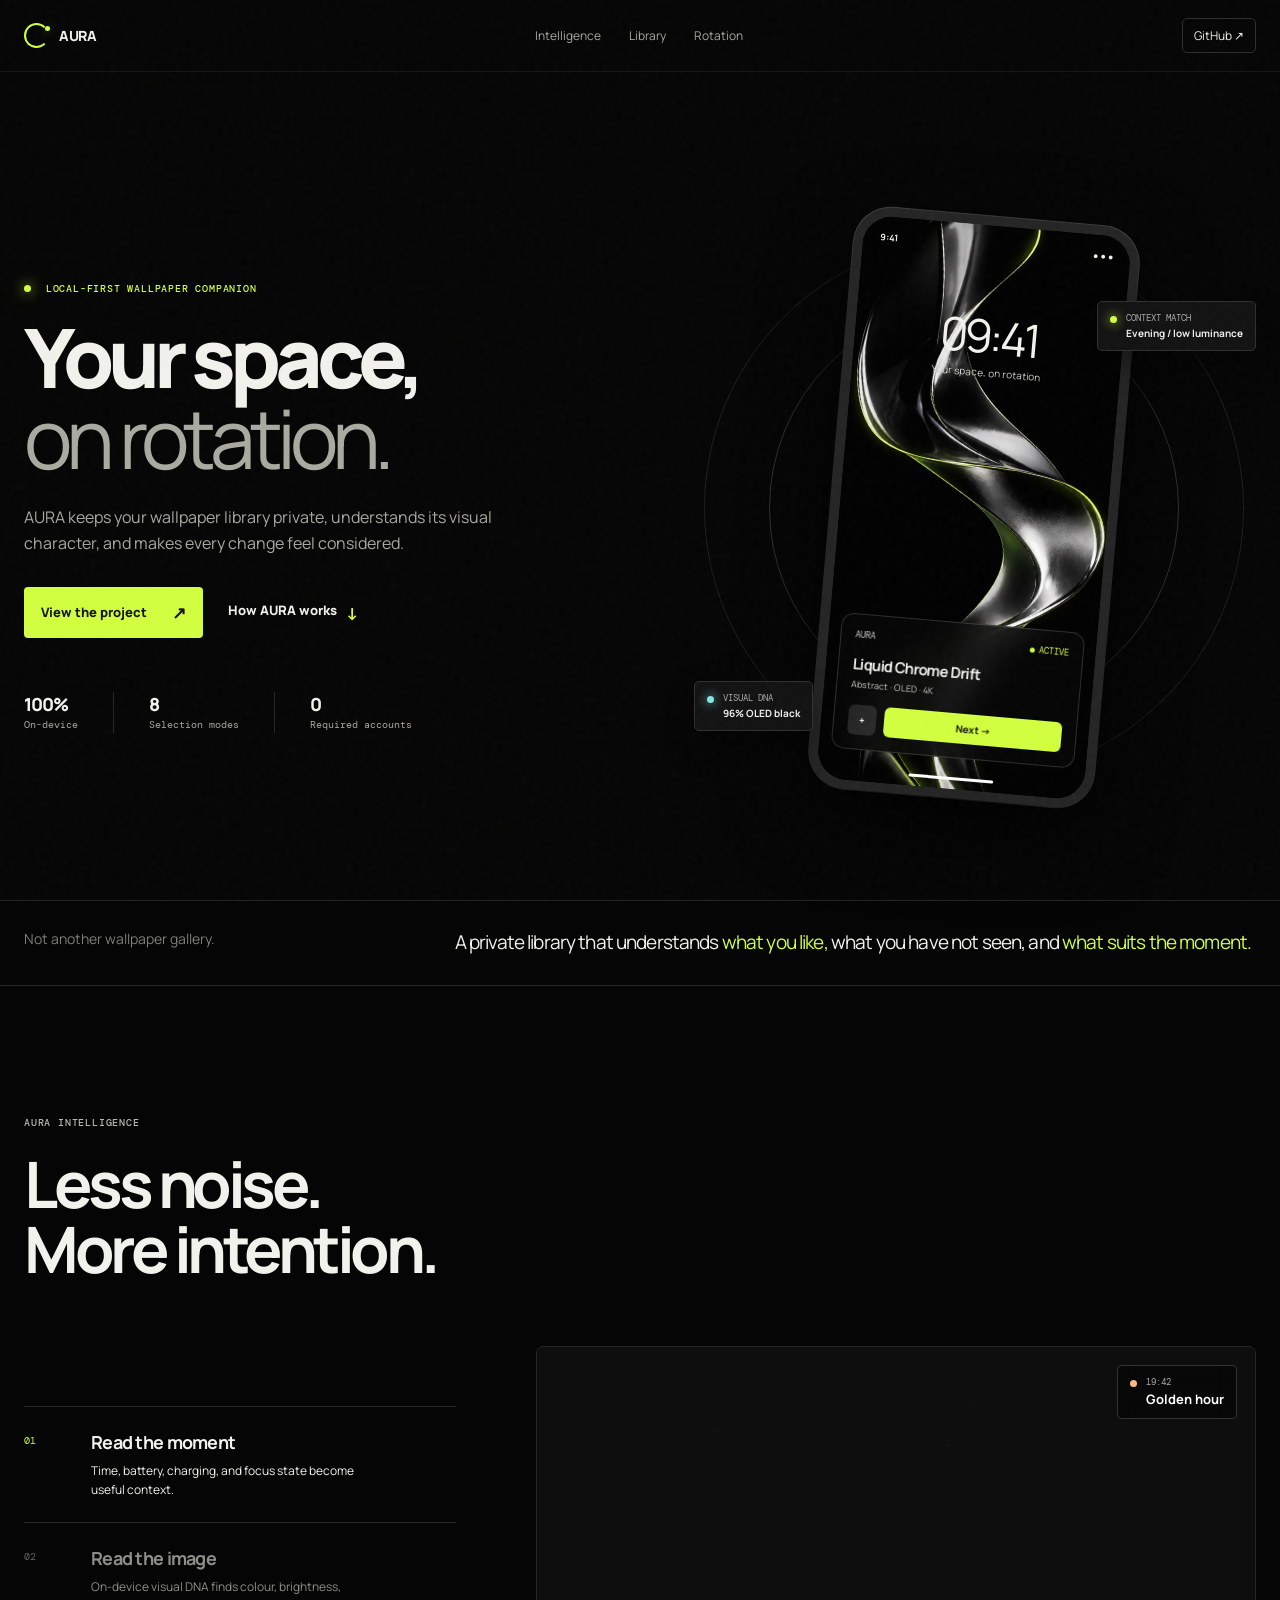
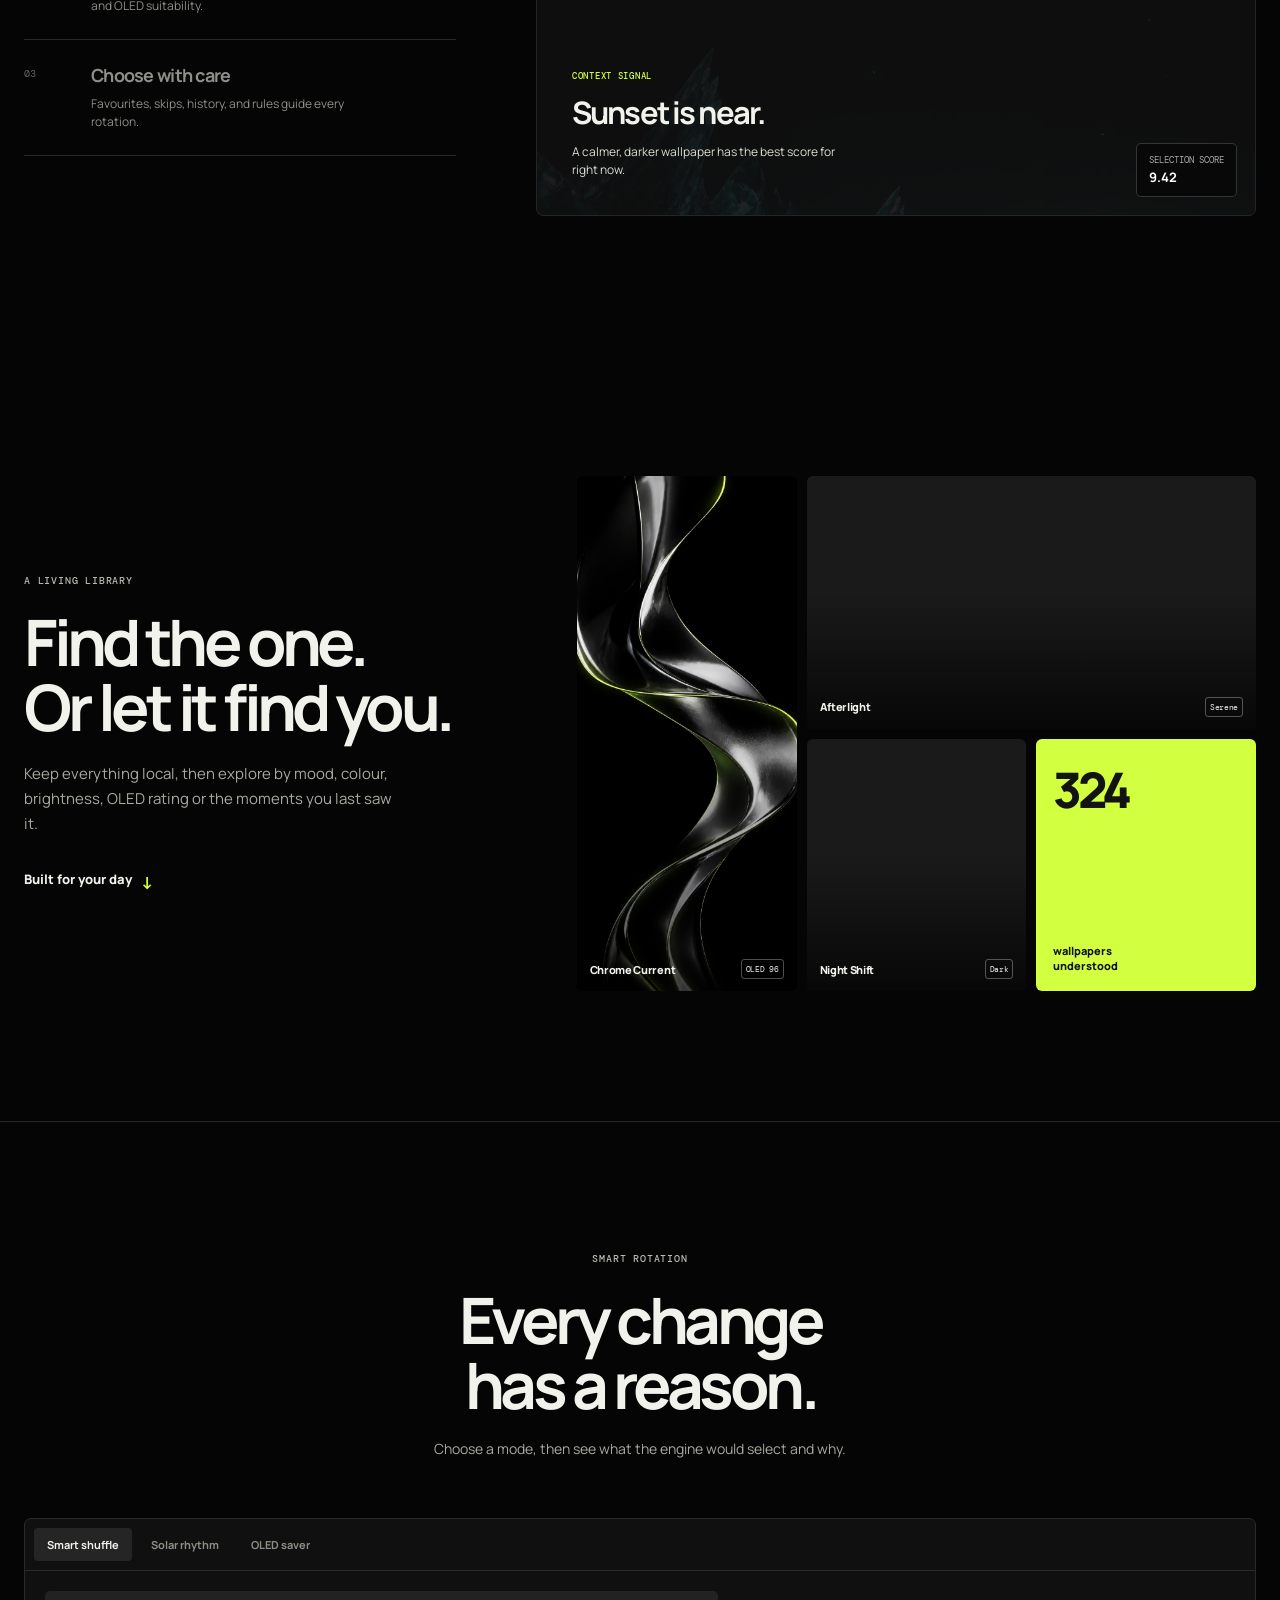
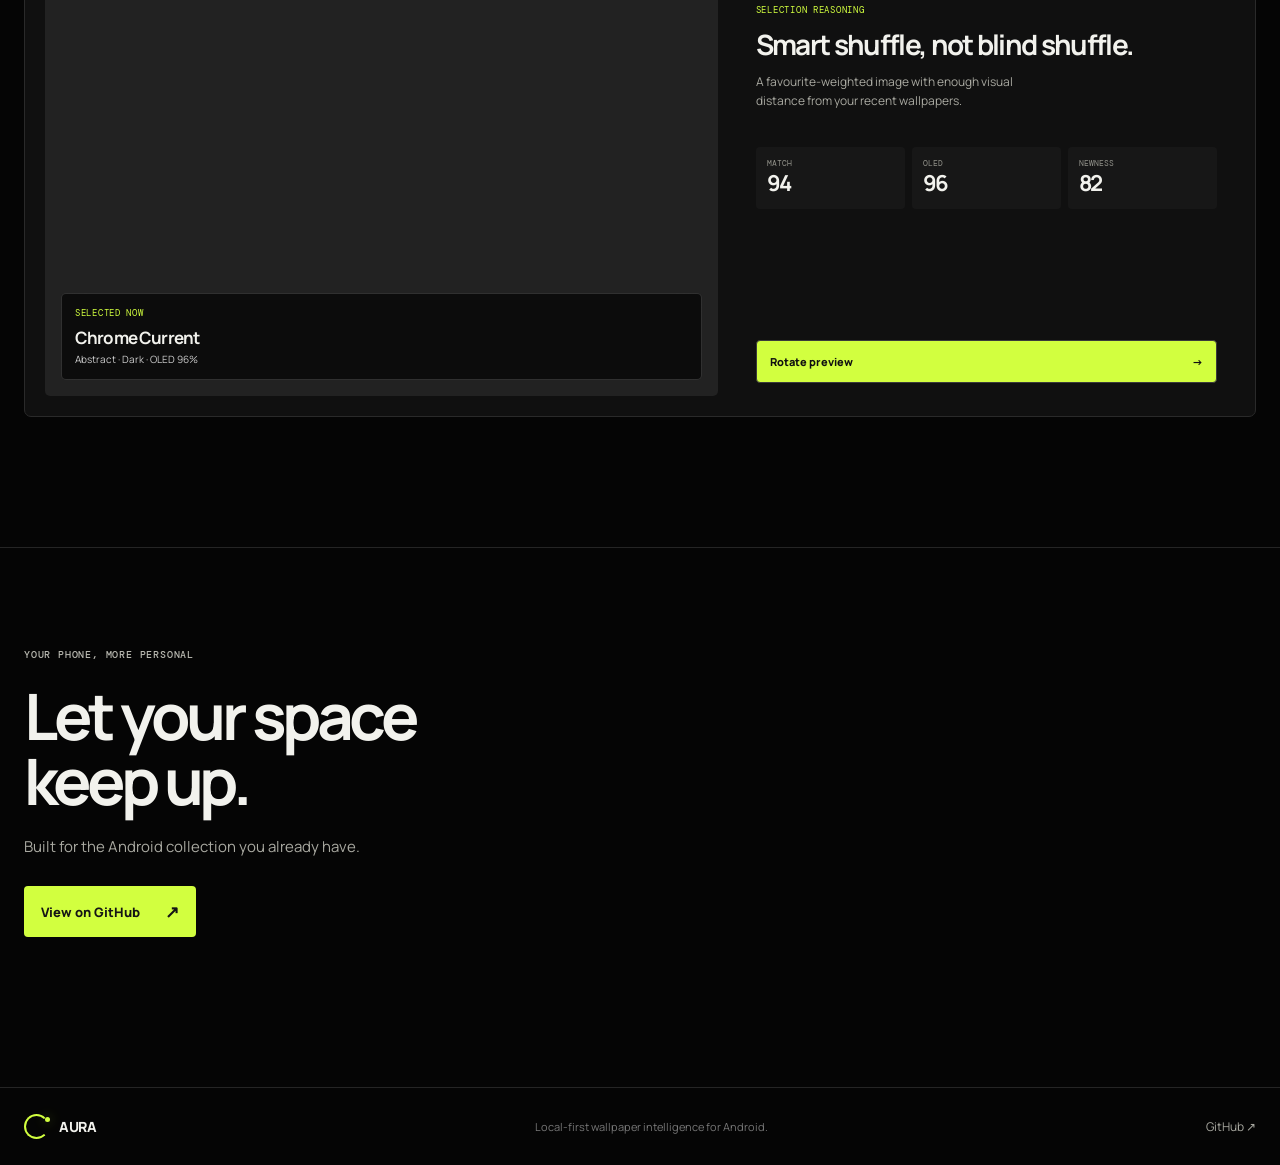
==== commit deadc6b4: "docs: introduce Aura product documentation and website" ====
--- a/docs/index.html
+++ b/docs/index.html
@@ -4,8 +4,8 @@
   <meta charset="UTF-8">
   <meta name="viewport" content="width=device-width, initial-scale=1.0">
   <meta name="theme-color" content="#050505">
-  <meta name="description" content="Wallpaper Engine is a local-first Android wallpaper library that learns what looks right, then changes it at the right moment.">
-  <title>Wallpaper Engine | Your library, in motion</title>
+  <meta name="description" content="AURA is a private, local-first Android wallpaper companion for an image-led library and intelligent rotation.">
+  <title>AURA | Your space, on rotation</title>
   <link rel="preconnect" href="https://fonts.googleapis.com">
   <link rel="preconnect" href="https://fonts.gstatic.com" crossorigin>
   <link href="https://fonts.googleapis.com/css2?family=DM+Mono:wght@400;500&family=Manrope:wght@400;500;600;700;800&display=swap" rel="stylesheet">
@@ -14,31 +14,31 @@
 <body>
   <div class="noise" aria-hidden="true"></div>
   <header class="nav" id="top">
-    <a class="brand" href="#top" aria-label="Wallpaper Engine home"><span class="brand-mark">W</span><span>Wallpaper Engine</span></a>
-    <nav aria-label="Primary navigation"><a href="#engine">How it works</a><a href="#library">Library</a><a href="#automation">Automation</a></nav>
+    <a class="brand" href="#top" aria-label="AURA home"><span class="brand-mark aura-mark" aria-hidden="true"></span><span>AURA</span></a>
+    <nav aria-label="Primary navigation"><a href="#engine">Intelligence</a><a href="#library">Library</a><a href="#automation">Rotation</a></nav>
     <a class="github-link" href="https://github.com/akshar2324/Wallpaper_Engine" target="_blank" rel="noreferrer">GitHub <span aria-hidden="true">↗</span></a>
   </header>
   <main>
     <section class="hero">
       <div class="hero-copy reveal">
-        <p class="eyebrow"><span></span> Local-first Android wallpaper engine</p>
-        <h1>Your wallpaper library,<br><em>in motion.</em></h1>
-        <p class="lede">It understands your collection, learns your taste, and finds the right image for the moment. All on your device.</p>
-        <div class="hero-actions"><a class="button button-primary" href="https://github.com/akshar2324/Wallpaper_Engine" target="_blank" rel="noreferrer">Explore the project <span>↗</span></a><a class="text-link" href="#engine">See it think <span>↓</span></a></div>
-        <dl class="hero-stats"><div><dt>100%</dt><dd>On-device</dd></div><div><dt>8</dt><dd>Rotation modes</dd></div><div><dt>0</dt><dd>Cloud accounts</dd></div></dl>
+        <p class="eyebrow"><span></span> Local-first wallpaper companion</p>
+        <h1>Your space,<br><em>on rotation.</em></h1>
+        <p class="lede">AURA keeps your wallpaper library private, understands its visual character, and makes every change feel considered.</p>
+        <div class="hero-actions"><a class="button button-primary" href="https://github.com/akshar2324/Wallpaper_Engine" target="_blank" rel="noreferrer">View the project <span>↗</span></a><a class="text-link" href="#engine">How AURA works <span>↓</span></a></div>
+        <dl class="hero-stats"><div><dt>100%</dt><dd>On-device</dd></div><div><dt>8</dt><dd>Selection modes</dd></div><div><dt>0</dt><dd>Required accounts</dd></div></dl>
       </div>
       <div class="hero-visual reveal">
         <div class="orbit orbit-one"></div><div class="orbit orbit-two"></div>
-        <div class="phone hero-phone"><div class="phone-screen wallpaper-a"><video class="hero-motion" muted playsinline preload="metadata" poster="assets/chrome-ribbon-wallpaper.png"><source src="assets/hero-motion.mp4" type="video/mp4"></video><div class="phone-status"><span>9:41</span><span>● ● ●</span></div><div class="lock-time">09:41</div><div class="lock-date">Wednesday, August 26</div><div class="now-playing"><div class="now-playing-top"><span>Wallpaper Engine</span><span class="live-dot">Live</span></div><strong id="heroTitle">Chrome Current</strong><small id="heroMeta">Dark · Abstract · OLED 96%</small><div class="player-actions"><button id="heroFavorite" aria-label="Toggle favorite">+</button><button id="heroNext" aria-label="Show next wallpaper">Next <span>→</span></button></div></div><div class="gesture"></div></div></div>
+        <div class="phone hero-phone"><div class="phone-screen wallpaper-a"><video class="hero-motion" muted playsinline preload="metadata" poster="assets/chrome-ribbon-wallpaper.png"><source src="assets/hero-motion.mp4" type="video/mp4"></video><div class="phone-status"><span>9:41</span><span>● ● ●</span></div><div class="lock-time">09:41</div><div class="lock-date">Your space, on rotation</div><div class="now-playing"><div class="now-playing-top"><span>AURA</span><span class="live-dot">Active</span></div><strong id="heroTitle">Liquid Chrome Drift</strong><small id="heroMeta">Abstract · OLED · 4K</small><div class="player-actions"><button id="heroFavorite" aria-label="Toggle favorite">+</button><button id="heroNext" aria-label="Show next wallpaper">Next <span>→</span></button></div></div><div class="gesture"></div></div></div>
         <div class="floating-note note-a"><span class="note-dot lime"></span><p>Context match<strong>Evening / low luminance</strong></p></div><div class="floating-note note-b"><span class="note-dot cyan"></span><p>Visual DNA<strong>96% OLED black</strong></p></div>
       </div>
     </section>
-    <section class="proof strip reveal"><p>Not another wallpaper gallery.</p><p>A library that notices <span>what you like,</span> what you have not seen, and <span>what suits right now.</span></p></section>
-    <section class="engine section" id="engine"><div class="section-head reveal"><p class="eyebrow">The engine</p><h2>It turns a folder<br>into a feeling.</h2></div><div class="engine-layout"><div class="engine-steps reveal"><button class="engine-step active" data-step="0"><span>01</span><div><strong>Read the room</strong><p>Time, battery, charging and focus state become useful context.</p></div></button><button class="engine-step" data-step="1"><span>02</span><div><strong>Read the image</strong><p>On-device visual DNA finds colour, brightness and OLED suitability.</p></div></button><button class="engine-step" data-step="2"><span>03</span><div><strong>Choose with intent</strong><p>Your favourites, skips, history and rules shape every rotation.</p></div></button></div><div class="engine-stage reveal"><video class="section-motion" autoplay loop muted playsinline preload="metadata"><source src="assets/motion-engine.mp4" type="video/mp4"></video><div class="engine-wall" id="engineWall"></div><div class="engine-overlay"><p id="engineKicker">Context signal</p><h3 id="engineTitle">Sunset is near.</h3><p id="engineBody">A calmer, darker wallpaper has the best score for right now.</p></div><div class="signal signal-time"><span></span><p>19:42<strong>Golden hour</strong></p></div><div class="signal signal-score"><p>Selection score<strong id="engineScore">9.42</strong></p></div></div></div></section>
+    <section class="proof strip reveal"><p>Not another wallpaper gallery.</p><p>A private library that understands <span>what you like,</span> what you have not seen, and <span>what suits the moment.</span></p></section>
+    <section class="engine section" id="engine"><div class="section-head reveal"><p class="eyebrow">AURA intelligence</p><h2>Less noise.<br>More intention.</h2></div><div class="engine-layout"><div class="engine-steps reveal"><button class="engine-step active" data-step="0"><span>01</span><div><strong>Read the moment</strong><p>Time, battery, charging, and focus state become useful context.</p></div></button><button class="engine-step" data-step="1"><span>02</span><div><strong>Read the image</strong><p>On-device visual DNA finds colour, brightness, and OLED suitability.</p></div></button><button class="engine-step" data-step="2"><span>03</span><div><strong>Choose with care</strong><p>Favourites, skips, history, and rules guide every rotation.</p></div></button></div><div class="engine-stage reveal"><video class="section-motion" autoplay loop muted playsinline preload="metadata"><source src="assets/motion-engine.mp4" type="video/mp4"></video><div class="engine-wall" id="engineWall"></div><div class="engine-overlay"><p id="engineKicker">Context signal</p><h3 id="engineTitle">Sunset is near.</h3><p id="engineBody">A calmer, darker wallpaper has the best score for right now.</p></div><div class="signal signal-time"><span></span><p>19:42<strong>Golden hour</strong></p></div><div class="signal signal-score"><p>Selection score<strong id="engineScore">9.42</strong></p></div></div></div></section>
     <section class="library section" id="library"><div class="library-copy reveal"><p class="eyebrow">A living library</p><h2>Find the one.<br>Or let it find you.</h2><p>Keep everything local, then explore by mood, colour, brightness, OLED rating or the moments you last saw it.</p><a class="text-link" href="#automation">Built for your day <span>↓</span></a></div><div class="wall-grid reveal"><figure class="wall-card wall-one"><img src="assets/chrome-ribbon-wallpaper.png" alt="Abstract chrome ribbon wallpaper"><figcaption><span>Chrome Current</span><small>OLED 96</small></figcaption></figure><figure class="wall-card wall-two"><video class="card-motion" autoplay loop muted playsinline preload="metadata"><source src="assets/motion-library.mp4" type="video/mp4"></video><figcaption><span>Afterlight</span><small>Serene</small></figcaption></figure><figure class="wall-card wall-three"><video class="card-motion" autoplay loop muted playsinline preload="metadata"><source src="assets/motion-rotation.mp4" type="video/mp4"></video><figcaption><span>Night Shift</span><small>Dark</small></figcaption></figure><div class="library-chip"><span>324</span><p>wallpapers<br>understood</p></div></div></section>
     <section class="automation section" id="automation"><div class="section-head center reveal"><p class="eyebrow">Smart rotation</p><h2>Every change<br>has a reason.</h2><p>Choose a mode, then see what the engine would select and why.</p></div><div class="rotation reveal"><div class="rotation-tabs" role="tablist" aria-label="Rotation modes"><button class="rotation-tab active" data-mode="SMART">Smart shuffle</button><button class="rotation-tab" data-mode="SOLAR">Solar rhythm</button><button class="rotation-tab" data-mode="OLED">OLED saver</button></div><div class="rotation-content"><div class="rotation-preview"><video class="rotation-motion" autoplay loop muted playsinline preload="metadata"><source src="assets/motion-rotation.mp4" type="video/mp4"></video><img id="rotationImage" src="assets/chrome-ribbon-wallpaper.png" alt="Selected wallpaper preview"><div class="selected-label"><span>Selected now</span><strong id="rotationTitle">Chrome Current</strong><small id="rotationTags">Abstract · Dark · OLED 96%</small></div></div><div class="reasoning"><p class="console-label">Selection reasoning</p><h3 id="reasoningTitle">Smart shuffle, not blind shuffle.</h3><p id="reasoningBody">A favourite-weighted image with enough visual distance from your recent wallpapers.</p><div class="score-grid"><div><span>Match</span><strong id="matchScore">94</strong></div><div><span>OLED</span><strong id="oledScore">96</strong></div><div><span>Newness</span><strong id="newnessScore">82</strong></div></div><button class="rotate-button" id="rotateButton">Rotate preview <span>→</span></button></div></div></div></section>
-    <section class="closing section reveal"><p class="eyebrow">Your phone, more personal</p><h2>Let the background<br>keep up.</h2><p>Built for the Android collection you already have.</p><a class="button button-primary" href="https://github.com/akshar2324/Wallpaper_Engine" target="_blank" rel="noreferrer">View on GitHub <span>↗</span></a></section>
+    <section class="closing section reveal"><p class="eyebrow">Your phone, more personal</p><h2>Let your space<br>keep up.</h2><p>Built for the Android collection you already have.</p><a class="button button-primary" href="https://github.com/akshar2324/Wallpaper_Engine" target="_blank" rel="noreferrer">View on GitHub <span>↗</span></a></section>
   </main>
-  <footer><a class="brand" href="#top"><span class="brand-mark">W</span><span>Wallpaper Engine</span></a><p>Local-first wallpaper automation for Android.</p><a href="https://github.com/akshar2324/Wallpaper_Engine" target="_blank" rel="noreferrer">GitHub ↗</a></footer>
+  <footer><a class="brand" href="#top"><span class="brand-mark aura-mark" aria-hidden="true"></span><span>AURA</span></a><p>Local-first wallpaper intelligence for Android.</p><a href="https://github.com/akshar2324/Wallpaper_Engine" target="_blank" rel="noreferrer">GitHub ↗</a></footer>
   <script src="app.js"></script>
 </body></html>
--- a/docs/styles.css
+++ b/docs/styles.css
@@ -2,3 +2,4 @@
 @media(max-width:800px){.hero{padding-top:34px;gap:17px}.hero-visual{height:350px}.phone{width:178px;padding:6px;border-radius:25px}.phone-screen{height:350px;border-radius:19px}.phone-status{padding:9px 11px;font-size:6px}.lock-time{font-size:30px;margin-top:25px}.lock-date{font-size:7px}.now-playing{left:7px;right:7px;bottom:20px;padding:8px}.now-playing-top{font-size:7px;margin-bottom:9px}.now-playing strong{font-size:10px}.now-playing small{font-size:6px}.player-actions{margin-top:8px}.player-actions button{font-size:7px;padding:5px 7px}.gesture{width:65px;left:calc(50% - 32px);bottom:6px}.orbit{width:245px;height:245px}.orbit-two{width:330px;height:330px}.note-a{top:25px}.note-b{bottom:13px}.floating-note{padding:6px 7px}.floating-note p{font-size:6px}.floating-note strong{font-size:7px}.lede{margin-bottom:20px}}
 .hero-motion{position:absolute;inset:0;width:100%;height:100%;object-fit:cover;z-index:0}.phone-status,.lock-time,.lock-date{position:relative;z-index:1}.now-playing,.gesture{z-index:1}
 .section-motion,.card-motion,.rotation-motion{position:absolute;inset:0;width:100%;height:100%;object-fit:cover;z-index:0}.engine-stage .engine-wall{opacity:.16;z-index:1}.engine-overlay,.signal{z-index:2}.rotation-preview>#rotationImage{display:none}.rotation-preview .selected-label{z-index:2}.card-motion{transition:transform .7s}.wall-card:hover .card-motion{transform:scale(1.05)}@media (prefers-reduced-motion:reduce){.section-motion,.card-motion,.rotation-motion{display:none}.engine-stage .engine-wall{opacity:1}.rotation-preview>#rotationImage{display:block}}
+.aura-mark{position:relative;background:transparent;border:2px solid var(--g);border-right-color:transparent}.aura-mark:after{content:'';position:absolute;right:-3px;top:1px;width:5px;height:5px;background:var(--g);border-radius:50%;box-shadow:0 0 12px rgba(210,255,63,.42)}
